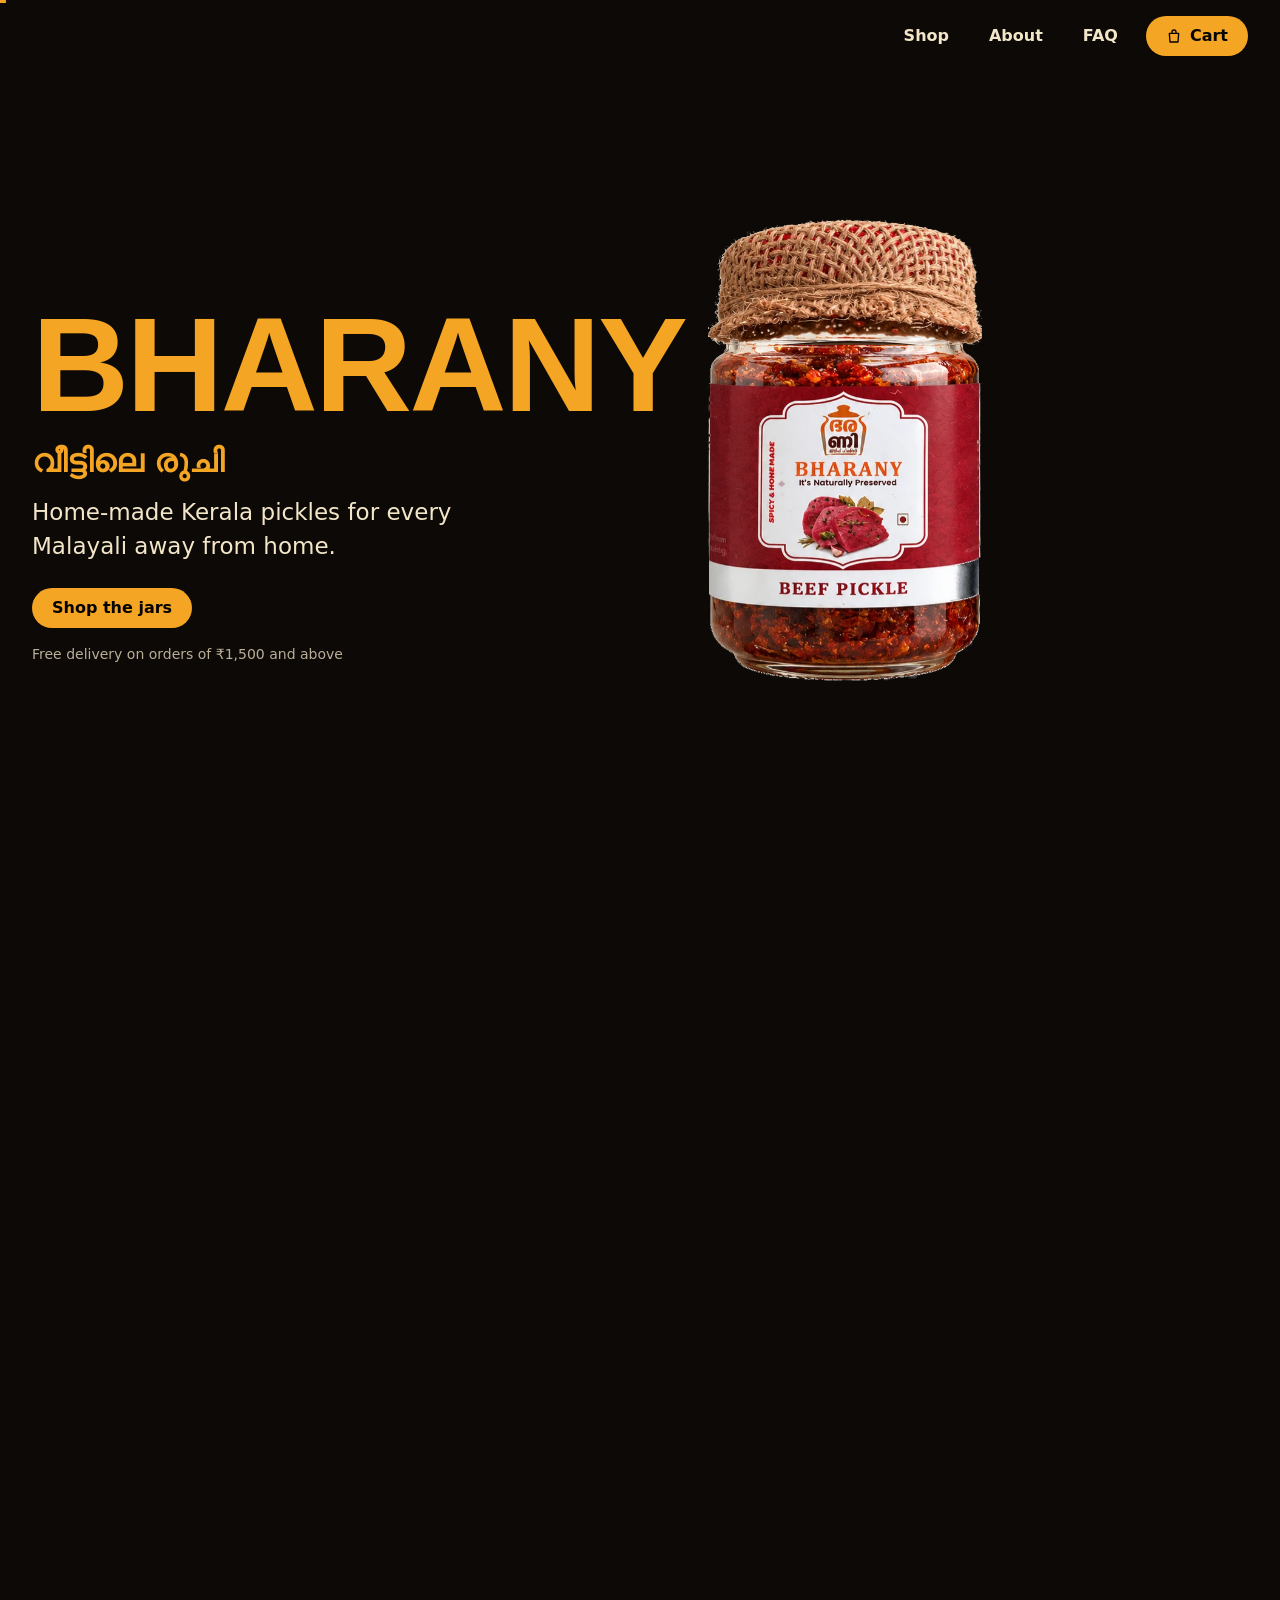
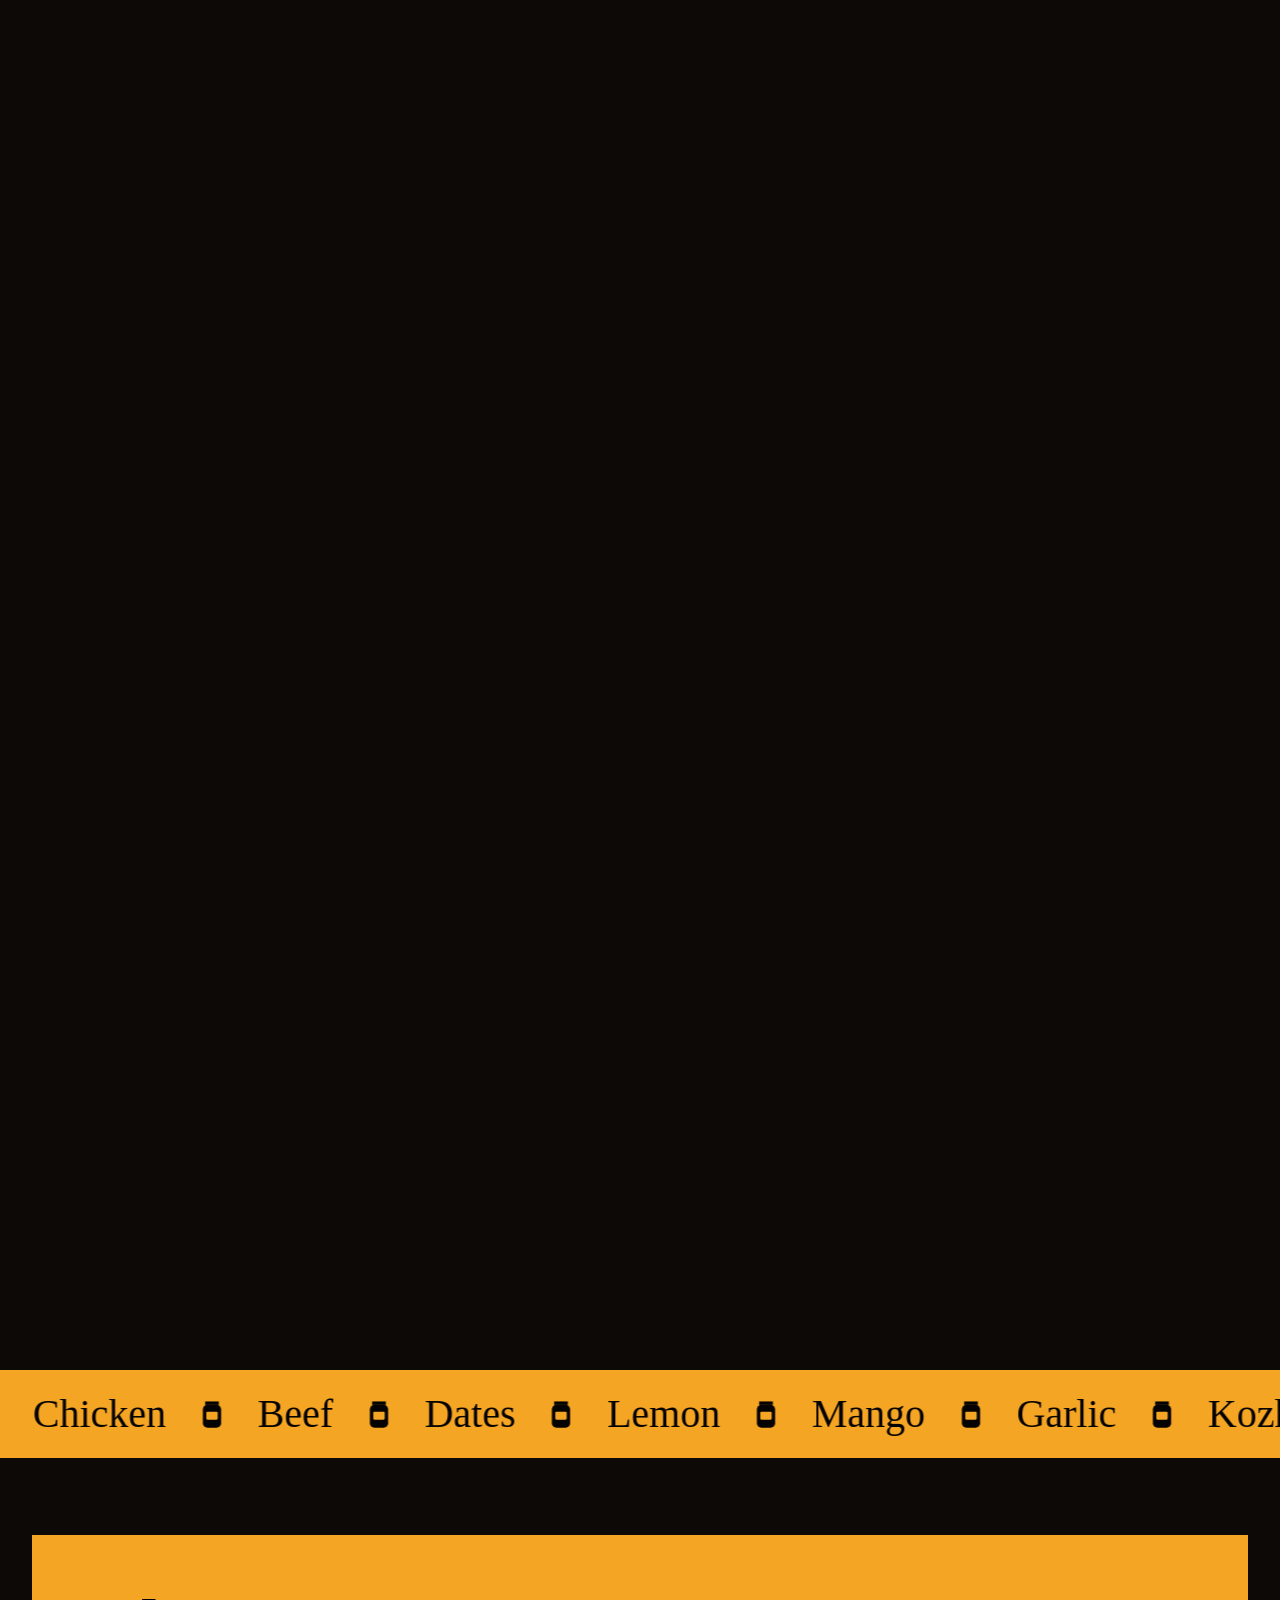
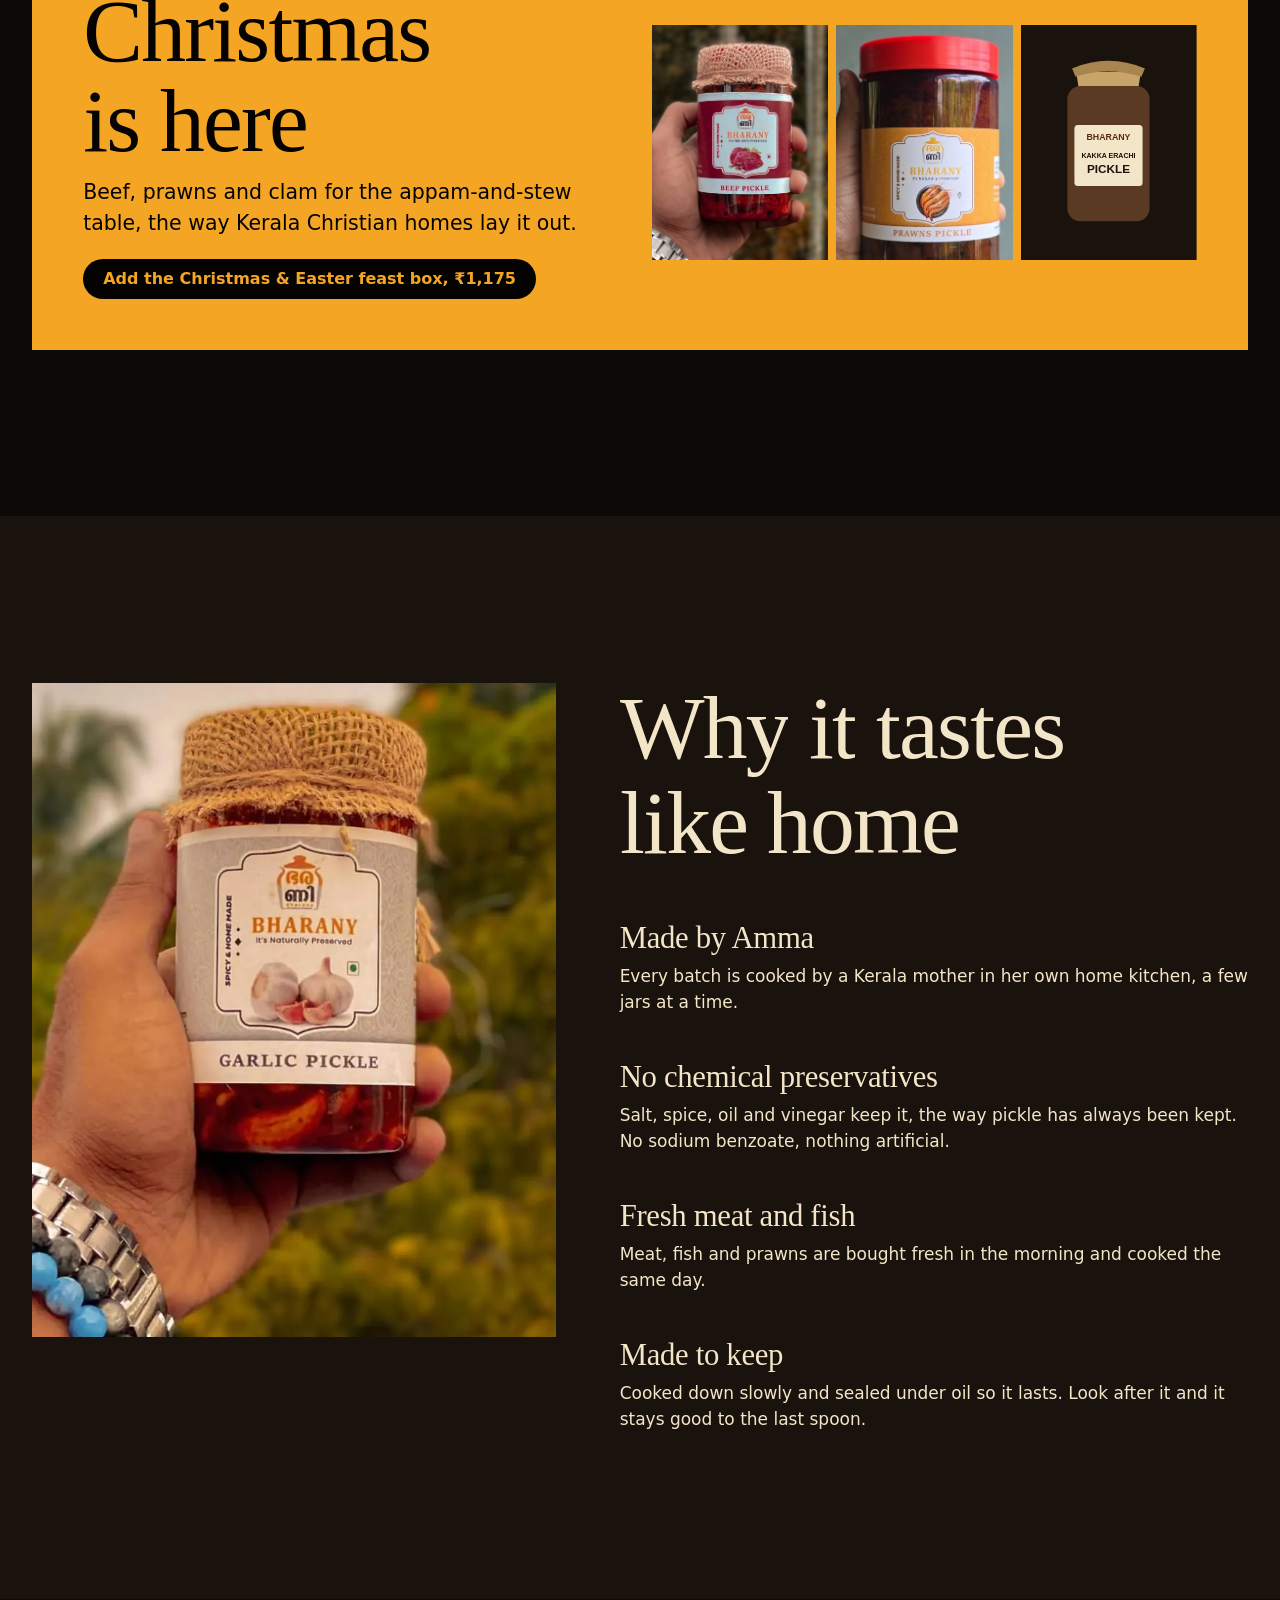
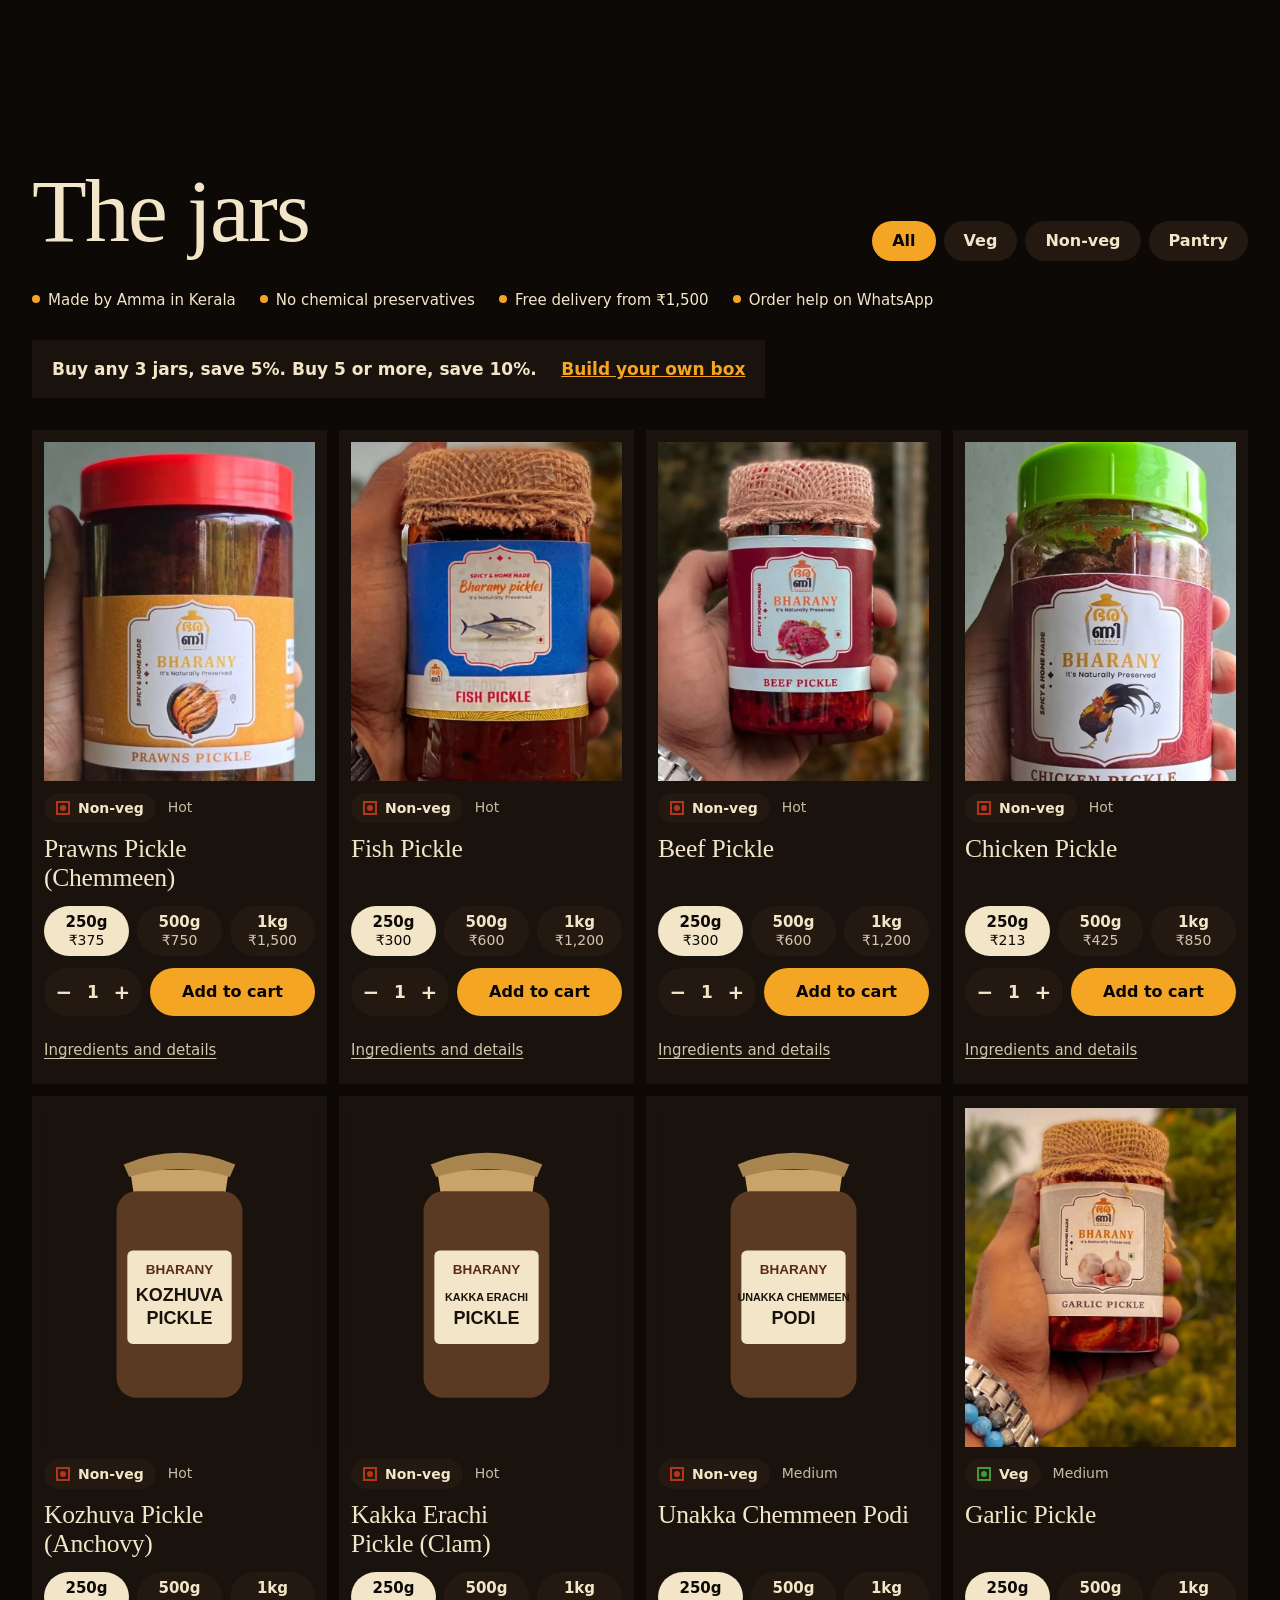
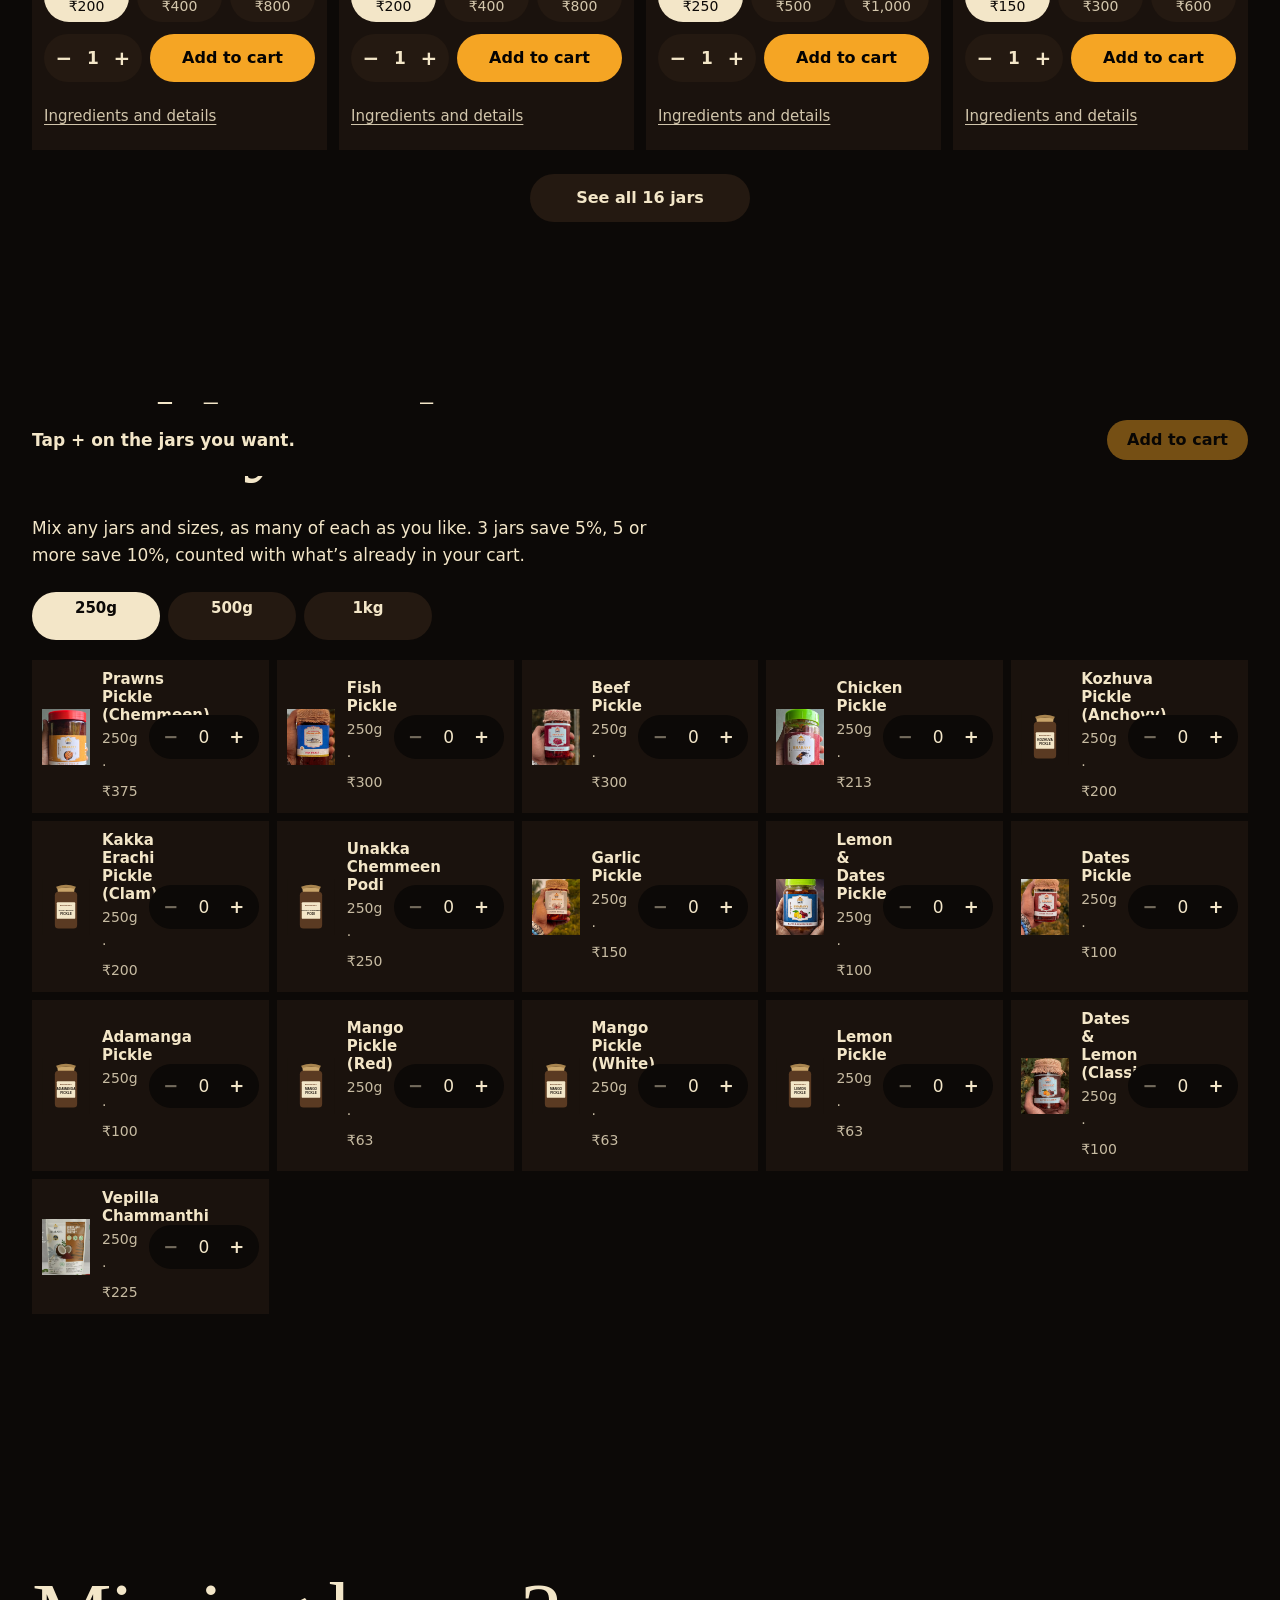
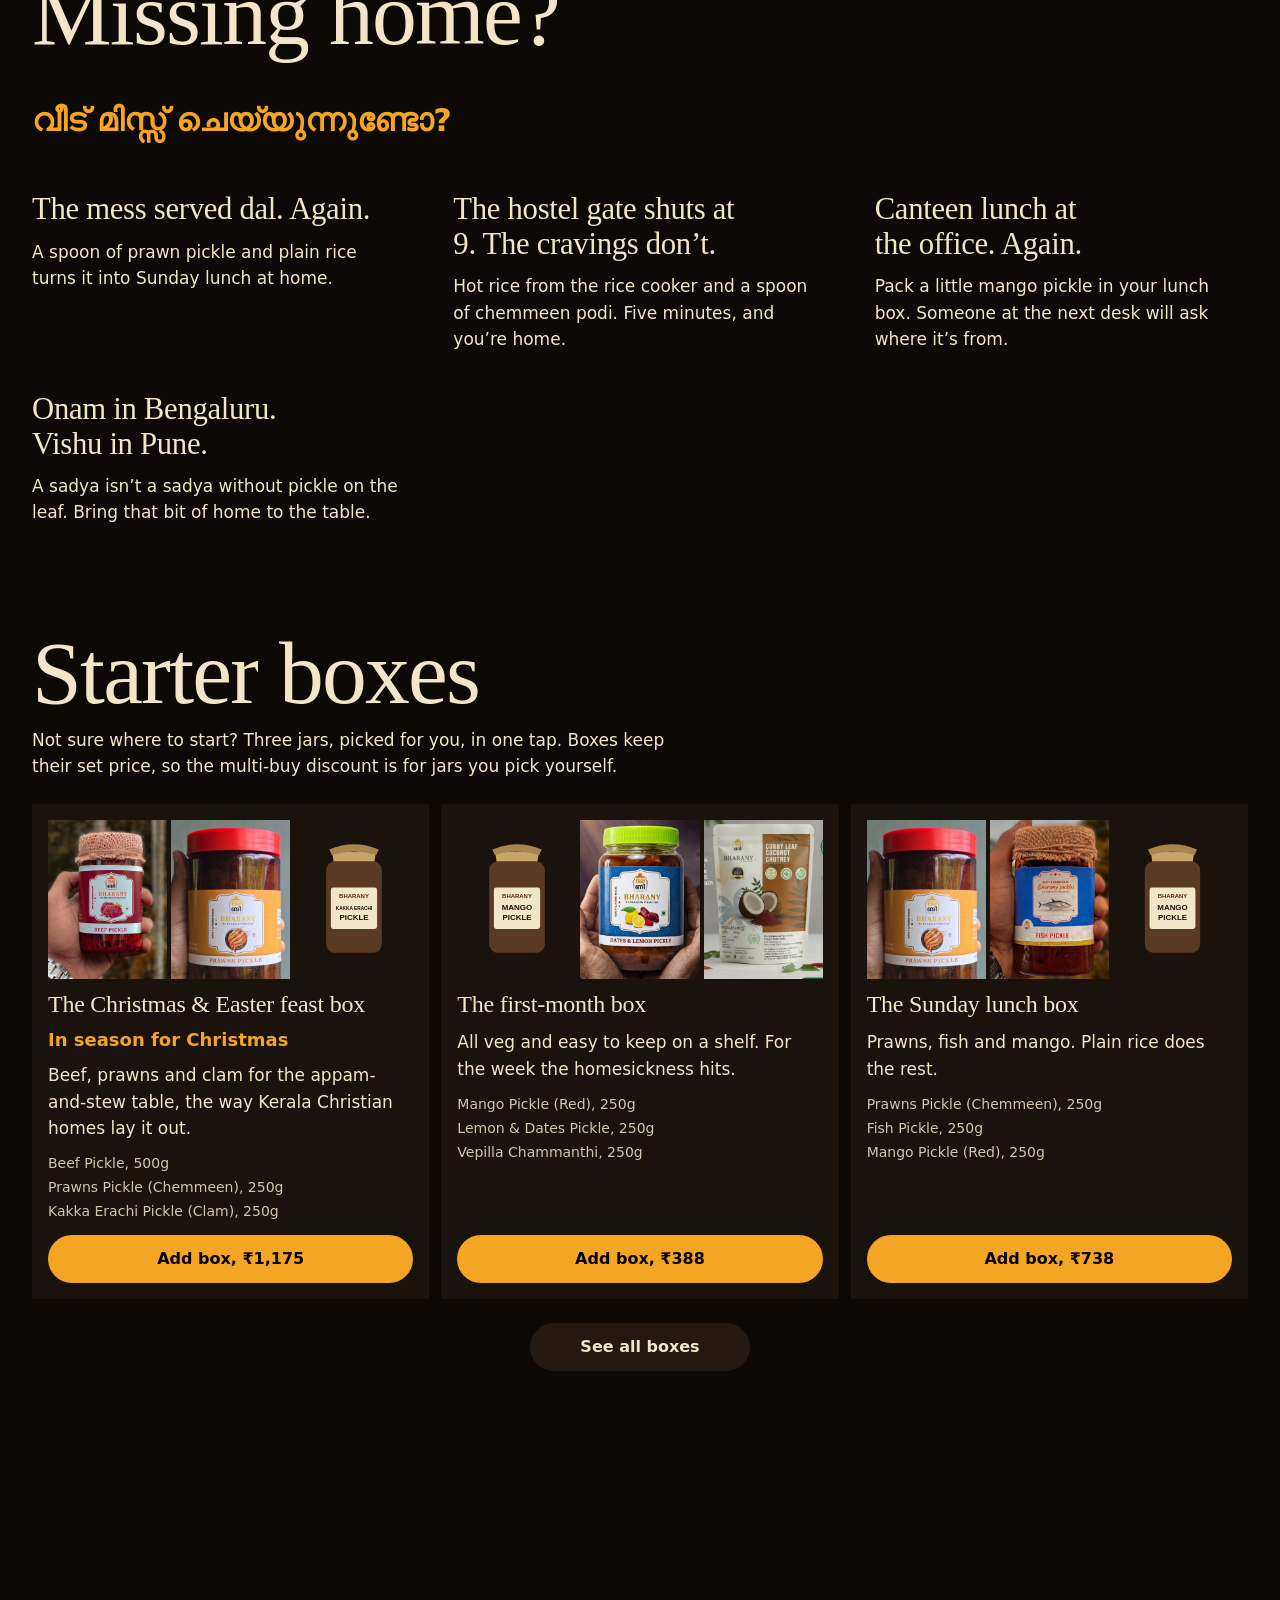
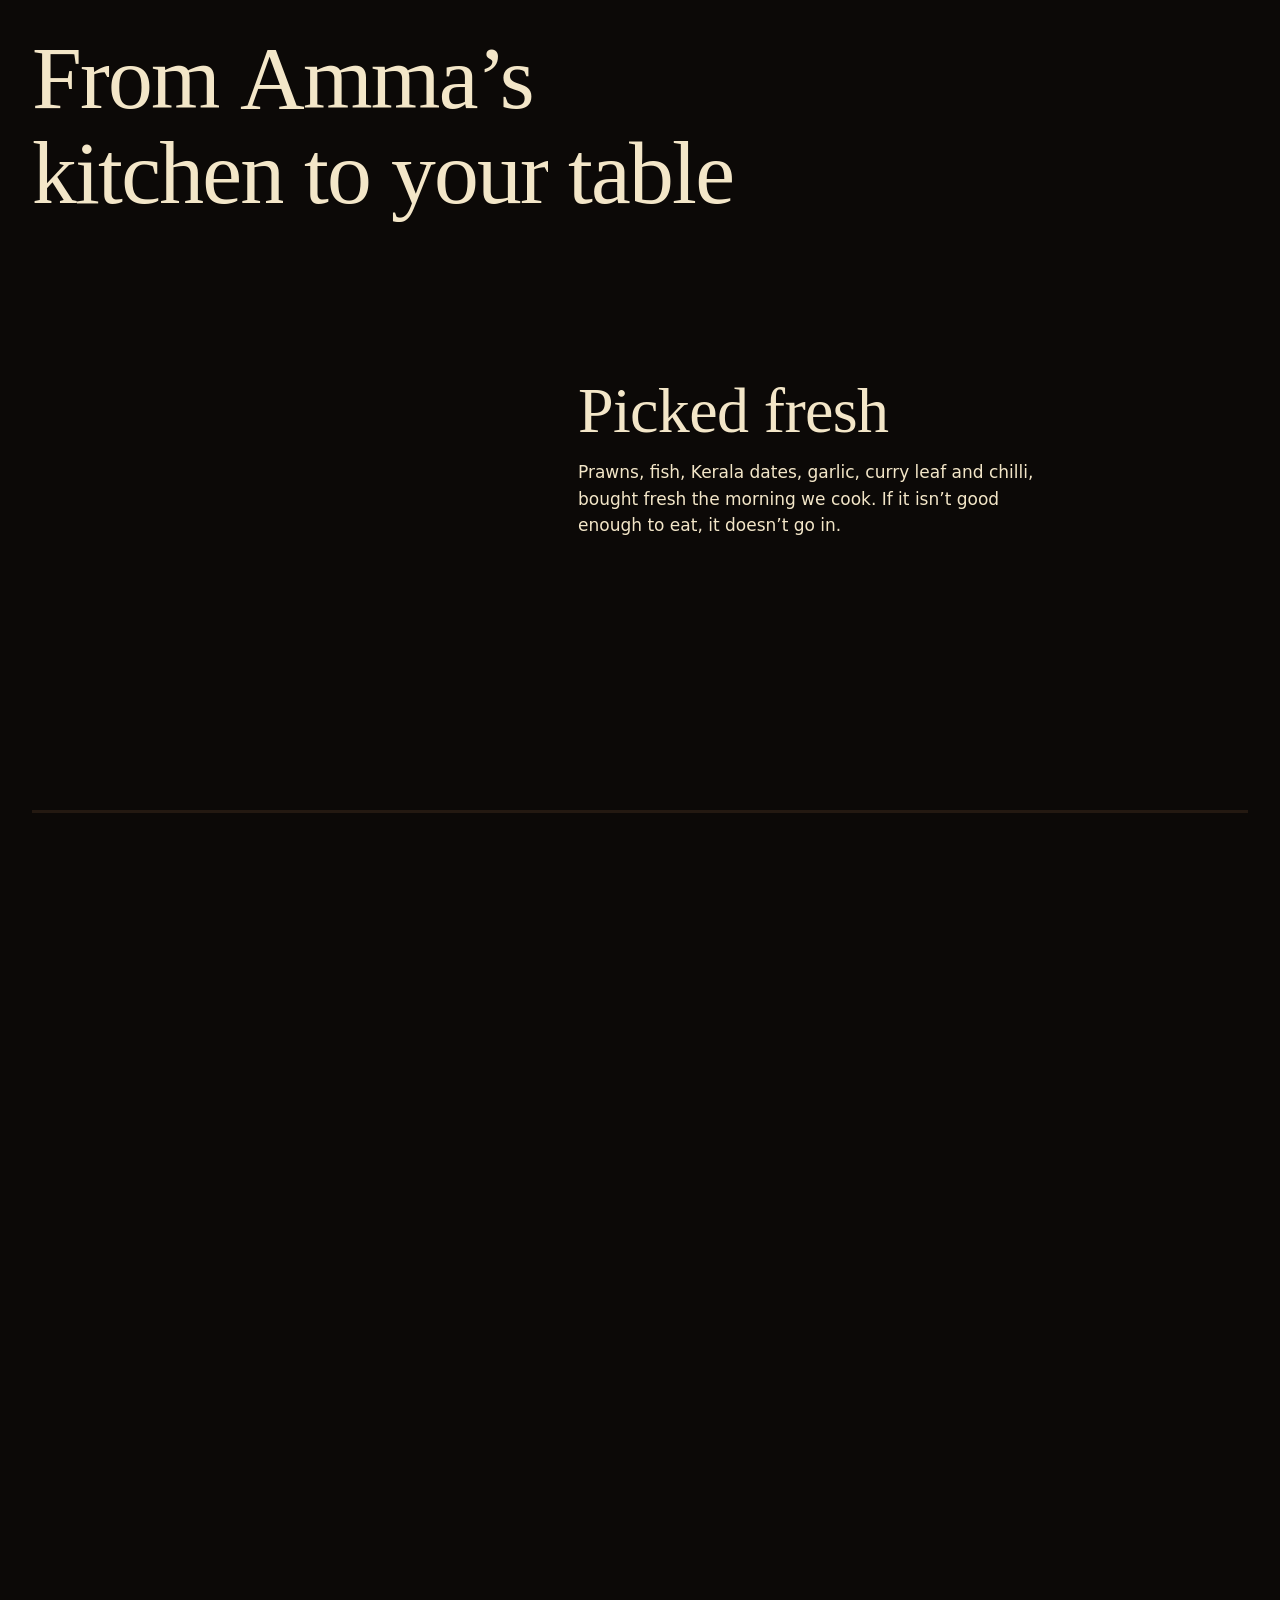
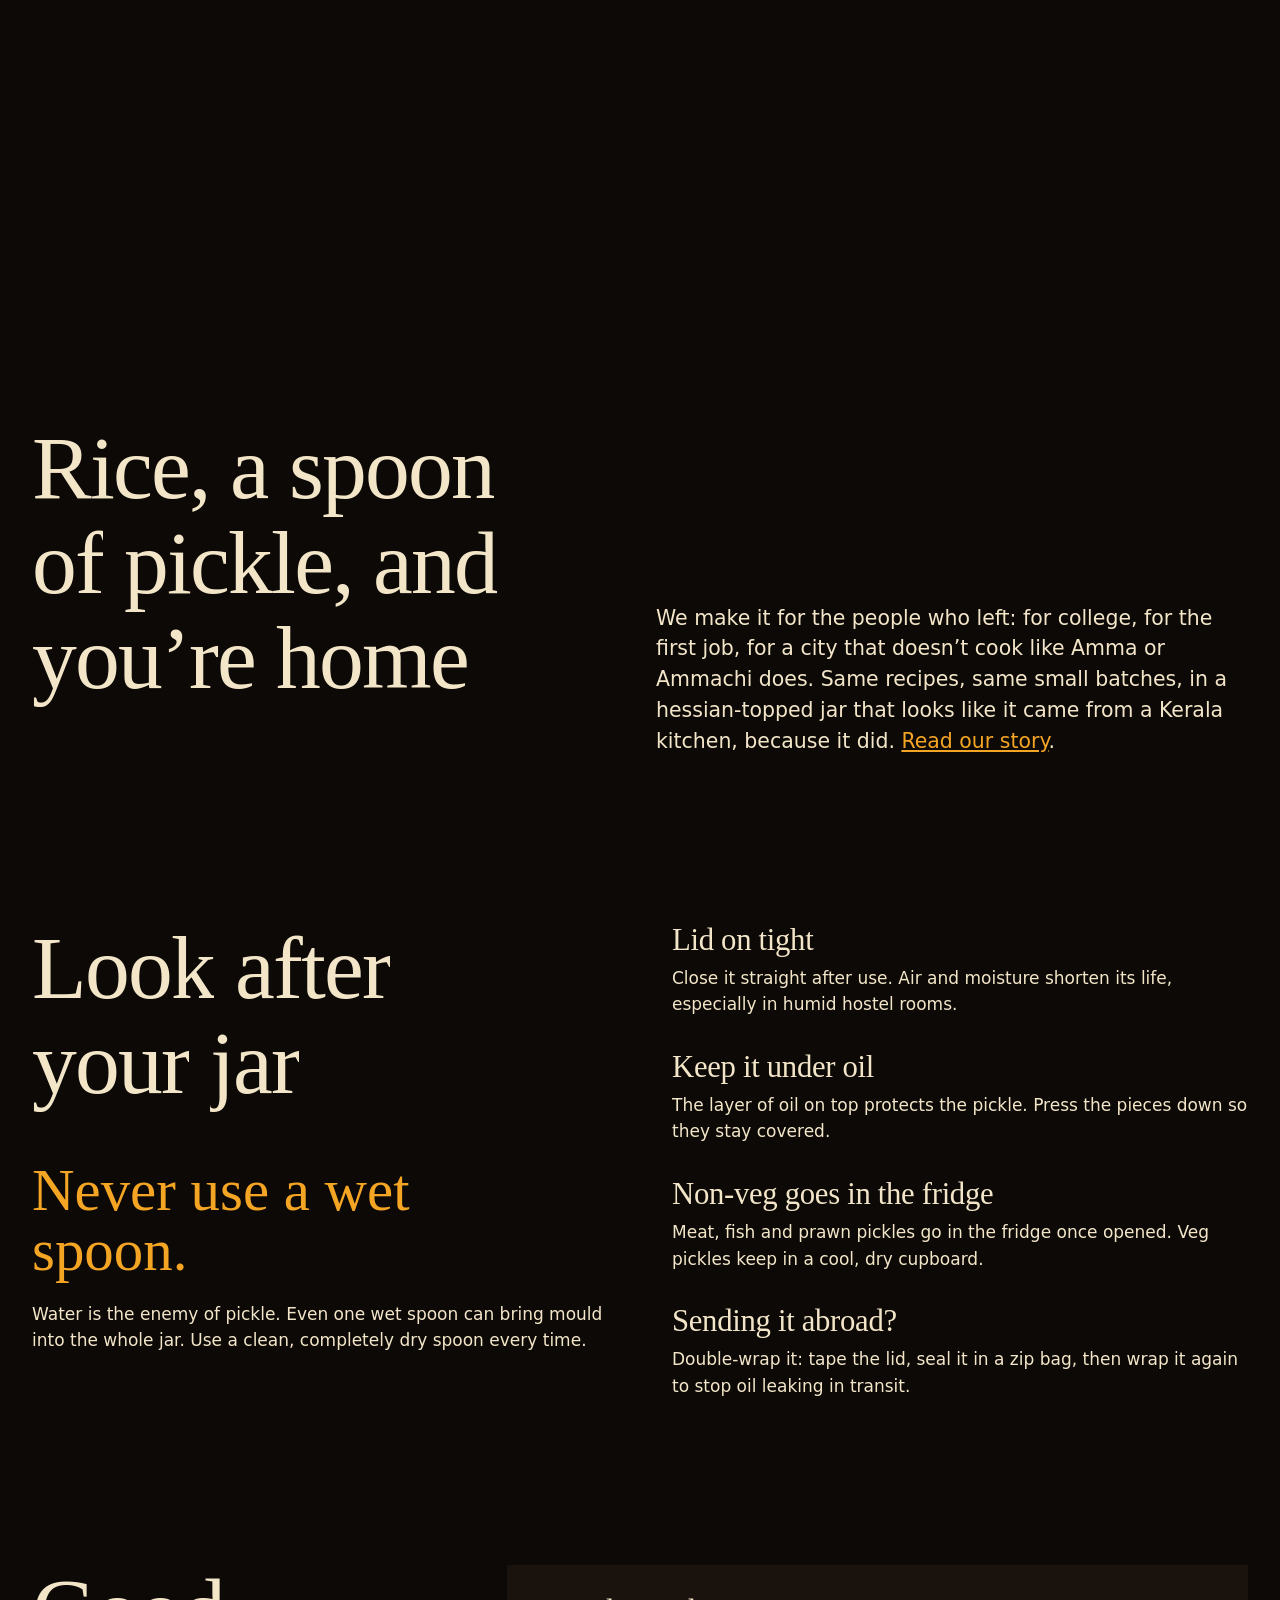
==== index.html @ c963bd4b "Fix exploded-view hero and rebuild Build your box The Build your box script declared a function name" ====
<!doctype html>
<html lang="en">
<head>
<meta charset="utf-8">
<meta name="viewport" content="width=device-width,initial-scale=1">
<meta http-equiv="Content-Security-Policy" content="default-src 'self'; script-src 'self' 'unsafe-inline'; style-src 'self' 'unsafe-inline' https://fonts.googleapis.com; font-src https://fonts.gstatic.com; img-src 'self' data: https://lh3.googleusercontent.com; connect-src 'self' https://script.google.com https://script.googleusercontent.com; object-src 'none'; base-uri 'self'; form-action 'none'">
<meta name="referrer" content="strict-origin-when-cross-origin">
<title>Bharany Kerala Pickles</title>
<meta name="description" content="Home-made Kerala pickles for everyone living away from home: hostels, PGs and first flats. Small batches, nothing artificial.">
<link rel="canonical" href="https://jesvin97.github.io/-Bharany-/">
<meta property="og:type" content="website">
<meta property="og:site_name" content="Bharany">
<meta property="og:title" content="Bharany: tastes like Amma packed it">
<meta property="og:description" content="Home-made Kerala pickles for everyone living away from home: hostels, PGs and first flats. Small batches, nothing artificial.">
<meta property="og:url" content="https://jesvin97.github.io/-Bharany-/">
<meta property="og:image" content="https://jesvin97.github.io/-Bharany-/img/og.jpg">
<meta property="og:image:width" content="1200">
<meta property="og:image:height" content="630">
<meta property="og:locale" content="en_IN">
<meta name="twitter:card" content="summary_large_image">
<meta name="theme-color" content="#0c0907">
<link rel="preconnect" href="https://fonts.googleapis.com">
<link href="https://fonts.googleapis.com/css2?family=Antonio:wght@700&family=Fraunces:opsz,wght@9..144,500;9..144,600&family=Anek+Malayalam:wght@400;500;600&display=swap" rel="stylesheet">
<script>document.documentElement.classList.add("js")</script>
<link rel="stylesheet" href="css/site.css">
<style>
/* hero: an exploded view of the jar. Scrolling lifts the jute cover, the seal and the pickle out of the jar */
.stage{height:330svh;position:relative}
.sticky{position:sticky;top:0;height:100svh;overflow:hidden;display:grid;grid-template-columns:minmax(0,1fr);align-items:center}
.hero-copy{position:relative;z-index:3;padding:96px var(--margin) 0;align-self:start}
.hero-copy h1{font:700 var(--t-display)/.85 var(--brand);text-transform:uppercase;color:var(--accent)}
.hero-copy h1 span{display:inline-block}
.hero-copy .ml{margin-top:20px}
.hero-copy .lede{margin:16px 0 24px;max-width:30ch;font-size:clamp(19px,1.8vw,24px)}
.hero-copy .small{margin-top:16px}
.ml{font:700 clamp(22px,3vw,32px)/1.3 var(--body);color:var(--accent)}
.xv{position:absolute;inset:0;z-index:2;pointer-events:none}
html.js .xv:not(.ready){visibility:hidden}
.xv img{position:absolute;left:0;top:0;will-change:transform;user-select:none}
.xv .note{position:absolute;left:0;top:0;width:min(20vw,280px);opacity:0;will-change:transform,opacity}
.xv .note b{display:block;font:500 var(--t-h3)/1.1 var(--display);color:var(--ink);margin-bottom:4px}
.xv .note span{font-size:var(--t-small);line-height:1.45;display:block}
/* what goes into it: the four ingredients arrive after the jar opens */
.ing{position:absolute;z-index:3;opacity:0;pointer-events:none}
.ing.on{pointer-events:auto}
.ing h2{font-size:clamp(30px,3.2vw,48px);margin-bottom:20px}
.ing ul{list-style:none;padding:0;display:grid;grid-template-columns:repeat(2,minmax(0,1fr));gap:20px 20px}
.ing li{display:grid;grid-template-columns:96px minmax(0,1fr);gap:16px;align-items:center;will-change:transform,opacity}
.ing img{width:96px;height:96px;object-fit:cover;border-radius:50%}
.ing b{display:block;font:500 20px/1.15 var(--display);margin-bottom:2px}
.ing span{font-size:var(--t-small);line-height:1.4;display:block}
@media(min-width:900px){.ing{left:var(--margin);top:50%;transform:translateY(-50%);width:44%}}
@media(max-width:899px){.ing{left:var(--margin);right:var(--margin);top:96px}.ing h2{font-size:clamp(30px,8vw,40px);margin-bottom:20px}.ing ul{grid-template-columns:minmax(0,1fr);gap:16px}
  .ing li{grid-template-columns:72px minmax(0,1fr);gap:16px}.ing img{width:72px;height:72px}.ing b{font-size:20px}}
@media(min-width:900px){
  /* sized by width and height together, so the name stays on one line and the copy clears the nav on short laptop screens */
  .hero-copy{position:absolute;left:0;top:calc(50% + 36px);transform:translateY(-50%);padding:0 var(--margin);width:50%}
  .hero-copy h1{font-size:clamp(84px,min(10.5vw,21svh),200px);white-space:nowrap}
  .hero-copy .lede{margin:12px 0 24px}
}
@media(max-width:899px){
  .hero-copy{text-align:center}
  .hero-copy h1{font-size:clamp(76px,22vw,150px)}
  .hero-copy .lede{margin-inline:auto}
  .xv .note{width:44vw}
  .xv .note b{font-size:20px}
  .xv .note span{display:none}
}
/* products */
.shop-top{display:flex;justify-content:space-between;align-items:end;gap:24px;flex-wrap:wrap;margin-bottom:28px}
.shop-top h2{margin:0}
.filters{display:flex;gap:8px;flex-wrap:wrap}
.grid{display:grid;gap:12px;grid-template-columns:repeat(auto-fill,minmax(250px,1fr))}
.card{background:var(--surface);color:var(--ink);padding:12px;display:flex;flex-direction:column;gap:12px;transition:background .2s}
.card:hover{background:var(--surface-2)}
.card[hidden]{display:none}
.ph{overflow:hidden;cursor:pointer;transition:transform .15s ease-out}
.ph img{width:100%;aspect-ratio:4/5;object-fit:cover;transition:transform .6s var(--ease)}
.meta{display:flex;gap:8px;flex-wrap:wrap;align-items:center}
.card h3{font-size:clamp(22px,2vw,26px);min-height:2.3em}
.price{font:600 18px var(--body);color:var(--accent)}
.price span{font-weight:400;color:var(--ink);opacity:.75;font-size:var(--t-small)}
.buyrow{display:flex;gap:8px;margin-top:auto}
.buyrow .add{flex:1;min-height:48px}
.cqty{display:flex;align-items:center;background:var(--surface-2);border-radius:9999px}
.cqty button{background:none;border:0;color:var(--ink);font:600 20px var(--body);width:40px;height:48px;cursor:pointer}
.cqty span{min-width:18px;text-align:center;font-weight:600}
.heat-t{font-size:14px;opacity:.8;margin-left:4px}
.tag .dot{margin-right:8px}
.see-all{display:flex;justify-content:center;margin-top:24px}
.see-all .btn{min-width:220px;min-height:48px}
.trust{list-style:none;padding:0;display:flex;flex-wrap:wrap;gap:8px 24px;margin:0 0 28px;font-size:15px}
.trust li::before{content:"";display:inline-block;width:8px;height:8px;border-radius:50%;background:var(--accent);margin-right:8px;vertical-align:2px}
/* weights on the card: pick one, Add to cart uses it */
.wts{display:grid;grid-template-columns:repeat(auto-fit,minmax(0,1fr));gap:8px}
.wts button{background:var(--surface-2);color:var(--ink);border:0;border-radius:9999px;padding:8px 4px;min-height:48px;cursor:pointer;font:600 15px/1.15 var(--body);display:grid;gap:1px}
.wts button span{font-weight:400;font-size:14px;opacity:.85}
.wts button[aria-checked=true]{background:var(--ink);color:var(--ground)}
.build-sub{margin:-16px 0 24px;max-width:60ch}
.build-ctl{max-width:400px;margin-bottom:20px}
.build-jars{display:grid;gap:8px;grid-template-columns:repeat(auto-fill,minmax(220px,1fr))}
.bj{display:grid;grid-template-columns:48px minmax(0,1fr) auto;gap:12px;align-items:center;padding:8px;background:var(--surface);color:var(--ink);border:2px solid transparent;min-height:72px}
.bj img{width:48px;height:56px;object-fit:cover}.bj b{display:block;font:600 15px/1.2 var(--body)}.bj small{font-size:var(--t-small);opacity:.8}
.bj.on{border-color:var(--accent);background:var(--surface-2)}
.bj .qty button{width:44px;height:44px}
.build-sum{position:sticky;bottom:0;display:flex;flex-wrap:wrap;gap:12px 20px;align-items:center;justify-content:space-between;padding:16px 0;margin-top:16px;background:var(--ground)}
.build-sum p{font-weight:600}
.wts button[aria-checked=true] span{opacity:1}
@media(max-width:560px){.wts{grid-template-columns:repeat(3,1fr);gap:4px}.wts button{font-size:14px;padding:8px 2px}.wts button span{font-size:13px}}
.more-link{background:none;border:0;color:var(--ink);font:500 15px var(--body);text-decoration:underline;text-underline-offset:3px;cursor:pointer;min-height:44px;padding:0;align-self:flex-start;opacity:.85}
.more-link:hover{opacity:1}
.buy{display:flex;gap:8px;align-items:center}
.buy select{max-width:220px}
.one-size{font-size:var(--t-small)}
.dot{width:14px;height:14px;border:2px solid currentColor;display:inline-grid;place-items:center;margin-right:8px}
.dot::after{content:"";width:6px;height:6px;border-radius:50%;background:currentColor}
.veg{color:var(--veg)}.nonveg{color:var(--nonveg)}
@media(max-width:560px){.grid{grid-template-columns:1fr 1fr;gap:8px}.card{padding:8px;gap:8px}.card h3{font-size:19px}.price{font-size:16px}.card .btn{padding:12px 8px}.tag{padding:4px 8px}
  .buyrow{flex-direction:column}.cqty{justify-content:space-between}.cqty button{width:48px;height:44px}}

/* banner: the owner's poster, or the in-season festival box, in a field of the accent colour */
.promo{padding-top:clamp(56px,6vw,96px)}
.promo a.poster{display:block}
.promo a.poster img{width:100%;max-height:70svh;object-fit:cover}
.promo .cap{margin-top:12px}
.fest{background:var(--accent);color:var(--deep);display:grid;gap:24px;grid-template-columns:1fr;padding:clamp(24px,4vw,56px);align-items:center}
.fest h2{color:var(--deep);margin-bottom:12px}
.fest p{color:var(--deep)}
.fest .thumbs{display:grid;grid-template-columns:repeat(3,1fr);gap:8px}
.fest .thumbs img{width:100%;aspect-ratio:3/4;object-fit:cover}
.fest .btn{background:var(--deep);color:var(--accent);margin-top:20px}
@media(min-width:900px){.fest{grid-template-columns:1fr 1fr}}
.best{background:var(--accent);color:var(--deep)}
/* missing home: four moments in large type, then the boxes in a snap row */
.ml-sub{margin:-12px 0 clamp(32px,4vw,56px)}
.moments{display:grid;gap:40px 48px;grid-template-columns:repeat(auto-fit,minmax(280px,1fr));margin-bottom:clamp(64px,8vw,120px)}
.moments h3{margin-bottom:12px}
.boxes-h{margin-bottom:20px}
.boxes{display:grid;grid-template-columns:repeat(auto-fill,minmax(210px,1fr));gap:12px}
@media(min-width:900px){.boxes{grid-template-columns:repeat(3,1fr)}}
.box{background:var(--surface);padding:16px;display:flex;flex-direction:column;gap:12px;scroll-snap-align:start}
.box .thumbs{display:grid;grid-template-columns:repeat(3,1fr);gap:4px}
.box .thumbs img{width:100%;aspect-ratio:3/4;object-fit:cover}
.box h3{font-size:24px}
.box ul{list-style:none;padding:0;font-size:var(--t-small);opacity:.85;display:grid;gap:2px}
.box .btn{margin-top:auto}

/* why it tastes like home: picture on one side, the four promises in large type on the other */
.why{display:grid;gap:clamp(32px,5vw,80px);grid-template-columns:minmax(0,1fr)}
.why figure img{width:100%;aspect-ratio:4/5;object-fit:cover}
.why ul{list-style:none;padding:0;display:grid;gap:clamp(28px,3.5vw,44px);align-content:center}
.why h3{margin-bottom:8px}
@media(min-width:900px){.why{grid-template-columns:minmax(0,5fr) minmax(0,6fr)}}
@media(max-width:899px){.why figure{order:2}}

/* storyboard: pinned and scrubbed sideways on desktop, stacked on phones */
.story{container-type:inline-size;max-width:none;padding:0;margin-top:var(--gap);overflow:hidden;position:relative}
.story-head{position:absolute;top:96px;left:var(--margin);right:var(--margin);z-index:2}
.story-head h2{margin:0}
.story-track{display:flex;height:100svh;width:max-content;will-change:transform;list-style:none;padding:0}
.panel{width:min(100cqw,1100px);height:100%;flex:none;display:grid;grid-template-columns:minmax(0,1fr);align-content:center;gap:24px;padding:200px var(--margin) 56px;position:relative;overflow:hidden}
.panel h3{font-size:clamp(40px,5vw,68px);line-height:1;margin-bottom:16px}
.panel figure{overflow:hidden;aspect-ratio:4/3;max-height:46vh;background:var(--surface);color:var(--ink)}
.panel figure img,#cook-fig video{width:100%;height:100%;object-fit:cover}
@media(min-width:900px){.panel figure{order:-1;max-height:56vh}.panel{padding-inline:48px;grid-template-columns:repeat(2,minmax(0,1fr));align-items:center;gap:56px}}
.story-bar{position:absolute;left:var(--margin);right:var(--margin);bottom:24px;height:3px;background:var(--surface-2)}
.story-bar i{display:block;height:100%;background:var(--accent);transform-origin:0;transform:scaleX(0)}
@media(max-width:899px){
  .story-head{position:static;padding:0 var(--margin)}
  .story-track{flex-direction:column;width:auto;height:auto}
  .panel{width:auto;height:auto;padding:40px var(--margin) 0;gap:20px}
  .panel figure{max-height:none;aspect-ratio:4/3}
  .panel h3{font-size:clamp(36px,10vw,48px)}
  .story-bar{display:none}
}
@media(prefers-reduced-motion:reduce){.story-track{width:auto;height:auto;overflow-x:auto;scroll-snap-type:x mandatory}.panel{scroll-snap-align:start}}


/* about teaser */
.about{display:grid;gap:32px;grid-template-columns:1fr;align-items:end}
@media(min-width:900px){.about{grid-template-columns:1fr 1fr}}

/* reviews (shown once real ones are added) */
.rev-grid{display:grid;gap:12px;grid-template-columns:repeat(auto-fill,minmax(280px,1fr))}
.rev{background:var(--surface);padding:20px;display:flex;flex-direction:column;gap:12px}
.rev img,.rev video{width:100%;max-height:420px;object-fit:cover;object-position:top}
.rev q{font:500 26px/1.2 var(--display)}
.rev span{font-size:var(--t-small);opacity:.8}

/* faq: heading and contact on the left, questions on the right */
.faq-s{display:grid;gap:clamp(28px,4vw,64px);grid-template-columns:1fr}
@media(min-width:900px){.faq-s{grid-template-columns:4fr 7fr}}
/* jar care: the one rule large, the rest beside it */
.care-s{display:grid;gap:clamp(32px,5vw,80px);grid-template-columns:1fr}
.care-s .big{font:500 clamp(36px,4.6vw,64px)/1.02 var(--display);color:var(--accent);max-width:14ch;margin-bottom:20px}
.care-s ul{list-style:none;padding:0;display:grid;gap:32px;align-content:center}
.care-s h3{margin-bottom:8px}
@media(min-width:900px){.care-s{grid-template-columns:1fr 1fr}}

/* product detail sheet */
dialog{margin:auto;border:0;padding:0;background:none;color:var(--ink);width:min(960px,calc(100% - 32px));max-height:calc(100svh - 32px);overflow:auto}
dialog::backdrop{background:var(--scrim)}
.sheet{display:grid;grid-template-columns:1fr;background:var(--surface);position:relative}
.sheet img{width:100%;height:100%;max-height:48svh;object-fit:cover}
.sheet .body{padding:28px;display:flex;flex-direction:column;gap:16px}
.sheet h3{font-size:clamp(34px,4.4vw,52px);line-height:1}
.sheet h4{font:600 var(--t-body) var(--body);margin-bottom:4px}
.sheet ul{padding-left:20px}
.sheet .x{position:absolute;top:12px;right:12px}
@media(min-width:760px){.sheet{grid-template-columns:5fr 6fr}.sheet img{max-height:none}}
</style>
</head>
<body class="home">
<div class="progress"></div>
<nav class="at-top">
  <a class="brand" href="#top">BHARANY</a>
  <div class="links" id="menu">
    <a class="btn" href="#products">Shop</a>
    <a class="btn m-only" href="#missing-home">Starter boxes</a>
    <a class="btn m-only" href="#care">Jar care</a>
    <a class="btn" href="about.html">About</a>
    <a class="btn" href="#faq">FAQ</a>
    <a class="m-only wa" href="https://wa.me/919846020348" target="_blank" rel="noopener">Questions? WhatsApp +91 98460 20348</a>
  </div>
  <div class="nav-r">
    <button class="btn fill cart-btn" data-open-cart aria-label="Open cart"><svg class="bag" viewBox="0 0 24 24" aria-hidden="true"><path d="M5 8h14l-1 13H6zM9 8V6a3 3 0 0 1 6 0v2" fill="none" stroke="currentColor" stroke-width="2" stroke-linejoin="round"/></svg>Cart<span class="badge" data-cart-count hidden>0</span></button>
    <button class="btn menu-btn" aria-expanded="false" aria-controls="menu">Menu</button>
  </div>
</nav>
<header class="stage" id="top">
  <div class="sticky">
    <div class="hero-copy">
      <h1 id="title">Bharany</h1>
      <p class="ml">വീട്ടിലെ രുചി</p>
      <p class="lede">Home-made Kerala pickles for every Malayali away from home.</p>
      <a class="btn fill" href="#products">Shop the jars</a>
      <p class="small">Free delivery on orders of ₹1,500 and above</p>
    </div>
    <div class="xv" id="xv" aria-label="What's inside a Bharany jar">
      <img data-l="pickle" src="img/xv/pickle.webp" width="417" height="227" alt="Beef pickle">
      <img data-l="jar" src="img/xv/jar.webp" width="450" height="631" alt="Bharany beef pickle in a glass jar">
      <img data-l="seal" src="img/xv/seal.webp" width="381" height="82" alt="Metal inner seal">
      <img data-l="cover" src="img/xv/cover.webp" width="451" height="206" alt="Jute cover">
      <p class="note" data-n="cover"><b>Jute cover</b><span>Tied on by hand, the way Kerala homes have always covered pickle.</span></p>
      <p class="note" data-n="seal"><b>Inner seal</b><span>Keeps every jar clean, fresh and leak-proof on the way to you.</span></p>
      <p class="note" data-n="pickle"><b>The pickle</b><span>Tender beef slow-roasted with red chillies, spices, garlic, shallots and coconut oil.</span></p>
      <p class="note" data-n="jar"><b>Glass jar</b><span>Clean glass that keeps the taste true. No chemical preservatives inside.</span></p>
    </div>
    <div class="ing" id="ing">
      <h2>What goes into it</h2>
      <ul>
        <li><img src="img/xv/chillies.webp" width="320" height="320" alt="A bowl of dried red chillies"><div><b>Red chillies</b><span>Adds the heat and the colour</span></div></li>
        <li><img src="img/xv/spices.webp" width="320" height="320" alt="A bowl of black pepper and fenugreek"><div><b>Spices</b><span>Real flavour and aroma</span></div></li>
        <li><img src="img/xv/garlic.webp" width="320" height="320" alt="Garlic and shallots"><div><b>Garlic and shallots</b><span>Natural taste and richness</span></div></li>
        <li><img src="img/xv/oil.webp" width="320" height="320" alt="A bowl of coconut oil"><div><b>Coconut oil</b><span>Keeps it fresh and rounds out the flavour</span></div></li>
      </ul>
    </div>
  </div>
</header>
<div class="marquee" aria-hidden="true"><div class="track" id="track"></div></div>
<section class="promo" id="promo" hidden aria-label="Offer"></section>
<div class="band why-band"><section>
  <div class="why">
    <figure data-rv><img src="img/5.webp" alt="A jar of Bharany garlic pickle with its hessian cap" loading="lazy" style="object-position:50% 44%"></figure>
    <div>
      <h2 data-split>Why it tastes like home</h2>
      <ul>
        <li data-rv><h3>Made by Amma</h3><p>Every batch is cooked by a Kerala mother in her own home kitchen, a few jars at a time.</p></li>
        <li data-rv><h3>No chemical preservatives</h3><p>Salt, spice, oil and vinegar keep it, the way pickle has always been kept. No sodium benzoate, nothing artificial.</p></li>
        <li data-rv><h3>Fresh meat and fish</h3><p>Meat, fish and prawns are bought fresh in the morning and cooked the same day.</p></li>
        <li data-rv><h3>Made to keep</h3><p>Cooked down slowly and sealed under oil so it lasts. Look after it and it stays good to the last spoon.</p></li>
      </ul>
    </div>
  </div>
</section></div>

<section id="products">
  <div class="shop-top">
    <h2 data-split>The jars</h2>
    <div class="filters" role="group" aria-label="Filter jars">
      <button class="btn" aria-pressed="false" data-f="best" hidden>Best sellers</button>
      <button class="btn" aria-pressed="true" data-f="all">All</button>
      <button class="btn" aria-pressed="false" data-f="Veg">Veg</button>
      <button class="btn" aria-pressed="false" data-f="Non-veg">Non-veg</button>
      <button class="btn" aria-pressed="false" data-f="Pantry">Pantry</button>
    </div>
  </div>
  <ul class="trust"><li>Made by Amma in Kerala</li><li>No chemical preservatives</li><li>Free delivery from ₹1,500</li><li>Order help on WhatsApp</li></ul>
  <p class="offer" data-rv><span>Buy any 3 jars, save 5%. Buy 5 or more, save 10%.</span><a href="#build">Build your own box</a></p>
  <div class="grid" id="grid"></div>
  <div class="see-all"><button class="btn" id="see-all" type="button">See all jars</button></div>
</section>
<section id="build" class="build">
  <h2 data-split>Build your box</h2>
  <p data-rv class="build-sub">Mix any jars and sizes, as many of each as you like. 3 jars save 5%, 5 or more save 10%, counted with what’s already in your cart.</p>
  <div class="build-ctl" data-rv>
    <div class="wts" role="radiogroup" aria-label="Jar size" id="build-w"><button type="button" role="radio" aria-checked="true">250g</button><button type="button" role="radio" aria-checked="false">500g</button><button type="button" role="radio" aria-checked="false">1kg</button></div>
  </div>
  <div class="build-jars" id="build-jars" role="group" aria-label="Choose jars"></div>
  <div class="build-sum"><div><p class="note" id="build-items" hidden></p><p id="build-status" aria-live="polite"></p></div><button class="btn fill" id="build-add" type="button" disabled>Add to cart</button></div>
</section>
<dialog id="sheet" aria-labelledby="sheet-title"></dialog>

<section class="miss" id="missing-home">
  <h2 data-split>Missing home?</h2>
  <p class="ml ml-sub" data-rv>വീട് മിസ്സ് ചെയ്യുന്നുണ്ടോ?</p>
  <div class="moments">
    <div data-rv><h3>The mess served dal. Again.</h3><p>A spoon of prawn pickle and plain rice turns it into Sunday lunch at home.</p></div>
    <div data-rv><h3>The hostel gate shuts at 9. The cravings don’t.</h3><p>Hot rice from the rice cooker and a spoon of chemmeen podi. Five minutes, and you’re home.</p></div>
    <div data-rv><h3>Canteen lunch at the office. Again.</h3><p>Pack a little mango pickle in your lunch box. Someone at the next desk will ask where it’s from.</p></div>
    <div data-rv><h3>Onam in Bengaluru. Vishu in Pune.</h3><p>A sadya isn’t a sadya without pickle on the leaf. Bring that bit of home to the table.</p></div>
  </div>
  <h2 class="boxes-h" data-split>Starter boxes</h2>
  <p data-rv style="margin:-16px 0 24px">Not sure where to start? Three jars, picked for you, in one tap. Boxes keep their set price, so the multi-buy discount is for jars you pick yourself.</p>
  <div class="boxes" id="boxes"></div>
  <div class="see-all"><button class="btn" id="more-boxes" type="button">See all boxes</button></div>
</section>




<section class="story" id="story" aria-labelledby="story-h">
  <div class="story-head"><h2 id="story-h" data-split>From Amma’s kitchen to your table</h2></div>
  <ol class="story-track">
    <li class="panel">
      <div><h3>Picked fresh</h3><p>Prawns, fish, Kerala dates, garlic, curry leaf and chilli, bought fresh the morning we cook. If it isn’t good enough to eat, it doesn’t go in.</p></div>
      <figure><img src="img/xv/chillies.webp" alt="Dried red chillies, bought fresh for the masala" loading="lazy"></figure>
    </li>
    <li class="panel">
      <div><h3>Cleaned and cut by hand</h3><p>Every piece is washed, cleaned and cut by hand, the way it’s always been done at home.</p></div>
      <figure><img src="img/6.webp" alt="Bharany prawns pickle, every piece cut by hand" loading="lazy" style="object-position:50% 30%"></figure>
    </li>
    <li class="panel">
      <div><h3>Slow-roasted in spice</h3><p>Chilli, pepper, mustard and curry leaf roasted in oil, then cooked low and slow in small batches until the masala clings.</p></div>
      <figure id="cook-fig"><img src="img/14.webp" alt="Masala-coated pickle in an open jar" loading="lazy" style="object-position:50% 45%"></figure>
    </li>
    <li class="panel">
      <div><h3>Sealed under hessian</h3><p>Packed warm into clean glass jars, sealed, and finished with the hessian cap you’ll recognise on your shelf.</p></div>
      <figure><img src="img/12.webp" alt="Bharany jar finished with a hessian cap" loading="lazy" style="object-position:50% 24%"></figure>
    </li>
    <li class="panel">
      <div><h3>Wherever you’ve landed</h3><p>Add your jars to the cart and pay by UPI at checkout; we pack your jars to travel safely to you.</p>
</div>
      <figure><img src="img/7.webp" alt="Two Bharany jars ready to send" loading="lazy" style="object-position:50% 52%"></figure>
    </li>
  </ol>
  <div class="story-bar"><i></i></div>
</section>



<section class="about">
  <h2 data-split>Rice, a spoon of pickle, and you’re home</h2>
  <div>
    <p class="lede" data-rv>We make it for the people who left: for college, for the first job, for a city that doesn’t cook like Amma or Ammachi does. Same recipes, same small batches, in a hessian-topped jar that looks like it came from a Kerala kitchen, because it did. <a href="about.html" style="color:var(--accent);text-decoration:underline">Read our story</a>.</p>
  </div>
</section>

<section class="reviews" id="reviews" hidden>
  <h2 data-split>What people who miss home say</h2>
  <div class="rev-grid" id="rev-grid"></div>
</section>

<section class="care" id="care">
  <div class="care-s">
    <div>
      <h2 data-split>Look after your jar</h2>
      <p class="big" data-rv>Never use a wet spoon.</p>
      <p data-rv>Water is the enemy of pickle. Even one wet spoon can bring mould into the whole jar. Use a clean, completely dry spoon every time.</p>
    </div>
    <ul>
      <li data-rv><h3>Lid on tight</h3><p>Close it straight after use. Air and moisture shorten its life, especially in humid hostel rooms.</p></li>
      <li data-rv><h3>Keep it under oil</h3><p>The layer of oil on top protects the pickle. Press the pieces down so they stay covered.</p></li>
      <li data-rv><h3>Non-veg goes in the fridge</h3><p>Meat, fish and prawn pickles go in the fridge once opened. Veg pickles keep in a cool, dry cupboard.</p></li>
      <li data-rv><h3>Sending it abroad?</h3><p>Double-wrap it: tape the lid, seal it in a zip bag, then wrap it again to stop oil leaking in transit.</p></li>
    </ul>
  </div>
</section>

<section class="faq" id="faq">
  <div class="faq-s">
  <div><h2 data-split>Good questions</h2><p data-rv>Anything else? Message us on <a href="https://wa.me/919846020348" target="_blank" rel="noopener" style="color:var(--accent);text-decoration:underline">WhatsApp, +91 98460 20348</a>. A real person answers.</p></div>
  <div class="faq-list">
  <details><summary>How do I order?</summary><div class="a"><p>Tap “Add to cart” on the jars you want, open your cart and check out. Delivery (₹80 in Kerala, ₹120 rest of India, free from ₹1,500) is added at checkout, you pay by UPI, and we send your tracking ID on WhatsApp once it ships. Prefer to just chat? Message +91 98460 20348.</p></div></details>
  <details><summary>How long does a jar keep?</summary><div class="a"><p>Our pickles are naturally preserved. The best-before date is printed on every jar. Once open, never use a wet spoon, keep the lid tight and refrigerate non-veg pickles. See <a href="#care" style="text-decoration:underline">jar care</a>.</p></div></details>
  <details><summary>Can I keep it in a hostel room without a fridge?</summary><div class="a"><p>Sealed jars are fine on a shelf. Once opened, veg pickles keep well in a cool, dry cupboard if you use a clean, dry spoon. Non-veg pickles need a fridge after opening, so if you don’t have one, start with veg jars or a 250g size you’ll finish quickly.</p></div></details>
  <details><summary>Can my parents order and send it to my hostel?</summary><div class="a"><p>Yes. They can check out with your hostel or PG address and your phone number, and add a note for you in “Order notes”.</p></div></details>
  <details><summary>How much is delivery?</summary><div class="a"><p>₹80 per order anywhere in Kerala, and ₹120 per order to the rest of India. Orders of ₹1,500 or more ship free. Checkout works it out from your PIN code and shows it before you pay.</p></div></details>
  <details><summary>Is there a discount for buying more?</summary><div class="a"><p>Yes. Any 3 jars in one order save 5%, and 5 or more save 10%, whatever the size. It comes off at checkout automatically. Starter boxes keep their set price and don’t count towards it.</p></div></details>
  <details><summary>I live abroad. Can I still get it?</summary><div class="a"><p>We deliver within India, so the usual way is to order to your family’s address here and tick “Packing it for someone abroad?” at checkout. We pack it leak-proof; before couriering it on, they should double-wrap each jar (taped lid, zip bag, then another wrap) so oil can’t leak. Customs rules vary: meat pickles are usually refused by the UK, US and Canada, so stick to veg pickles and chammanthi, and check your country’s rules before sending.</p></div></details>
  <details><summary>What’s in each pickle?</summary><div class="a"><p>Tap “Ingredients and details” on any jar to see its key ingredients. The full ingredient list, including allergens like mustard, is printed on the label. Ask us if you have an allergy and we’ll help.</p></div></details>
  <details><summary>My jar arrived damaged. What now?</summary><div class="a"><p>Send us a photo on WhatsApp within 48 hours of delivery and we’ll make it right. Our returns terms have the details.</p></div></details>
  </div>
  </div>
</section>

<footer>
  <div class="foot">
    <div><p>Home-made Kerala pickles, made by Amma, for every Malayali away from home.</p></div>
    <div><h3>Shop</h3><ul><li><a href="#products">All jars</a></li><li><a href="#missing-home">Starter boxes</a></li><li><a href="#story">How it’s made</a></li><li><a href="#faq">FAQ</a></li></ul></div>
    <div><h3>Company</h3><ul><li><a href="about.html">About us</a></li><li><a href="terms.html">Terms and conditions</a></li><li><a href="privacy.html">Privacy</a></li></ul></div>
    <div><h3>Say hello</h3><ul><li><a href="https://wa.me/919846020348" target="_blank" rel="noopener">WhatsApp +91 98460 20348</a></li><li><a href="https://www.instagram.com/bharany_kerala">@bharany_kerala</a></li></ul></div>
  </div>
  <p class="foot-name wordmark" aria-hidden="true">BHARANY</p>
  <div class="legal"><span>© <span data-year></span> Bharany</span><span>Made in Kerala</span></div>
</footer>
<div class="curtain" aria-hidden="true">BHARANY</div>

<script src="vendor/gsap.min.js"></script>
<script src="vendor/ScrollTrigger.min.js"></script>
<script src="vendor/lenis.min.js"></script>
<script src="js/shop.js"></script>
<script>
// cards render before motion.js so its scroll reveals pick them up
// CATALOG, Cart and money are globals from shop.js
const heat=h=>h?`<span class="heat-t">${['','Mild','Medium','Hot'][h]}</span>`:'';
const dot=c=>c==="Pantry"?"":`<span class="dot ${c=="Veg"?"veg":"nonveg"}" aria-hidden="true"></span>`;
const cardHTML=(p,k,best)=>`
<article class="card" data-rv data-cat="${p.cat}" data-id="${p.id}"${best?' data-best':''}>
  <div class="ph" data-k="${k}" role="button" tabindex="0" aria-label="Details for ${p.name}"><img src="${p.src}" alt="${p.name}" loading="lazy" style="object-position:50% ${p.y}%"></div>
  <div class="meta">${best?'<span class="tag best">Best seller</span>':''}<span class="tag">${dot(p.cat)}${p.cat}</span>${heat(p.heat)}</div>
  <h3>${p.name}</h3>
  <div class="wts" role="radiogroup" aria-label="Weight">${p.sizes.map(([s,pr],i)=>`<button type="button" role="radio" aria-checked="${!i}" data-w="${s}"><b>${s}</b><span>${pr==null?'Ask':money(pr)}</span></button>`).join('')}</div>
  <div class="buyrow"><div class="cqty" aria-label="Quantity"><button type="button" data-q="-1" aria-label="One fewer">−</button><span>1</span><button type="button" data-q="1" aria-label="One more">+</button></div><button class="btn fill add" data-add>Add to cart</button></div>
  <button class="more-link" data-k="${k}">Ingredients and details</button>
</article>`;
document.getElementById("grid").innerHTML=CATALOG.map((p,k)=>cardHTML(p,k,false)).join("");
// boxes in their festival season move to the front and get a badge
document.getElementById("boxes").innerHTML=[...Shop.BOXES].sort((a,b)=>!!Shop.season(b)-!!Shop.season(a)).map(b=>{
  const its=b.items.map(([id,size])=>({p:Cart.product(id),size})), sum=its.reduce((a,{p,size})=>{const pr=p.sizes.find(s=>s[0]===size)[1]; return a==null||pr==null?null:a+pr},0);
  return `<article class="box" data-rv><div class="thumbs">${its.map(({p})=>`<img src="${p.src}" alt="" loading="lazy" style="object-position:50% ${p.y}%">`).join('')}</div>
    <h3>${b.name}</h3>${Shop.season(b)?`<p class="price">In season for ${Shop.season(b)}</p>`:""}<p>${b.line}</p><ul>${its.map(({p,size})=>`<li>${p.name}, ${size}</li>`).join('')}</ul>
    <button class="btn fill block" data-box="${b.id}">Add box${sum==null?'':', '+money(sum)}</button></article>`}).join('');
{const bx=[...document.querySelectorAll('#boxes .box')], mb=document.getElementById('more-boxes'); bx.forEach((b,i)=>b.hidden=i>=3); mb.parentElement.hidden=bx.length<=3;
 mb.addEventListener('click',()=>{bx.forEach(b=>b.hidden=false); mb.parentElement.hidden=true; if(window.ScrollTrigger) ScrollTrigger.refresh();});}
document.getElementById("boxes").addEventListener('click',e=>{const b=e.target.closest('[data-box]'); if(!b)return; Shop.addBox(b.dataset.box);
  const was=b.dataset.label||(b.dataset.label=b.textContent); b.textContent='Added'; setTimeout(()=>b.textContent=was,1400);});
// settings from the sheet (or defaults): best sellers and the banner
Shop.settingsReady.then(st=>{
  const best=st.bestsellers, grid=document.getElementById('grid');
  if(best.length){
    best.slice().reverse().forEach(id=>{const c=grid.querySelector(`.card[data-id="${id}"]`); if(!c)return; grid.prepend(c); c.setAttribute('data-best','');
      c.querySelector('.meta').insertAdjacentHTML('afterbegin','<span class="tag best">Best seller</span>');});
    document.querySelector('[data-f="best"]').hidden=false;
  }
  const b=st.banner, el=document.getElementById('promo'), poster=Shop.posterSrc(b.image);
  const fest=Shop.BOXES.find(x=>x.id===b.box)||Shop.BOXES.find(x=>Shop.season(x));
  if(b.mode==='off'||(b.mode==='auto'&&!poster&&!(fest&&Shop.season(fest)))) return;
  const link=/^(#|index\.html#|checkout\.html)/.test(b.link)?b.link:'#missing-home', E=Shop.esc;
  if(poster){
    el.innerHTML=`<a class="poster" href="${E(link)}"><img src="${E(poster)}" alt="${E(b.title||'Bharany offer')}"></a>${b.title||b.text?`<p class="cap"><b>${E(b.title)}</b> ${E(b.text)}</p>`:''}`;
  } else if(fest){
    const its=fest.items.map(([id,size])=>({p:Cart.product(id),size})), sum=its.reduce((a,{p,size})=>{const pr=p.sizes.find(s=>s[0]===size)[1]; return a==null||pr==null?null:a+pr},0);
    el.innerHTML=`<div class="fest"><div><h2>${E(b.title||(Shop.season(fest)?Shop.season(fest)+' is here':fest.name))}</h2>
      <p class="lede">${E(b.text||fest.line)}</p><button class="btn" data-box="${fest.id}">Add the ${E(fest.name.replace(/^The /,''))}${sum==null?'':', '+money(sum)}</button></div>
      <div class="thumbs">${its.map(({p})=>`<img src="${p.src}" alt="${E(p.name)}" style="object-position:50% ${p.y}%">`).join('')}</div></div>`;
    el.querySelector('[data-box]').addEventListener('click',e=>{Shop.addBox(fest.id); e.target.textContent='Added'; });
  }
  el.hidden=false; if(window.ScrollTrigger) ScrollTrigger.refresh();
});
// structured data so Google can show the shop and its prices
{const priced=CATALOG.filter(p=>p.sizes.some(x=>x[1]!=null)), url='https://jesvin97.github.io/-Bharany-/';
 const ld={"@context":"https://schema.org","@graph":[
  {"@type":"Store","name":"Bharany","url":url,"image":url+"img/og.jpg","telephone":"+91 98460 20348","priceRange":"₹63 to ₹1500",
   "address":{"@type":"PostalAddress","addressRegion":"Kerala","addressCountry":"IN"},"sameAs":["https://www.instagram.com/bharany_kerala"]},
  ...priced.map(p=>{const pr=p.sizes.map(x=>x[1]).filter(v=>v!=null);
   return {"@type":"Product","name":p.name,"description":p.desc,"image":new URL(p.img?p.src:'img/og.jpg',url).href,"brand":{"@type":"Brand","name":"Bharany"},
    "offers":{"@type":"AggregateOffer","priceCurrency":"INR","lowPrice":Math.min(...pr),"highPrice":Math.max(...pr),"offerCount":pr.length,"availability":"https://schema.org/InStock"}};})]};
 const el=document.createElement('script'); el.type='application/ld+json'; el.textContent=JSON.stringify(ld); document.head.append(el);}
// real reviews and the cooking video appear only once Bharany adds them in js/shop.js
if(Shop.REVIEWS.length){
  const esc=v=>String(v).replace(/[&<>"]/g,c=>({'&':'&amp;','<':'&lt;','>':'&gt;','"':'&quot;'}[c]));
  document.getElementById('rev-grid').innerHTML=Shop.REVIEWS.map(r=>`<figure class="rev" data-rv>${r.video?`<video src="${esc(r.video)}" controls playsinline preload="metadata"${r.img?` poster="${esc(r.img)}"`:''}></video>`:r.img?`<img src="${esc(r.img)}" alt="Message from ${esc(r.name)}" loading="lazy">`:''}
    <q>${esc(r.text)}</q><span>${esc(r.name)}${r.place?', '+esc(r.place):''}</span></figure>`).join('');
  document.getElementById('reviews').hidden=false;
}
if(Shop.SHOP.cookingVideo) document.getElementById('cook-fig').innerHTML=`<video src="${Shop.SHOP.cookingVideo}" autoplay muted loop playsinline aria-label="Amma cooking a batch of pickle"></video>`;
</script>
<script src="js/motion.js"></script>
<script>
const {gsap:G,reduced,fine,SVG}=SITE;
// ---------- product filter + detail sheet ----------
const cards=[...document.querySelectorAll('#grid .card')], sheet=document.getElementById('sheet');
// show the first 8 jars; the rest open with "See all", or with any filter
const FIRST=8, seeAll=document.getElementById('see-all');
const collapse=()=>{cards.forEach((c,i)=>c.hidden=i>=FIRST); seeAll.parentElement.hidden=cards.length<=FIRST; seeAll.textContent=`See all ${cards.length} jars`;};
collapse();
seeAll.addEventListener('click',()=>{cards.forEach(c=>c.hidden=false); seeAll.parentElement.hidden=true; if(window.ScrollTrigger) ScrollTrigger.refresh();});
document.querySelectorAll('[data-f]').forEach(b=>b.addEventListener('click',()=>{
  document.querySelectorAll('[data-f]').forEach(x=>x.setAttribute('aria-pressed',x===b));
  const f=b.dataset.f, show=cards.filter(c=>f=="all"||(f=="best"?c.hasAttribute('data-best'):c.dataset.cat==f));
  cards.forEach(c=>c.hidden=!show.includes(c)); seeAll.parentElement.hidden=true;
  if(G&&!reduced) G.fromTo(show,{opacity:0,y:30,scale:.96},{opacity:1,y:0,scale:1,duration:.5,stagger:.05,ease:'power3.out',overwrite:true});
  else show.forEach(c=>c.style.opacity=1);
  if(window.ScrollTrigger) ScrollTrigger.refresh();
}));
function openSheet(k){
  const p=CATALOG[k];
  sheet.innerHTML=`<div class="sheet" data-id="${p.id}"><img src="${p.src}" alt="${p.name}" style="object-position:50% ${p.y}%">
    <div class="body"><button class="btn x">Close</button>
      <div class="meta"><span class="tag">${dot(p.cat)}${p.cat}</span>${heat(p.heat)}</div>
      <h3 id="sheet-title">${p.name}</h3><p>${p.desc}</p>
      <div><h3>Key ingredients</h3><p>${p.ing.join(', ')}</p></div>
      <div><h3>Enjoy it with</h3><p>${p.pair}</p></div>
      <div><h3>Storage</h3><ul><li><b>Never use a wet spoon.</b> Even a drop of water can spoil the whole jar.</li><li>Keep the lid tightly closed${p.cat=="Non-veg"?"; refrigerate after opening":" in a cool, dry place"}.</li><li>Best before: printed on the jar.</li></ul></div>
      <p class="small">Full ingredients and allergen information (for example mustard) are printed on the jar label.</p>
      <div class="wts" role="radiogroup" aria-label="Weight">${p.sizes.map(([s,pr],i)=>`<button type="button" role="radio" aria-checked="${!i}" data-w="${s}"><b>${s}</b><span>${pr==null?'Ask':money(pr)}</span></button>`).join('')}</div>
      <div class="buyrow"><div class="cqty" aria-label="Quantity"><button type="button" data-q="-1" aria-label="One fewer">−</button><span>1</span><button type="button" data-q="1" aria-label="One more">+</button></div><button class="btn fill add" data-add>Add to cart</button></div>
    </div></div>`;
  sheet.querySelector('.x').onclick=closeSheet;
  sheet.showModal(); SITE.lenis&&SITE.lenis.stop();
  // animate the inner wrapper: GSAP reparents fixed elements when parsing transforms, which drops the dialog's modal state
  if(G&&!reduced){ G.fromTo(sheet.firstChild,{opacity:0,y:60,scale:.96},{opacity:1,y:0,scale:1,duration:.5,ease:'power3.out'});
    G.from(sheet.querySelectorAll('.body>*'),{opacity:0,y:20,stagger:.05,duration:.4,delay:.15}); }
}
function closeSheet(){
  const done=()=>{sheet.close(); SITE.lenis&&SITE.lenis.start();};
  G&&!reduced?G.to(sheet.firstChild,{opacity:0,y:40,duration:.25,ease:'power2.in',onComplete:done}):done();
}
sheet.addEventListener('cancel',e=>{e.preventDefault();closeSheet()});
sheet.addEventListener('click',e=>{if(e.target===sheet)closeSheet()});
// add to cart from a card or the detail sheet (size comes from the picker next to the button)
document.addEventListener('click',e=>{const q=e.target.closest('.cqty button'); if(!q)return; const sp=q.parentElement.querySelector('span'); sp.textContent=Math.max(1,Math.min(20,+sp.textContent+ +q.dataset.q));});
document.addEventListener('click',e=>{const w=e.target.closest('.wts button'); if(!w)return; w.parentElement.querySelectorAll('button').forEach(x=>x.setAttribute('aria-checked',x===w));});
document.addEventListener('click',e=>{
  const b=e.target.closest('[data-add]'); if(!b)return;
  const box=b.closest('[data-id]'), p=Cart.product(box.dataset.id), sel=box.querySelector('[data-size]')||(box.querySelector('.wts [aria-checked=true]')&&{value:box.querySelector('.wts [aria-checked=true]').dataset.w});
  const qEl=box.querySelector('.cqty span'), q=qEl?+qEl.textContent:1;
  Shop.addToCart(p.id,sel?sel.value:p.sizes[0][0],b,q); if(qEl) qEl.textContent=1;
  const was=b.dataset.label||(b.dataset.label=b.textContent); b.textContent='Added'; setTimeout(()=>b.textContent=was,1400);
  if(sheet.open&&sheet.contains(b)) closeSheet();
});
// details open from the shop grid and the craving row alike
document.addEventListener('click',e=>{const t=e.target.closest('.card [data-k]'); if(t)openSheet(+t.dataset.k)});
document.addEventListener('keydown',e=>{const t=e.target.closest('.ph'); if(t&&(e.key=='Enter'||e.key==' ')){e.preventDefault();openSheet(+t.dataset.k)}});

// ---------- storyboard: pin and scrub sideways on desktop ----------
const story=document.querySelector('.story'), strack=document.querySelector('.story-track');
// phones get a plain vertical stack: sideways pinning fights thumb scrolling on a narrow screen
if(G&&!reduced) G.matchMedia().add({wide:'(min-width:900px)',narrow:'(max-width:899px)'},ctx=>{
  let side=null;
  if(ctx.conditions.wide){
    const dist=()=>strack.scrollWidth-innerWidth;
    side=G.to(strack,{x:()=>-dist(),ease:'none',scrollTrigger:{trigger:story,start:'top top',end:()=>'+='+dist(),pin:true,scrub:1,invalidateOnRefresh:true}});
    G.to('.story-bar i',{scaleX:1,ease:'none',scrollTrigger:{trigger:story,start:'top top',end:()=>'+='+dist(),scrub:true}});
  }
  const at=(p,x,y)=>side?{trigger:p,containerAnimation:side,start:'left '+x}:{trigger:p,start:'top '+y};
  document.querySelectorAll('.panel').forEach((p,i)=>{
    const st={...at(p,'75%','80%'),toggleActions:'play none none reverse'};
    if(i||!side) G.from(p.querySelectorAll('h3,p'),{opacity:0,[side?'x':'y']:40,stagger:.08,duration:.7,ease:'power3.out',scrollTrigger:st});
    G.from(p.querySelector('figure'),{clipPath:side?'inset(0 100% 0 0)':'inset(100% 0 0 0)',duration:1,ease:'power4.inOut',scrollTrigger:{...st,...at(p,'85%','85%')}});
    const img=p.querySelector('figure img'); if(img) G.fromTo(img,{scale:1.25},{scale:1,ease:'none',
      scrollTrigger:side?{trigger:p,containerAnimation:side,start:'left right',end:'right left',scrub:true}:{trigger:p,start:'top bottom',end:'bottom top',scrub:true}});
  });
});

// ---------- hero: exploded view. p = scroll progress through .stage; 0 = closed jar, 1 = every layer apart ----------
const stage=document.querySelector('.stage'), xv=document.getElementById('xv');
const hc=document.querySelector('.hero-copy'), ing=document.getElementById('ing'), ingLi=[...ing.querySelectorAll('li')];
const L={}, N={}; xv.querySelectorAll('img').forEach(i=>L[i.dataset.l]=i); xv.querySelectorAll('.note').forEach(n=>N[n.dataset.n]=n);
const H0={cover:206,seal:82,pickle:227,jar:631}, W0={cover:451,seal:381,pickle:417,jar:450};
// where every layer sits, closed and apart, for the current screen
function geometry(){
  const W=innerWidth, H=innerHeight, wide=W>=900, gap=wide?26:14;
  const stack=H0.cover+H0.seal+H0.pickle+H0.jar+gap*3/.6;
  const s=Math.min((H*(wide?.86:.64))/stack, (wide?W*.22:W*.5)/W0.jar);
  const cx=wide?W*.66:W*.32, top=wide?(H-stack*s)/2:H*.12;
  const h=k=>H0[k]*s, w=k=>W0[k]*s, x=k=>cx-w(k)/2;
  const open={}, closed={}; let y=top;
  for(const k of ['cover','seal','pickle','jar']){open[k]=y; y+=h(k)+gap;}
  // phones: the closed jar sits above the bottom bar
  const jarY=wide?(H-(h('jar')+h('cover')*.62))/2+h('cover')*.62:H-h('jar')-28;
  closed.jar=jarY; closed.cover=jarY-h('cover')*.62; closed.seal=jarY-h('seal')*.35; closed.pickle=jarY+h('jar')*.04;
  // phones: the closed jar starts smaller and centred in the space under the copy, then grows as it opens
  let zc=1, ox=0, oy=jarY+h('jar');
  if(!wide){const hcE=document.querySelector('.hero-copy'), cb=hcE.offsetTop+hcE.offsetHeight, room=H-28-cb-32, need=h('jar')+h('cover')*.62;
    zc=Math.max(.2,Math.min(1,room/need)); ox=W/2-cx;}
  return {s,x,w,h,open,closed,wide,cx,zc,ox,oy};
}
let g=geometry();
function place(){ xv.classList.add('ready'); g=geometry(); for(const k in L){L[k].style.width=g.w(k)+'px'; L[k].style.height='auto'; L[k].style.left=g.x(k)+'px';}
  for(const k in N){N[k].style.left=(g.cx+g.w('jar')/2+(g.wide?28:10))+'px';} }
function draw(p){
  const e=t=>t<0?0:t>1?1:t*t*(3-2*t), k1=e((p-.08)/.6);
  for(const k in L){const y=g.closed[k]+(g.open[k]-g.closed[k])*k1; L[k].style.transform=`translateY(${y}px) rotate(${k==='cover'?-6*k1:0}deg)`;
    if(N[k]){const o=e((p-.35-.08*['cover','seal','pickle','jar'].indexOf(k))/.15); N[k].style.opacity=o; N[k].style.transform=`translateY(${g.open[k]+g.h(k)/2-24+(1-o)*16}px)`;}}
  // second beat: the copy (desktop) or the notes (phones) step aside and the ingredients arrive one by one
  // the headline leaves completely before the ingredients arrive, so the two never overlap
  const gone=e((p-.46)/.06), out=e((p-.54)/.06);
  if(g.wide){hc.style.opacity=1-gone; hc.style.visibility=gone>.99?'hidden':'';}
  else {for(const k in N){N[k].style.opacity=Math.min(+N[k].style.opacity,1-out);} xv.style.opacity=1-out;}
  ing.style.opacity=out; ing.style.visibility=out>0?'':'hidden'; ing.classList.toggle('on',out>.5);
  ingLi.forEach((li,i)=>{const o=e((p-.56-i*.05)/.1); li.style.opacity=o; li.style.transform=`translateY(${(1-o)*24}px)`;});
  if(!g.wide){const z=g.zc+(1-g.zc)*k1; xv.style.transformOrigin=`${g.cx}px ${g.oy}px`; xv.style.transform=`translateX(${g.ox*(1-k1)}px) scale(${z})`;}
  else xv.style.transform='';
  // the pickle stays hidden inside the jar until it clears the rim
  L.pickle.style.opacity=k1>.05?1:0;
}
place();
// re-measure once the fonts have loaded: the copy grows, and the closed jar must start below it
document.fonts&&document.fonts.ready.then(()=>{place(); window.ScrollTrigger?ScrollTrigger.refresh():draw(1);});
// reduced motion: a still, open jar with its notes, the copy kept on screen and the ingredients listed under the hero
function still(){ draw(1); hc.style.opacity=''; hc.style.visibility='';
  // desktop keeps the notes beside the open jar; phones show the ingredients in that column instead
  if(g.wide){ing.style.display='none'; for(const k in N) N[k].style.opacity=1;} else {ing.style.display=''; for(const k in N) N[k].style.display='none';} }
if(reduced||!G){ still(); addEventListener('resize',()=>{place();still()}); }
else{
  const st=ScrollTrigger.create({trigger:stage,start:'top top',end:'bottom bottom',onUpdate:s=>draw(s.progress),onRefresh:s=>{place();draw(s.progress)}});
  draw(0);
  // intro, settled within a second: letters rise, then the line, the action and the note; the jar drops onto the page
  const t=document.getElementById('title'); t.innerHTML=[...t.textContent].map(c=>`<span>${c}</span>`).join('');
  G.timeline({defaults:{ease:'power4.out'}})
   .from('#title span',{yPercent:60,opacity:0,duration:.6,stagger:.035})
   .from('.hero-copy>:not(h1)',{y:20,opacity:0,duration:.5,stagger:.06},'-=.35')
   .from(xv,{opacity:0,duration:.9,ease:'power3.out'},0);
  // on phones the copy makes room for the open jar
  if(innerWidth<900) G.to('.hero-copy',{yPercent:-40,opacity:0,ease:'none',scrollTrigger:{trigger:stage,start:'top top',end:'18% top',scrub:true}});
}

// ---- build your box: any jars, any number, one size at a time. They go in as loose jars, so the multi-buy discount applies,
// counted together with loose jars already in the cart. Names are prefixed so nothing here shadows the hero's functions.
{
  const bxList=document.getElementById('build-jars'), bxStatus=document.getElementById('build-status'), bxAdd=document.getElementById('build-add'), bxW=document.getElementById('build-w'), bxItems=document.getElementById('build-items');
  const bxPick=new Map(); // 'id|size' -> qty
  const bxSize=()=>bxW.querySelector('[aria-checked=true]').textContent;
  const bxPrice=(p,sz)=>(p.sizes.find(s=>s[0]===sz)||[])[1];
  const bxCount=()=>[...bxPick.values()].reduce((a,q)=>a+q,0);
  function bxRender(){
    const sz=bxSize(), list=Shop.CATALOG.filter(p=>bxPrice(p,sz)!=null);
    bxList.innerHTML=list.map(p=>{const q=bxPick.get(p.id+'|'+sz)||0;
      return `<div class="bj${q?' on':''}"><img src="${p.src}" alt="" loading="lazy" style="object-position:50% ${p.y}%"><span><b>${p.name}</b><small>${sz} · ${money(bxPrice(p,sz))}</small></span>
      <div class="qty" data-j="${p.id}"><button type="button" data-bd="-1" aria-label="One fewer ${Shop.esc(p.name)}"${q?'':' disabled'}>−</button><span>${q}</span><button type="button" data-bd="1" aria-label="One more ${Shop.esc(p.name)}">+</button></div></div>`;}).join('');
    bxSummary();
  }
  function bxSummary(){
    const n=bxCount();
    let sub=0; bxPick.forEach((q,k)=>{const [id,sz]=k.split('|'); sub+=bxPrice(Shop.CATALOG.find(p=>p.id===id),sz)*q;});
    // the discount the whole cart would get once this box is in, and how much more that saves than the cart saves today
    const now=Cart.discount(), loose=Cart.items.filter(i=>!i.box);
    let base=0, known=true; loose.forEach(i=>{const pr=Cart.price(i); if(pr==null)known=false; else base+=pr*i.qty;});
    const jars=now.jars+n, tier=SHOP.multibuy.find(([k])=>jars>=k), pct=tier?tier[1]:0;
    const save=known?Math.round((base+sub)*pct/100)-now.amt:0, next=[...SHOP.multibuy].reverse().find(([k])=>jars<k);
    const inCart=now.jars?` Counting the ${now.jars} jar${now.jars>1?'s':''} already in your cart.`:'';
    bxStatus.textContent=!n?`Tap + on the jars you want.${now.jars?inCart:''}`
      :`${n} jar${n>1?'s':''}, ${money(sub)}.`+(pct?` ${pct}% off: you save ${money(save)}.`:'')+(next?` Add ${next[0]-jars} more for ${next[1]}% off.`:'')+inCart;
    bxItems.textContent=n?'In your box: '+[...bxPick].map(([k,q])=>{const [id,sz]=k.split('|'); return `${Shop.CATALOG.find(p=>p.id===id).name} ${sz} × ${q}`;}).join(', '):'';
    bxItems.hidden=!n;
    bxAdd.disabled=!n; bxAdd.textContent=n?`Add ${n} jar${n>1?'s':''}, ${money(sub-save)}`:'Add to cart';
  }
  document.getElementById('build').addEventListener('click',e=>{
    const r=e.target.closest('#build-w [role=radio]');
    if(r){bxW.querySelectorAll('[role=radio]').forEach(x=>x.setAttribute('aria-checked',x===r)); bxRender(); return;}
    const q=e.target.closest('[data-bd]');
    if(q){const k=q.parentElement.dataset.j+'|'+bxSize(), v=Math.max(0,Math.min(20,(bxPick.get(k)||0)+ +q.dataset.bd));
      v?bxPick.set(k,v):bxPick.delete(k); bxRender(); bxList.querySelector(`[data-j="${q.parentElement.dataset.j}"] [data-bd="${q.dataset.bd}"]`)?.focus(); return;}
    if(e.target.closest('#build-add')&&bxCount()){
      const n=bxCount(); bxPick.forEach((v,k)=>{const [id,sz]=k.split('|'); Cart.add(id,sz,v);}); bxPick.clear(); bxRender();
      Shop.toast(`${n} jar${n>1?'s':''} added. ${Shop.offerLine(Cart.discount())}`); Shop.openCart();
    }
  });
  Cart.on(bxSummary); // the discount depends on what's already in the cart
  bxRender();
}
</script>
</body>
</html>
---- css/site.css ----
/* Hallmark · polish of the existing Bharany system (dark ground, one mustard accent, Fraunces heads, Antonio wordmark) · genre editorial · job: buy */
/* Hallmark · pre-emit critique: P4 H4 E4 S4 R4 V4 · weakest: P, the home page is long; kept because the FAQ and the homesick stories are the owner's real copy */
/* Hallmark · dismissed 58 · the 1,200 words are the owner's own FAQ, jar descriptions and Malayali stories, not filler; cutting them is a content decision for the owner */
/* Shared styles for every page.
   Locks (keep these on every edit):
   - Colour: one ground (near-black), one ink (cream), one accent (label mustard) for actions, prices and the wordmark.
     The only other colours are semantic: the veg/non-veg marks and form errors.
   - Shape: surfaces and pictures are square-cornered; controls (buttons, chips, the quantity stepper) are full pills.
   - Theme: dark on every page. No section flips to light.
   - No eyebrows, index numbers, thin rules, gradients, glows, glass or emoji in the interface. */
:root{
  --ground:#0c0907; --ink:#f3e6c8; --accent:#f5a524; --surface:#1a120d; --surface-2:#241911; --deep:#050302;
  --hover:#33241a; --accent-hover:#ffb83d; --picked:#3a2a1c; --scrim:#000c; --field-line:#f3e6c844;
  --veg:#3f9b3a; --save:#8fd47e; --nonveg:#b3361b; --error:#ff8a65;
  --brand:'Antonio','Bebas Neue',Impact,sans-serif;   /* the BHARANY logotype only */
  --display:'Fraunces',Georgia,'Times New Roman',serif; /* section headings */
  --body:'Anek Malayalam',system-ui,sans-serif; /* one face for English and Malayalam, by Ek Type (India) */
  --ease:cubic-bezier(.2,.7,.2,1);
  /* five sizes do the work */
  --t-display:clamp(88px,22vw,300px); --t-h2:clamp(44px,7vw,96px); --t-h3:clamp(24px,2.4vw,32px); --t-body:17px; --t-small:14px;
  --gap:clamp(120px,13vw,200px); --margin:clamp(16px,3vw,32px);
}
*{box-sizing:border-box;margin:0}
html.lenis,html.lenis body{height:auto}
.lenis.lenis-smooth{scroll-behavior:auto!important}
.lenis.lenis-stopped{overflow:hidden}
body{background:var(--ground);color:var(--ink);font:400 var(--t-body)/1.55 var(--body);overflow-x:clip}
html{overflow-x:clip}
a{color:inherit;text-decoration:none}
img{display:block;max-width:100%}
p{max-width:62ch}
:focus-visible{outline:2px solid var(--accent);outline-offset:3px}
/* the hidden attribute always wins, even over display rules on buttons */
[hidden]{display:none!important}
h1,h2,h3{text-wrap:balance;overflow-wrap:break-word;min-width:0;font-family:var(--display);font-weight:500;color:var(--ink);letter-spacing:-.02em}
h2{font-size:var(--t-h2);line-height:1;margin-bottom:clamp(28px,4vw,48px)}
h3{font-size:var(--t-h3);line-height:1.12;letter-spacing:-.01em}
.lede{font-size:clamp(18px,1.6vw,22px);line-height:1.5}
.small{font-size:var(--t-small);line-height:1.5;color:var(--ink);opacity:.75}

/* controls: full pills, flat fills */
.btn{display:inline-block;font:600 16px/1 var(--body);cursor:pointer;border:0;padding:12px 20px;border-radius:9999px;
  background:var(--surface-2);color:var(--ink);transition:background .15s,color .15s,transform .15s}
.btn:hover{background:var(--hover)}
.btn:active{transform:scale(.97)}
.btn.fill,.btn[aria-pressed=true]{background:var(--accent);color:var(--deep)}
.btn.fill:hover{background:var(--accent-hover)}
.btn:disabled,.btn[aria-disabled=true],button:disabled{opacity:.45;cursor:not-allowed;transform:none}
.btn:disabled:hover{background:var(--surface-2)}.btn.fill:disabled:hover{background:var(--accent)}
input:disabled,select:disabled,textarea:disabled{opacity:.5;cursor:not-allowed}
.btn.block{display:block;width:100%;text-align:center;padding:16px}
.tag{font:600 14px/1 var(--body);color:var(--ink);background:var(--surface-2);padding:8px 12px;border-radius:9999px;width:fit-content;display:inline-flex;align-items:center}

/* nav: one line, wordmark + a few links + cart. Hides on scroll down (motion.js) */
nav{position:fixed;inset:0 0 auto 0;z-index:20;display:flex;gap:12px;align-items:center;padding:16px var(--margin);height:72px;transition:transform .4s var(--ease),background .3s}
nav.solid{background:var(--ground)}
nav.away{transform:translateY(-110%)}
.brand{font:700 26px/1 var(--brand);letter-spacing:.02em;color:var(--accent)}
.links{display:flex;gap:8px;margin-left:auto}
.links .btn{background:none;padding:12px 16px}
.links .btn:hover{background:var(--surface-2)}
.nav-r{display:flex;gap:8px;align-items:center}
.m-only{display:none}
.cart-btn{position:relative}
.badge{position:absolute;top:-6px;right:-6px;min-width:22px;height:22px;border-radius:11px;background:var(--accent);color:var(--deep);font:700 13px/22px var(--body);text-align:center;padding:0 4px}
.badge[hidden]{display:none}
.menu-btn{display:none}
.bag{width:16px;height:16px;vertical-align:-3px;margin-right:8px}
.progress{position:fixed;inset:0 0 auto;height:3px;background:var(--accent);transform-origin:0 50%;transform:scaleX(0);z-index:30}

section{max-width:1440px;margin:auto;padding:var(--gap) var(--margin) 0}
/* a whole band in the surface tone, edge to edge; separates sections without a line */
.band{background:var(--surface);color:var(--ink);margin-top:var(--gap)}
.band>section{padding-top:var(--gap);padding-bottom:var(--gap)}

/* split-text: words slide up out of a clipped line */
.w{display:inline-block;overflow:hidden;vertical-align:top;padding-bottom:.06em}
.w>span{display:inline-block;will-change:transform}

.marquee{overflow:hidden;padding:24px 0;background:var(--accent);color:var(--deep)}
.track{display:flex;gap:32px;width:max-content;font:500 clamp(26px,3.4vw,40px)/1 var(--display);align-items:center;will-change:transform}
.track span{display:flex;align-items:center;gap:32px;white-space:nowrap}
.track svg{height:.8em;width:auto}

/* inner page header */
.page-head{padding-top:160px}
.page-head h1{font-size:clamp(64px,14vw,190px);line-height:.85;margin-bottom:24px}

/* long-form text (terms) */
.prose{max-width:760px;margin:auto;font-size:var(--t-body);line-height:1.65}
.prose h2{font-size:clamp(28px,4vw,40px);margin:64px 0 16px}
.prose p,.prose ul{margin-bottom:16px}
.prose ul{padding-left:20px}
.prose a{color:var(--accent);text-decoration:underline}
.toc{display:flex;flex-wrap:wrap;gap:8px;margin-bottom:32px}

/* FAQ: each question is its own filled block, no rules between rows */
.faq-list{display:grid;gap:8px}
.faq details{background:var(--surface);padding:24px 24px}
.faq summary{font:500 var(--t-h3)/1.2 var(--display);cursor:pointer;list-style:none;display:flex;justify-content:space-between;align-items:center;gap:16px;min-height:44px}
.faq summary::-webkit-details-marker{display:none}
.faq summary::after{content:"+";color:var(--accent);transition:transform .3s var(--ease)}
.faq details[open] summary::after{transform:rotate(45deg)}
.faq .a{overflow:hidden}
.faq .a p{padding-top:12px}

.cta{text-align:center;padding-bottom:var(--gap)}
.cta h2{margin-bottom:28px}
.cta p{margin:20px auto 0}
footer{background:var(--surface);color:var(--ink);padding:72px var(--margin) 28px}
.foot{max-width:1440px;margin:auto;display:grid;gap:32px;grid-template-columns:repeat(auto-fit,minmax(200px,1fr))}
footer h3{font:600 var(--t-small) var(--body);letter-spacing:0;text-wrap:wrap;color:var(--ink);opacity:.7;margin-bottom:12px}
footer ul{list-style:none;padding:0;display:grid;gap:0}
footer li a{display:inline-flex;align-items:center;min-height:44px}
footer a:hover{color:var(--accent)}
.foot-name{max-width:1440px;margin:48px auto 0;font-family:var(--brand);font-weight:700;font-size:clamp(56px,12vw,180px);line-height:.8;color:var(--accent);letter-spacing:-.02em}
.legal{max-width:1440px;margin:24px auto 0;display:flex;justify-content:space-between;flex-wrap:wrap;gap:8px;font-size:var(--t-small);opacity:.75}

/* page-transition curtain */
.curtain{position:fixed;inset:0;background:var(--accent);z-index:50;transform:scaleY(0);transform-origin:50% 100%;pointer-events:none;
  display:grid;place-items:center;font:700 clamp(48px,10vw,120px)/1 var(--brand);color:var(--deep)}
@media(prefers-reduced-motion:reduce){.curtain{display:none}nav{transition:none}}

/* phones: full-screen menu */
@media(max-width:760px){
  nav{padding:12px 16px;height:64px}
  .menu-btn{display:inline-block}
  .links{position:fixed;inset:0;z-index:-1;background:var(--ground);flex-direction:column;justify-content:center;align-items:flex-start;gap:2px;padding:96px 24px 40px;margin:0;
    visibility:hidden;clip-path:circle(0 at calc(100% - 40px) 34px);transition:clip-path .6s var(--ease),visibility 0s .6s}
  .links.open{visibility:visible;clip-path:circle(150% at calc(100% - 40px) 34px);transition:clip-path .6s var(--ease)}
  .links .m-only{display:inline-block}
  .links .wa{margin-top:28px;font-size:16px;text-decoration:underline}
  .nav-r{margin-left:auto}
  .links .btn{padding:4px 0;font:500 clamp(40px,11vw,56px)/1.15 var(--display);background:none!important}
  nav.menu-open{transform:none!important;background:transparent}
  .page-head{padding-top:120px}
  .band>section{padding-bottom:var(--gap)}
}
@media(prefers-reduced-motion:reduce){.links{transition:none!important}}

/* cart drawer */
.drawer{position:fixed;inset:0;z-index:40}
.drawer[hidden]{display:none}
.drawer-bg{position:absolute;inset:0;background:var(--scrim)}
.drawer-panel{position:absolute;inset:0 0 0 auto;width:min(440px,100%);color:var(--ink);background:var(--surface);display:flex;flex-direction:column}
.drawer-panel>header,.drawer-panel>footer{padding:20px;display:flex;flex-direction:column;gap:12px}
.drawer-panel>header{flex-direction:row;justify-content:space-between;align-items:center}
.drawer-panel>footer{background:var(--surface-2);color:var(--ink)}
.drawer-panel h3{font-size:36px}
.drawer-items{flex:1;overflow:auto;padding:4px 20px 24px;overscroll-behavior:contain;display:grid;gap:8px;align-content:start}
.line{display:grid;grid-template-columns:64px 1fr auto;gap:12px;align-items:center;padding:12px;background:var(--surface-2)}
.line img{width:64px;height:80px;object-fit:cover}
.line b{font:600 18px/1.2 var(--display);display:block}
.line small{display:block;margin:4px 0 8px;font-size:var(--t-small);opacity:.8}
.qty{display:inline-flex;align-items:center;background:var(--ground);border-radius:9999px}
.qty button{background:none;border:0;color:var(--ink);font:700 18px var(--body);width:38px;height:36px;cursor:pointer}
.qty span{min-width:22px;text-align:center}
.sum{display:flex;justify-content:space-between;font:600 22px var(--display)}
.sum.sm{font:500 16px var(--body);margin-bottom:8px}
.sum.save,.save-note{color:var(--save)}
/* multi-buy nudge: one line and a meter towards the biggest tier */
.nudge{margin-bottom:16px}.nudge p{font-weight:600;margin-bottom:8px}
.meter{height:6px;background:var(--surface-2);border-radius:9999px;overflow:hidden}.meter i{display:block;height:100%;width:100%;background:var(--accent);transform-origin:0 50%;transform:scaleX(0);transition:transform .4s var(--ease)}
@media(prefers-reduced-motion:reduce){.meter i{transition:none}}
.pairs{margin-top:16px;display:grid;gap:8px}.pairs>p{font-size:var(--t-small);opacity:.8}
.pair{display:grid;grid-template-columns:44px 1fr auto;gap:12px;align-items:center}.pair img{width:44px;height:52px;object-fit:cover}
.pair b{display:block;font:600 15px/1.2 var(--body)}.pair small{font-size:var(--t-small);opacity:.8}.pair .btn{min-height:40px;padding:0 16px}
/* offer strip above the shop */
.offer{display:flex;flex-wrap:wrap;gap:8px 20px;align-items:center;justify-content:space-between;padding:16px 20px;background:var(--surface);margin-bottom:32px;font-weight:600}
.offer a{color:var(--accent);text-decoration:underline}
.note{font-size:var(--t-small);line-height:1.5;opacity:.8}
.empty{padding:40px 0;text-align:center}
.toast{position:fixed;left:50%;top:84px;transform:translate(-50%,-30px);opacity:0;background:var(--accent);color:var(--deep);padding:12px 20px;border-radius:9999px;font:600 16px var(--body);z-index:45;transition:transform .4s var(--ease),opacity .4s,visibility 0s .4s;visibility:hidden;max-width:calc(100vw - 32px);text-align:center}
.toast.on{transform:translate(-50%,0);opacity:1;visibility:visible;transition:transform .4s var(--ease)}

/* forms: real fields keep their outline */
select,input,textarea{font:400 16px var(--body);color:var(--ink);background:var(--deep);border:1px solid var(--field-line);border-radius:0;padding:12px;width:100%}
select:focus,input:focus,textarea:focus{border-color:var(--accent);outline:none}
label{display:flex;flex-direction:column;gap:8px;font:600 var(--t-small) var(--body)}
.resize{width:auto;padding:4px 8px;font-size:14px;display:inline-block;margin-right:2px}

/* sale bar: a real, time-limited offer switched on in the settings sheet */
.salebar{position:fixed;inset:0 0 auto;z-index:25;height:48px;display:flex;align-items:center;justify-content:center;gap:16px;padding:0 var(--margin);background:var(--accent);color:var(--deep);font-size:var(--t-small)}
.salebar b{font-weight:600}
.salebar .cd{font-variant-numeric:tabular-nums;font-weight:600}
.salebar .btn{background:var(--deep);color:var(--accent);padding:8px 16px}
.has-sale nav{top:48px}
.has-sale .page-head{padding-top:200px}
@media(max-width:560px){.salebar{gap:12px;height:52px;justify-content:space-between}.salebar .cd>span:first-child{display:none}.salebar b{max-width:40%;line-height:1.2}}

.has-sale .hero-copy{top:calc(13svh + 48px)}
@media(max-width:560px){.has-sale .hero-copy{top:calc(13svh + 52px)}}

/* home: the small wordmark waits until the big hero name has scrolled away */
.home nav .brand{transition:opacity .3s}
.home nav.at-top .brand{opacity:0;pointer-events:none}
input[type=checkbox],input[type=radio]{width:22px!important;height:22px!important;flex:none}
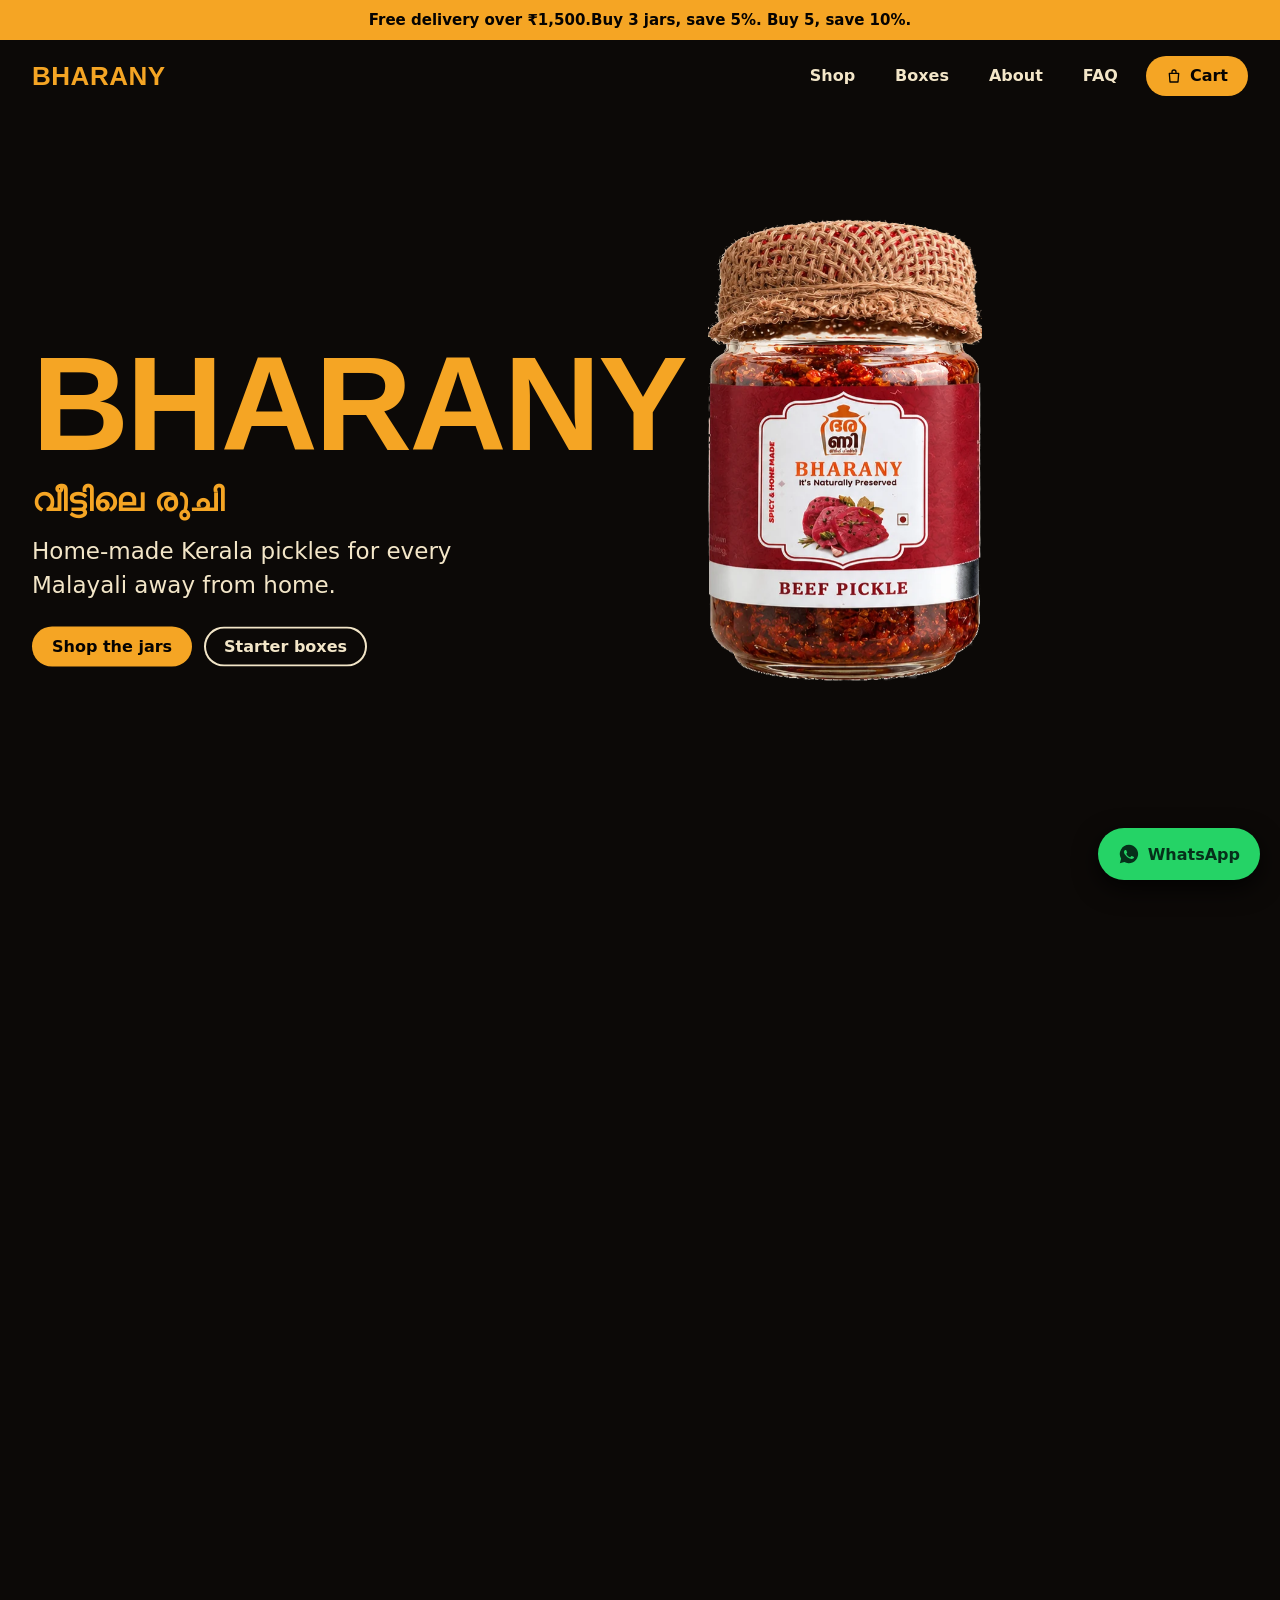
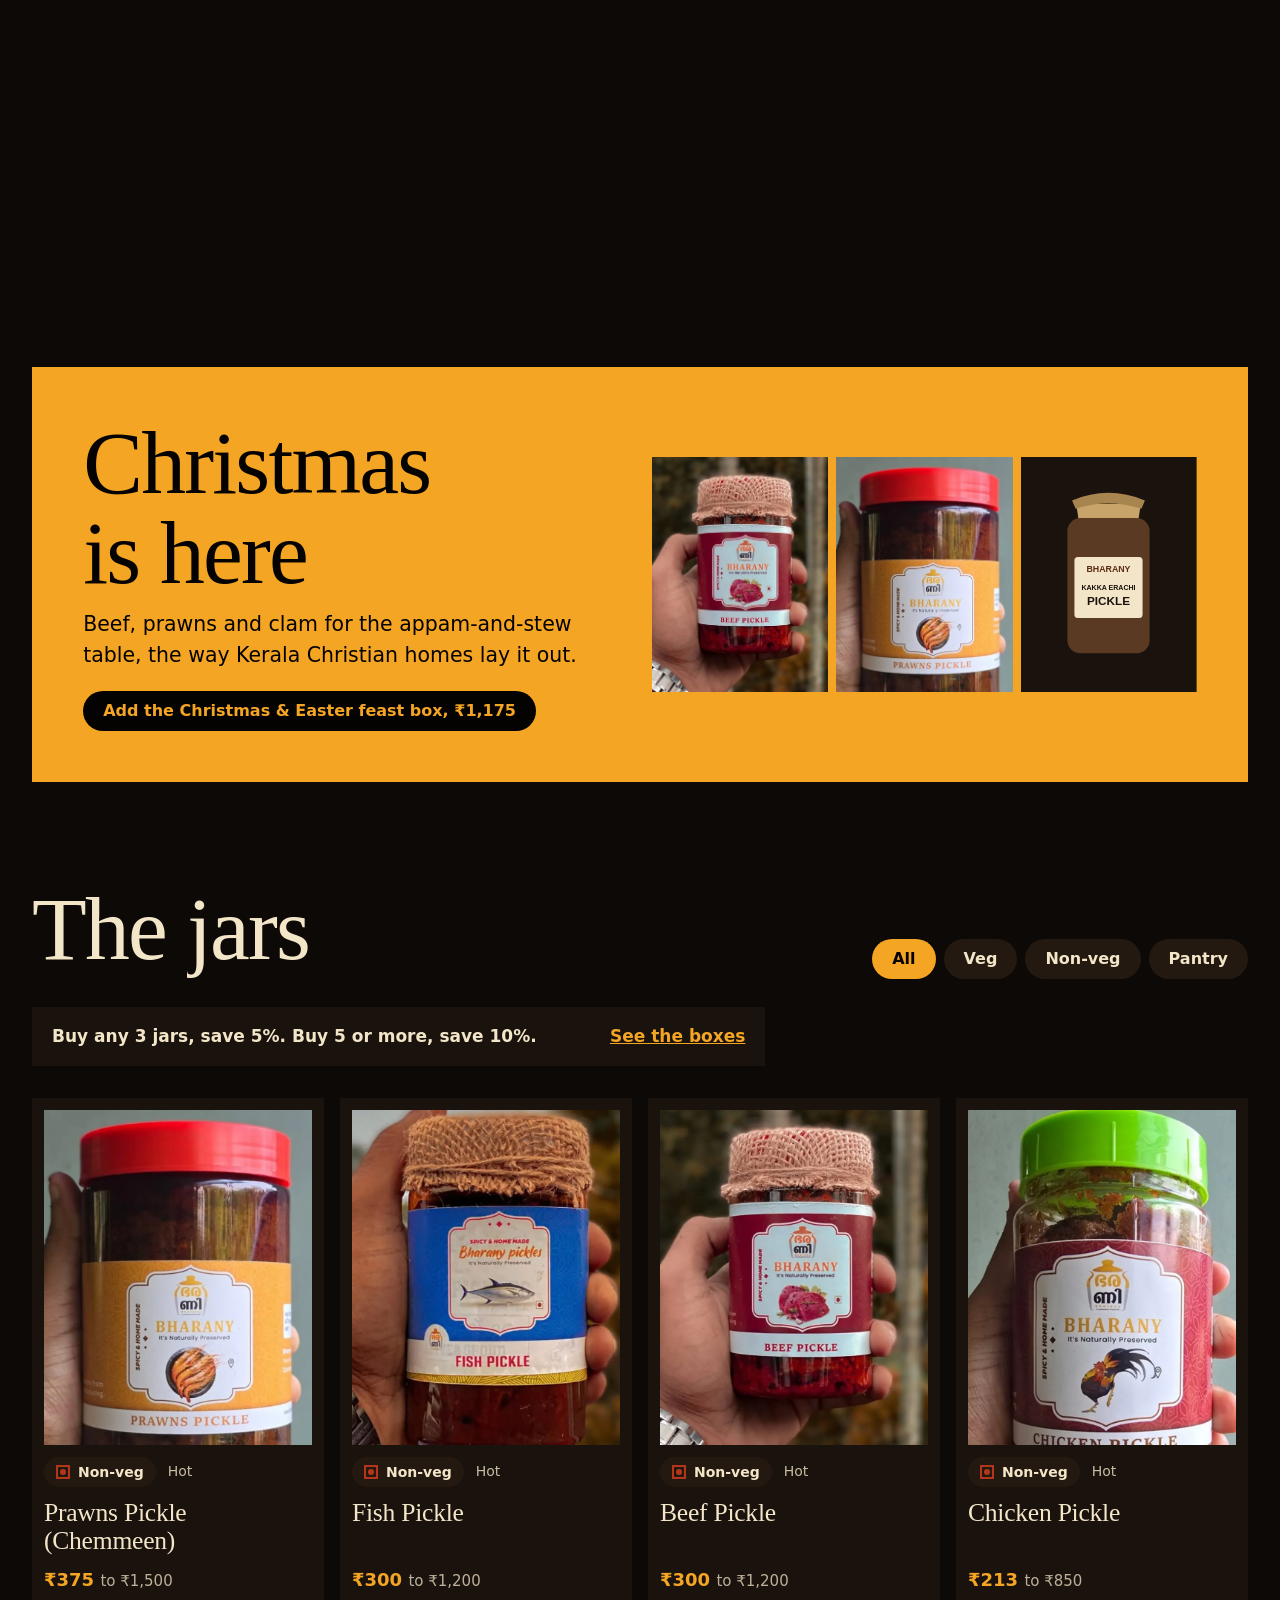
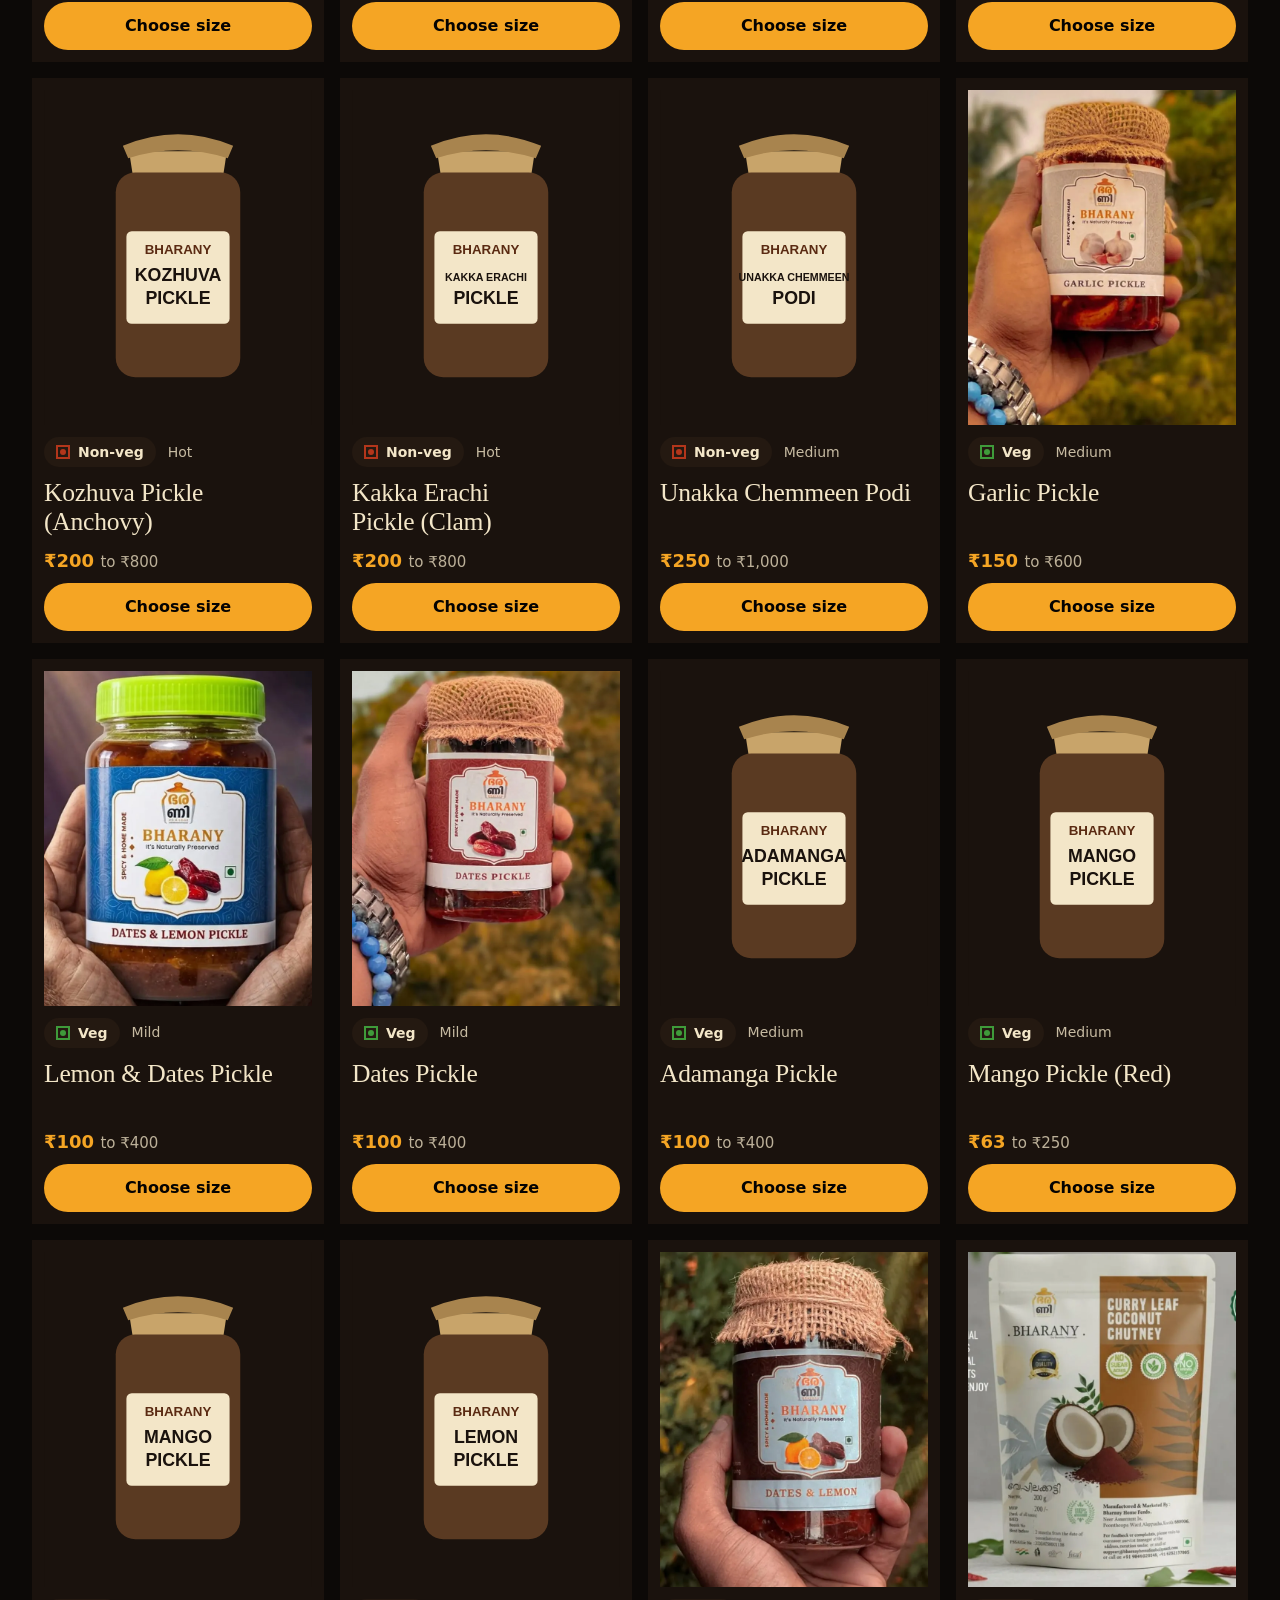
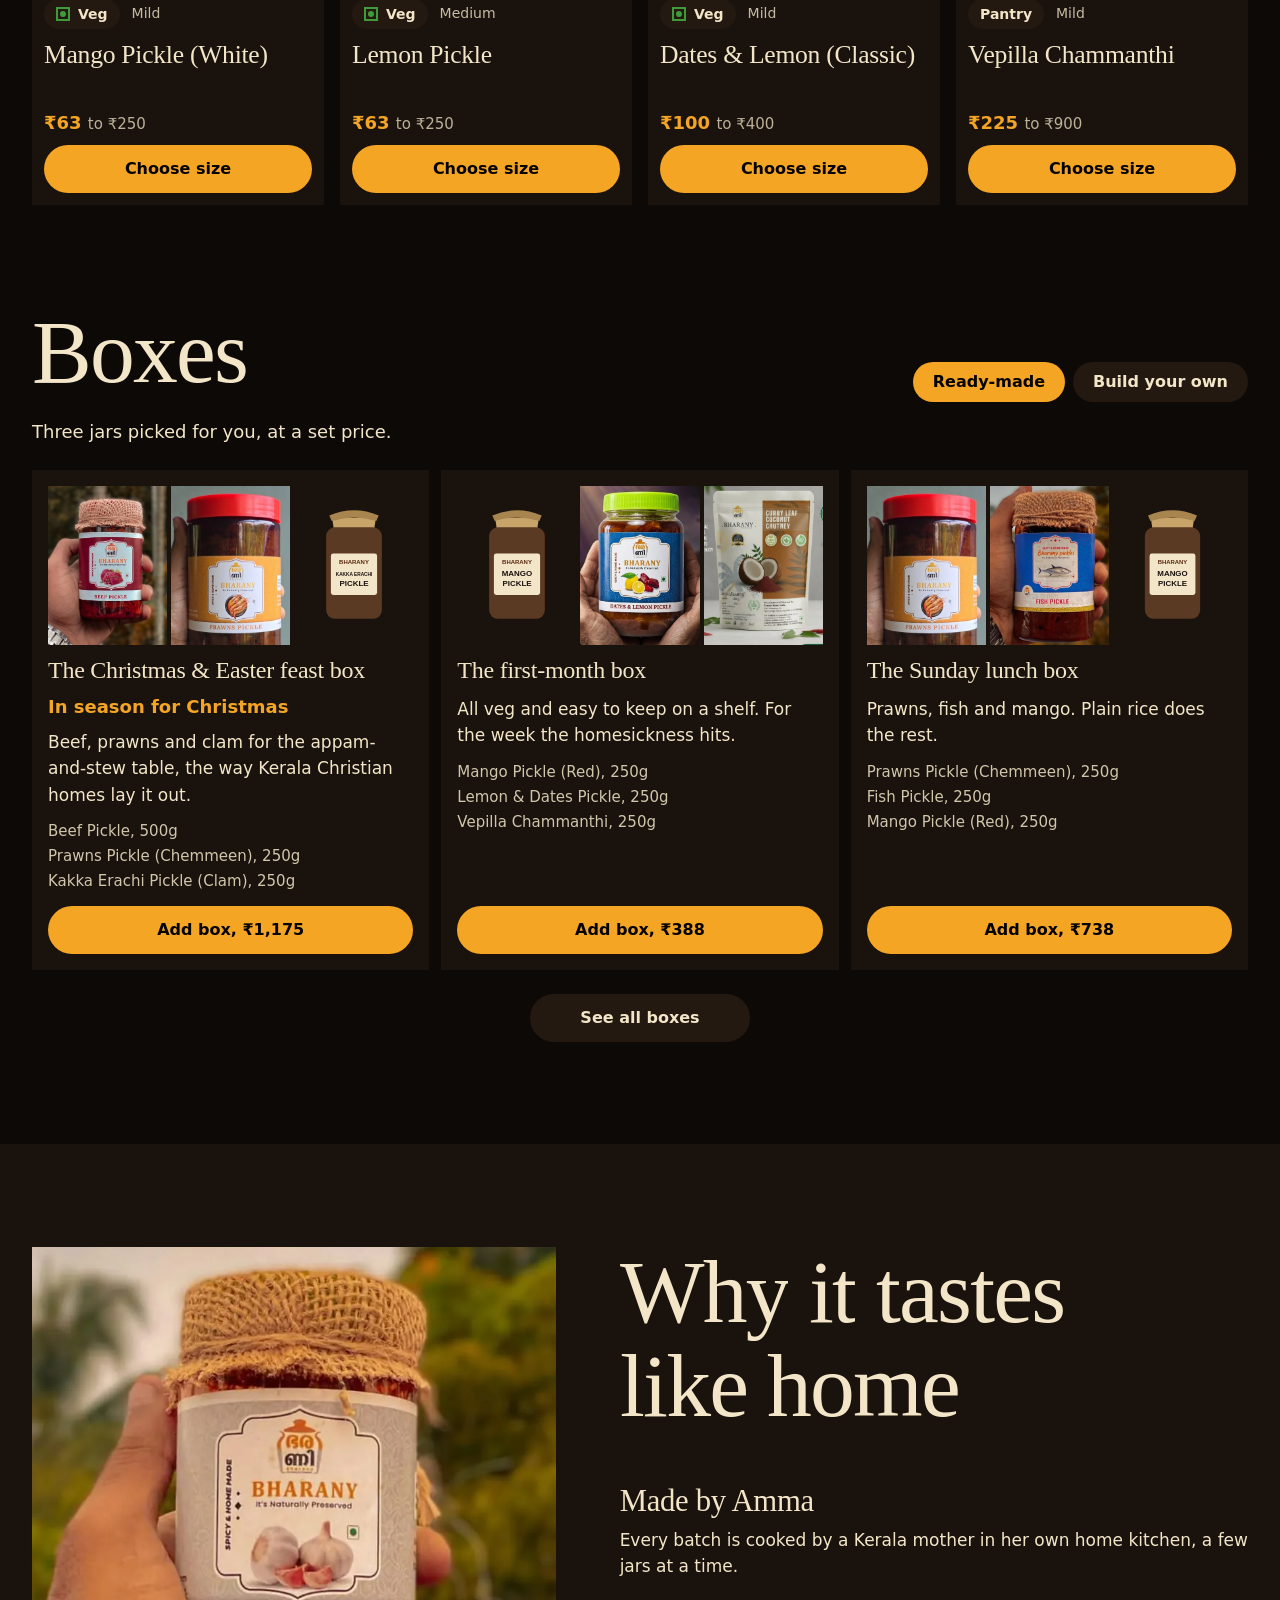
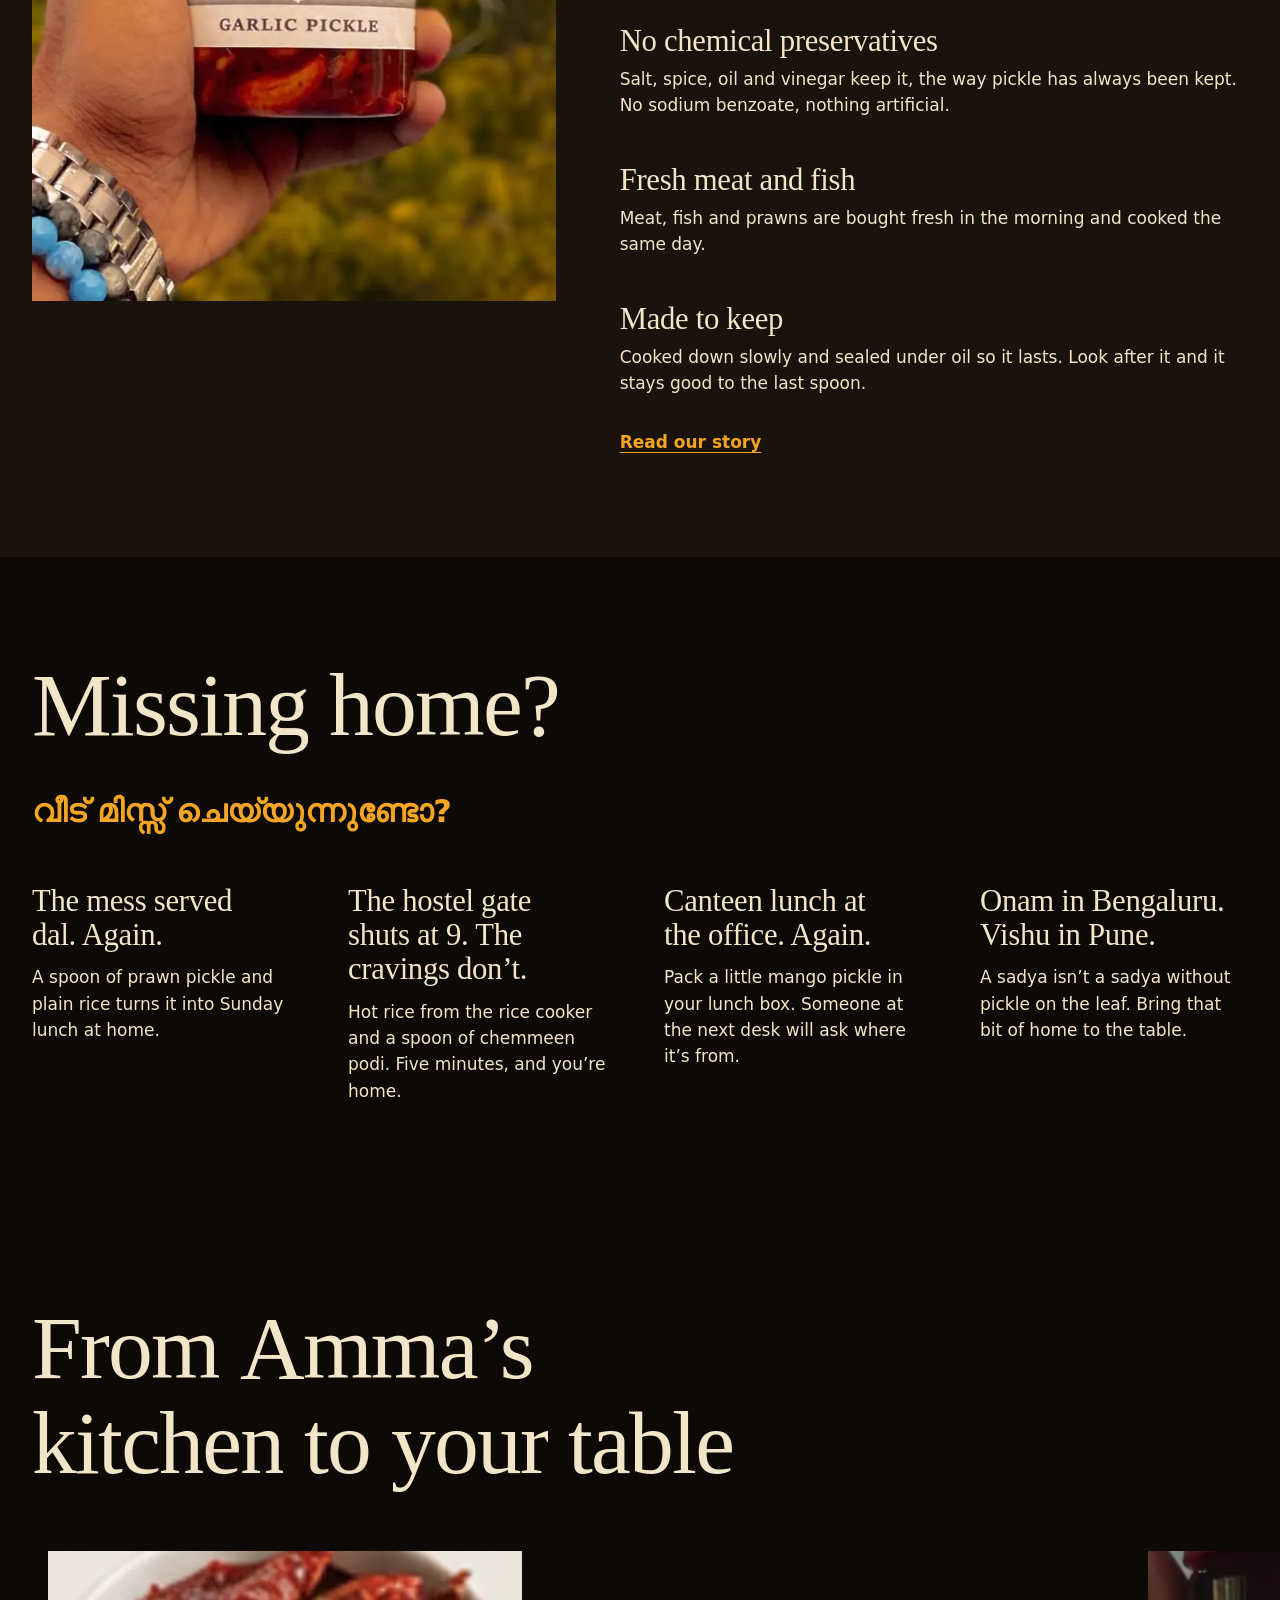
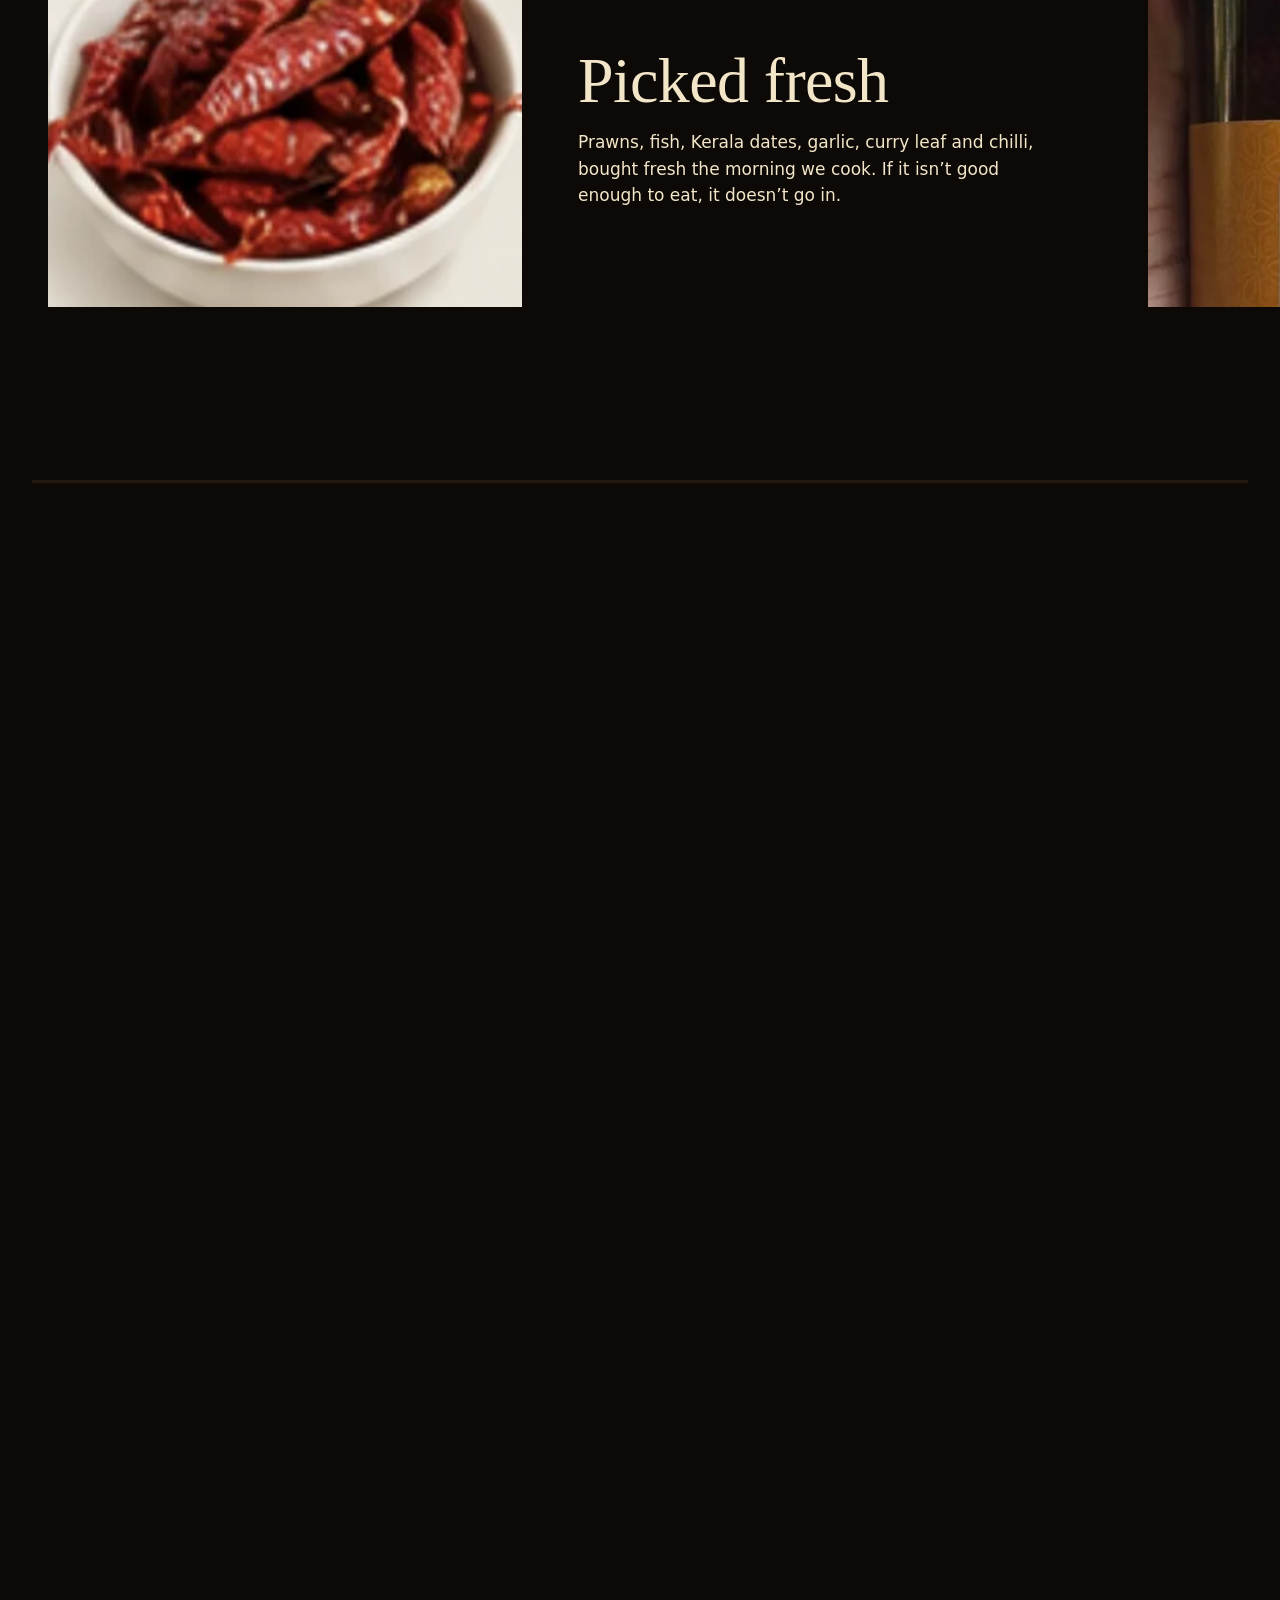
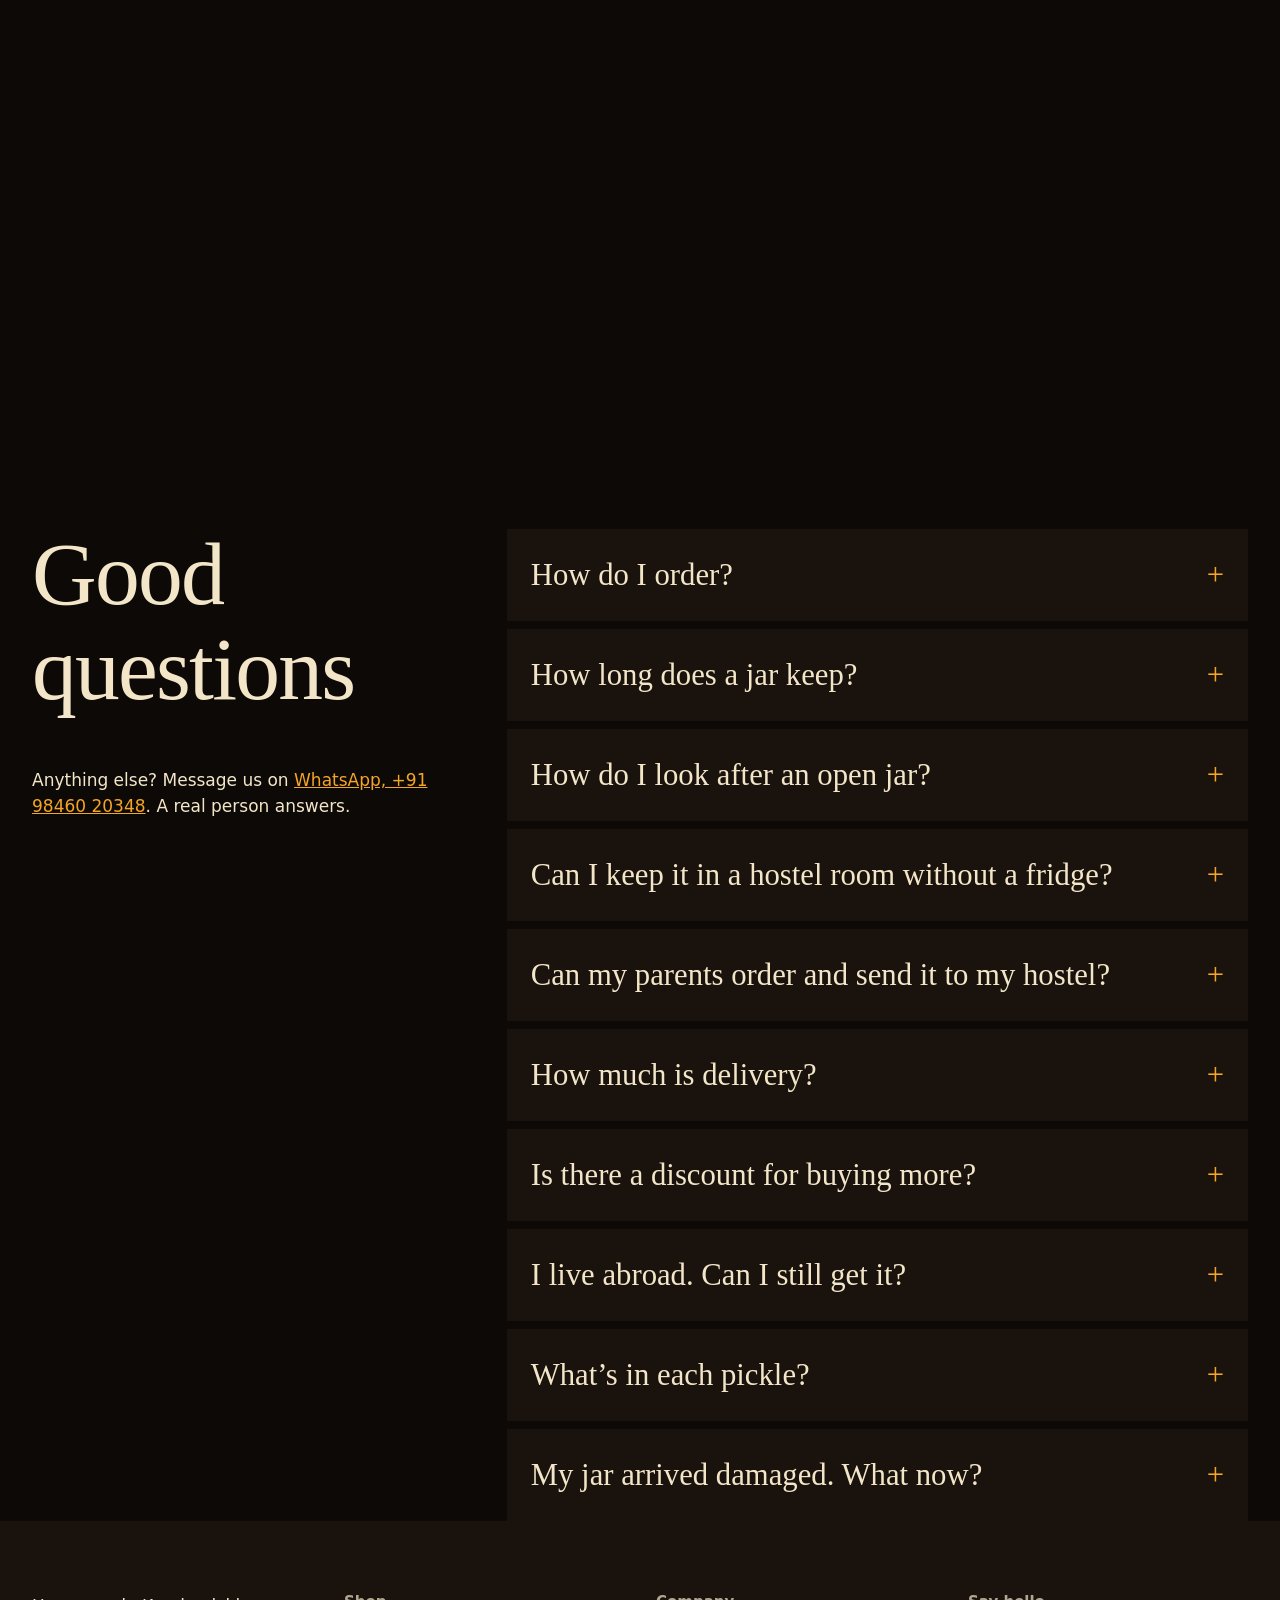
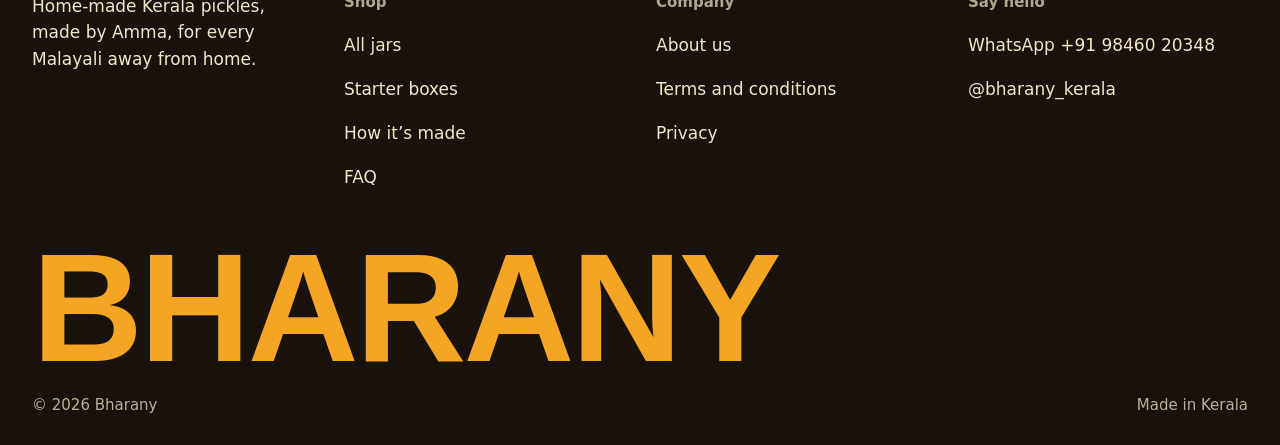
==== commit 77c2d912: "Storefront layout: shop first, one choice per card, familiar chrome Modelled on the layout Indian pi" ====
--- a/index.html
+++ b/index.html
@@ -25,7 +25,7 @@
 <link rel="stylesheet" href="css/site.css">
 <style>
 /* hero: an exploded view of the jar. Scrolling lifts the jute cover, the seal and the pickle out of the jar */
-.stage{height:330svh;position:relative}
+.stage{height:210svh;position:relative}
 .sticky{position:sticky;top:0;height:100svh;overflow:hidden;display:grid;grid-template-columns:minmax(0,1fr);align-items:center}
 .hero-copy{position:relative;z-index:3;padding:96px var(--margin) 0;align-self:start}
 .hero-copy h1{font:700 var(--t-display)/.85 var(--brand);text-transform:uppercase;color:var(--accent)}
@@ -70,7 +70,12 @@
 .shop-top{display:flex;justify-content:space-between;align-items:end;gap:24px;flex-wrap:wrap;margin-bottom:28px}
 .shop-top h2{margin:0}
 .filters{display:flex;gap:8px;flex-wrap:wrap}
-.grid{display:grid;gap:12px;grid-template-columns:repeat(auto-fill,minmax(250px,1fr))}
+.grid{display:grid;gap:16px;grid-template-columns:repeat(auto-fill,minmax(240px,1fr))}
+@media(min-width:1100px){.grid{grid-template-columns:repeat(4,minmax(0,1fr))}}
+.card .add{margin-top:auto;min-height:48px;width:100%}
+.hero-acts{display:flex;gap:12px;flex-wrap:wrap}
+.box-sub{margin:-12px 0 24px;font-size:18px}
+.why-more{margin-top:32px}.why-more a{color:var(--accent);text-decoration:underline;text-underline-offset:4px;font-weight:600}
 .card{background:var(--surface);color:var(--ink);padding:12px;display:flex;flex-direction:column;gap:12px;transition:background .2s}
 .card:hover{background:var(--surface-2)}
 .card[hidden]{display:none}
@@ -98,7 +103,7 @@
 .wts button[aria-checked=true]{background:var(--ink);color:var(--ground)}
 .build-sub{margin:-16px 0 24px;max-width:60ch}
 .build-ctl{max-width:400px;margin-bottom:20px}
-.build-jars{display:grid;gap:8px;grid-template-columns:repeat(auto-fill,minmax(220px,1fr))}
+.build-jars{display:grid;gap:8px;grid-template-columns:repeat(auto-fill,minmax(280px,1fr))}
 .bj{display:grid;grid-template-columns:48px minmax(0,1fr) auto;gap:12px;align-items:center;padding:8px;background:var(--surface);color:var(--ink);border:2px solid transparent;min-height:72px}
 .bj img{width:48px;height:56px;object-fit:cover}.bj b{display:block;font:600 15px/1.2 var(--body)}.bj small{font-size:var(--t-small);opacity:.8}
 .bj.on{border-color:var(--accent);background:var(--surface-2)}
@@ -133,7 +138,7 @@
 .best{background:var(--accent);color:var(--deep)}
 /* missing home: four moments in large type, then the boxes in a snap row */
 .ml-sub{margin:-12px 0 clamp(32px,4vw,56px)}
-.moments{display:grid;gap:40px 48px;grid-template-columns:repeat(auto-fit,minmax(280px,1fr));margin-bottom:clamp(64px,8vw,120px)}
+.moments{display:grid;gap:40px 48px;grid-template-columns:repeat(auto-fit,minmax(260px,1fr))}
 .moments h3{margin-bottom:12px}
 .boxes-h{margin-bottom:20px}
 .boxes{display:grid;grid-template-columns:repeat(auto-fill,minmax(210px,1fr));gap:12px}
@@ -212,12 +217,11 @@
 </head>
 <body class="home">
 <div class="progress"></div>
-<nav class="at-top">
+<nav>
   <a class="brand" href="#top">BHARANY</a>
   <div class="links" id="menu">
     <a class="btn" href="#products">Shop</a>
-    <a class="btn m-only" href="#missing-home">Starter boxes</a>
-    <a class="btn m-only" href="#care">Jar care</a>
+    <a class="btn" href="#box-shop">Boxes</a>
     <a class="btn" href="about.html">About</a>
     <a class="btn" href="#faq">FAQ</a>
     <a class="m-only wa" href="https://wa.me/919846020348" target="_blank" rel="noopener">Questions? WhatsApp +91 98460 20348</a>
@@ -233,8 +237,7 @@
       <h1 id="title">Bharany</h1>
       <p class="ml">വീട്ടിലെ രുചി</p>
       <p class="lede">Home-made Kerala pickles for every Malayali away from home.</p>
-      <a class="btn fill" href="#products">Shop the jars</a>
-      <p class="small">Free delivery on orders of ₹1,500 and above</p>
+      <div class="hero-acts"><a class="btn fill" href="#products">Shop the jars</a><a class="btn ghost" href="#box-shop">Starter boxes</a></div>
     </div>
     <div class="xv" id="xv" aria-label="What's inside a Bharany jar">
       <img data-l="pickle" src="img/xv/pickle.webp" width="417" height="227" alt="Beef pickle">
@@ -257,8 +260,44 @@
     </div>
   </div>
 </header>
-<div class="marquee" aria-hidden="true"><div class="track" id="track"></div></div>
 <section class="promo" id="promo" hidden aria-label="Offer"></section>
+
+<section id="products">
+  <div class="shop-top">
+    <h2 data-split>The jars</h2>
+    <div class="filters" role="group" aria-label="Filter jars">
+      <button class="btn" aria-pressed="false" data-f="best" hidden>Best sellers</button>
+      <button class="btn" aria-pressed="true" data-f="all">All</button>
+      <button class="btn" aria-pressed="false" data-f="Veg">Veg</button>
+      <button class="btn" aria-pressed="false" data-f="Non-veg">Non-veg</button>
+      <button class="btn" aria-pressed="false" data-f="Pantry">Pantry</button>
+    </div>
+  </div>
+  <p class="offer" data-rv><span>Buy any 3 jars, save 5%. Buy 5 or more, save 10%.</span><a href="#box-shop">See the boxes</a></p>
+  <div class="grid" id="grid"></div>
+  <div class="see-all"><button class="btn" id="see-all" type="button">See all jars</button></div>
+</section>
+<dialog id="sheet" aria-labelledby="sheet-title"></dialog>
+<section id="box-shop" class="box-shop">
+  <div class="shop-top"><h2 data-split>Boxes</h2>
+    <div class="filters" role="tablist" aria-label="Boxes">
+      <button class="btn" role="tab" aria-selected="true" aria-pressed="true" aria-controls="tab-ready" id="t-ready">Ready-made</button>
+      <button class="btn" role="tab" aria-selected="false" aria-pressed="false" aria-controls="tab-build" id="t-build">Build your own</button>
+    </div></div>
+  <div id="tab-ready" role="tabpanel" aria-labelledby="t-ready">
+  <p class="box-sub">Three jars picked for you, at a set price.</p>
+  <div class="boxes" id="boxes"></div>
+  <div class="see-all"><button class="btn" id="more-boxes" type="button">See all boxes</button></div>
+  </div>
+  <div id="tab-build" role="tabpanel" aria-labelledby="t-build" hidden>
+  <p class="box-sub">Mix any jars and sizes. 3 jars save 5%, 5 or more save 10%, counted with your cart.</p>
+  <div class="build-ctl" data-rv>
+    <div class="wts" role="radiogroup" aria-label="Jar size" id="build-w"><button type="button" role="radio" aria-checked="true">250g</button><button type="button" role="radio" aria-checked="false">500g</button><button type="button" role="radio" aria-checked="false">1kg</button></div>
+  </div>
+  <div class="build-jars" id="build-jars" role="group" aria-label="Choose jars"></div>
+  <div class="build-sum"><div><p class="note" id="build-items" hidden></p><p id="build-status" aria-live="polite"></p></div><button class="btn fill" id="build-add" type="button" disabled>Add to cart</button></div>
+  </div>
+</section>
 <div class="band why-band"><section>
   <div class="why">
     <figure data-rv><img src="img/5.webp" alt="A jar of Bharany garlic pickle with its hessian cap" loading="lazy" style="object-position:50% 44%"></figure>
@@ -270,37 +309,10 @@
         <li data-rv><h3>Fresh meat and fish</h3><p>Meat, fish and prawns are bought fresh in the morning and cooked the same day.</p></li>
         <li data-rv><h3>Made to keep</h3><p>Cooked down slowly and sealed under oil so it lasts. Look after it and it stays good to the last spoon.</p></li>
       </ul>
+      <p class="why-more"><a href="about.html">Read our story</a></p>
     </div>
   </div>
 </section></div>
-
-<section id="products">
-  <div class="shop-top">
-    <h2 data-split>The jars</h2>
-    <div class="filters" role="group" aria-label="Filter jars">
-      <button class="btn" aria-pressed="false" data-f="best" hidden>Best sellers</button>
-      <button class="btn" aria-pressed="true" data-f="all">All</button>
-      <button class="btn" aria-pressed="false" data-f="Veg">Veg</button>
-      <button class="btn" aria-pressed="false" data-f="Non-veg">Non-veg</button>
-      <button class="btn" aria-pressed="false" data-f="Pantry">Pantry</button>
-    </div>
-  </div>
-  <ul class="trust"><li>Made by Amma in Kerala</li><li>No chemical preservatives</li><li>Free delivery from ₹1,500</li><li>Order help on WhatsApp</li></ul>
-  <p class="offer" data-rv><span>Buy any 3 jars, save 5%. Buy 5 or more, save 10%.</span><a href="#build">Build your own box</a></p>
-  <div class="grid" id="grid"></div>
-  <div class="see-all"><button class="btn" id="see-all" type="button">See all jars</button></div>
-</section>
-<section id="build" class="build">
-  <h2 data-split>Build your box</h2>
-  <p data-rv class="build-sub">Mix any jars and sizes, as many of each as you like. 3 jars save 5%, 5 or more save 10%, counted with what’s already in your cart.</p>
-  <div class="build-ctl" data-rv>
-    <div class="wts" role="radiogroup" aria-label="Jar size" id="build-w"><button type="button" role="radio" aria-checked="true">250g</button><button type="button" role="radio" aria-checked="false">500g</button><button type="button" role="radio" aria-checked="false">1kg</button></div>
-  </div>
-  <div class="build-jars" id="build-jars" role="group" aria-label="Choose jars"></div>
-  <div class="build-sum"><div><p class="note" id="build-items" hidden></p><p id="build-status" aria-live="polite"></p></div><button class="btn fill" id="build-add" type="button" disabled>Add to cart</button></div>
-</section>
-<dialog id="sheet" aria-labelledby="sheet-title"></dialog>
-
 <section class="miss" id="missing-home">
   <h2 data-split>Missing home?</h2>
   <p class="ml ml-sub" data-rv>വീട് മിസ്സ് ചെയ്യുന്നുണ്ടോ?</p>
@@ -310,11 +322,8 @@
     <div data-rv><h3>Canteen lunch at the office. Again.</h3><p>Pack a little mango pickle in your lunch box. Someone at the next desk will ask where it’s from.</p></div>
     <div data-rv><h3>Onam in Bengaluru. Vishu in Pune.</h3><p>A sadya isn’t a sadya without pickle on the leaf. Bring that bit of home to the table.</p></div>
   </div>
-  <h2 class="boxes-h" data-split>Starter boxes</h2>
-  <p data-rv style="margin:-16px 0 24px">Not sure where to start? Three jars, picked for you, in one tap. Boxes keep their set price, so the multi-buy discount is for jars you pick yourself.</p>
-  <div class="boxes" id="boxes"></div>
-  <div class="see-all"><button class="btn" id="more-boxes" type="button">See all boxes</button></div>
 </section>
+
 
 
 
@@ -338,51 +347,26 @@
       <div><h3>Sealed under hessian</h3><p>Packed warm into clean glass jars, sealed, and finished with the hessian cap you’ll recognise on your shelf.</p></div>
       <figure><img src="img/12.webp" alt="Bharany jar finished with a hessian cap" loading="lazy" style="object-position:50% 24%"></figure>
     </li>
-    <li class="panel">
-      <div><h3>Wherever you’ve landed</h3><p>Add your jars to the cart and pay by UPI at checkout; we pack your jars to travel safely to you.</p>
-</div>
-      <figure><img src="img/7.webp" alt="Two Bharany jars ready to send" loading="lazy" style="object-position:50% 52%"></figure>
-    </li>
   </ol>
   <div class="story-bar"><i></i></div>
 </section>
 
 
 
-<section class="about">
-  <h2 data-split>Rice, a spoon of pickle, and you’re home</h2>
-  <div>
-    <p class="lede" data-rv>We make it for the people who left: for college, for the first job, for a city that doesn’t cook like Amma or Ammachi does. Same recipes, same small batches, in a hessian-topped jar that looks like it came from a Kerala kitchen, because it did. <a href="about.html" style="color:var(--accent);text-decoration:underline">Read our story</a>.</p>
-  </div>
-</section>
 
 <section class="reviews" id="reviews" hidden>
   <h2 data-split>What people who miss home say</h2>
   <div class="rev-grid" id="rev-grid"></div>
 </section>
 
-<section class="care" id="care">
-  <div class="care-s">
-    <div>
-      <h2 data-split>Look after your jar</h2>
-      <p class="big" data-rv>Never use a wet spoon.</p>
-      <p data-rv>Water is the enemy of pickle. Even one wet spoon can bring mould into the whole jar. Use a clean, completely dry spoon every time.</p>
-    </div>
-    <ul>
-      <li data-rv><h3>Lid on tight</h3><p>Close it straight after use. Air and moisture shorten its life, especially in humid hostel rooms.</p></li>
-      <li data-rv><h3>Keep it under oil</h3><p>The layer of oil on top protects the pickle. Press the pieces down so they stay covered.</p></li>
-      <li data-rv><h3>Non-veg goes in the fridge</h3><p>Meat, fish and prawn pickles go in the fridge once opened. Veg pickles keep in a cool, dry cupboard.</p></li>
-      <li data-rv><h3>Sending it abroad?</h3><p>Double-wrap it: tape the lid, seal it in a zip bag, then wrap it again to stop oil leaking in transit.</p></li>
-    </ul>
-  </div>
-</section>
 
 <section class="faq" id="faq">
   <div class="faq-s">
   <div><h2 data-split>Good questions</h2><p data-rv>Anything else? Message us on <a href="https://wa.me/919846020348" target="_blank" rel="noopener" style="color:var(--accent);text-decoration:underline">WhatsApp, +91 98460 20348</a>. A real person answers.</p></div>
   <div class="faq-list">
   <details><summary>How do I order?</summary><div class="a"><p>Tap “Add to cart” on the jars you want, open your cart and check out. Delivery (₹80 in Kerala, ₹120 rest of India, free from ₹1,500) is added at checkout, you pay by UPI, and we send your tracking ID on WhatsApp once it ships. Prefer to just chat? Message +91 98460 20348.</p></div></details>
-  <details><summary>How long does a jar keep?</summary><div class="a"><p>Our pickles are naturally preserved. The best-before date is printed on every jar. Once open, never use a wet spoon, keep the lid tight and refrigerate non-veg pickles. See <a href="#care" style="text-decoration:underline">jar care</a>.</p></div></details>
+  <details><summary>How long does a jar keep?</summary><div class="a"><p>Our pickles are naturally preserved. The best-before date is printed on every jar. Once open, never use a wet spoon, keep the lid tight and refrigerate non-veg pickles. </p></div></details>
+  <details><summary>How do I look after an open jar?</summary><div class="a"><p><b>Never use a wet spoon</b>: even one drop can bring mould into the whole jar. Close the lid straight after use, keep the pieces pressed under the oil, and put meat, fish and prawn pickles in the fridge once opened. Veg pickles keep in a cool, dry cupboard.</p></div></details>
   <details><summary>Can I keep it in a hostel room without a fridge?</summary><div class="a"><p>Sealed jars are fine on a shelf. Once opened, veg pickles keep well in a cool, dry cupboard if you use a clean, dry spoon. Non-veg pickles need a fridge after opening, so if you don’t have one, start with veg jars or a 250g size you’ll finish quickly.</p></div></details>
   <details><summary>Can my parents order and send it to my hostel?</summary><div class="a"><p>Yes. They can check out with your hostel or PG address and your phone number, and add a note for you in “Order notes”.</p></div></details>
   <details><summary>How much is delivery?</summary><div class="a"><p>₹80 per order anywhere in Kerala, and ₹120 per order to the rest of India. Orders of ₹1,500 or more ship free. Checkout works it out from your PIN code and shows it before you pay.</p></div></details>
@@ -397,7 +381,7 @@
 <footer>
   <div class="foot">
     <div><p>Home-made Kerala pickles, made by Amma, for every Malayali away from home.</p></div>
-    <div><h3>Shop</h3><ul><li><a href="#products">All jars</a></li><li><a href="#missing-home">Starter boxes</a></li><li><a href="#story">How it’s made</a></li><li><a href="#faq">FAQ</a></li></ul></div>
+    <div><h3>Shop</h3><ul><li><a href="#products">All jars</a></li><li><a href="#box-shop">Starter boxes</a></li><li><a href="#story">How it’s made</a></li><li><a href="#faq">FAQ</a></li></ul></div>
     <div><h3>Company</h3><ul><li><a href="about.html">About us</a></li><li><a href="terms.html">Terms and conditions</a></li><li><a href="privacy.html">Privacy</a></li></ul></div>
     <div><h3>Say hello</h3><ul><li><a href="https://wa.me/919846020348" target="_blank" rel="noopener">WhatsApp +91 98460 20348</a></li><li><a href="https://www.instagram.com/bharany_kerala">@bharany_kerala</a></li></ul></div>
   </div>
@@ -415,14 +399,15 @@
 // CATALOG, Cart and money are globals from shop.js
 const heat=h=>h?`<span class="heat-t">${['','Mild','Medium','Hot'][h]}</span>`:'';
 const dot=c=>c==="Pantry"?"":`<span class="dot ${c=="Veg"?"veg":"nonveg"}" aria-hidden="true"></span>`;
+// one price line and one button per card: sizes and quantity are chosen in the detail sheet
+const priceRange=p=>{const v=p.sizes.map(s=>s[1]).filter(x=>x!=null); return !v.length?'Price on WhatsApp':v.length===1?money(v[0]):`${money(Math.min(...v))} <span>to ${money(Math.max(...v))}</span>`;};
 const cardHTML=(p,k,best)=>`
 <article class="card" data-rv data-cat="${p.cat}" data-id="${p.id}"${best?' data-best':''}>
   <div class="ph" data-k="${k}" role="button" tabindex="0" aria-label="Details for ${p.name}"><img src="${p.src}" alt="${p.name}" loading="lazy" style="object-position:50% ${p.y}%"></div>
   <div class="meta">${best?'<span class="tag best">Best seller</span>':''}<span class="tag">${dot(p.cat)}${p.cat}</span>${heat(p.heat)}</div>
   <h3>${p.name}</h3>
-  <div class="wts" role="radiogroup" aria-label="Weight">${p.sizes.map(([s,pr],i)=>`<button type="button" role="radio" aria-checked="${!i}" data-w="${s}"><b>${s}</b><span>${pr==null?'Ask':money(pr)}</span></button>`).join('')}</div>
-  <div class="buyrow"><div class="cqty" aria-label="Quantity"><button type="button" data-q="-1" aria-label="One fewer">−</button><span>1</span><button type="button" data-q="1" aria-label="One more">+</button></div><button class="btn fill add" data-add>Add to cart</button></div>
-  <button class="more-link" data-k="${k}">Ingredients and details</button>
+  <p class="price">${priceRange(p)}</p>
+  ${p.sizes.length>1?`<button class="btn fill add" data-k="${k}">Choose size</button>`:`<button class="btn fill add" data-add>Add to cart</button>`}
 </article>`;
 document.getElementById("grid").innerHTML=CATALOG.map((p,k)=>cardHTML(p,k,false)).join("");
 // boxes in their festival season move to the front and get a badge
@@ -446,7 +431,7 @@
   const b=st.banner, el=document.getElementById('promo'), poster=Shop.posterSrc(b.image);
   const fest=Shop.BOXES.find(x=>x.id===b.box)||Shop.BOXES.find(x=>Shop.season(x));
   if(b.mode==='off'||(b.mode==='auto'&&!poster&&!(fest&&Shop.season(fest)))) return;
-  const link=/^(#|index\.html#|checkout\.html)/.test(b.link)?b.link:'#missing-home', E=Shop.esc;
+  const link=/^(#|index\.html#|checkout\.html)/.test(b.link)?b.link:'#box-shop', E=Shop.esc;
   if(poster){
     el.innerHTML=`<a class="poster" href="${E(link)}"><img src="${E(poster)}" alt="${E(b.title||'Bharany offer')}"></a>${b.title||b.text?`<p class="cap"><b>${E(b.title)}</b> ${E(b.text)}</p>`:''}`;
   } else if(fest){
@@ -482,7 +467,7 @@
 // ---------- product filter + detail sheet ----------
 const cards=[...document.querySelectorAll('#grid .card')], sheet=document.getElementById('sheet');
 // show the first 8 jars; the rest open with "See all", or with any filter
-const FIRST=8, seeAll=document.getElementById('see-all');
+const FIRST=innerWidth>=900?Infinity:8, seeAll=document.getElementById('see-all');
 const collapse=()=>{cards.forEach((c,i)=>c.hidden=i>=FIRST); seeAll.parentElement.hidden=cards.length<=FIRST; seeAll.textContent=`See all ${cards.length} jars`;};
 collapse();
 seeAll.addEventListener('click',()=>{cards.forEach(c=>c.hidden=false); seeAll.parentElement.hidden=true; if(window.ScrollTrigger) ScrollTrigger.refresh();});
@@ -532,6 +517,10 @@
 });
 // details open from the shop grid and the craving row alike
 document.addEventListener('click',e=>{const t=e.target.closest('.card [data-k]'); if(t)openSheet(+t.dataset.k)});
+// boxes: ready-made or build your own, one view at a time
+{const tabs=[...document.querySelectorAll('#box-shop [role=tab]')];
+ tabs.forEach(t=>t.addEventListener('click',()=>{tabs.forEach(x=>{const on=x===t; x.setAttribute('aria-selected',on); x.setAttribute('aria-pressed',on); document.getElementById(x.getAttribute('aria-controls')).hidden=!on;}); if(window.ScrollTrigger) ScrollTrigger.refresh();}));
+ if(location.hash==='#build') tabs[1].click();}
 document.addEventListener('keydown',e=>{const t=e.target.closest('.ph'); if(t&&(e.key=='Enter'||e.key==' ')){e.preventDefault();openSheet(+t.dataset.k)}});
 
 // ---------- storyboard: pin and scrub sideways on desktop ----------
@@ -647,7 +636,7 @@
     bxItems.hidden=!n;
     bxAdd.disabled=!n; bxAdd.textContent=n?`Add ${n} jar${n>1?'s':''}, ${money(sub-save)}`:'Add to cart';
   }
-  document.getElementById('build').addEventListener('click',e=>{
+  document.getElementById('tab-build').addEventListener('click',e=>{
     const r=e.target.closest('#build-w [role=radio]');
     if(r){bxW.querySelectorAll('[role=radio]').forEach(x=>x.setAttribute('aria-checked',x===r)); bxRender(); return;}
     const q=e.target.closest('[data-bd]');
--- a/css/site.css
+++ b/css/site.css
@@ -1,5 +1,7 @@
 /* Hallmark · polish of the existing Bharany system (dark ground, one mustard accent, Fraunces heads, Antonio wordmark) · genre editorial · job: buy */
 /* Hallmark · pre-emit critique: P4 H4 E4 S4 R4 V4 · weakest: P, the home page is long; kept because the FAQ and the homesick stories are the owner's real copy */
+/* Hallmark · dismissed F4 · Starter boxes carries .btn.ghost, which clears the fill to an outline; the linter reads the base .btn fill */
+/* Hallmark · dismissed F7 · the pill shapes flagged are the quantity steppers (controls), the cart meter track and the add-to-cart toast, all pill controls in this system */
 /* Hallmark · dismissed 58 · the 1,200 words are the owner's own FAQ, jar descriptions and Malayali stories, not filler; cutting them is a content decision for the owner */
 /* Shared styles for every page.
    Locks (keep these on every edit):
@@ -10,15 +12,15 @@
    - No eyebrows, index numbers, thin rules, gradients, glows, glass or emoji in the interface. */
 :root{
   --ground:#0c0907; --ink:#f3e6c8; --accent:#f5a524; --surface:#1a120d; --surface-2:#241911; --deep:#050302;
-  --hover:#33241a; --accent-hover:#ffb83d; --picked:#3a2a1c; --scrim:#000c; --field-line:#f3e6c844;
+  --hover:#33241a; --accent-hover:#ffb83d; --picked:#3a2a1c; --scrim:#000c; --wa:#25d366; --wa-hover:#1fbd5a; --wa-ink:#06301a; --field-line:#f3e6c844;
   --veg:#3f9b3a; --save:#8fd47e; --nonveg:#b3361b; --error:#ff8a65;
   --brand:'Antonio','Bebas Neue',Impact,sans-serif;   /* the BHARANY logotype only */
   --display:'Fraunces',Georgia,'Times New Roman',serif; /* section headings */
   --body:'Anek Malayalam',system-ui,sans-serif; /* one face for English and Malayalam, by Ek Type (India) */
   --ease:cubic-bezier(.2,.7,.2,1);
   /* five sizes do the work */
-  --t-display:clamp(88px,22vw,300px); --t-h2:clamp(44px,7vw,96px); --t-h3:clamp(24px,2.4vw,32px); --t-body:17px; --t-small:14px;
-  --gap:clamp(120px,13vw,200px); --margin:clamp(16px,3vw,32px);
+  --t-display:clamp(88px,22vw,300px); --t-h2:clamp(44px,7vw,96px); --t-h3:clamp(24px,2.4vw,32px); --t-body:17px; --t-small:15px;
+  --gap:clamp(72px,8vw,128px); --margin:clamp(16px,3vw,32px);
 }
 *{box-sizing:border-box;margin:0}
 html.lenis,html.lenis body{height:auto}
@@ -48,6 +50,7 @@
 .btn:disabled,.btn[aria-disabled=true],button:disabled{opacity:.45;cursor:not-allowed;transform:none}
 .btn:disabled:hover{background:var(--surface-2)}.btn.fill:disabled:hover{background:var(--accent)}
 input:disabled,select:disabled,textarea:disabled{opacity:.5;cursor:not-allowed}
+.btn.ghost{background:none;box-shadow:inset 0 0 0 2px var(--ink)}.btn.ghost:hover{background:var(--hover)}
 .btn.block{display:block;width:100%;text-align:center;padding:16px}
 .tag{font:600 14px/1 var(--body);color:var(--ink);background:var(--surface-2);padding:8px 12px;border-radius:9999px;width:fit-content;display:inline-flex;align-items:center}
 
@@ -68,7 +71,7 @@
 .bag{width:16px;height:16px;vertical-align:-3px;margin-right:8px}
 .progress{position:fixed;inset:0 0 auto;height:3px;background:var(--accent);transform-origin:0 50%;transform:scaleX(0);z-index:30}
 
-section{max-width:1440px;margin:auto;padding:var(--gap) var(--margin) 0}
+section{max-width:1280px;margin:auto;padding:var(--gap) var(--margin) 0}
 /* a whole band in the surface tone, edge to edge; separates sections without a line */
 .band{background:var(--surface);color:var(--ink);margin-top:var(--gap)}
 .band>section{padding-top:var(--gap);padding-bottom:var(--gap)}
@@ -193,5 +196,18 @@
 
 /* home: the small wordmark waits until the big hero name has scrolled away */
 .home nav .brand{transition:opacity .3s}
-.home nav.at-top .brand{opacity:0;pointer-events:none}
+
 input[type=checkbox],input[type=radio]{width:22px!important;height:22px!important;flex:none}
+
+/* always-on offer bar (the sale bar replaces it while a sale runs) */
+.offerbar{position:fixed;inset:0 0 auto;z-index:25;height:40px;display:flex;align-items:center;justify-content:center;padding:0 var(--margin);background:var(--accent);color:var(--deep);font:600 var(--t-small)/1.2 var(--body);text-align:center}
+.has-offer nav{top:40px}.has-offer .page-head{padding-top:180px}@media(min-width:900px){.has-offer .hero-copy{top:calc(50% + 56px)}}@media(max-width:899px){.has-offer .hero-copy{padding-top:136px}}
+/* WhatsApp, where shoppers expect it: bottom right on every page */
+.wa-float{position:fixed;right:20px;bottom:20px;z-index:30;display:inline-flex;align-items:center;gap:8px;min-height:52px;padding:0 20px;border-radius:9999px;background:var(--wa);color:var(--wa-ink);font:600 16px var(--body);box-shadow:0 8px 24px var(--scrim)}
+.wa-float:hover{background:var(--wa-hover)}
+.wa-float svg{width:22px;height:22px}
+@media(max-width:560px){.wa-float span{display:none}.wa-float{padding:0 16px}}
+@media(max-width:899px){.cobar:not([hidden])~.wa-float{display:none}}
+.ob-short{display:none}
+@media(max-width:560px){.ob-more{display:none}.ob-short{display:inline}}
+@media(max-width:899px){.hero-acts{justify-content:center}}
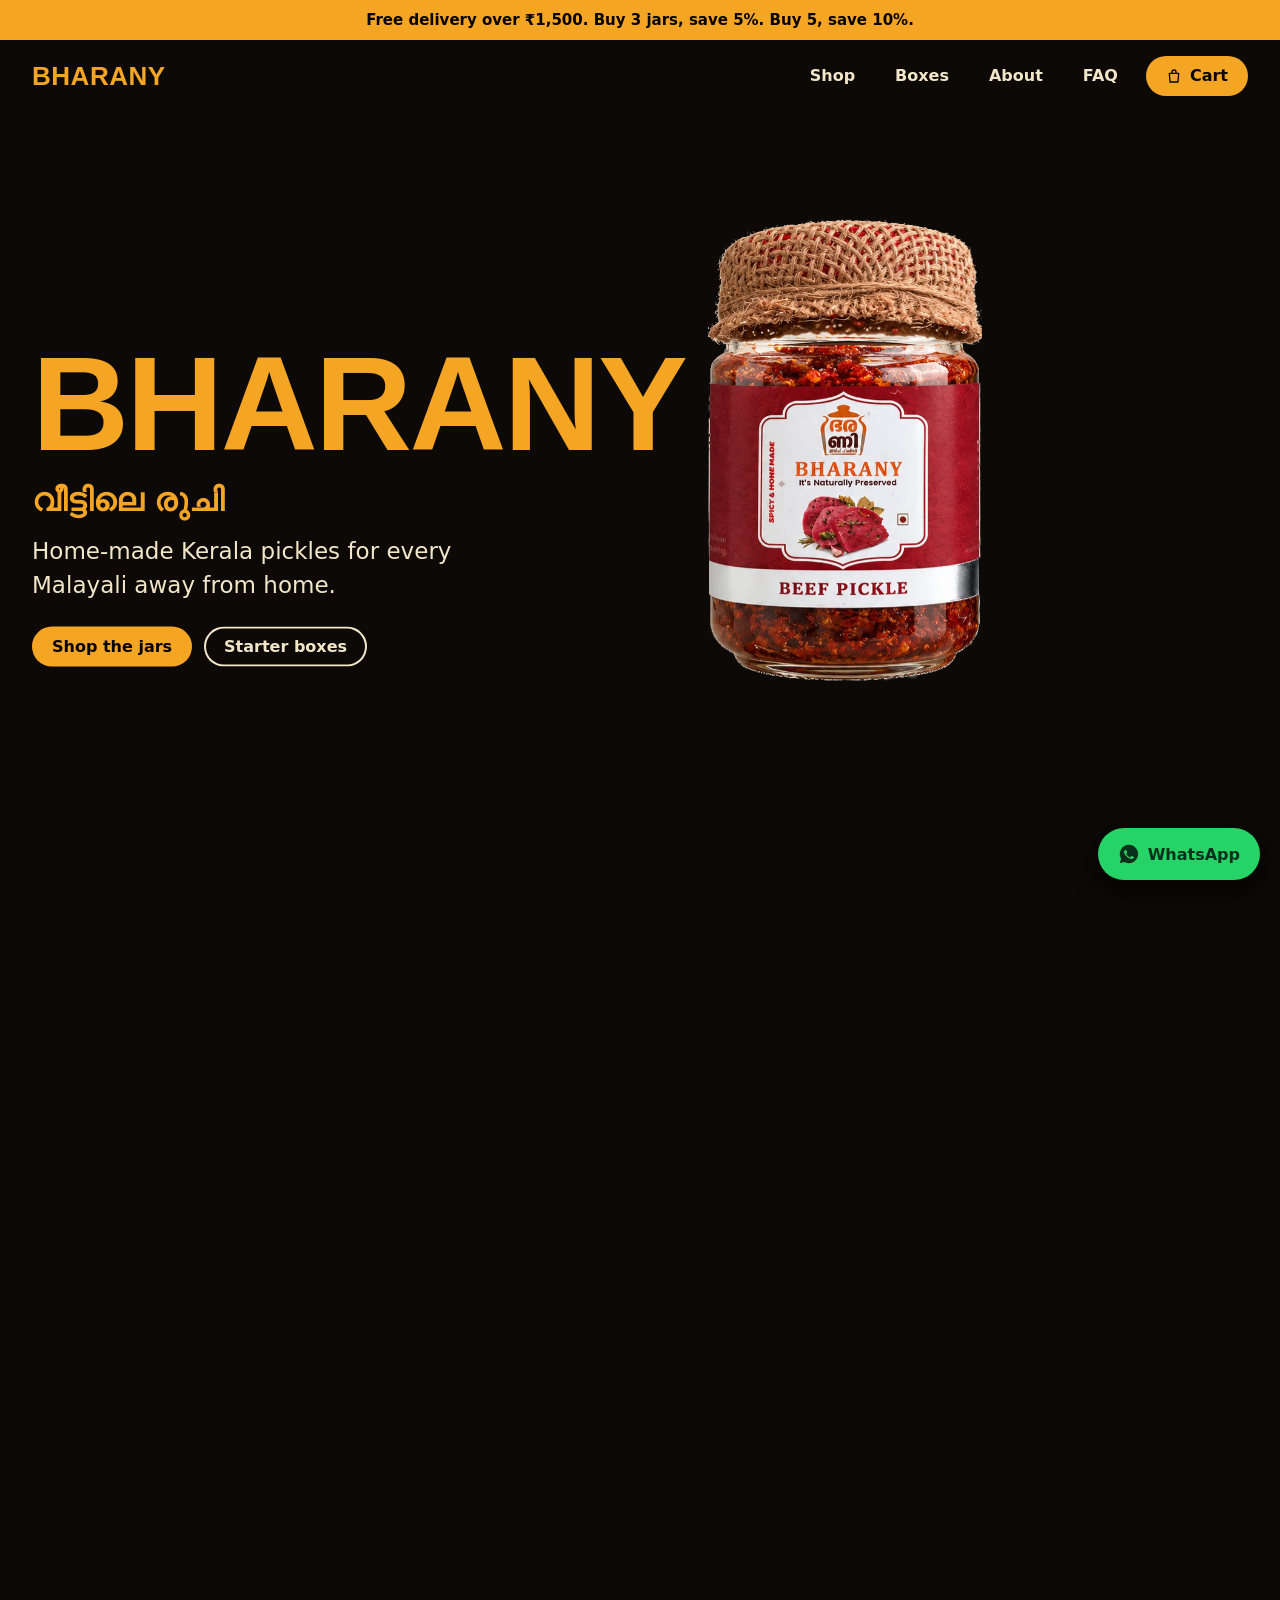
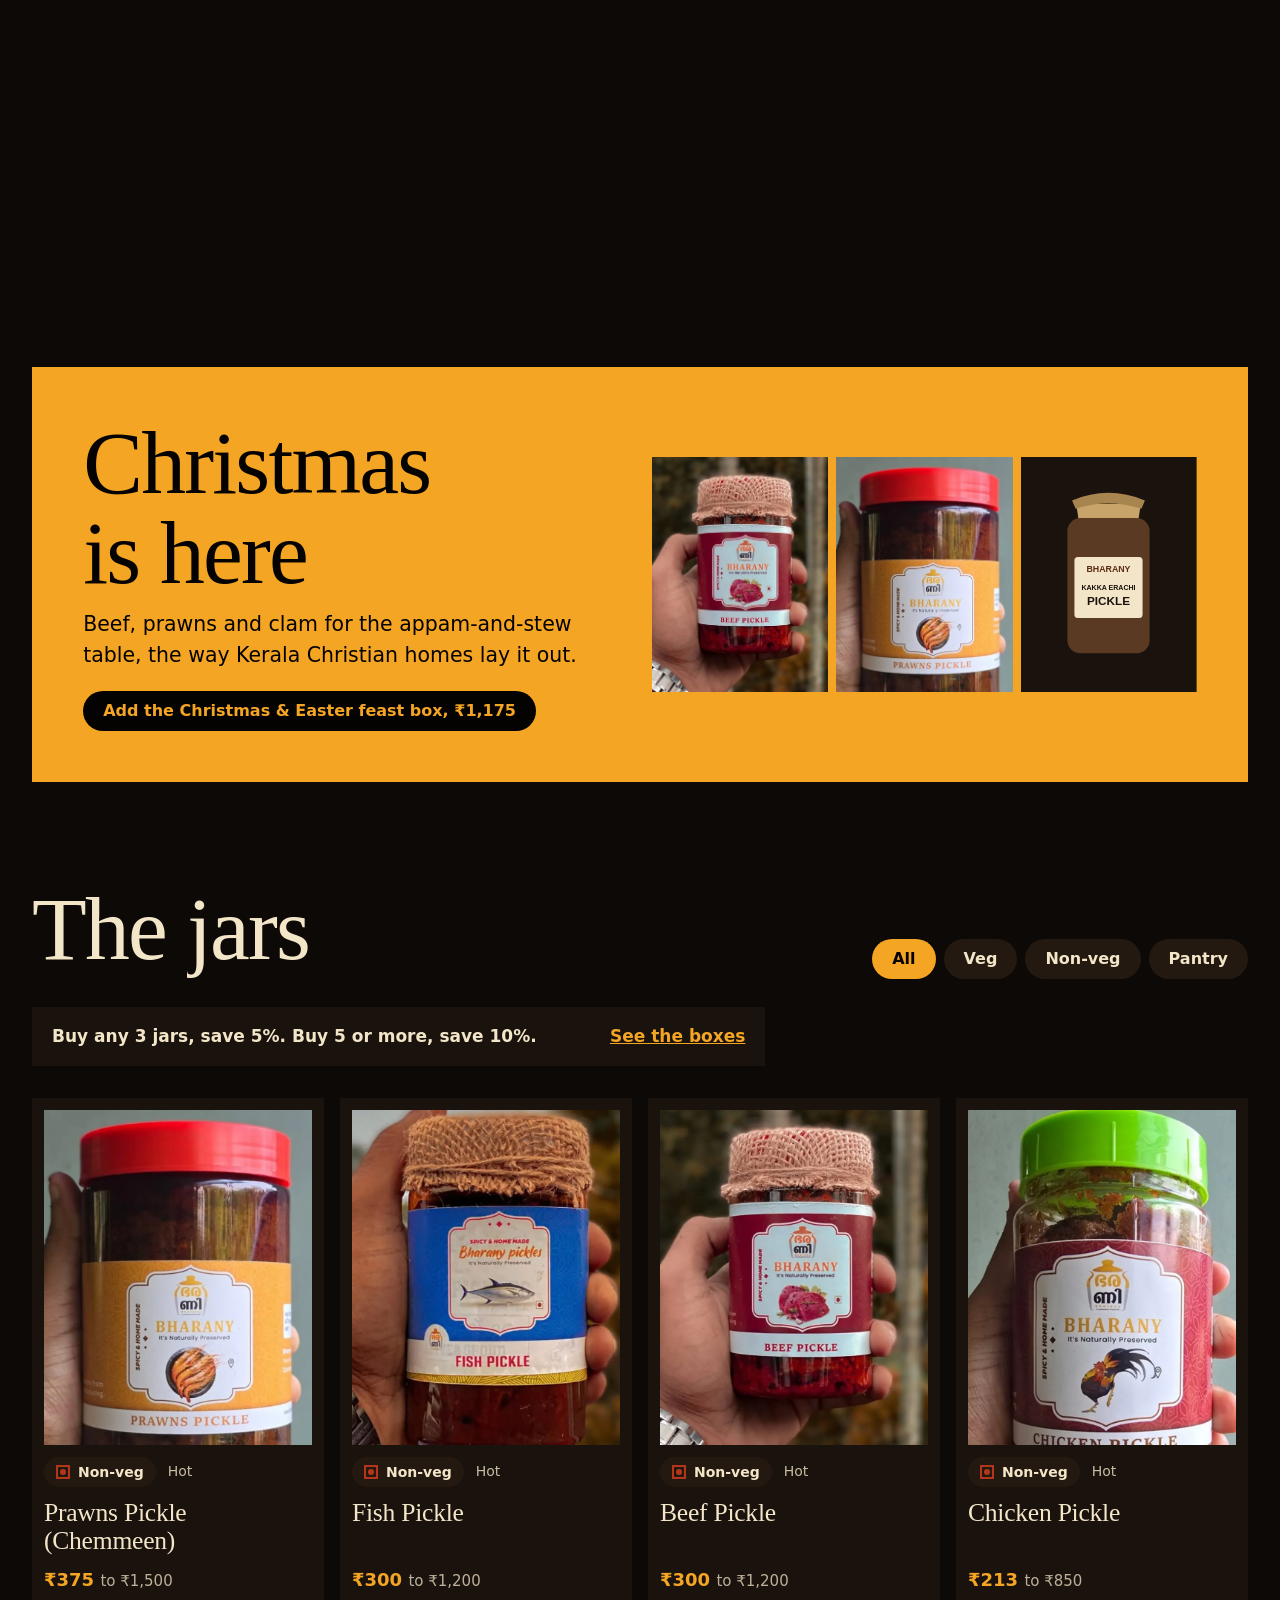
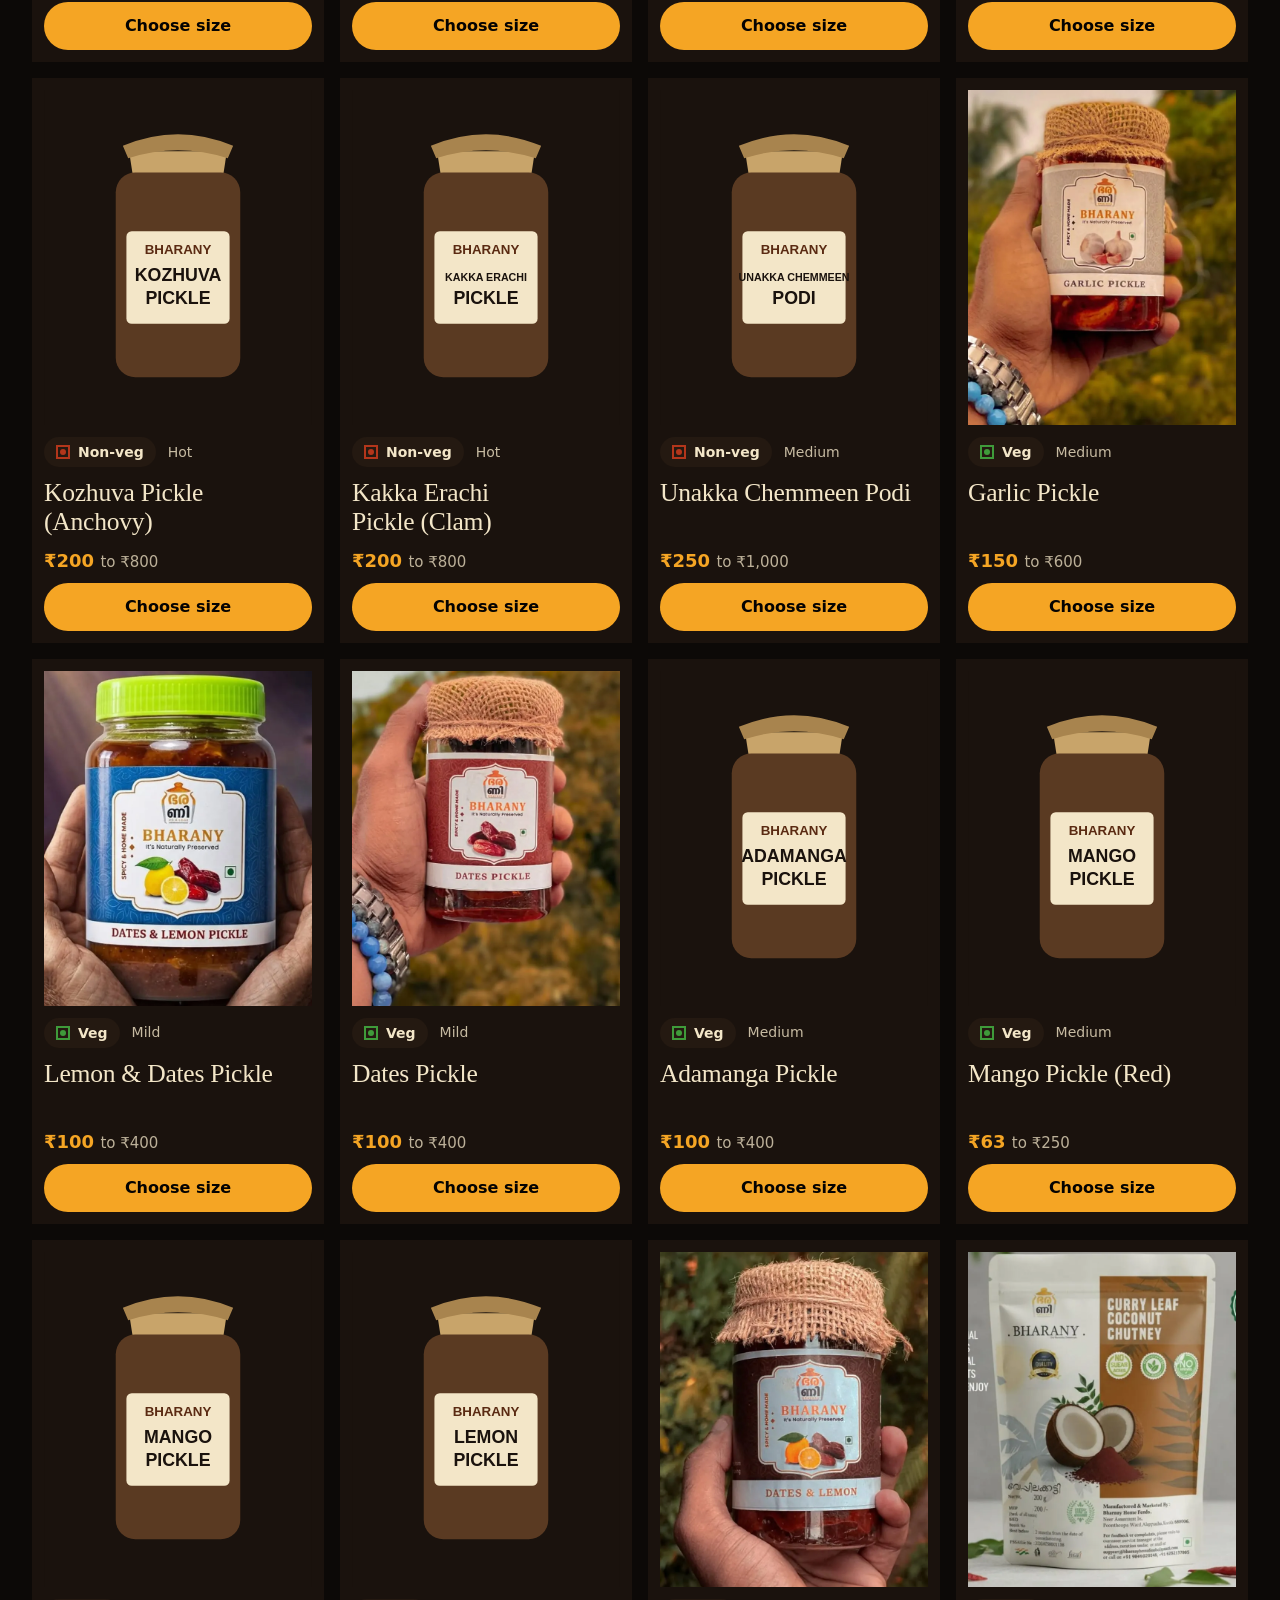
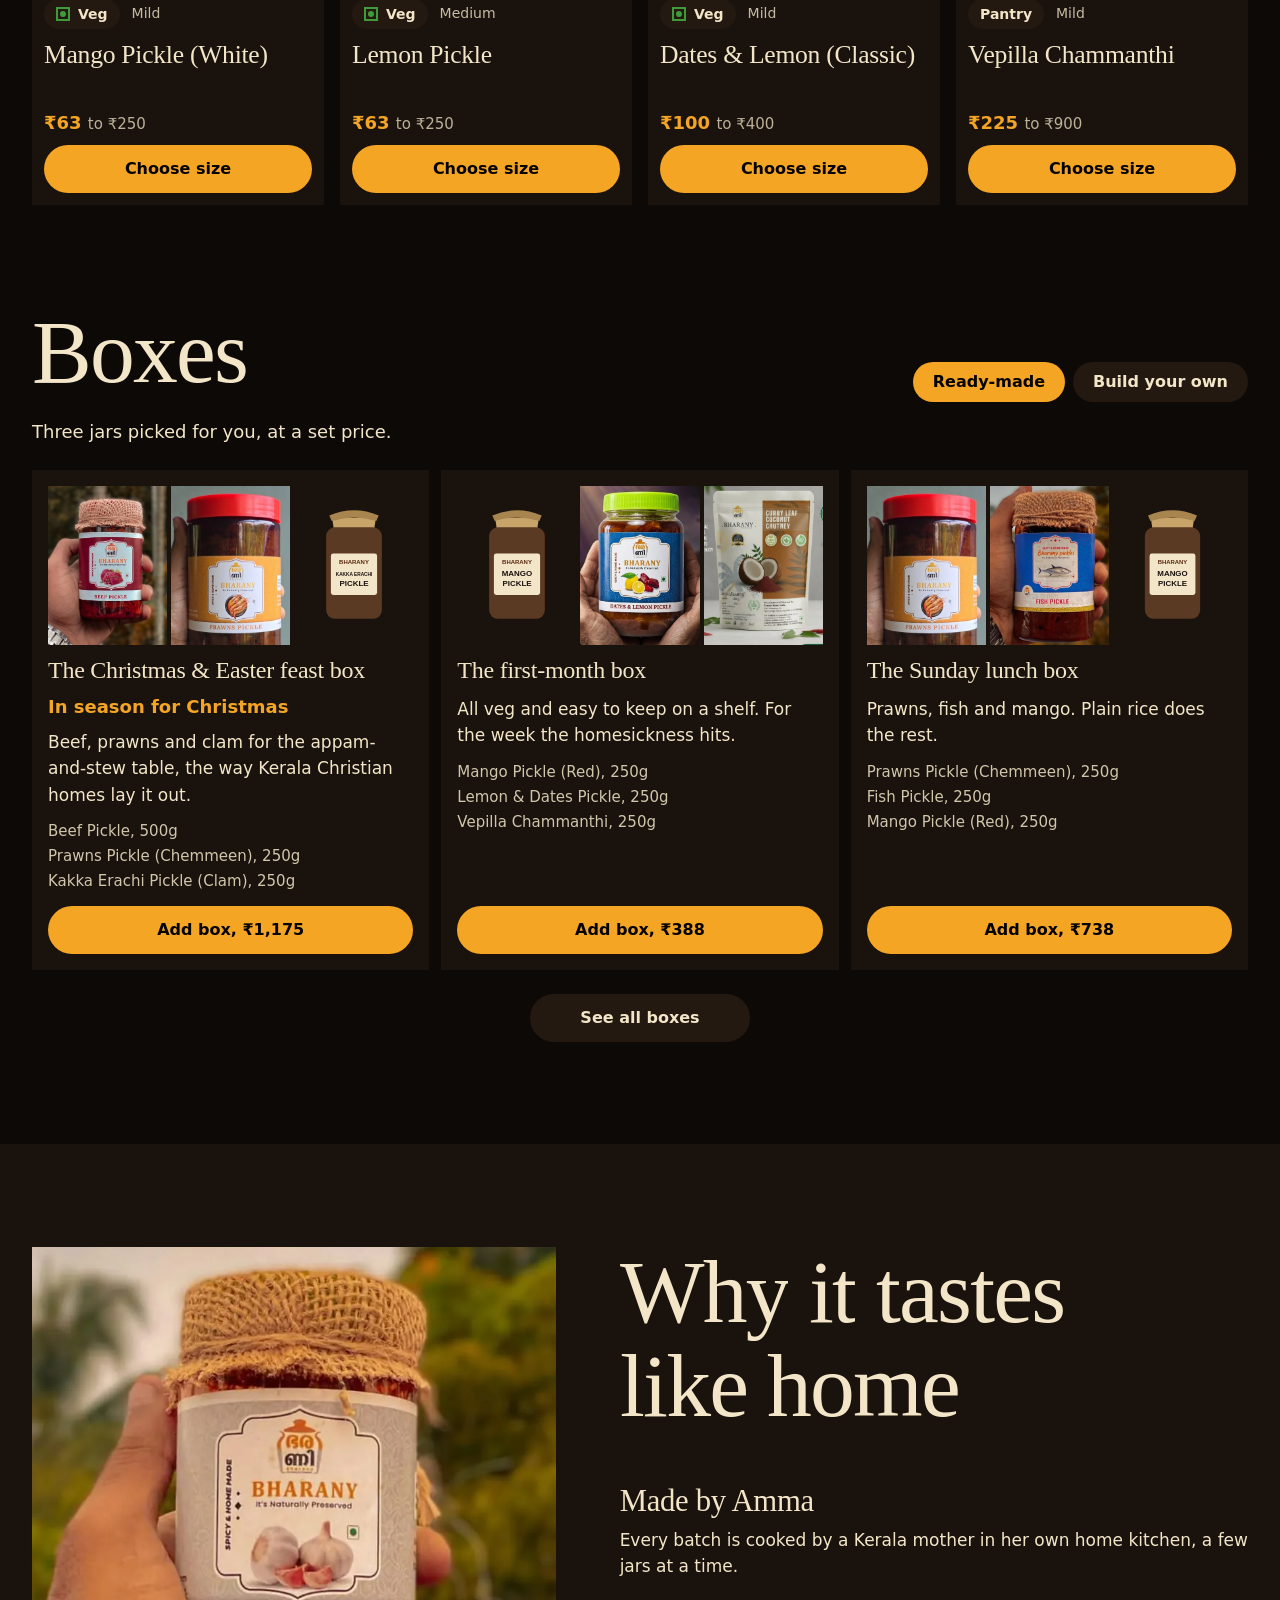
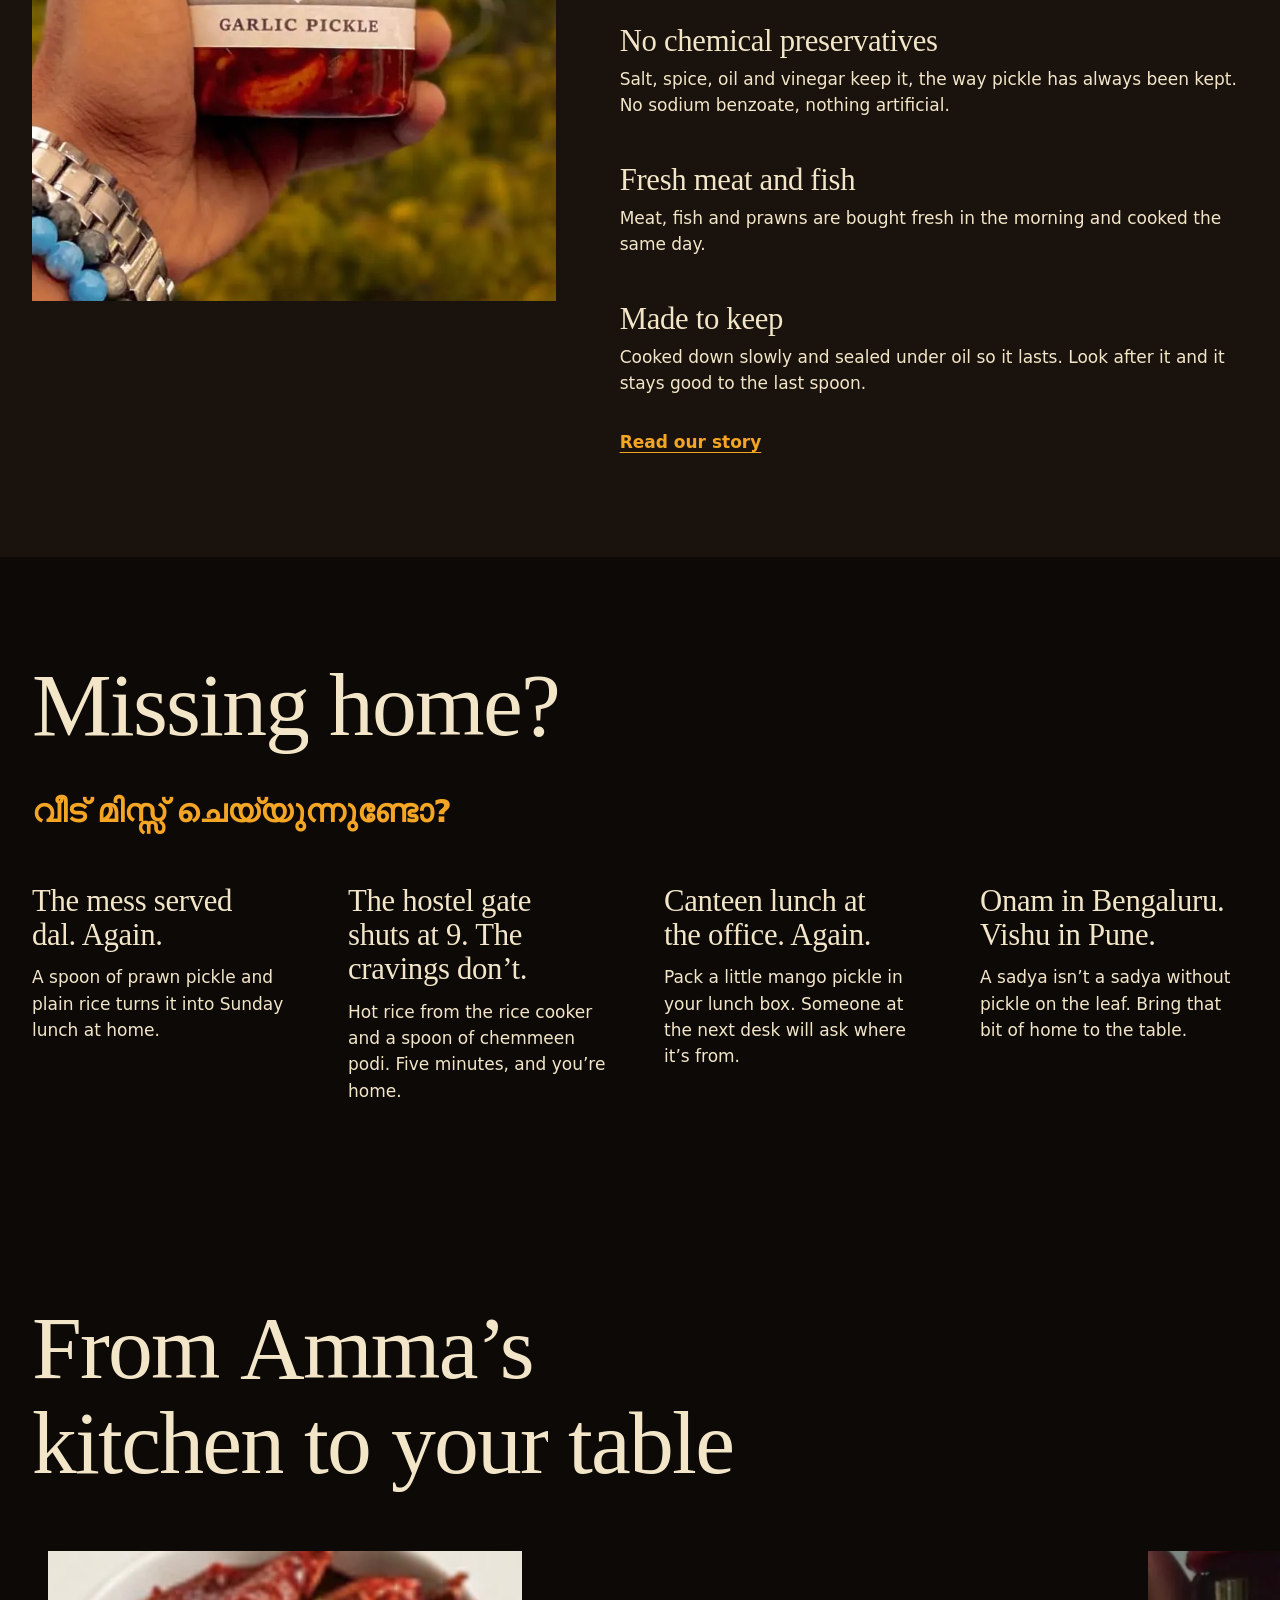
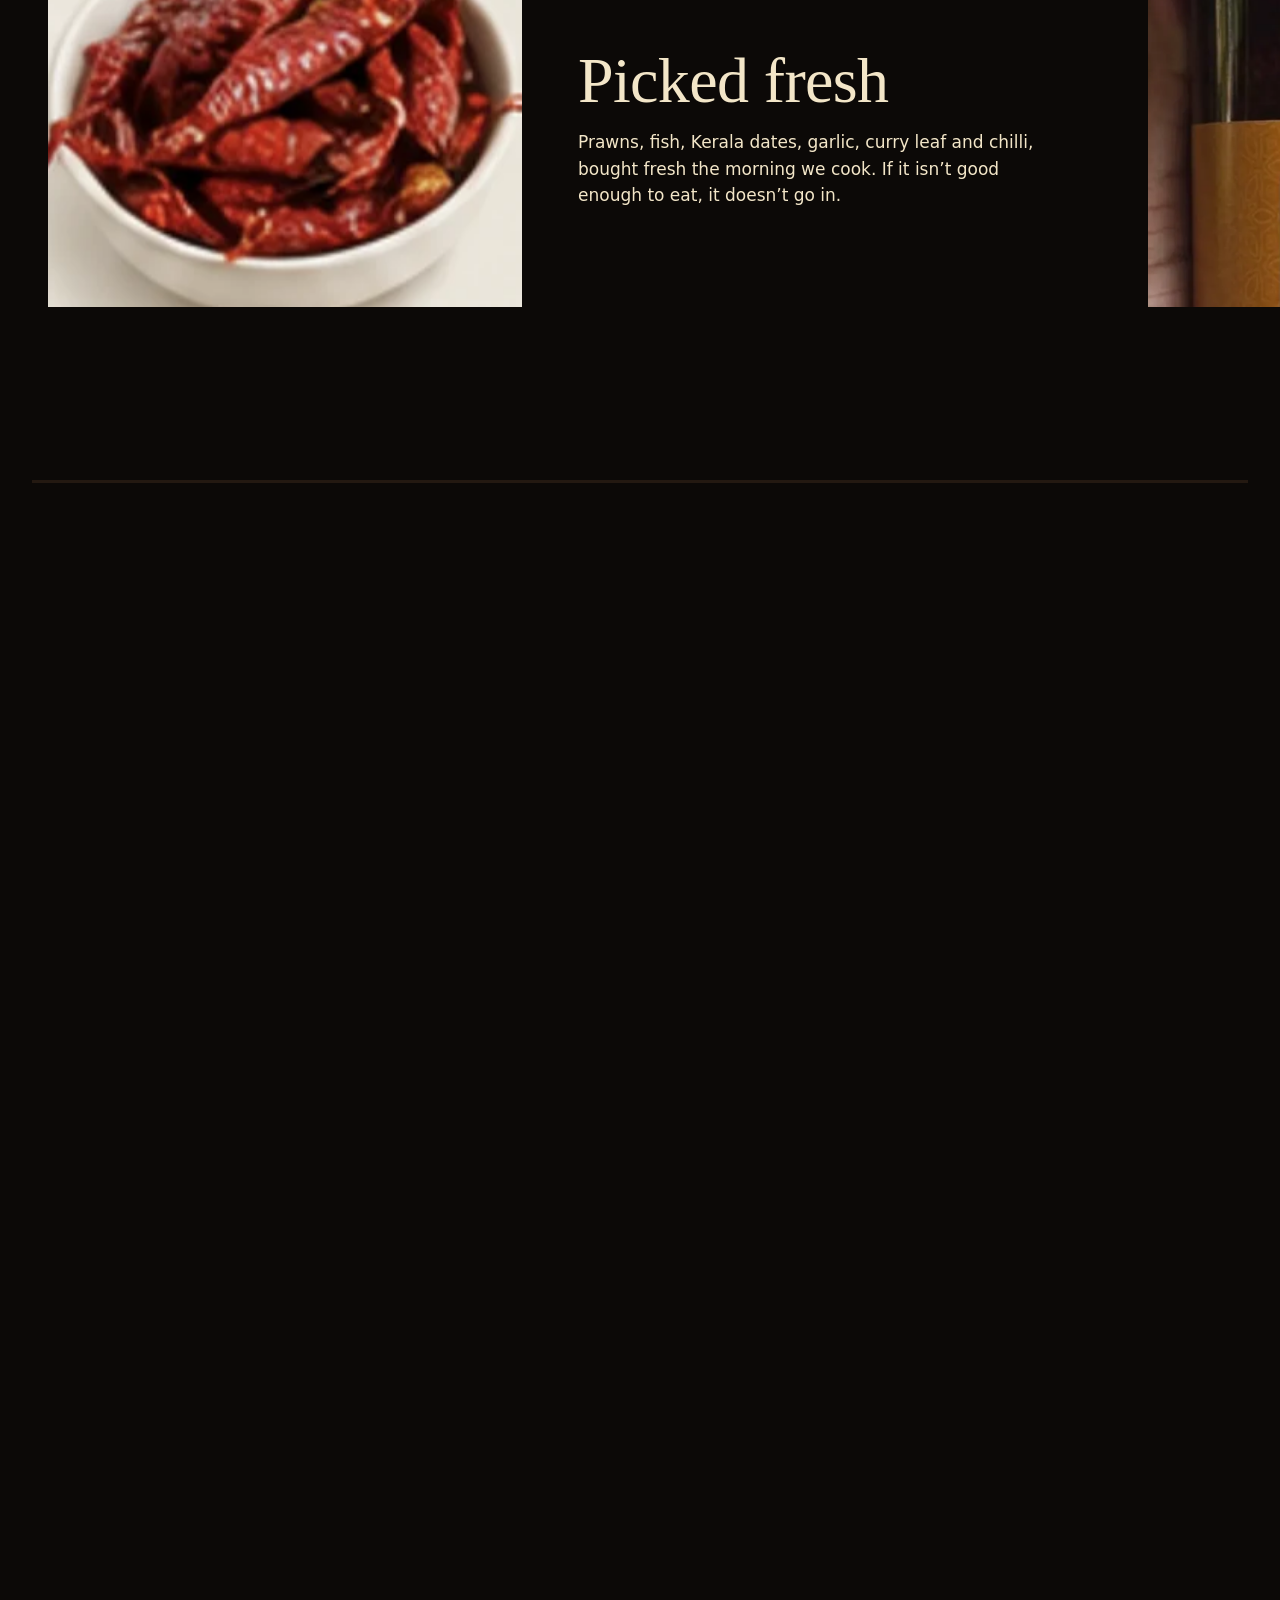
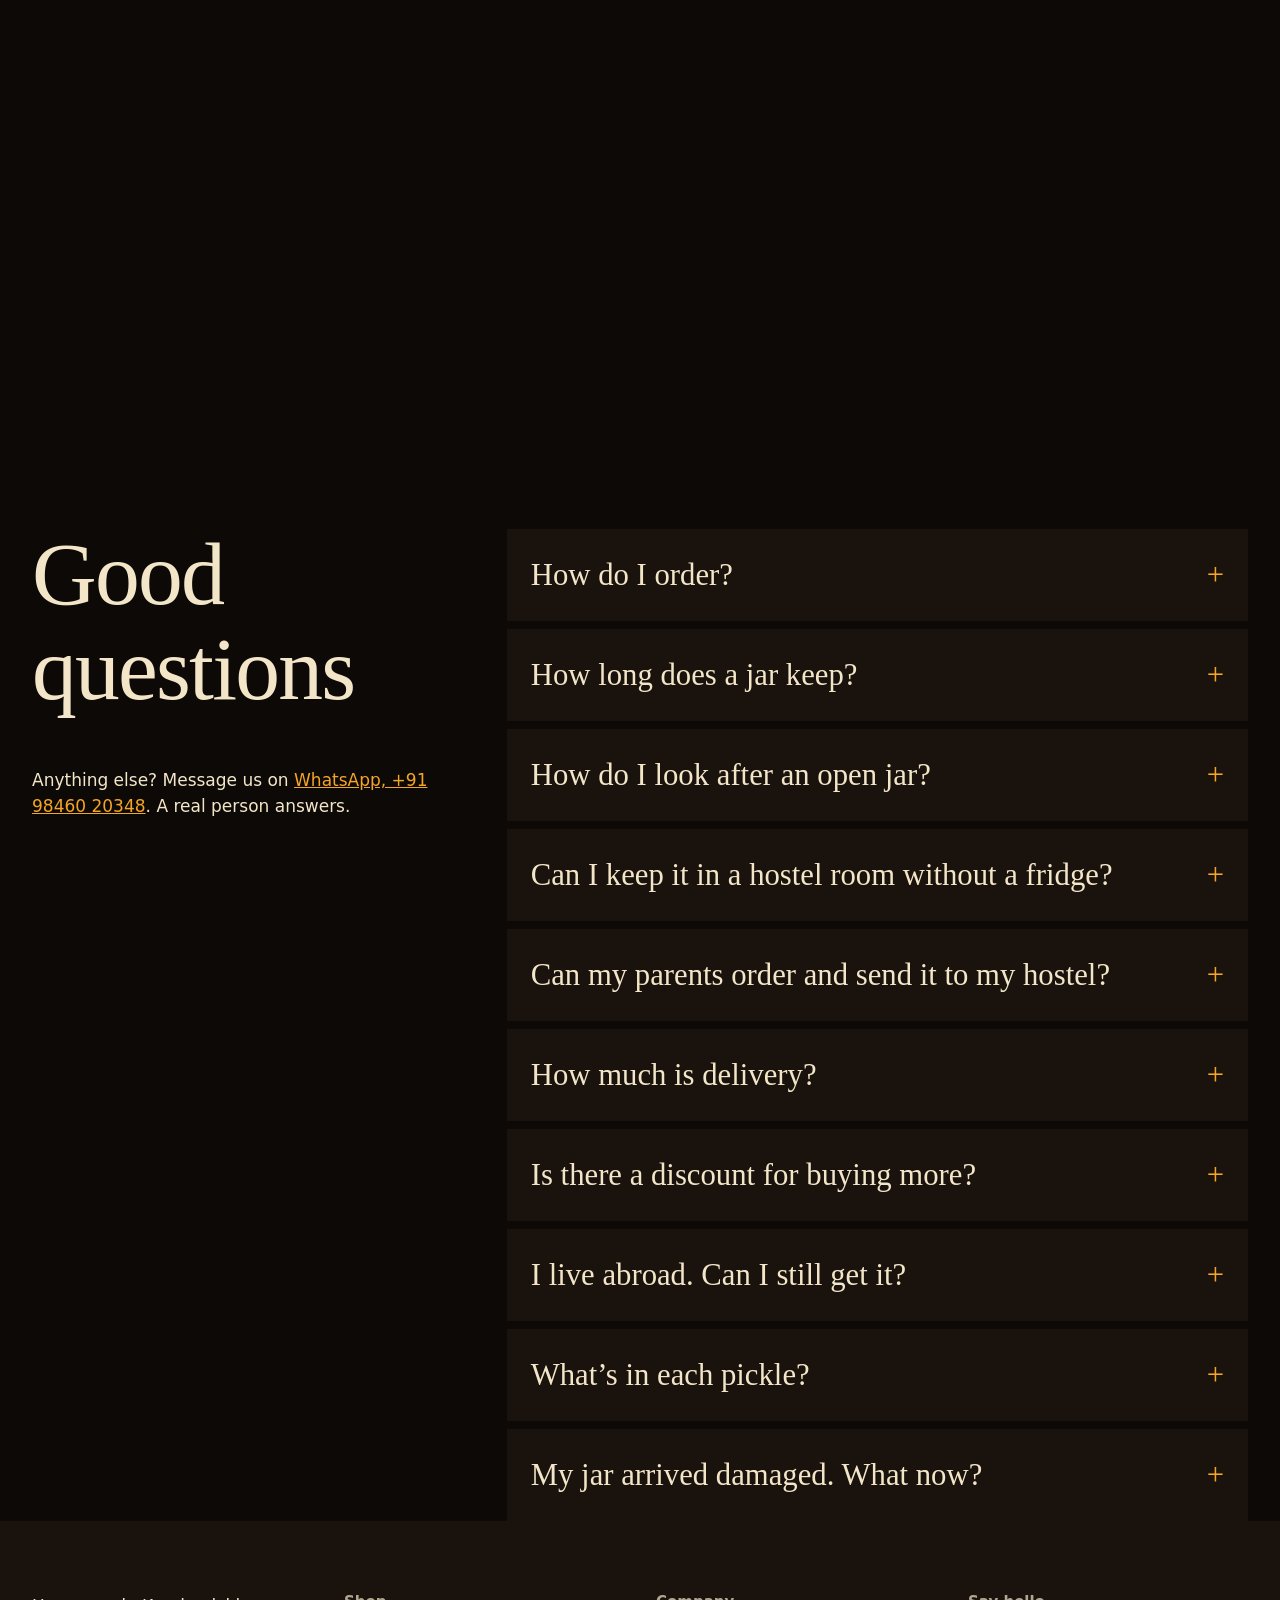
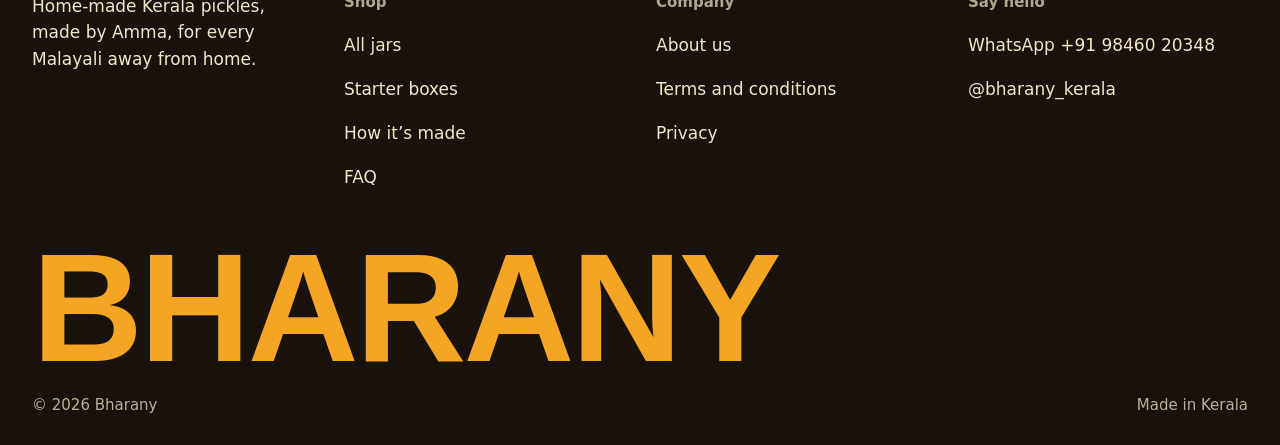
==== commit 7ad3a5e3: "Align every full-width element to the 1280px content edge Nav, hero copy, story heading, story bar a" ====
--- a/index.html
+++ b/index.html
@@ -54,7 +54,7 @@
   .ing li{grid-template-columns:72px minmax(0,1fr);gap:16px}.ing img{width:72px;height:72px}.ing b{font-size:20px}}
 @media(min-width:900px){
   /* sized by width and height together, so the name stays on one line and the copy clears the nav on short laptop screens */
-  .hero-copy{position:absolute;left:0;top:calc(50% + 36px);transform:translateY(-50%);padding:0 var(--margin);width:50%}
+  .hero-copy{position:absolute;left:0;top:calc(50% + 36px);transform:translateY(-50%);padding:0 0 0 var(--edge);width:50%}
   .hero-copy h1{font-size:clamp(84px,min(10.5vw,21svh),200px);white-space:nowrap}
   .hero-copy .lede{margin:12px 0 24px}
 }
@@ -160,7 +160,7 @@
 
 /* storyboard: pinned and scrubbed sideways on desktop, stacked on phones */
 .story{container-type:inline-size;max-width:none;padding:0;margin-top:var(--gap);overflow:hidden;position:relative}
-.story-head{position:absolute;top:96px;left:var(--margin);right:var(--margin);z-index:2}
+.story-head{position:absolute;top:96px;left:0;right:0;padding-inline:var(--edge);z-index:2}
 .story-head h2{margin:0}
 .story-track{display:flex;height:100svh;width:max-content;will-change:transform;list-style:none;padding:0}
 .panel{width:min(100cqw,1100px);height:100%;flex:none;display:grid;grid-template-columns:minmax(0,1fr);align-content:center;gap:24px;padding:200px var(--margin) 56px;position:relative;overflow:hidden}
@@ -168,7 +168,7 @@
 .panel figure{overflow:hidden;aspect-ratio:4/3;max-height:46vh;background:var(--surface);color:var(--ink)}
 .panel figure img,#cook-fig video{width:100%;height:100%;object-fit:cover}
 @media(min-width:900px){.panel figure{order:-1;max-height:56vh}.panel{padding-inline:48px;grid-template-columns:repeat(2,minmax(0,1fr));align-items:center;gap:56px}}
-.story-bar{position:absolute;left:var(--margin);right:var(--margin);bottom:24px;height:3px;background:var(--surface-2)}
+.story-bar{position:absolute;left:var(--edge);right:var(--edge);bottom:24px;height:3px;background:var(--surface-2)}
 .story-bar i{display:block;height:100%;background:var(--accent);transform-origin:0;transform:scaleX(0)}
 @media(max-width:899px){
   .story-head{position:static;padding:0 var(--margin)}
--- a/css/site.css
+++ b/css/site.css
@@ -20,7 +20,9 @@
   --ease:cubic-bezier(.2,.7,.2,1);
   /* five sizes do the work */
   --t-display:clamp(88px,22vw,300px); --t-h2:clamp(44px,7vw,96px); --t-h3:clamp(24px,2.4vw,32px); --t-body:17px; --t-small:15px;
-  --gap:clamp(72px,8vw,128px); --margin:clamp(16px,3vw,32px);
+  --gap:clamp(72px,8vw,128px);
+  /* one left and right edge for everything full-bleed: lines up with the 1280px content column */
+  --edge:max(var(--margin),calc((100% - 1280px) / 2 + var(--margin))); --margin:clamp(16px,3vw,32px);
 }
 *{box-sizing:border-box;margin:0}
 html.lenis,html.lenis body{height:auto}
@@ -55,7 +57,7 @@
 .tag{font:600 14px/1 var(--body);color:var(--ink);background:var(--surface-2);padding:8px 12px;border-radius:9999px;width:fit-content;display:inline-flex;align-items:center}
 
 /* nav: one line, wordmark + a few links + cart. Hides on scroll down (motion.js) */
-nav{position:fixed;inset:0 0 auto 0;z-index:20;display:flex;gap:12px;align-items:center;padding:16px var(--margin);height:72px;transition:transform .4s var(--ease),background .3s}
+nav{position:fixed;inset:0 0 auto 0;z-index:20;display:flex;gap:12px;align-items:center;padding:16px var(--margin);height:72px;padding-inline:var(--edge);transition:transform .4s var(--ease),background .3s}
 nav.solid{background:var(--ground)}
 nav.away{transform:translateY(-110%)}
 .brand{font:700 26px/1 var(--brand);letter-spacing:.02em;color:var(--accent)}
@@ -110,14 +112,14 @@
 .cta{text-align:center;padding-bottom:var(--gap)}
 .cta h2{margin-bottom:28px}
 .cta p{margin:20px auto 0}
-footer{background:var(--surface);color:var(--ink);padding:72px var(--margin) 28px}
-.foot{max-width:1440px;margin:auto;display:grid;gap:32px;grid-template-columns:repeat(auto-fit,minmax(200px,1fr))}
+footer{background:var(--surface);color:var(--ink);padding:72px var(--edge) 28px}
+.foot{display:grid;gap:32px;grid-template-columns:repeat(auto-fit,minmax(200px,1fr))}
 footer h3{font:600 var(--t-small) var(--body);letter-spacing:0;text-wrap:wrap;color:var(--ink);opacity:.7;margin-bottom:12px}
 footer ul{list-style:none;padding:0;display:grid;gap:0}
 footer li a{display:inline-flex;align-items:center;min-height:44px}
 footer a:hover{color:var(--accent)}
-.foot-name{max-width:1440px;margin:48px auto 0;font-family:var(--brand);font-weight:700;font-size:clamp(56px,12vw,180px);line-height:.8;color:var(--accent);letter-spacing:-.02em}
-.legal{max-width:1440px;margin:24px auto 0;display:flex;justify-content:space-between;flex-wrap:wrap;gap:8px;font-size:var(--t-small);opacity:.75}
+.foot-name{margin:48px 0 0;font-family:var(--brand);font-weight:700;font-size:clamp(56px,12vw,180px);line-height:.8;color:var(--accent);letter-spacing:-.02em}
+.legal{margin:24px 0 0;display:flex;justify-content:space-between;flex-wrap:wrap;gap:8px;font-size:var(--t-small);opacity:.75}
 
 /* page-transition curtain */
 .curtain{position:fixed;inset:0;background:var(--accent);z-index:50;transform:scaleY(0);transform-origin:50% 100%;pointer-events:none;
@@ -208,6 +210,6 @@
 .wa-float svg{width:22px;height:22px}
 @media(max-width:560px){.wa-float span{display:none}.wa-float{padding:0 16px}}
 @media(max-width:899px){.cobar:not([hidden])~.wa-float{display:none}}
-.ob-short{display:none}
+.ob-short{display:none}.offerbar p{max-width:none}
 @media(max-width:560px){.ob-more{display:none}.ob-short{display:inline}}
 @media(max-width:899px){.hero-acts{justify-content:center}}
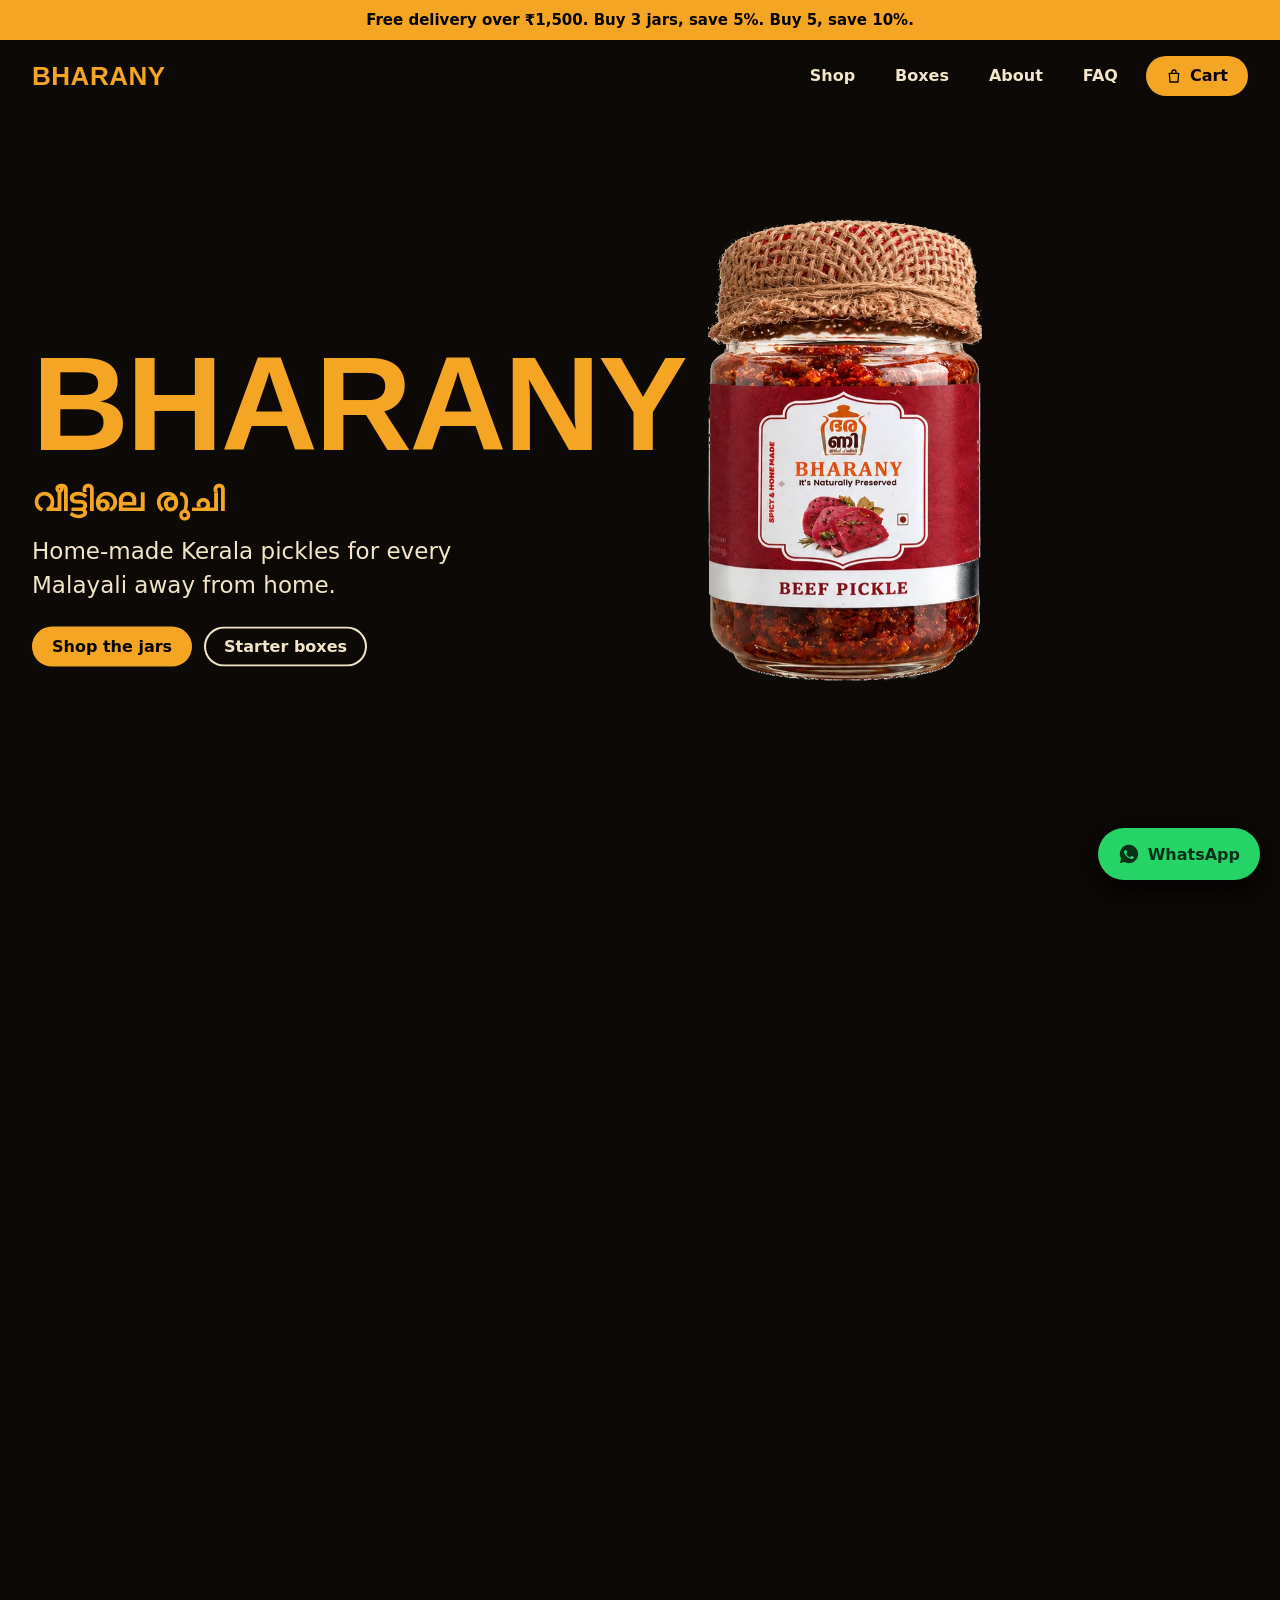
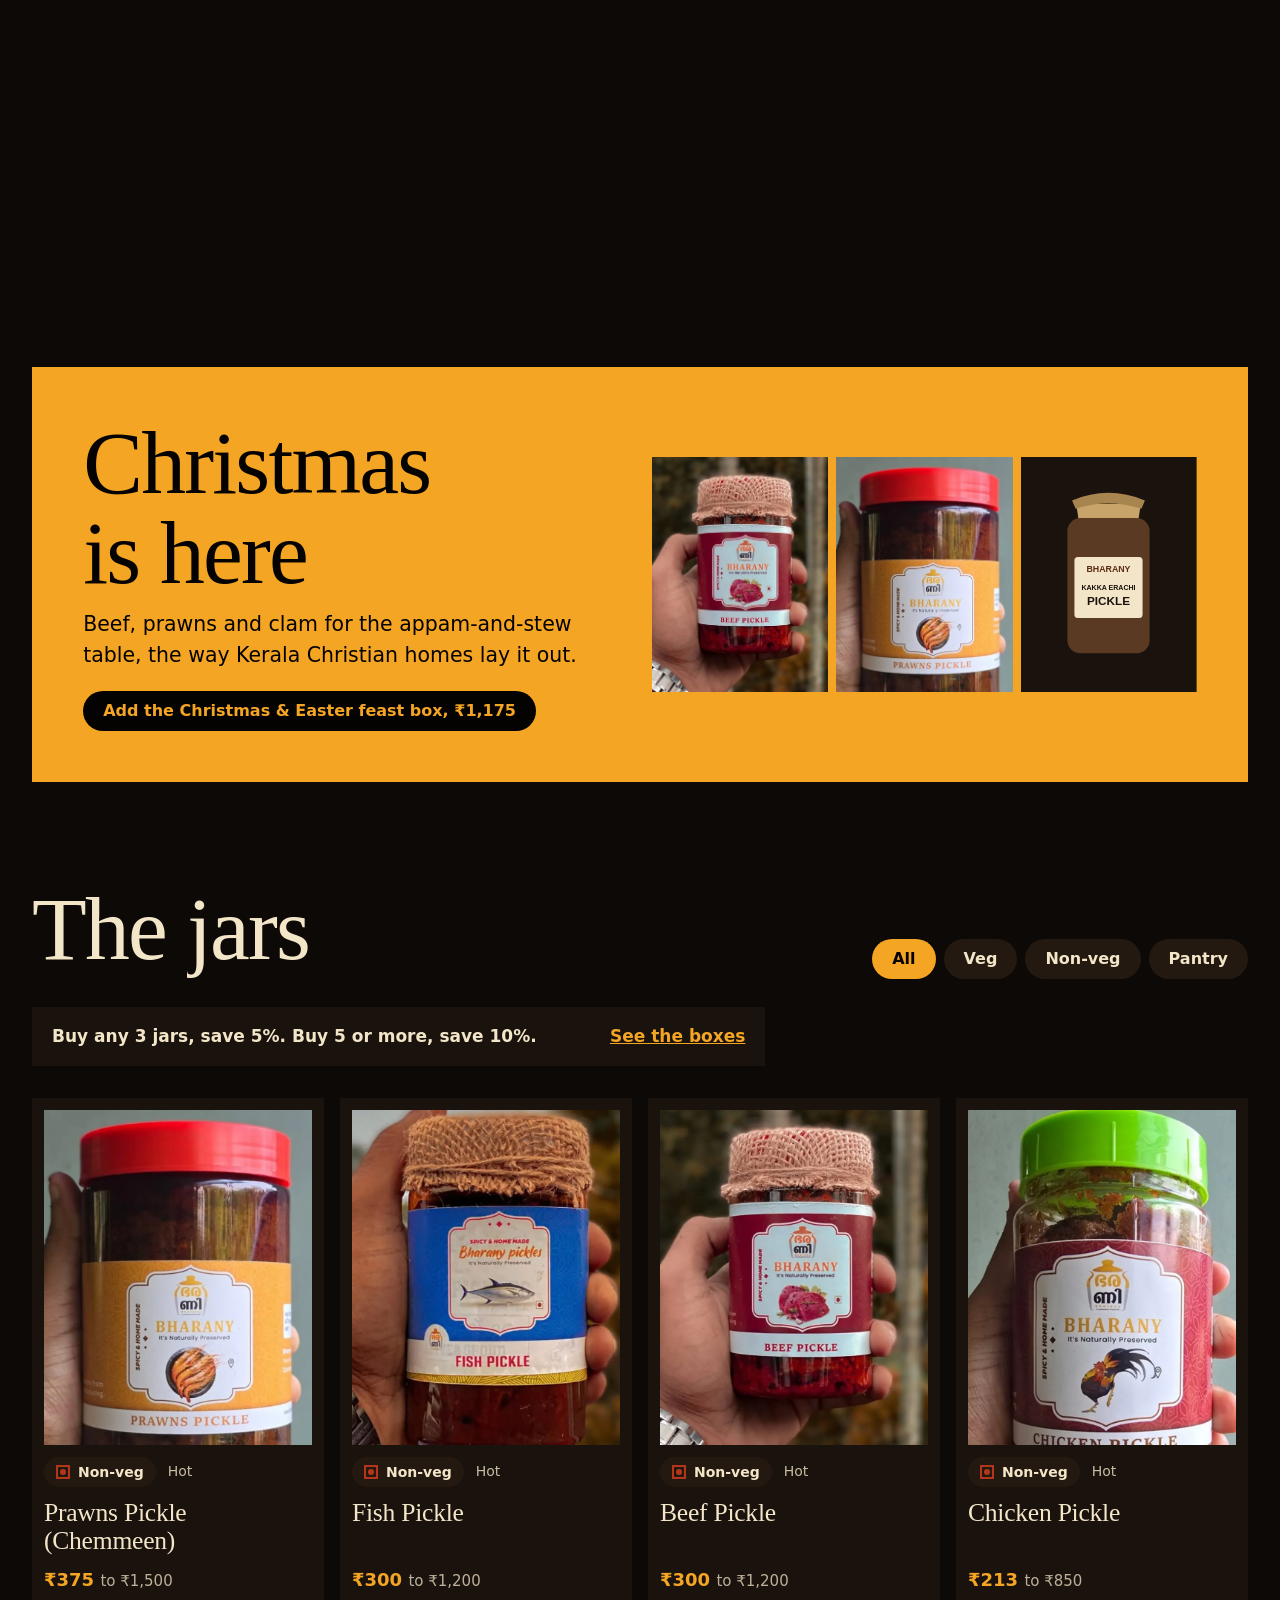
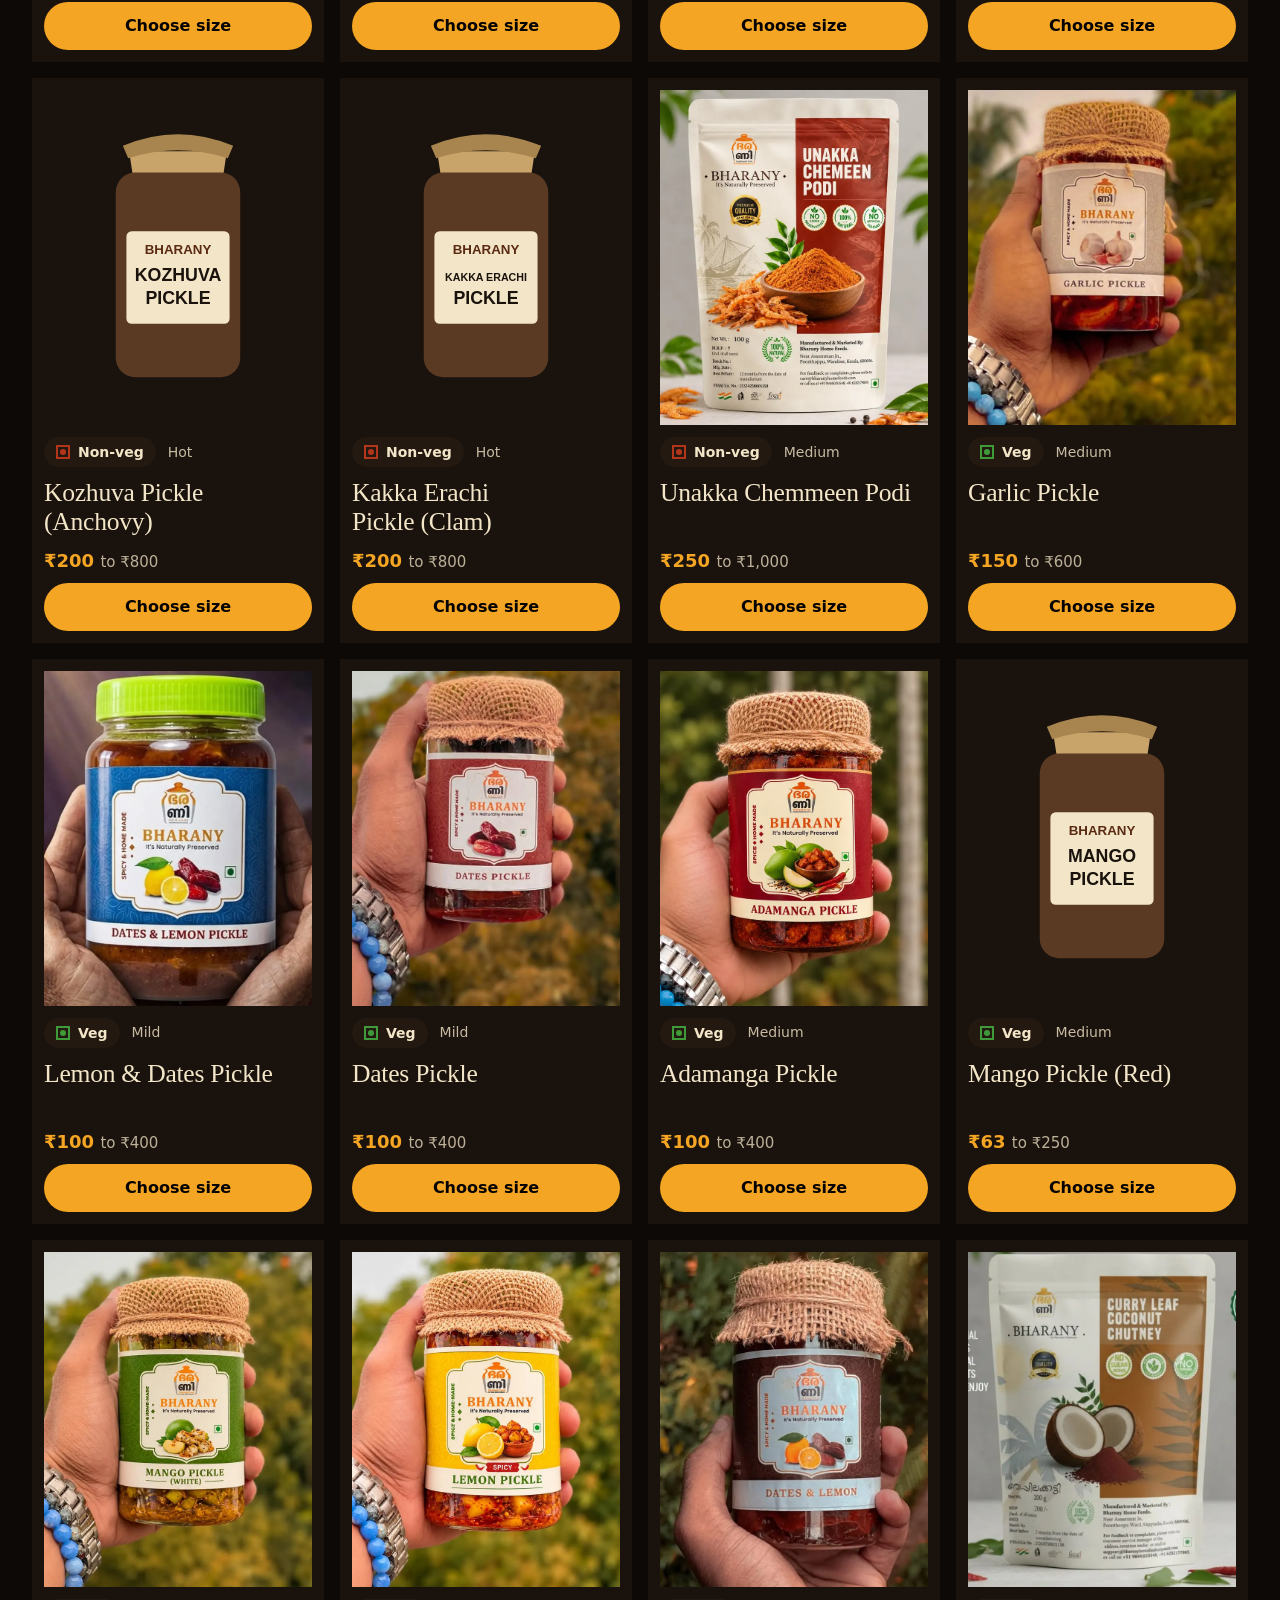
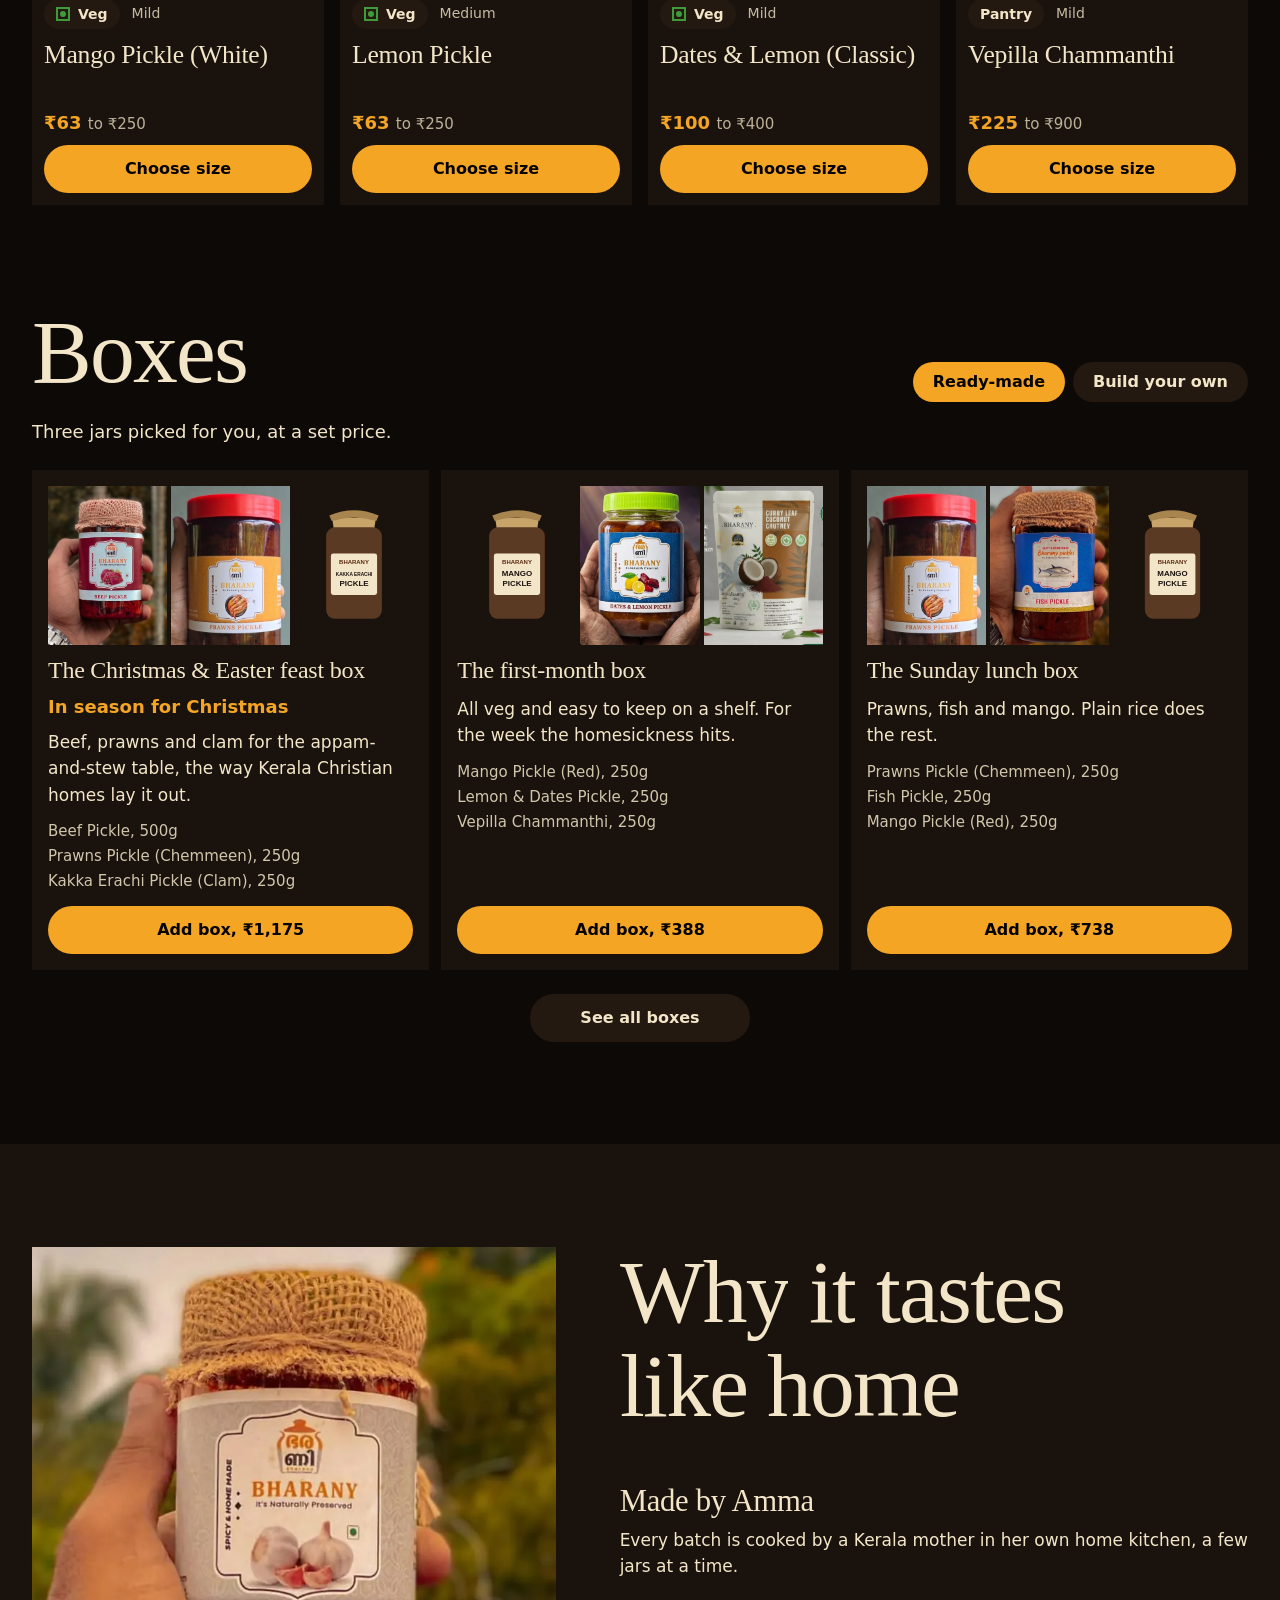
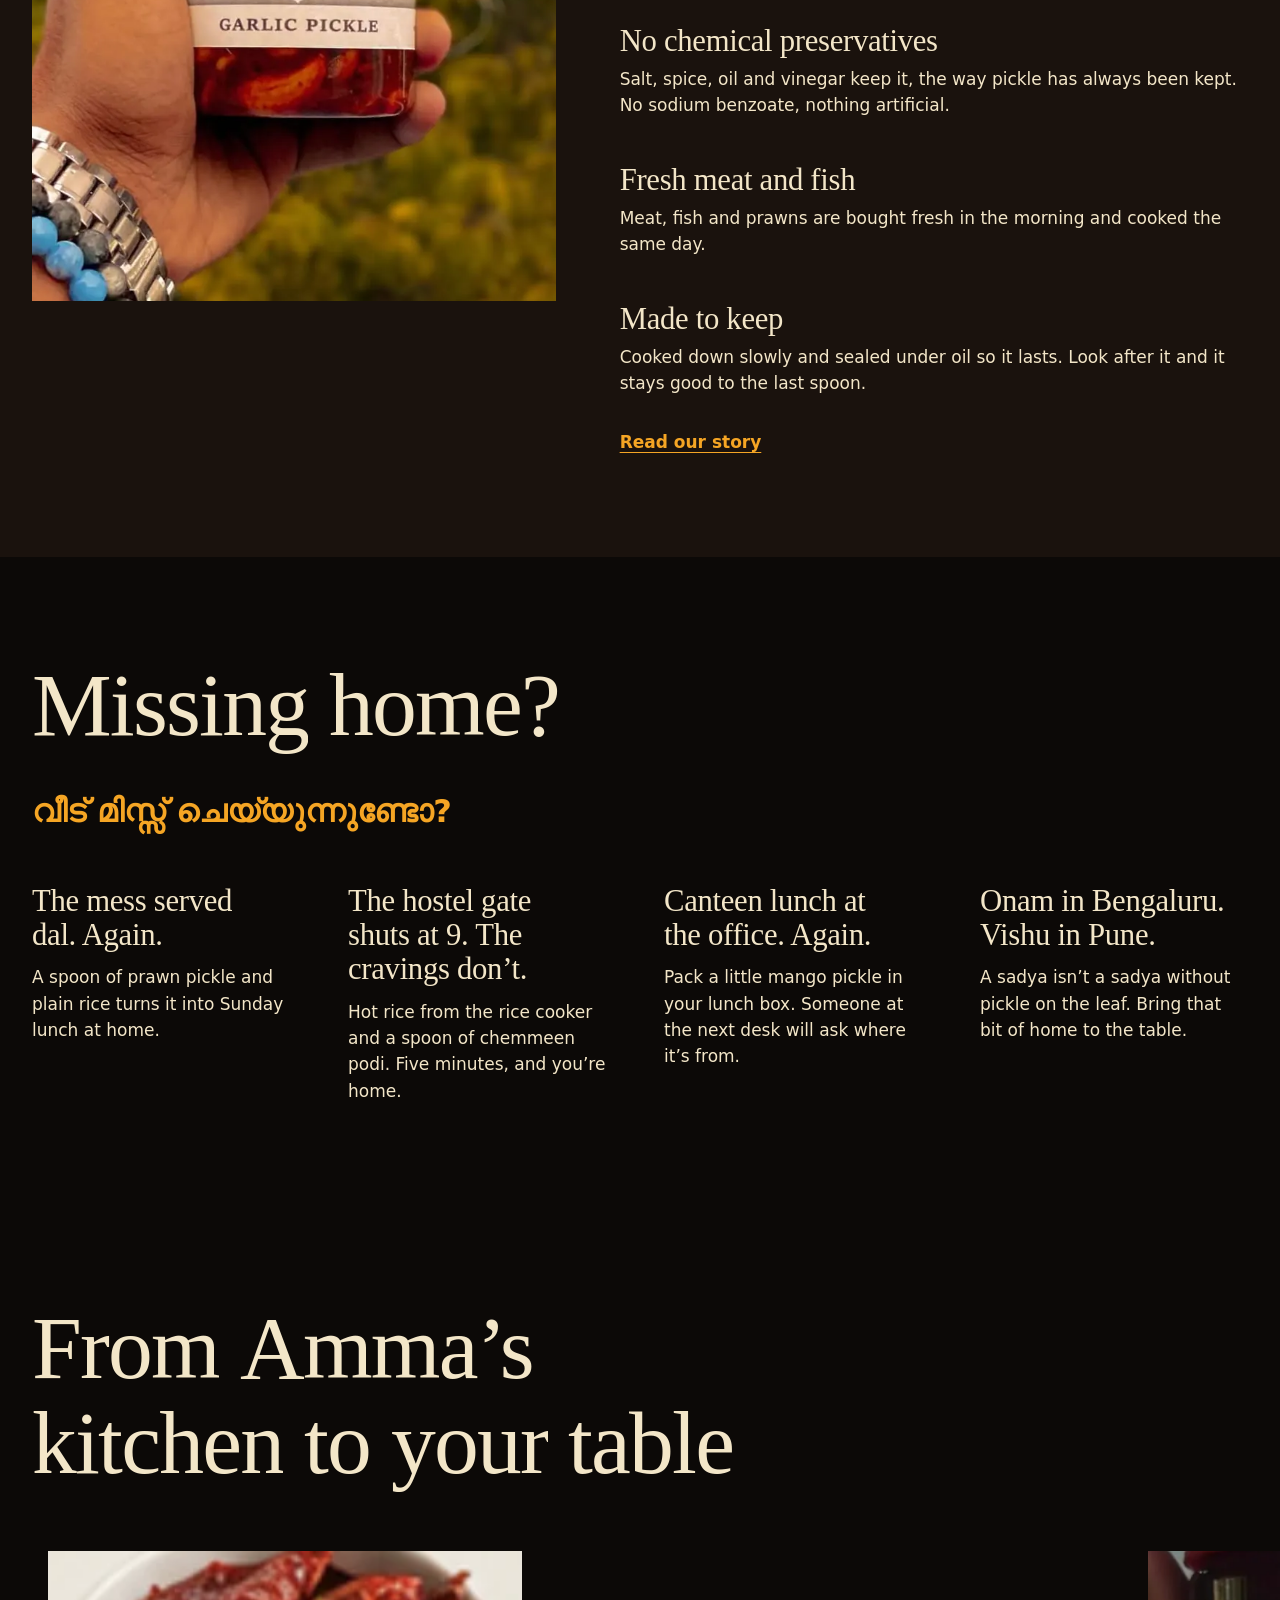
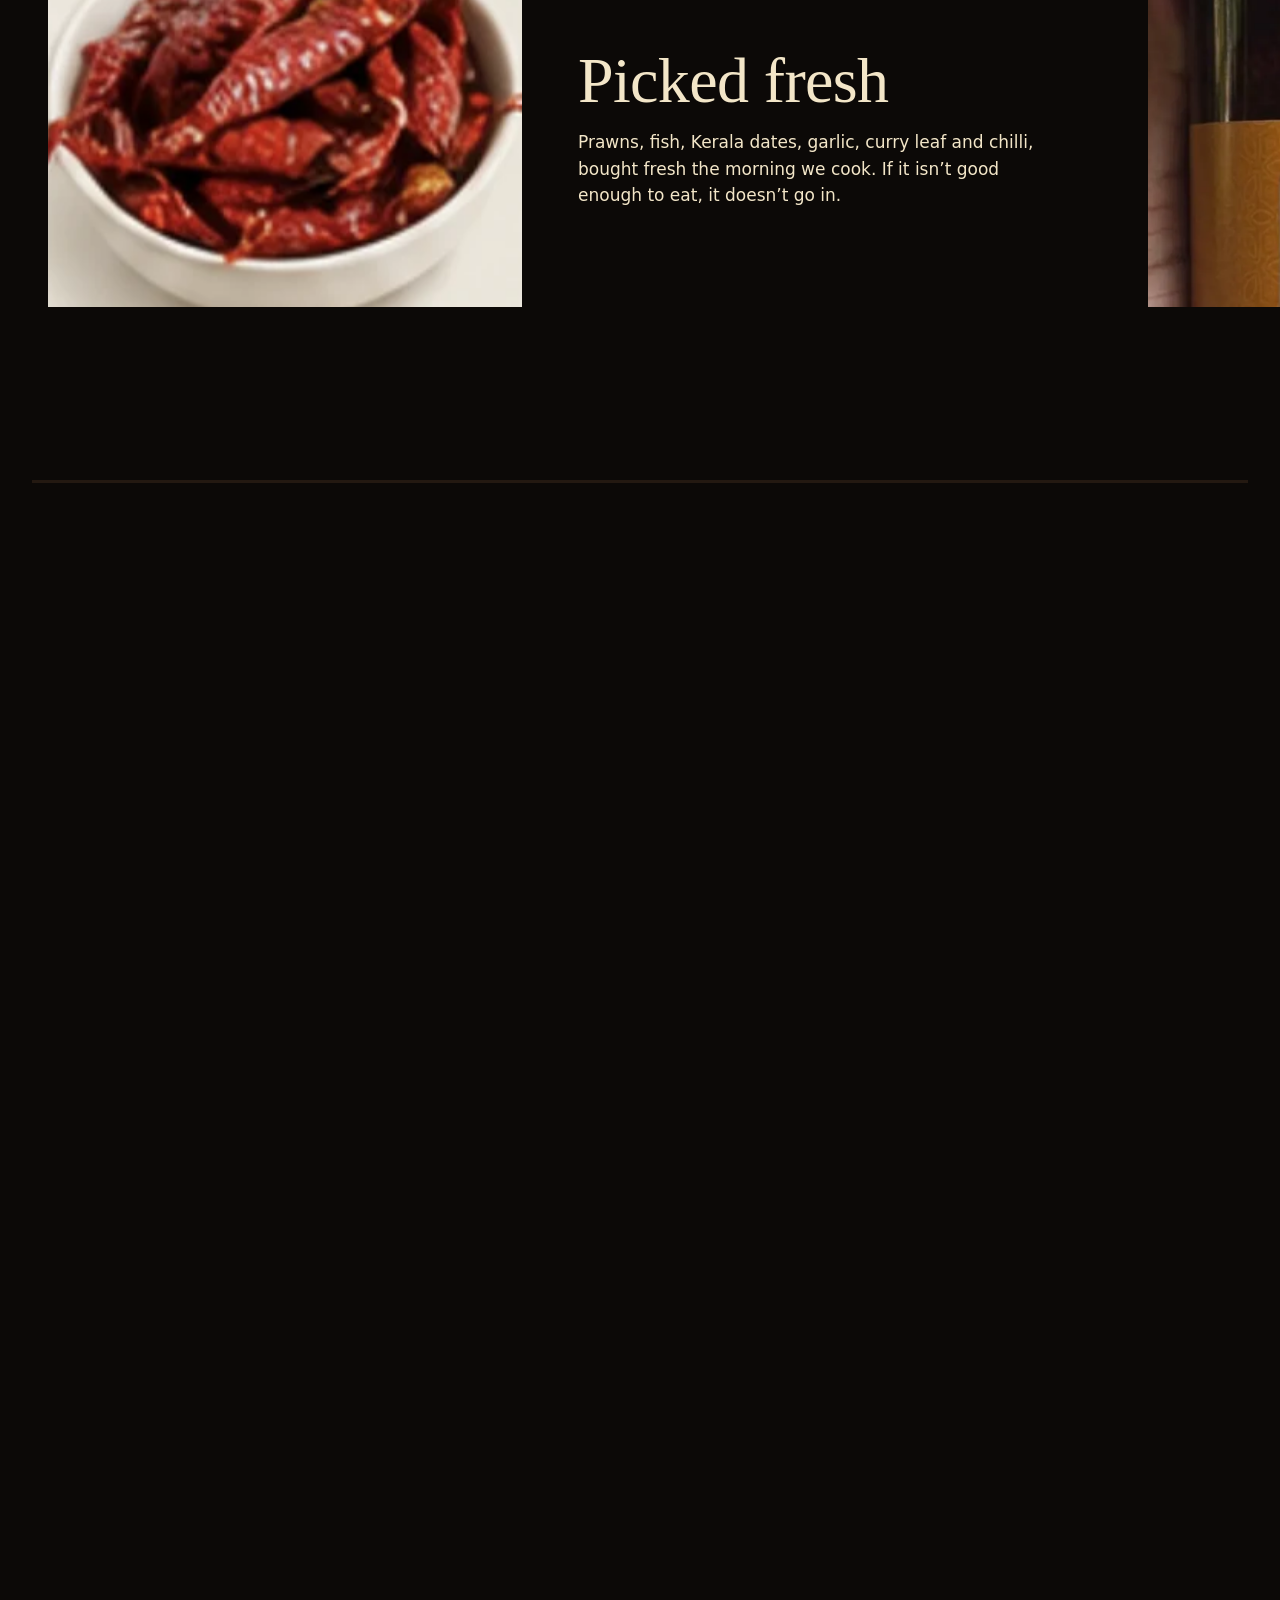
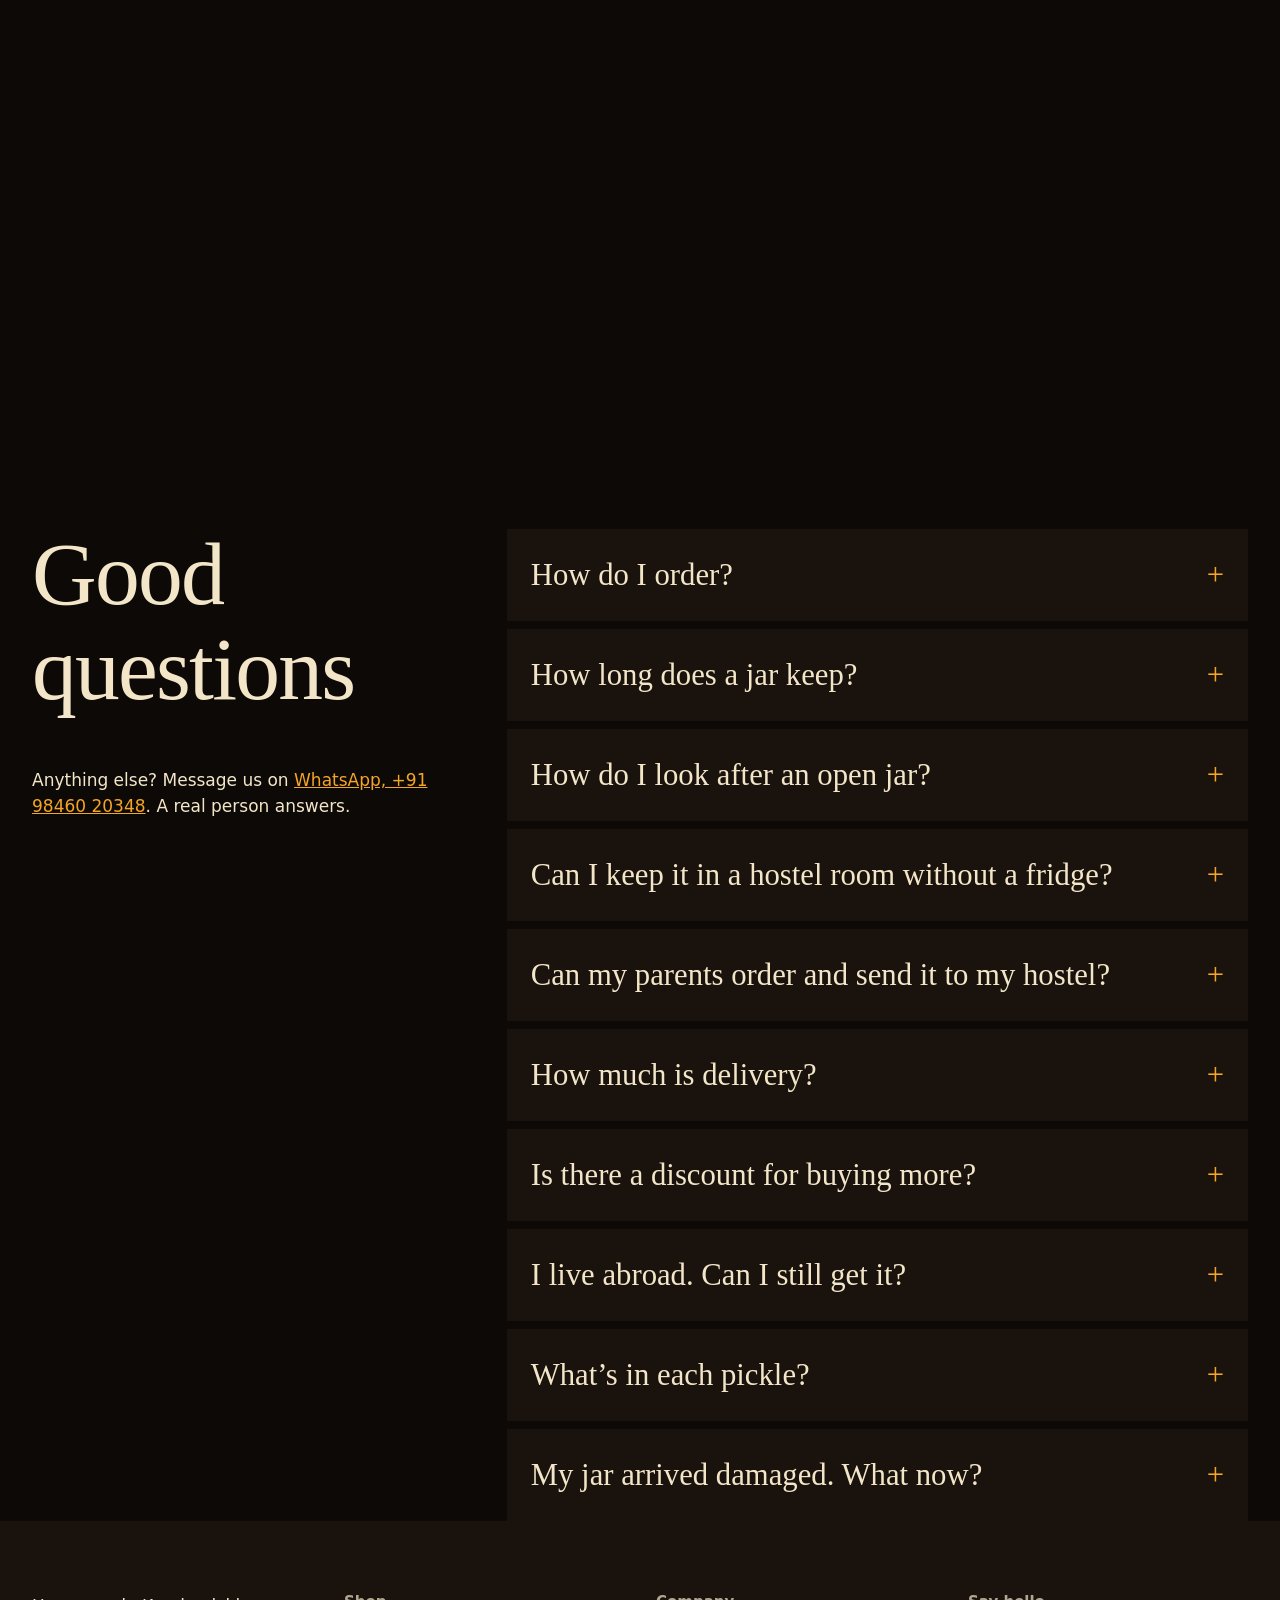
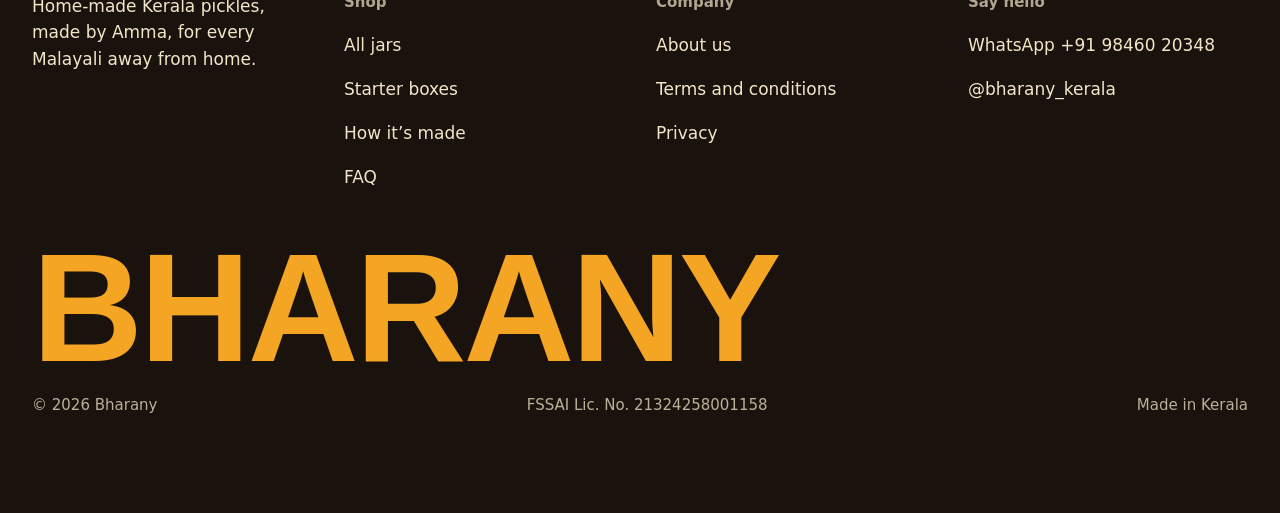
==== commit 1ca4aa42: "Add photos for four jars and the FSSAI licence number Real photos for Unakka Chemmeen Podi, Lemon, M" ====
--- a/index.html
+++ b/index.html
@@ -386,7 +386,7 @@
     <div><h3>Say hello</h3><ul><li><a href="https://wa.me/919846020348" target="_blank" rel="noopener">WhatsApp +91 98460 20348</a></li><li><a href="https://www.instagram.com/bharany_kerala">@bharany_kerala</a></li></ul></div>
   </div>
   <p class="foot-name wordmark" aria-hidden="true">BHARANY</p>
-  <div class="legal"><span>© <span data-year></span> Bharany</span><span>Made in Kerala</span></div>
+  <div class="legal"><span>© <span data-year></span> Bharany</span><span>FSSAI Lic. No. 21324258001158</span><span>Made in Kerala</span></div>
 </footer>
 <div class="curtain" aria-hidden="true">BHARANY</div>
 
--- a/css/site.css
+++ b/css/site.css
@@ -112,7 +112,7 @@
 .cta{text-align:center;padding-bottom:var(--gap)}
 .cta h2{margin-bottom:28px}
 .cta p{margin:20px auto 0}
-footer{background:var(--surface);color:var(--ink);padding:72px var(--edge) 28px}
+footer{background:var(--surface);color:var(--ink);padding:72px var(--edge) 96px}
 .foot{display:grid;gap:32px;grid-template-columns:repeat(auto-fit,minmax(200px,1fr))}
 footer h3{font:600 var(--t-small) var(--body);letter-spacing:0;text-wrap:wrap;color:var(--ink);opacity:.7;margin-bottom:12px}
 footer ul{list-style:none;padding:0;display:grid;gap:0}
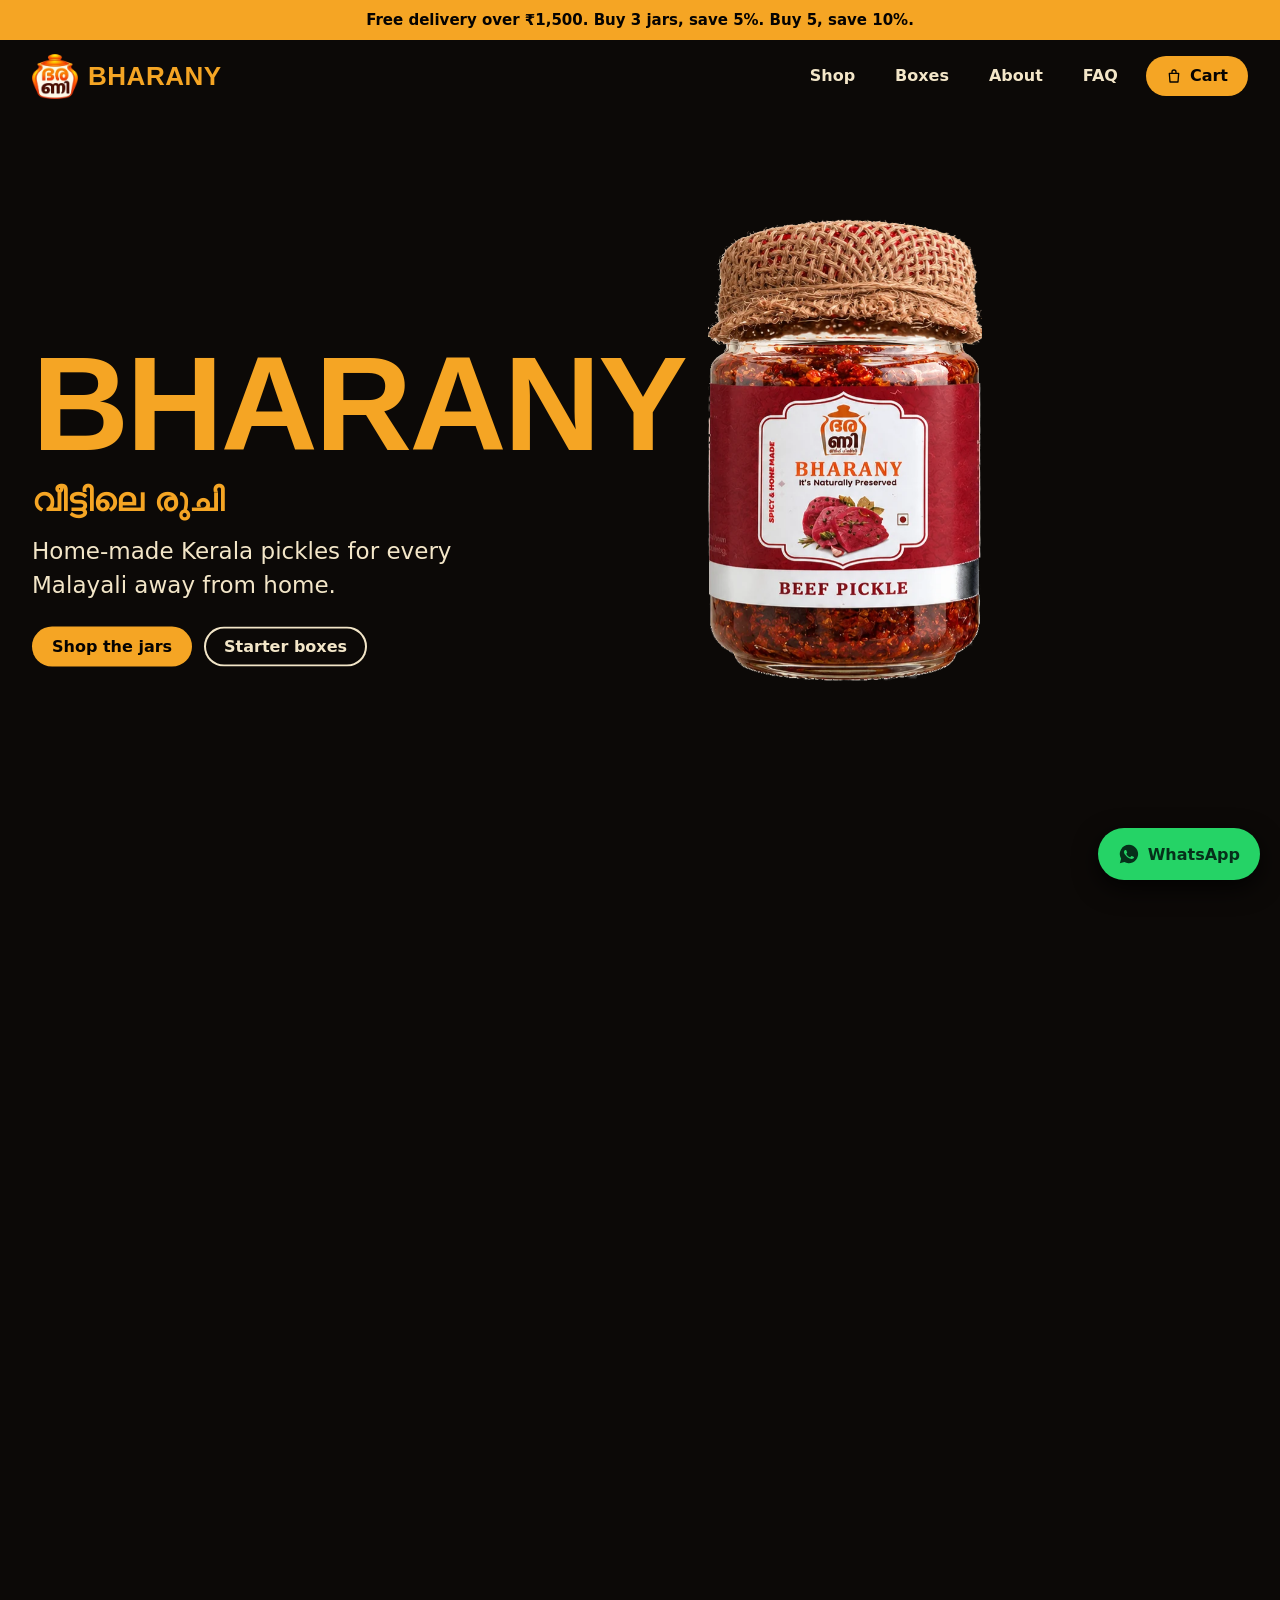
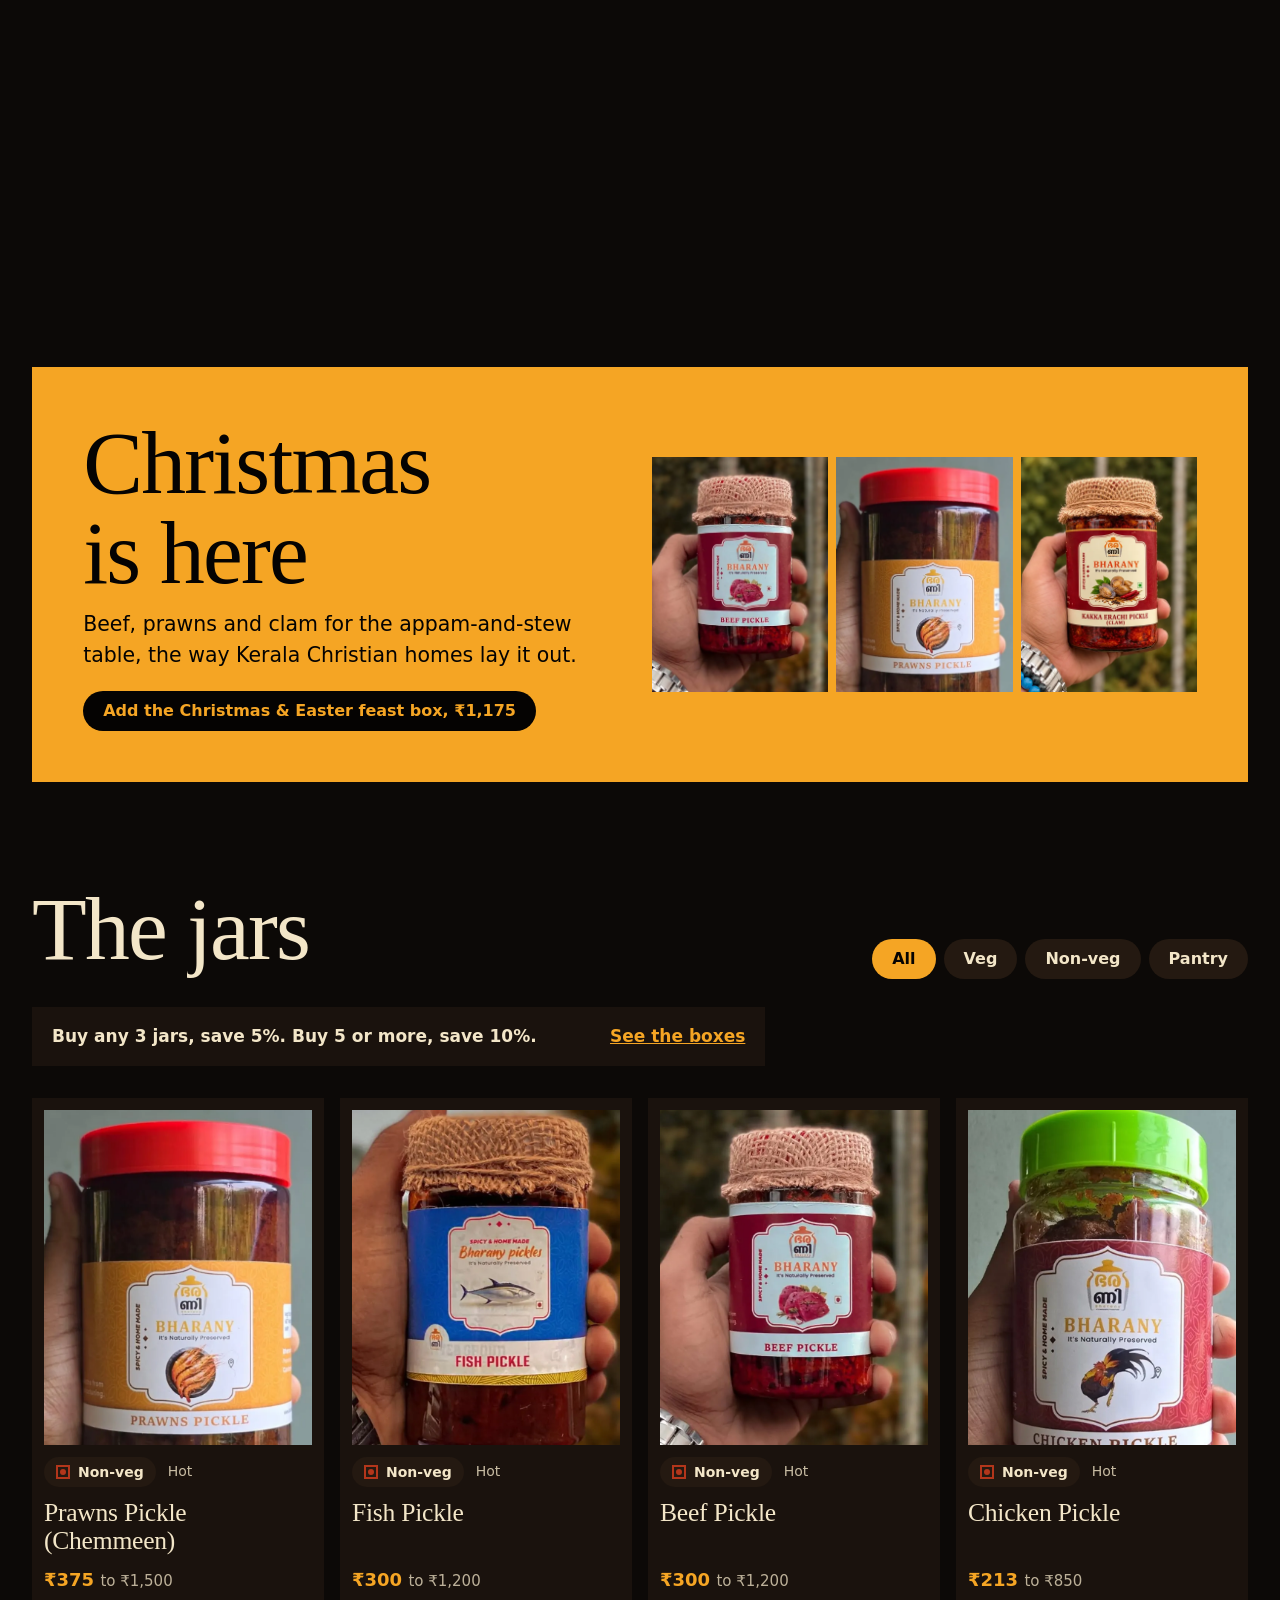
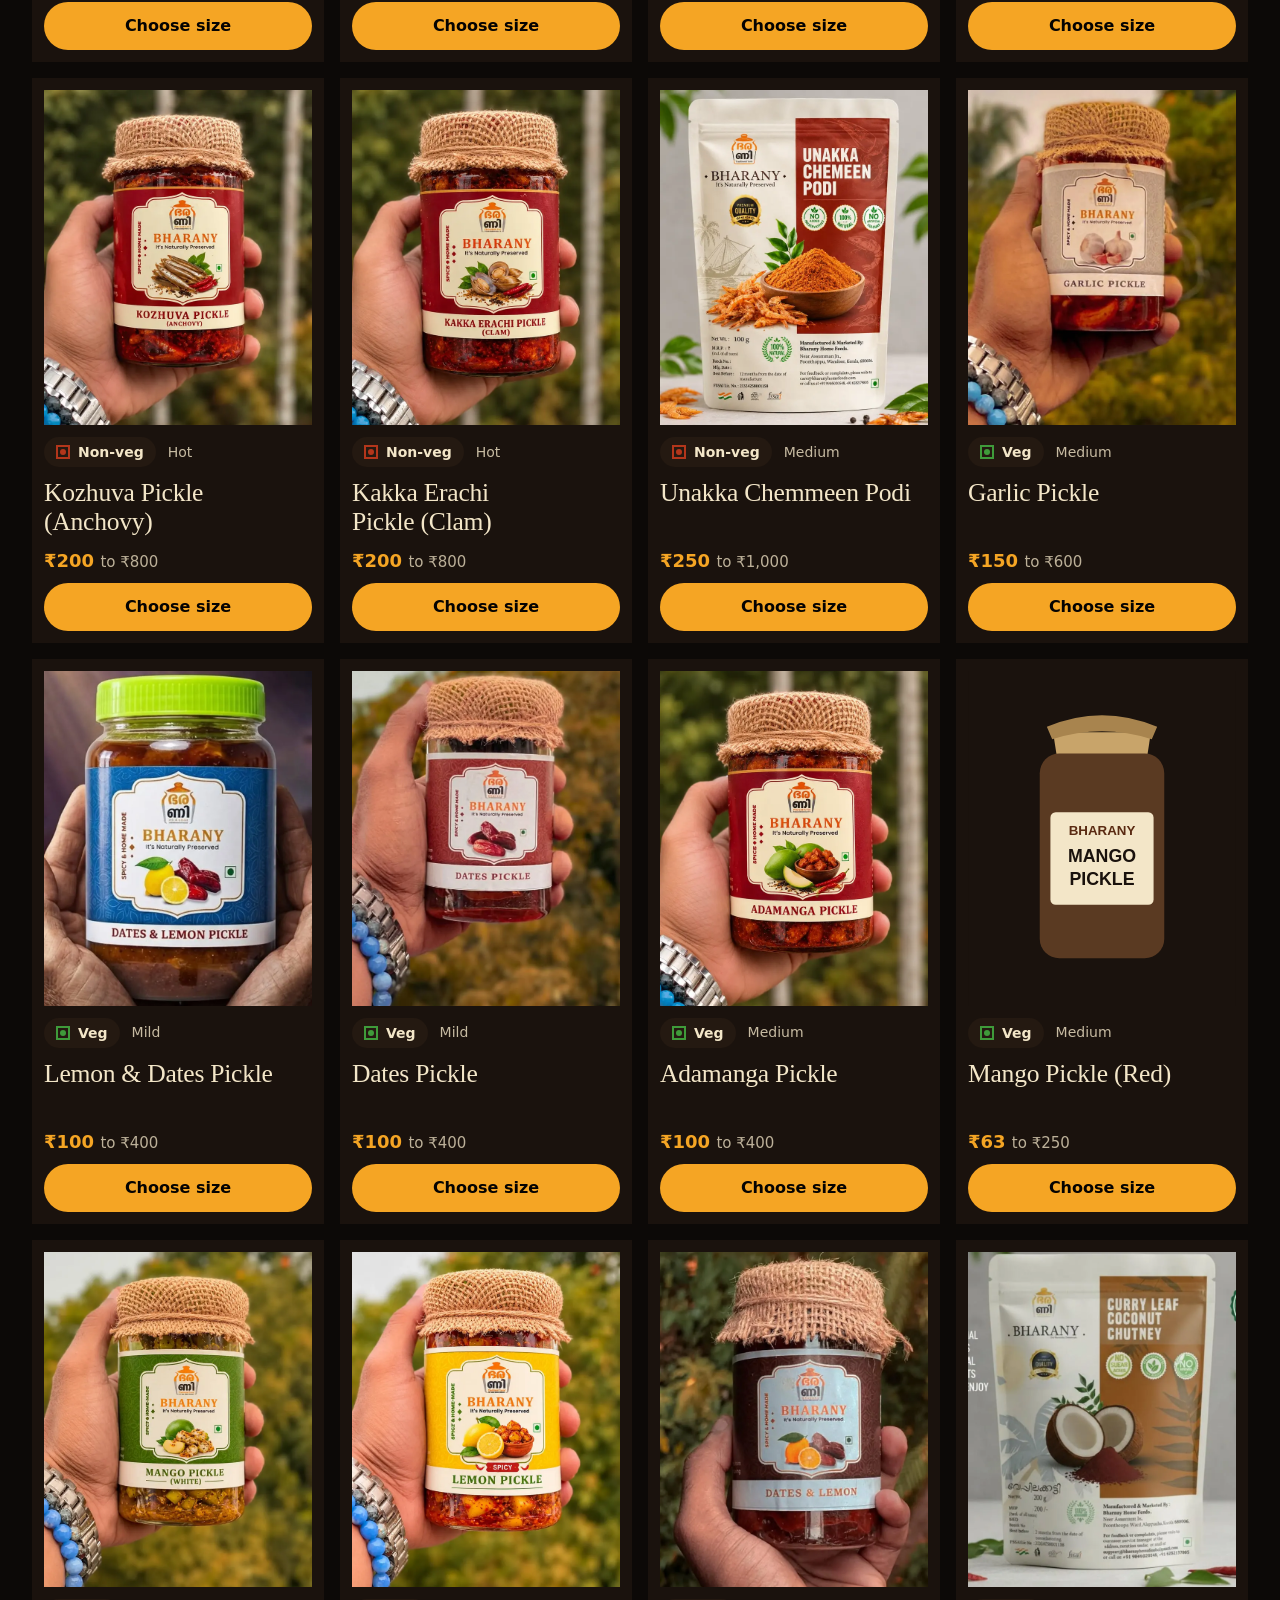
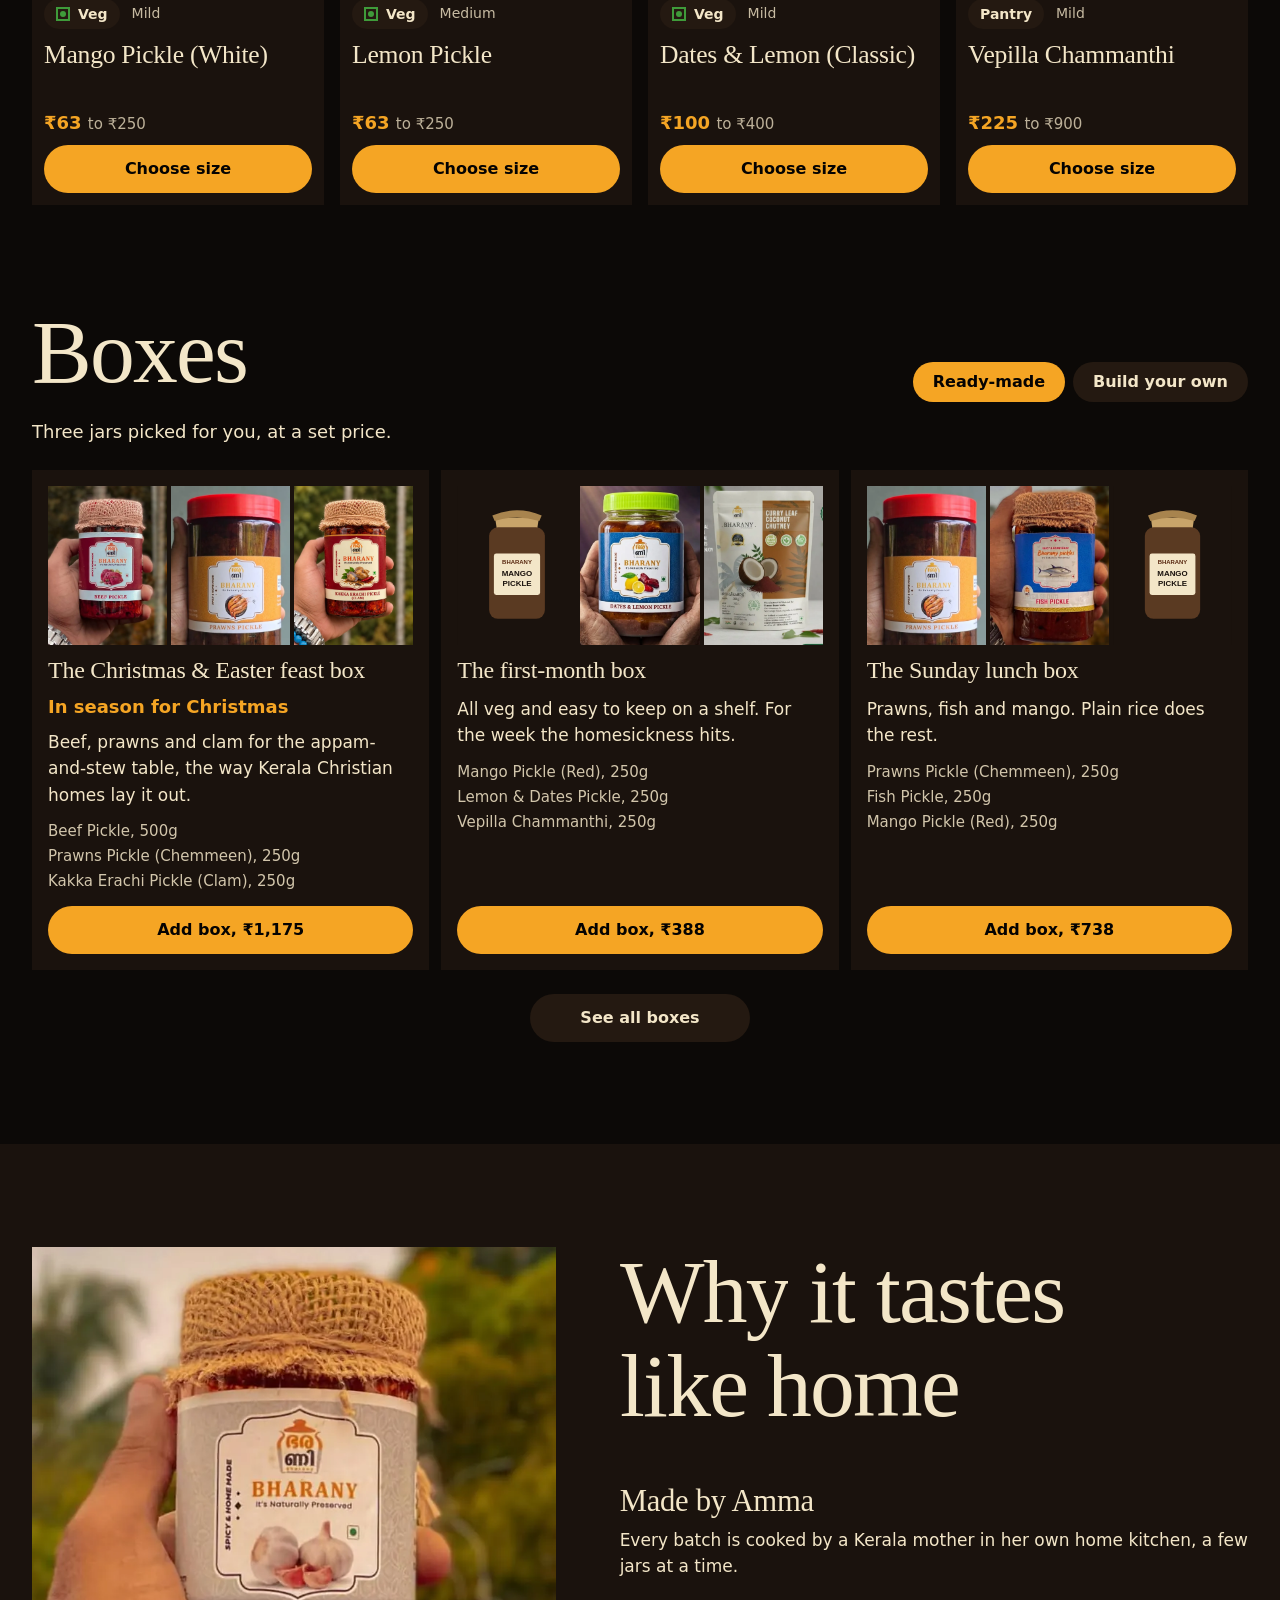
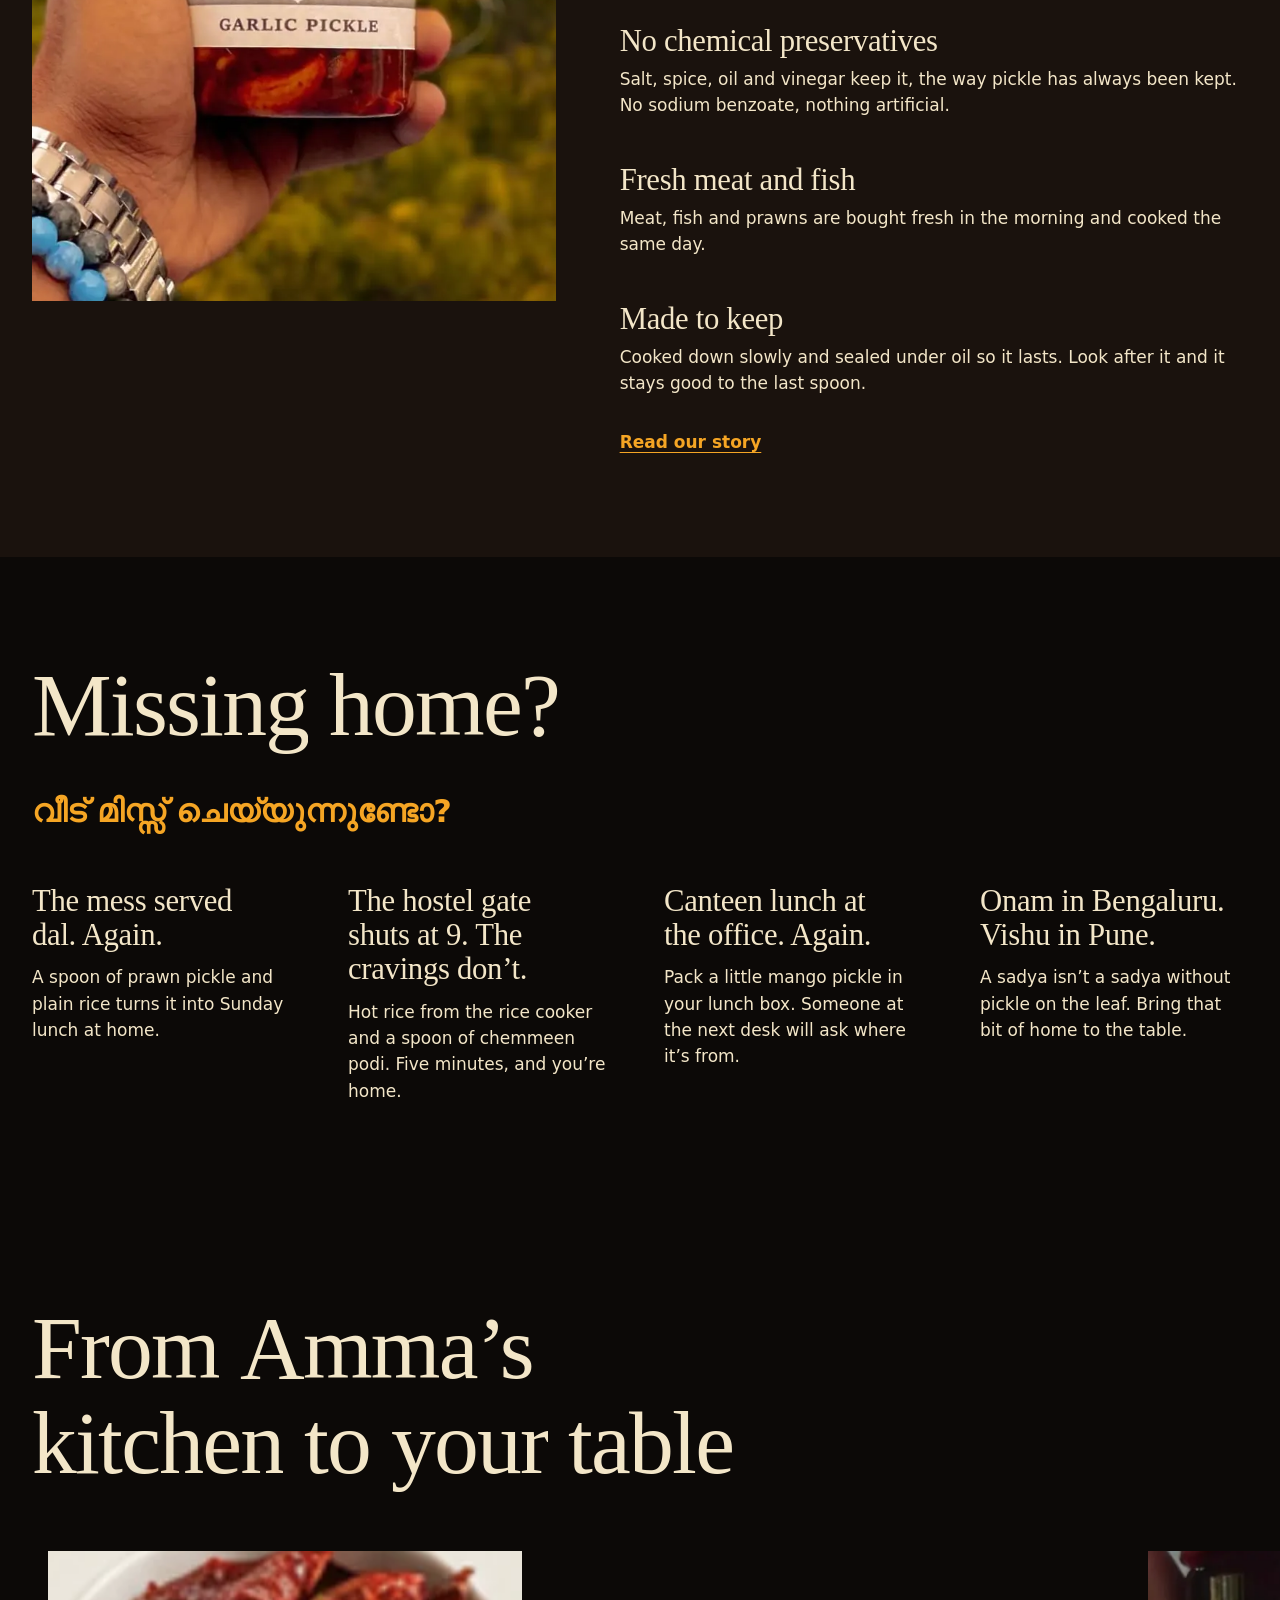
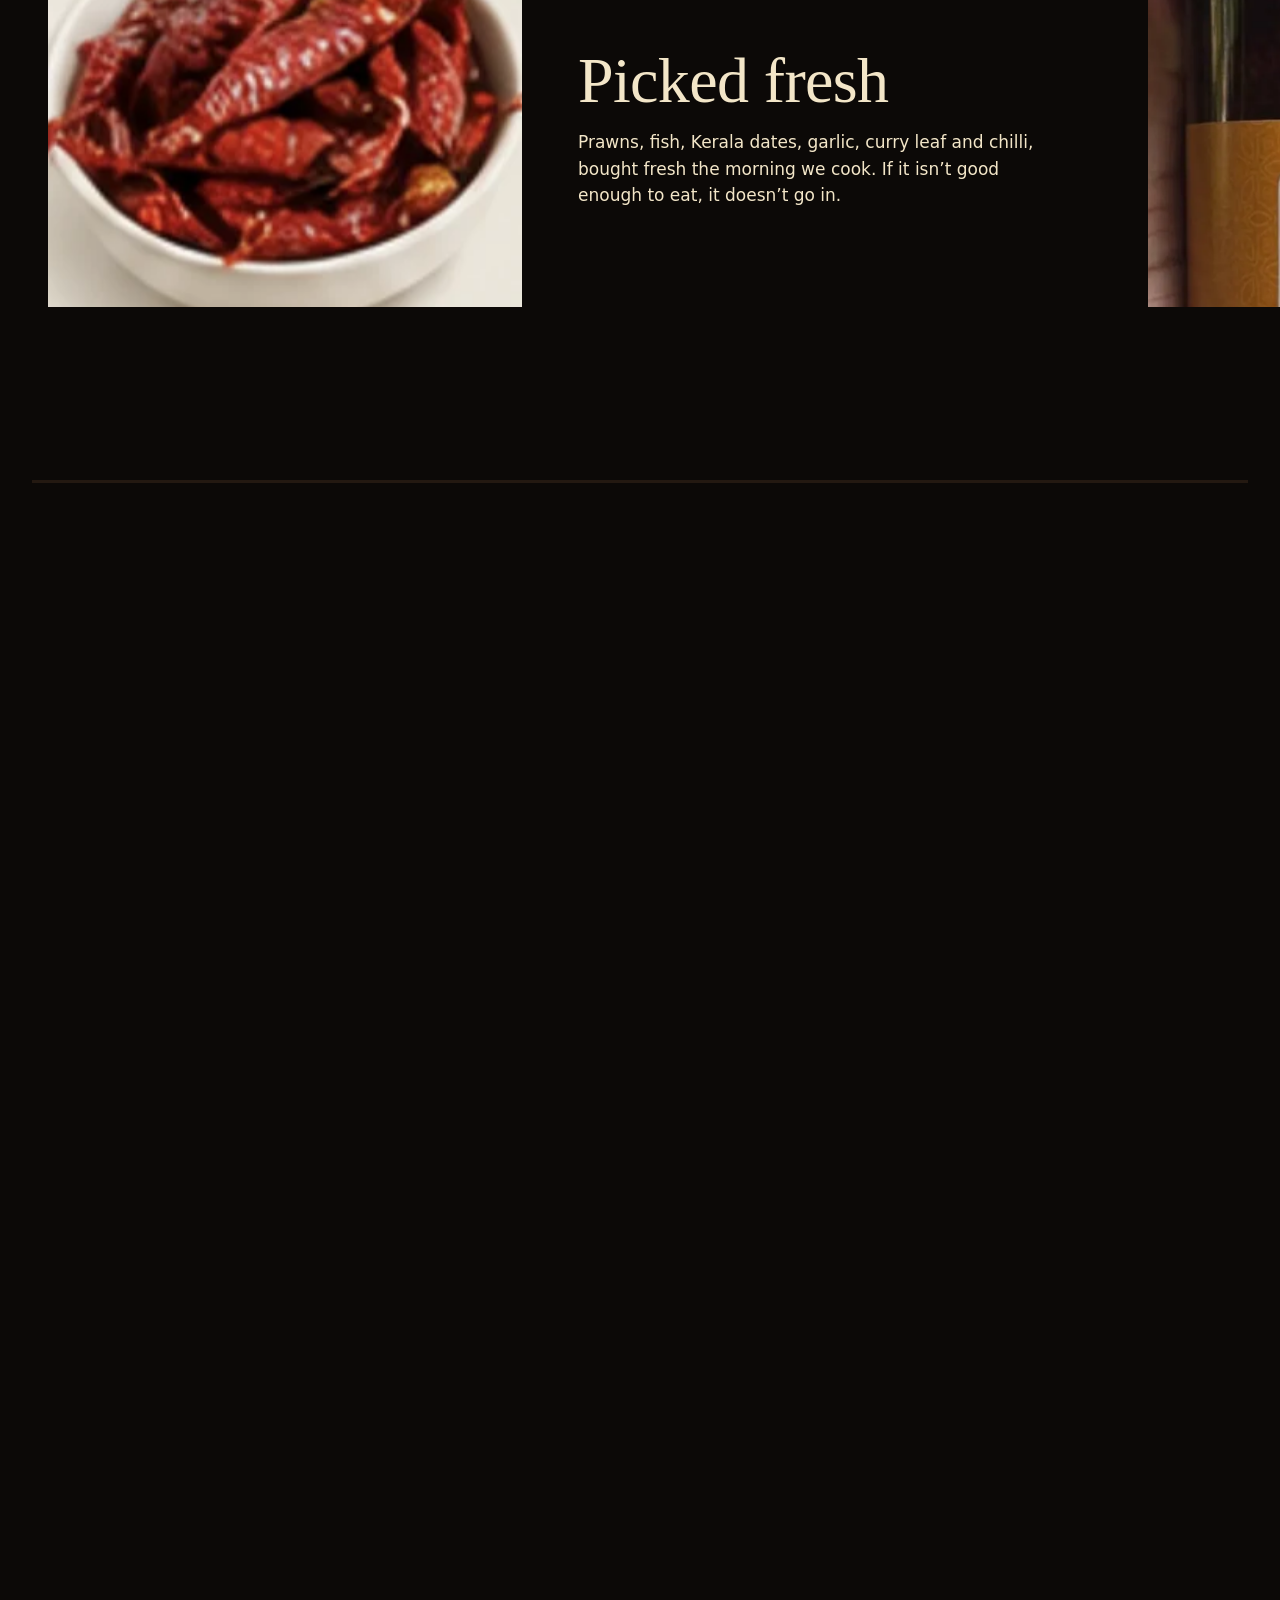
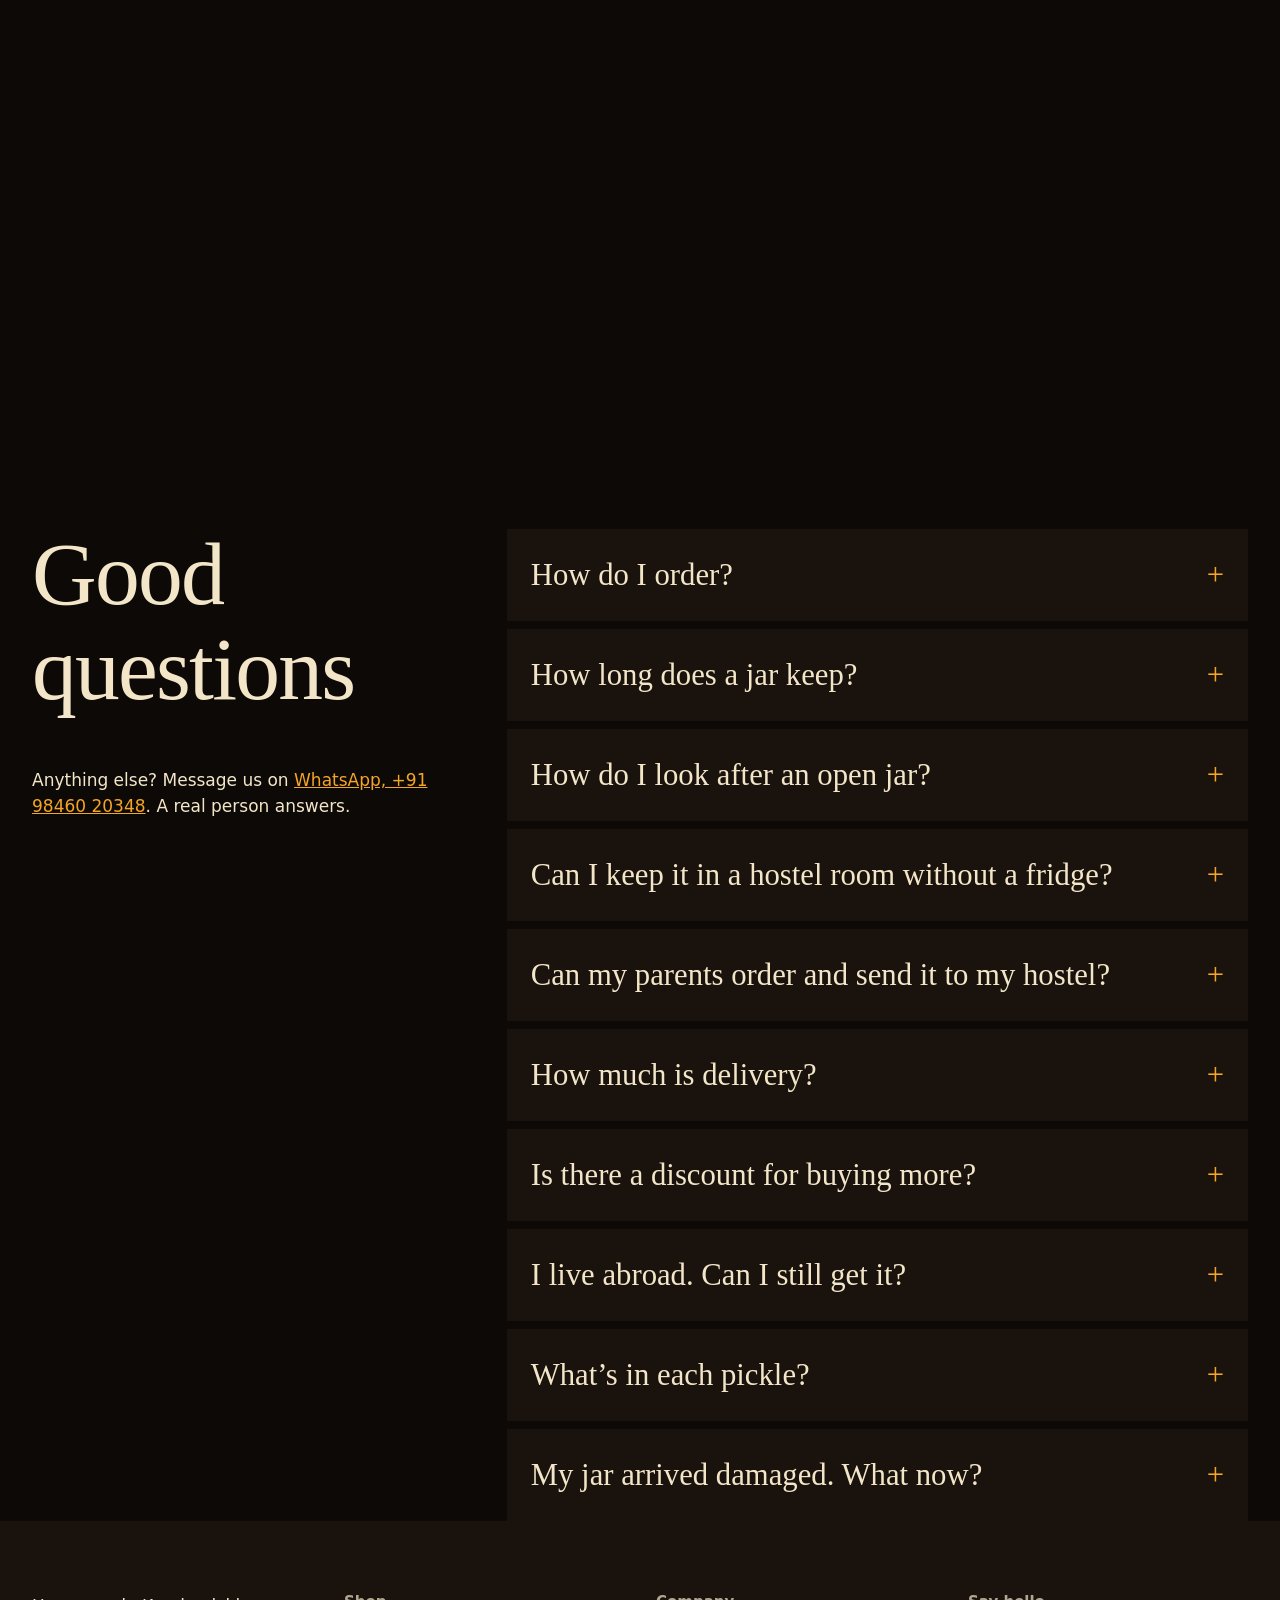
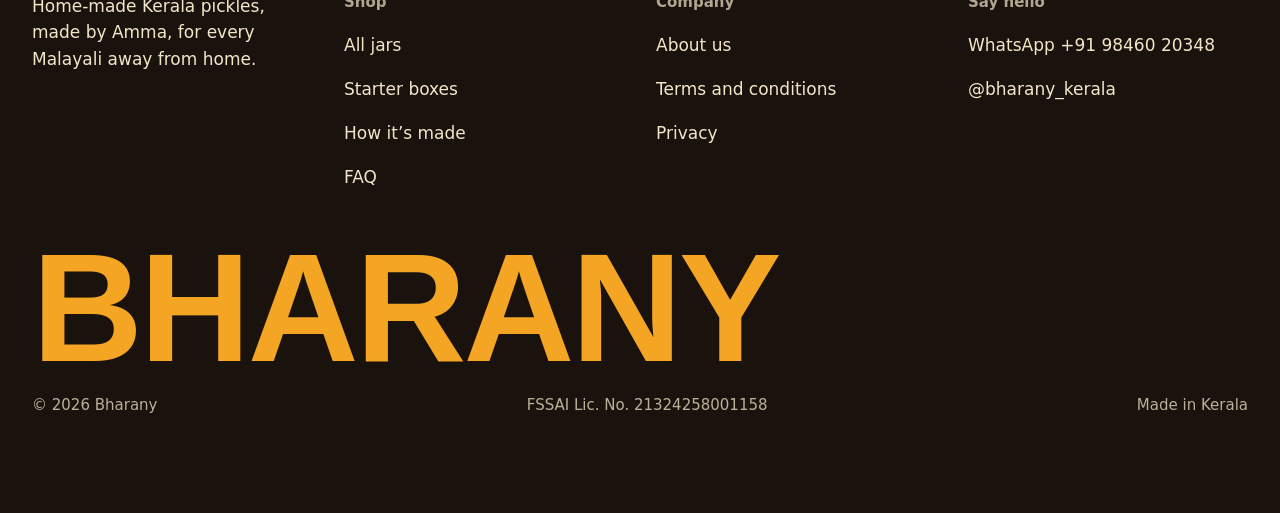
==== commit f31713bd: "Add the Bharany pot logo to the nav and as the tab icon The logo is cut out of its black background " ====
--- a/index.html
+++ b/index.html
@@ -22,6 +22,8 @@
 <link rel="preconnect" href="https://fonts.googleapis.com">
 <link href="https://fonts.googleapis.com/css2?family=Antonio:wght@700&family=Fraunces:opsz,wght@9..144,500;9..144,600&family=Anek+Malayalam:wght@400;500;600&display=swap" rel="stylesheet">
 <script>document.documentElement.classList.add("js")</script>
+<link rel="icon" href="img/icon-32.png" sizes="32x32" type="image/png">
+<link rel="apple-touch-icon" href="img/icon-180.png">
 <link rel="stylesheet" href="css/site.css">
 <style>
 /* hero: an exploded view of the jar. Scrolling lifts the jute cover, the seal and the pickle out of the jar */
@@ -218,7 +220,7 @@
 <body class="home">
 <div class="progress"></div>
 <nav>
-  <a class="brand" href="#top">BHARANY</a>
+  <a class="brand" href="#top"><img src="img/logo.webp" width="46" height="45" alt="">BHARANY</a>
   <div class="links" id="menu">
     <a class="btn" href="#products">Shop</a>
     <a class="btn" href="#box-shop">Boxes</a>
--- a/css/site.css
+++ b/css/site.css
@@ -60,7 +60,8 @@
 nav{position:fixed;inset:0 0 auto 0;z-index:20;display:flex;gap:12px;align-items:center;padding:16px var(--margin);height:72px;padding-inline:var(--edge);transition:transform .4s var(--ease),background .3s}
 nav.solid{background:var(--ground)}
 nav.away{transform:translateY(-110%)}
-.brand{font:700 26px/1 var(--brand);letter-spacing:.02em;color:var(--accent)}
+.brand{font:700 26px/1 var(--brand);letter-spacing:.02em;color:var(--accent);display:inline-flex;align-items:center;gap:10px}
+.brand img{width:46px;height:45px;flex:none}
 .links{display:flex;gap:8px;margin-left:auto}
 .links .btn{background:none;padding:12px 16px}
 .links .btn:hover{background:var(--surface-2)}
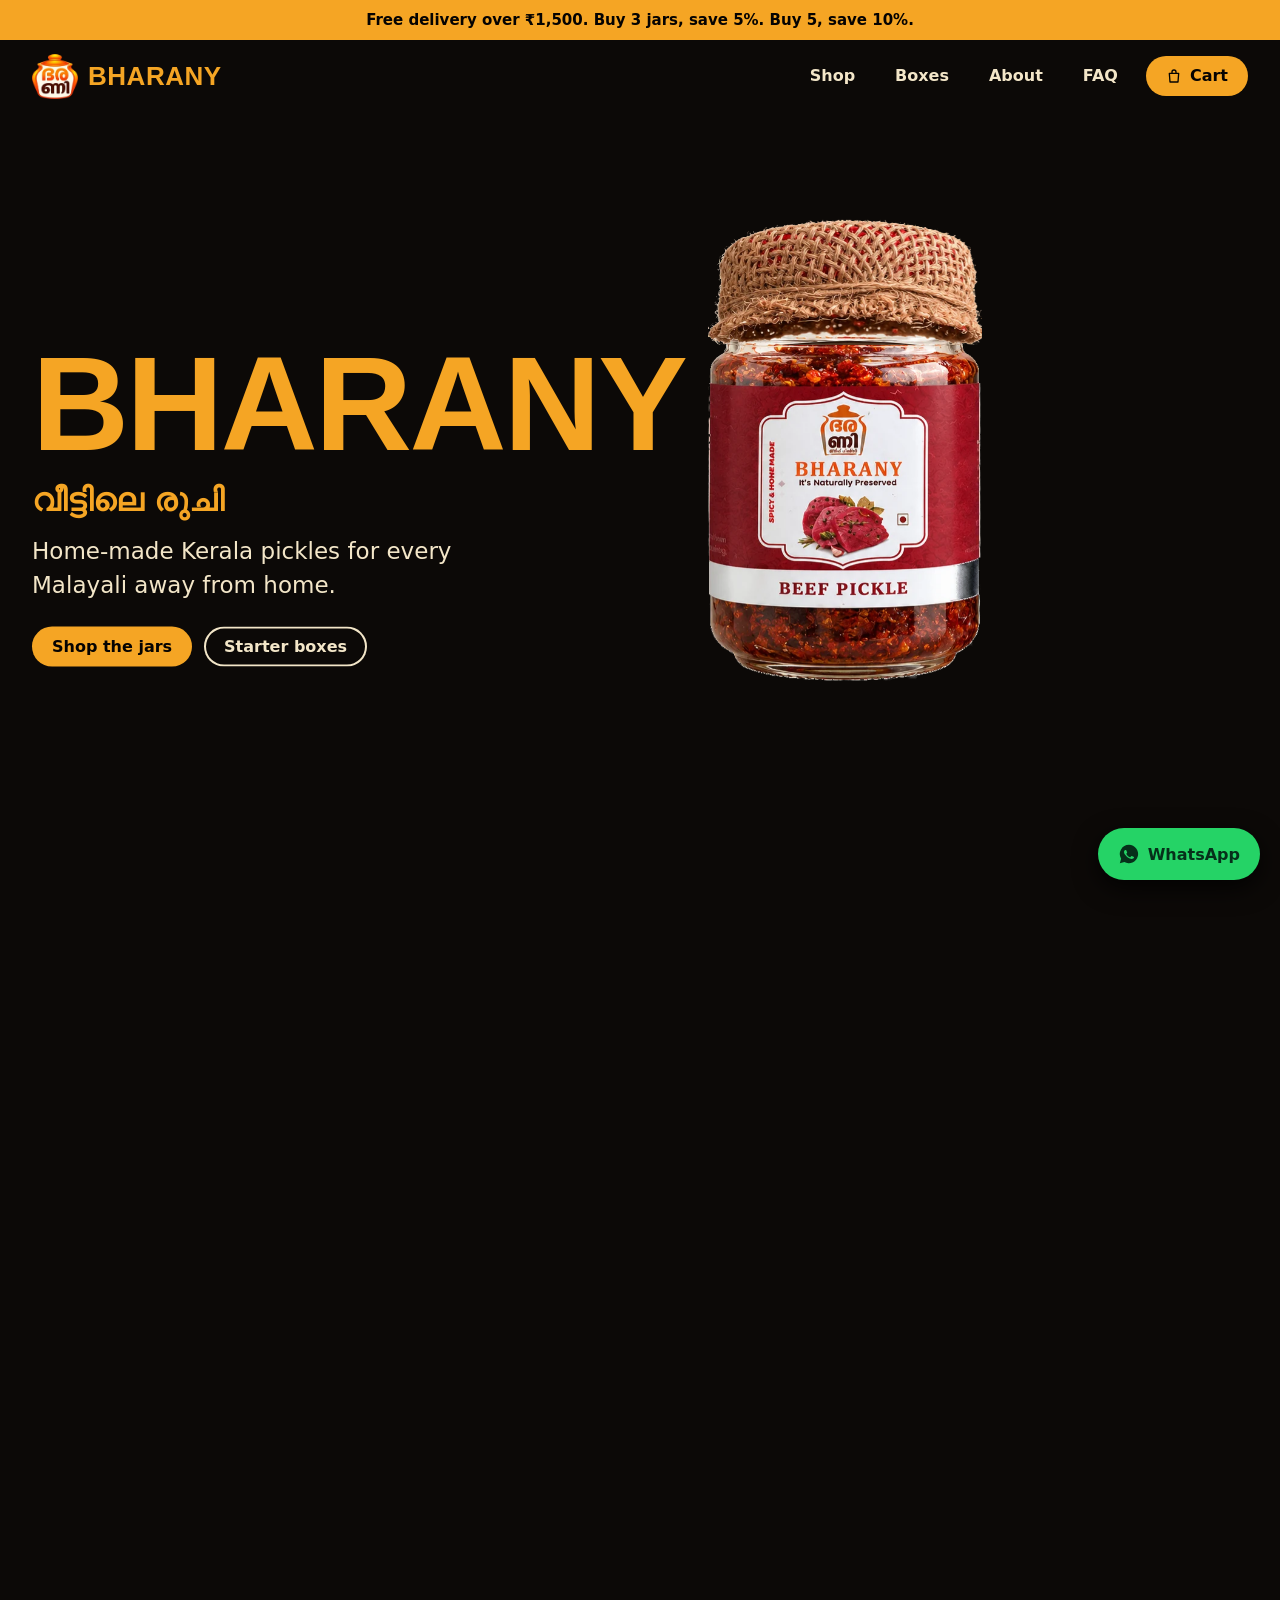
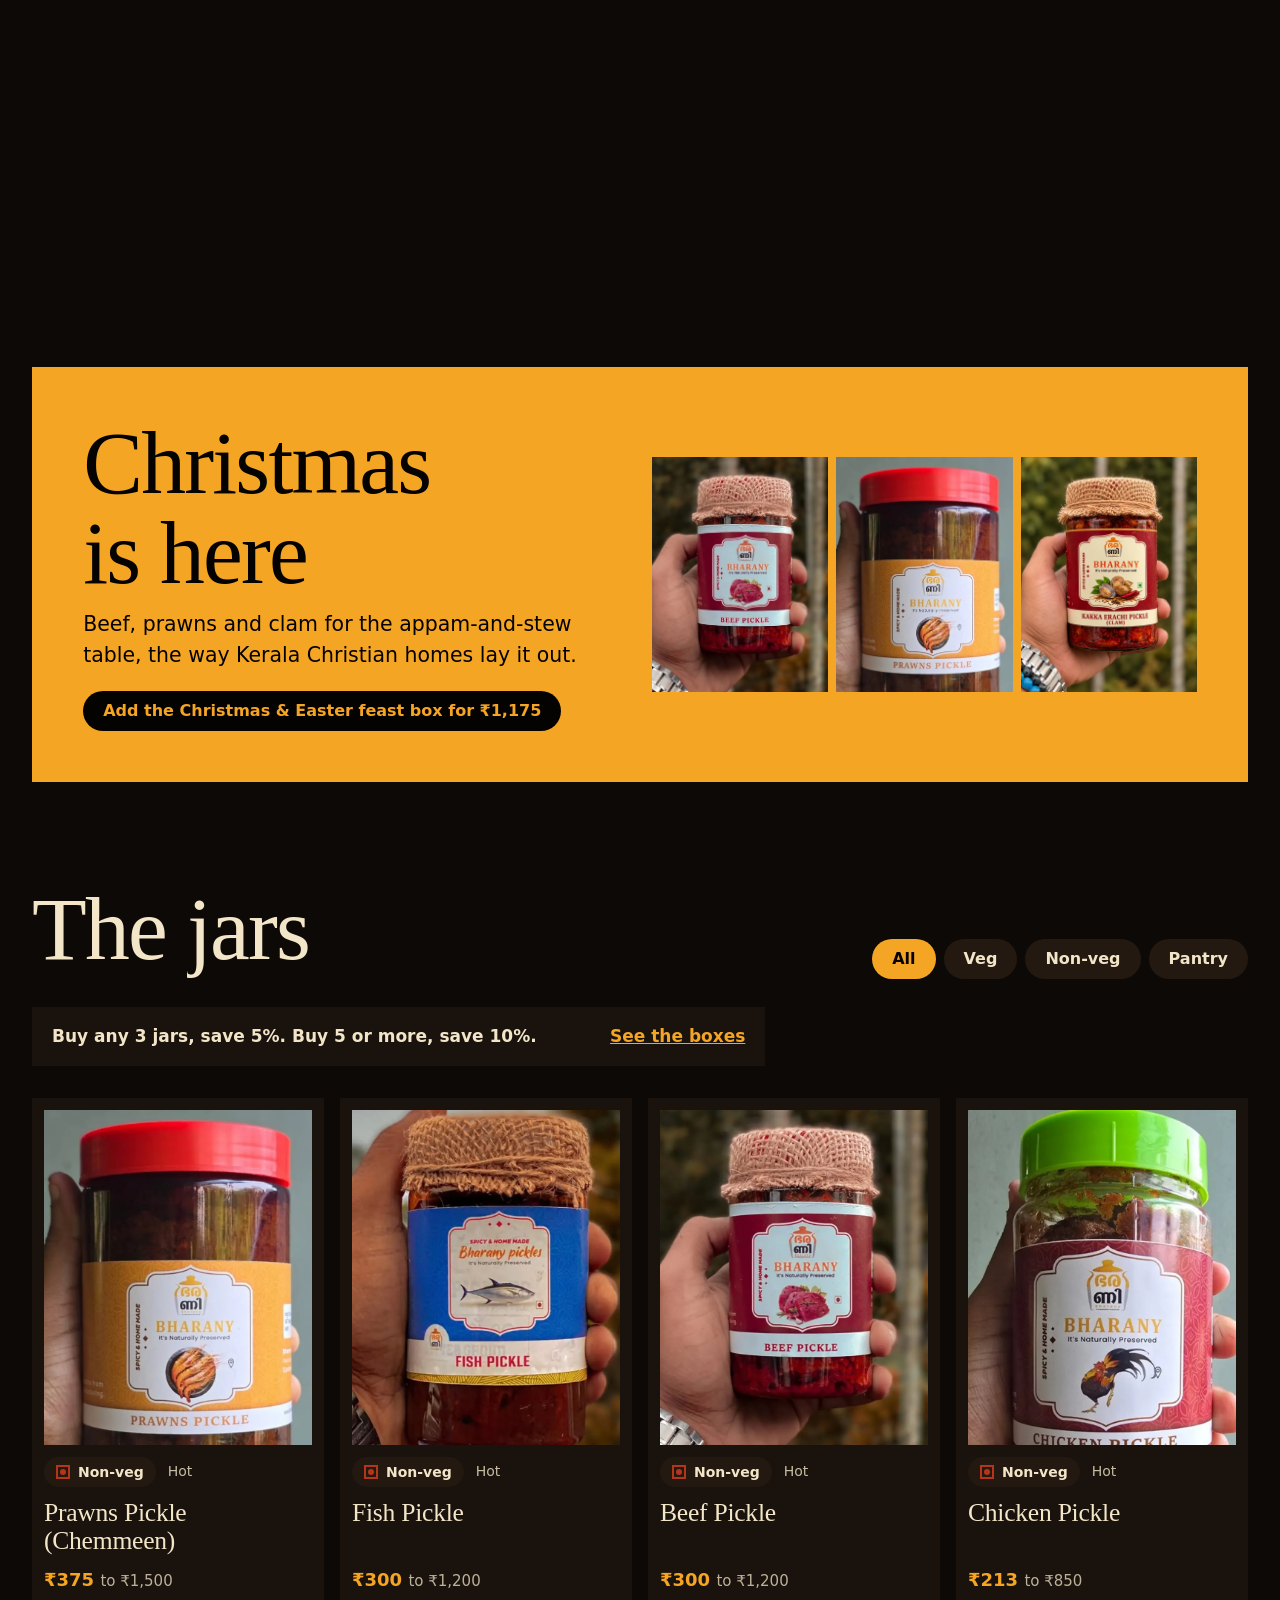
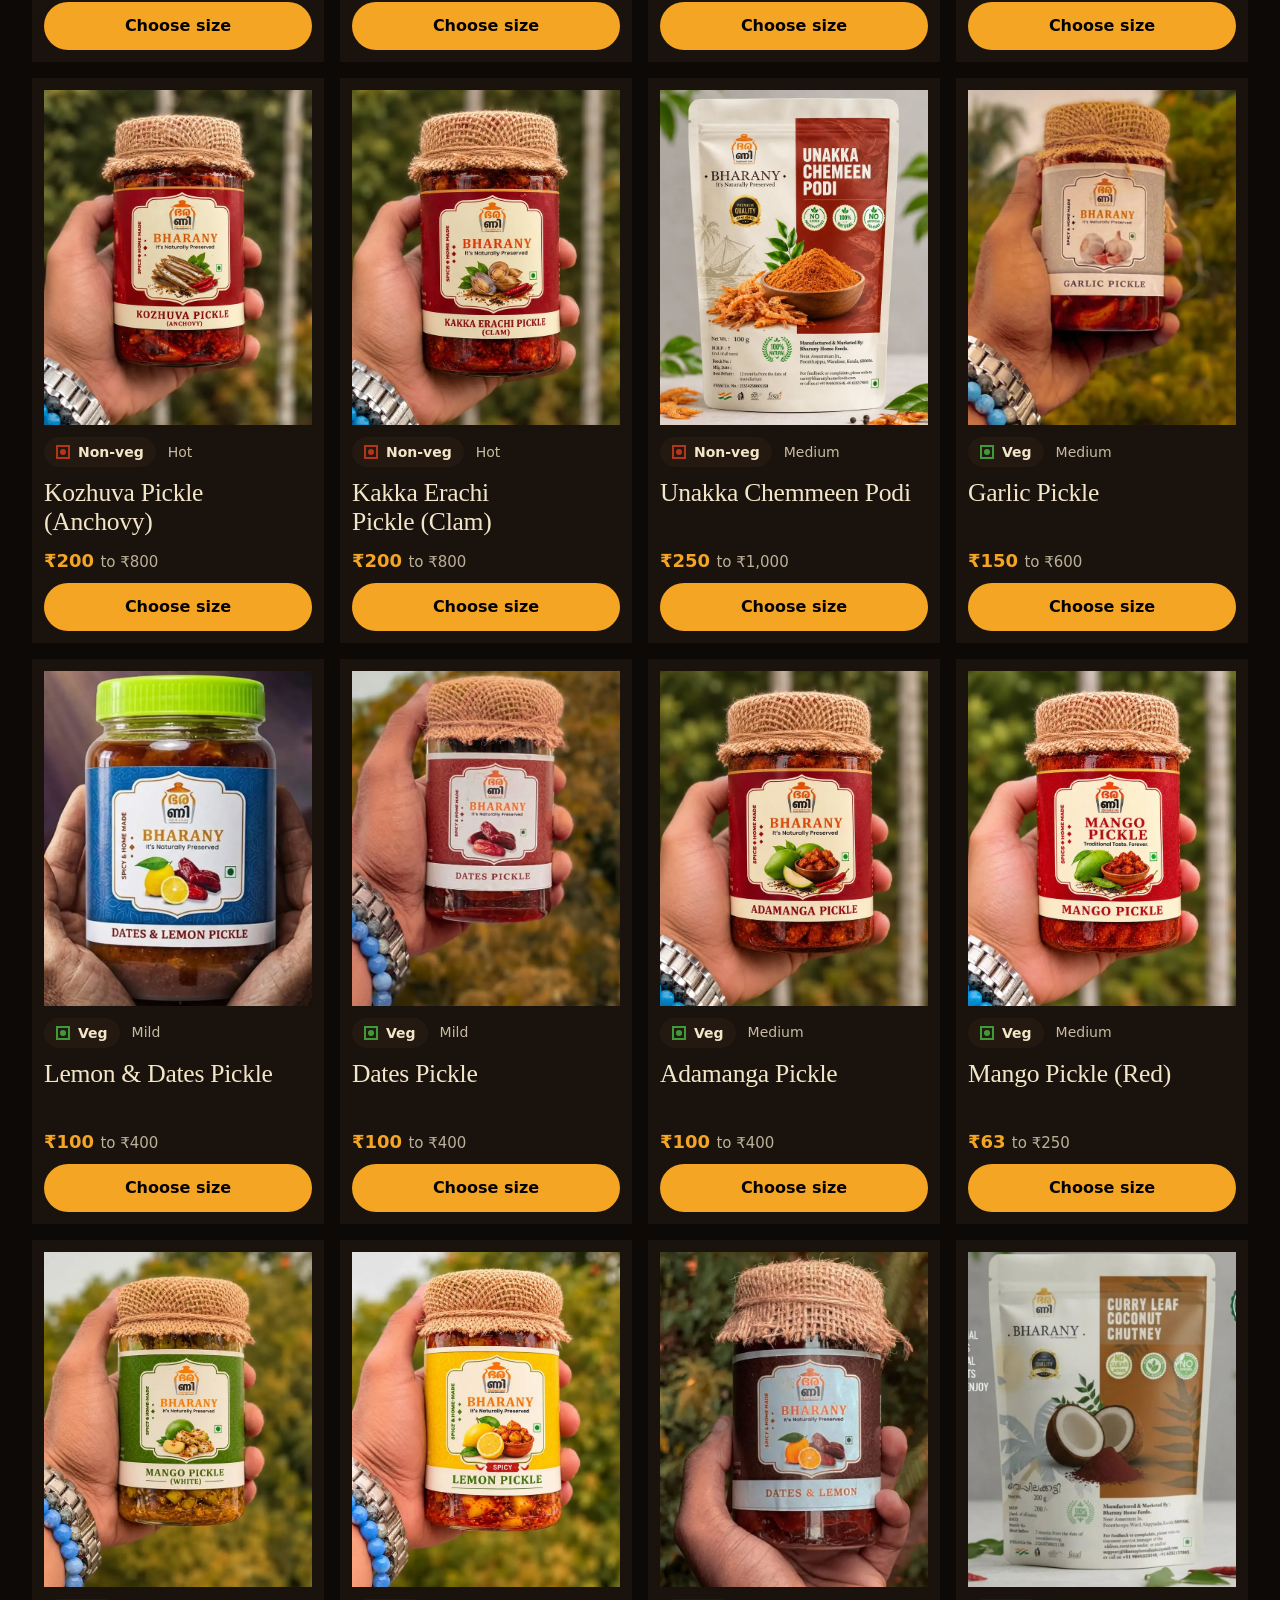
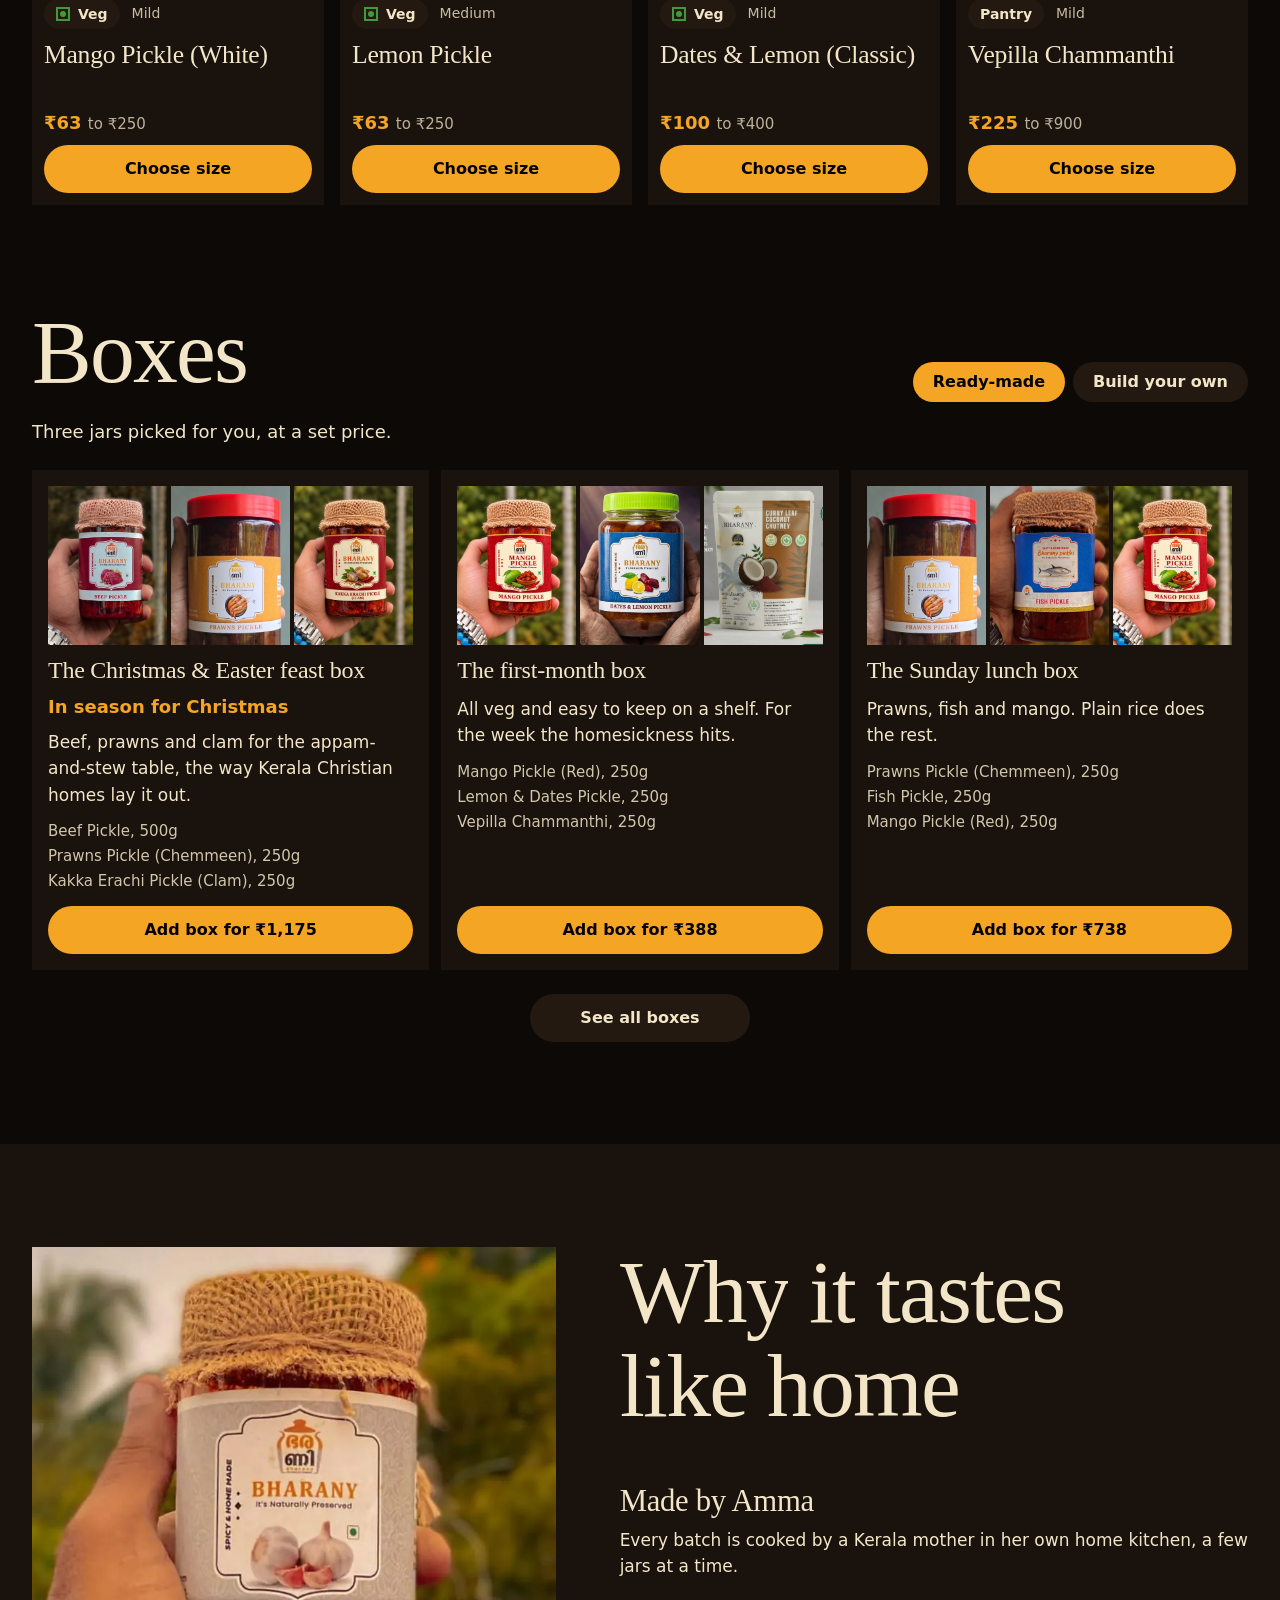
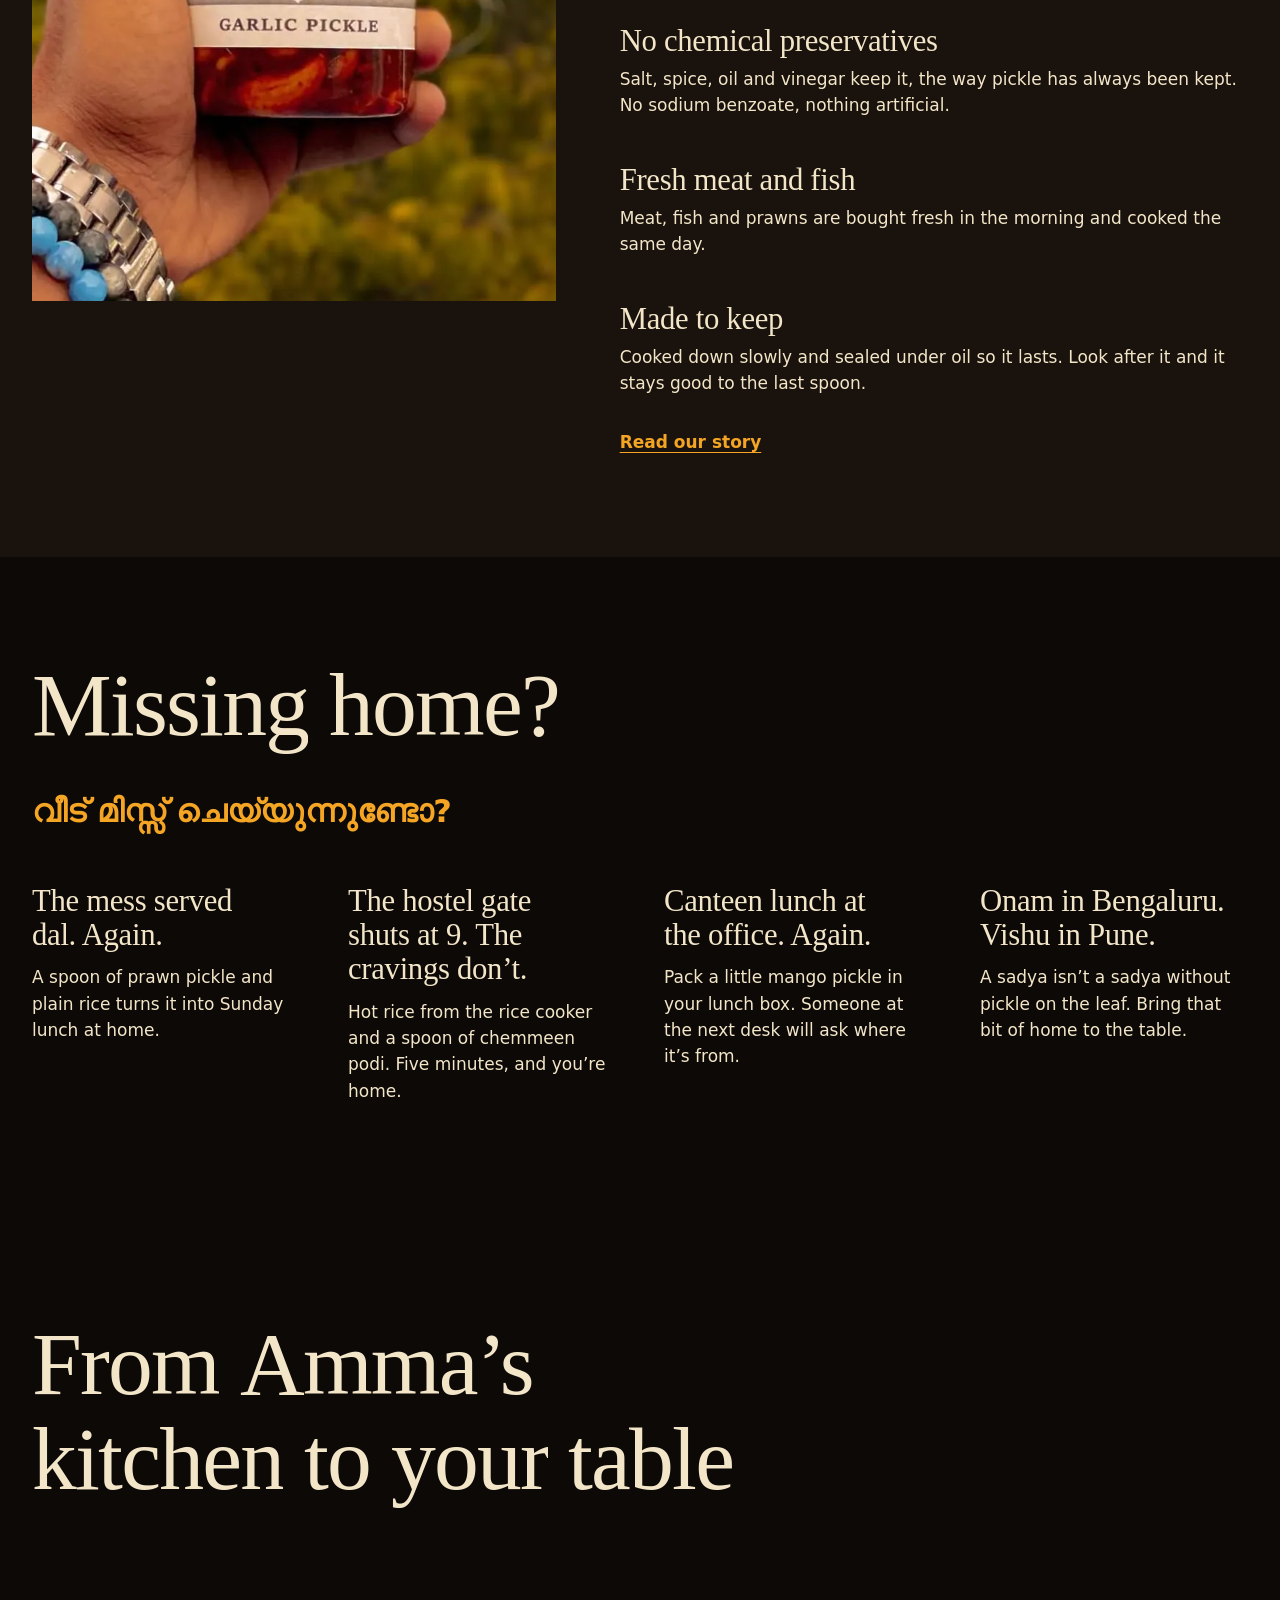
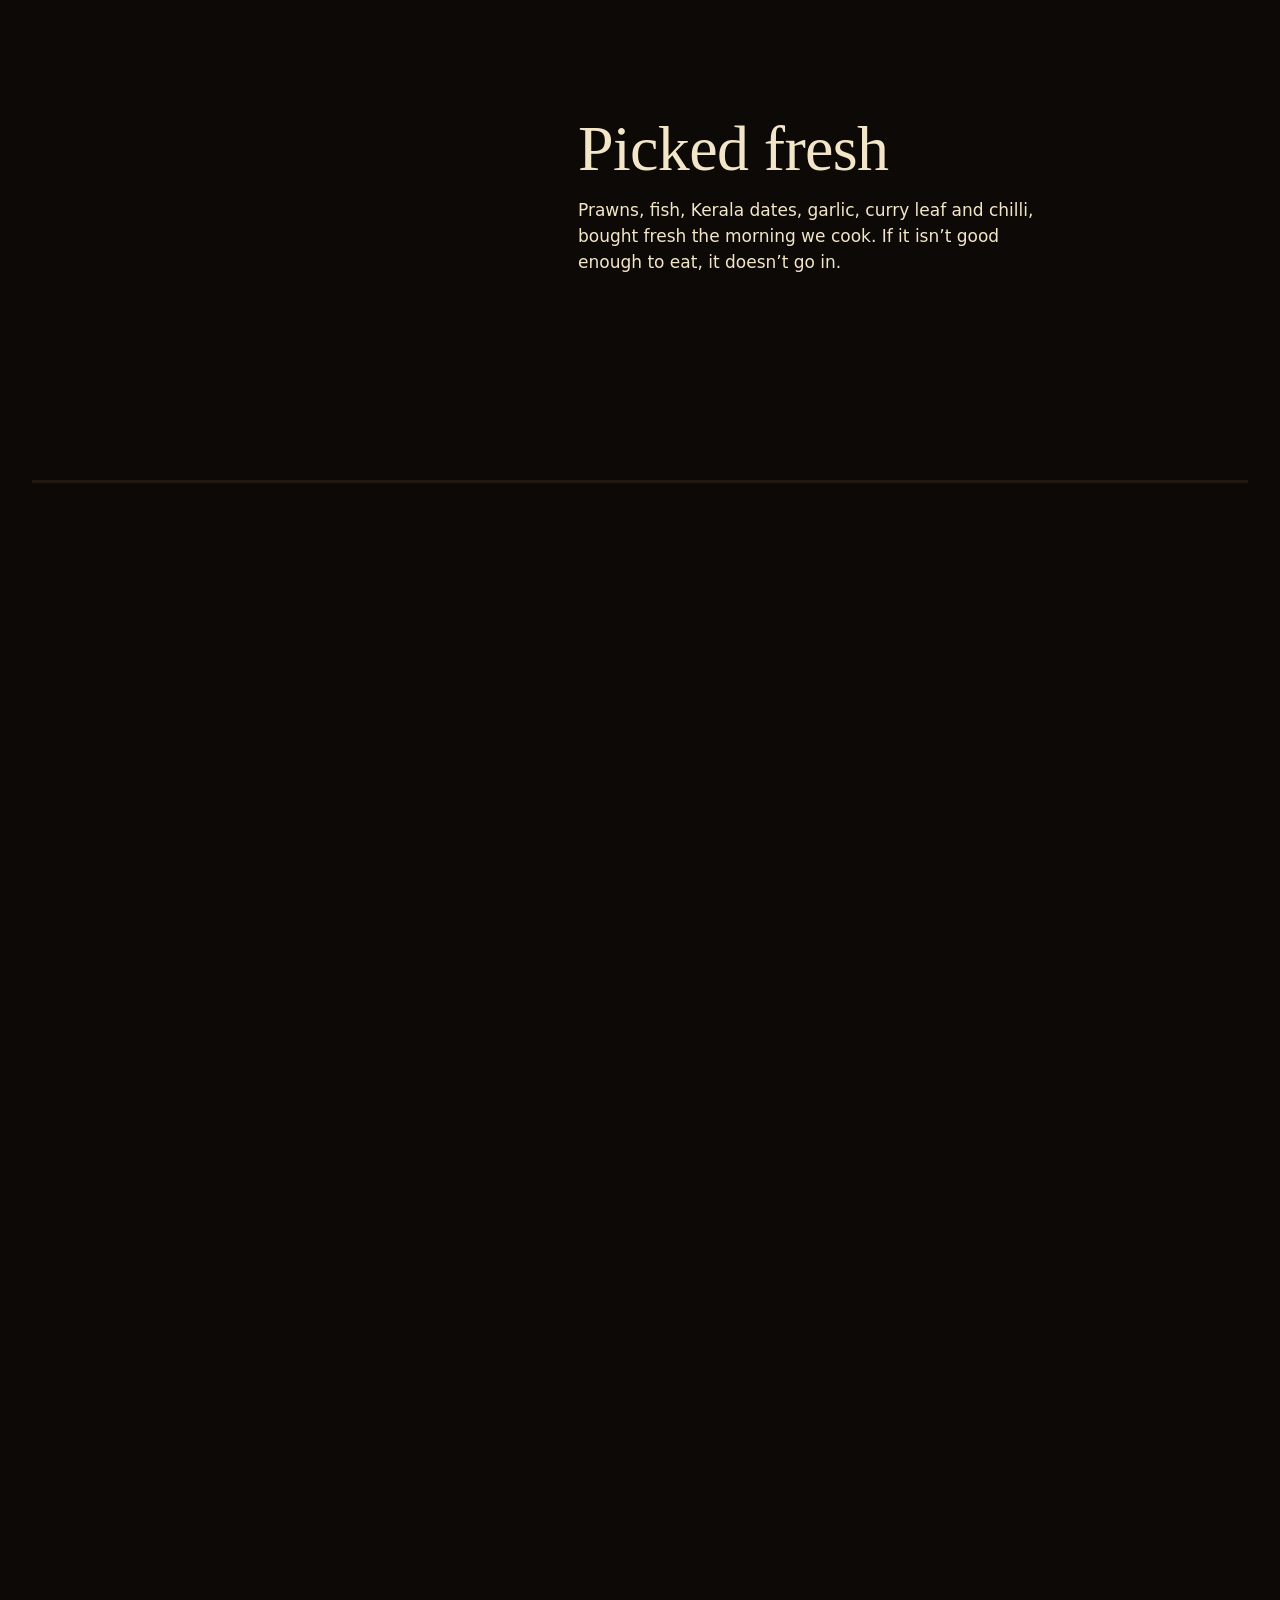
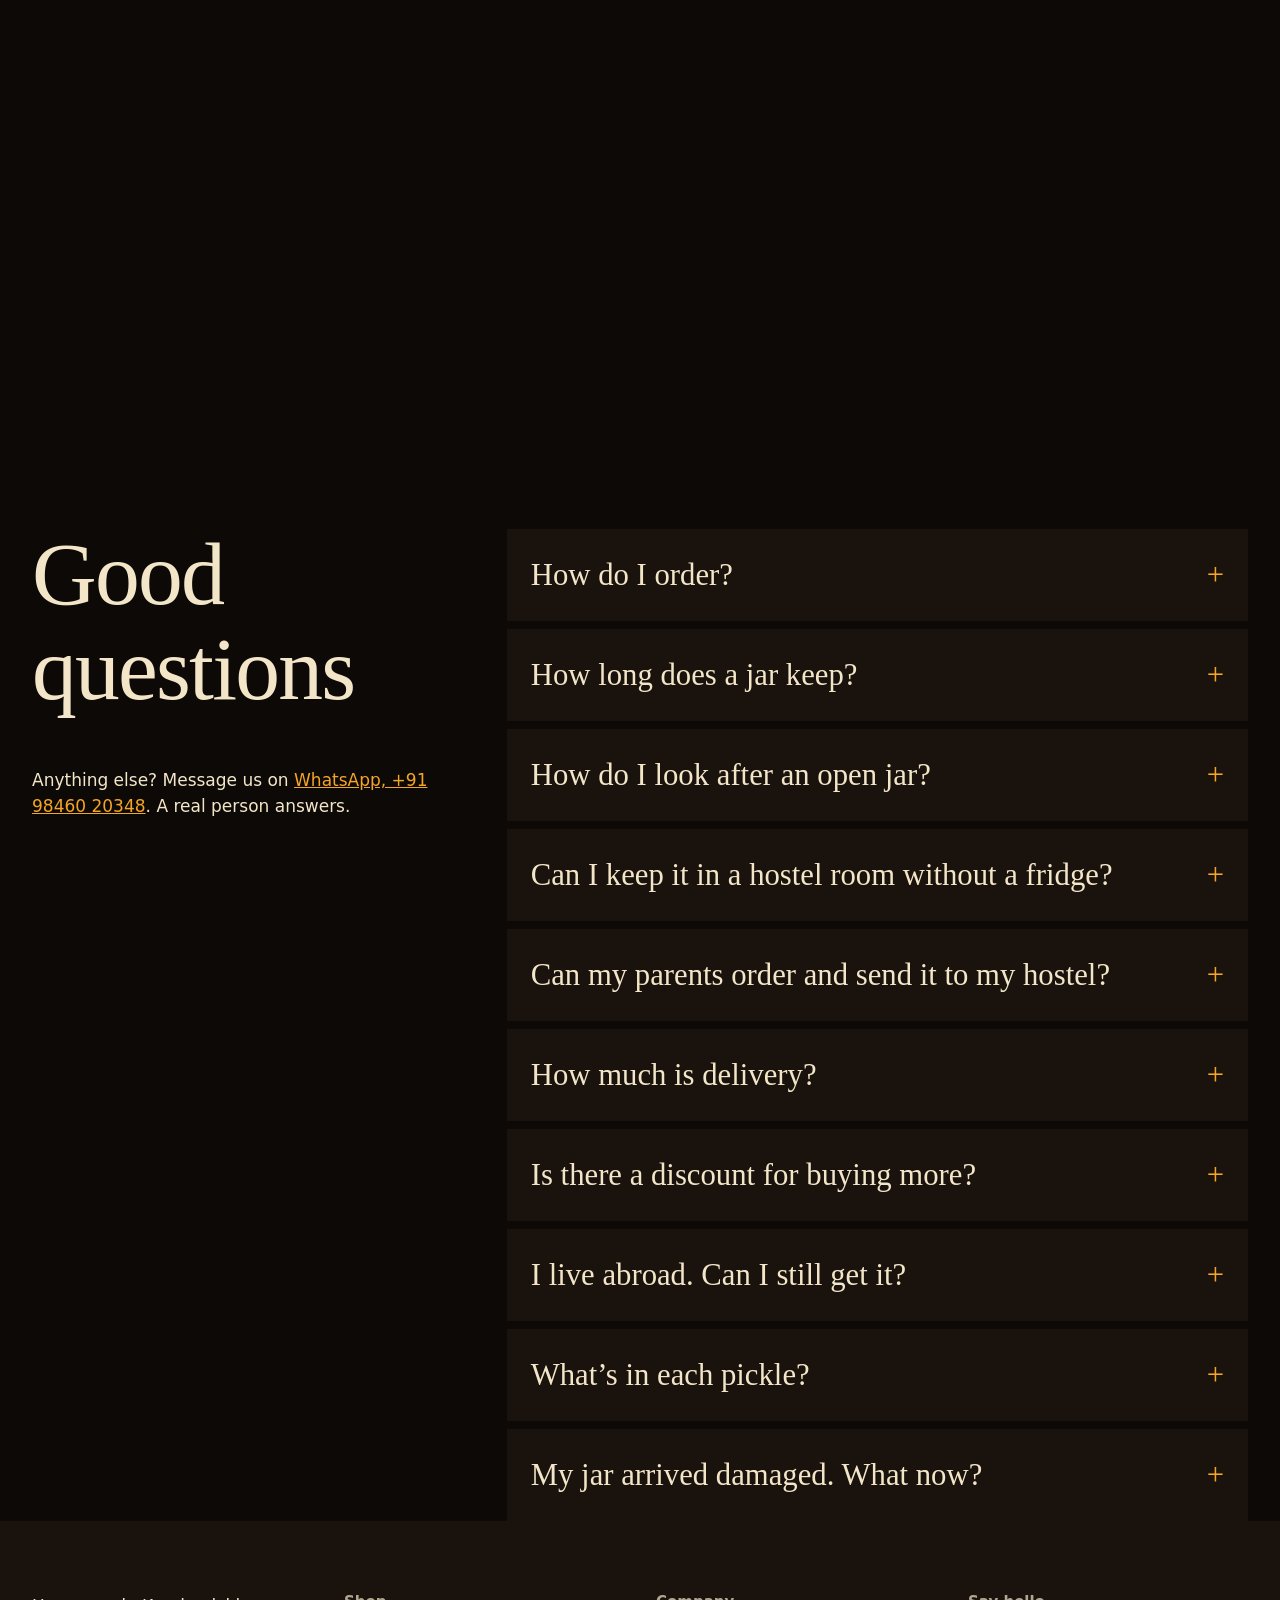
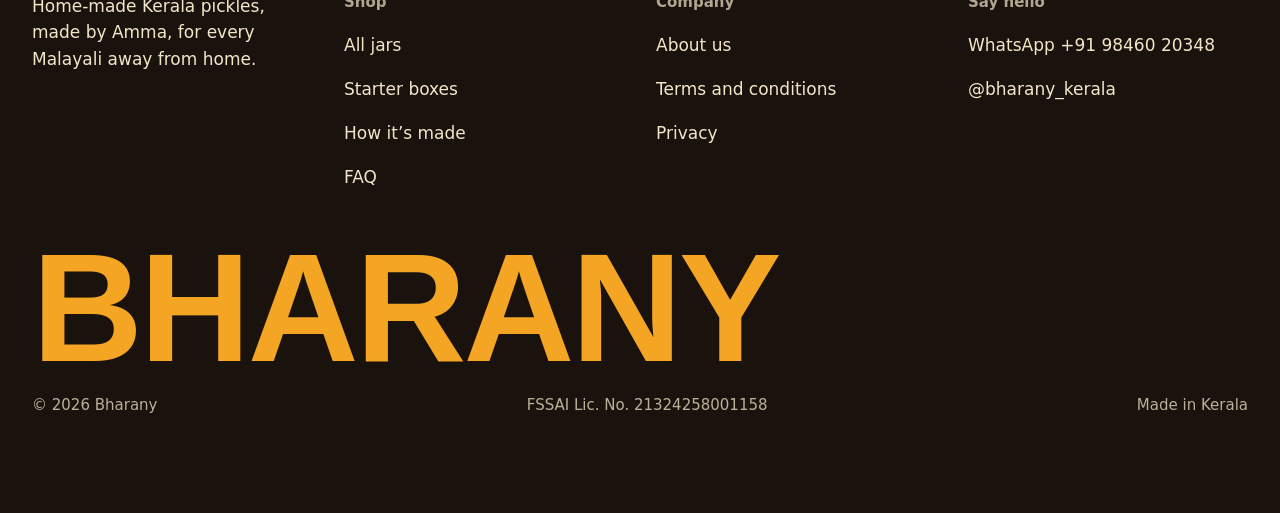
==== commit c329ff19: "Story heading on its own row; 'Add box for ₹388' instead of a comma On desktop the pinned story head" ====
--- a/index.html
+++ b/index.html
@@ -169,6 +169,9 @@
 .panel h3{font-size:clamp(40px,5vw,68px);line-height:1;margin-bottom:16px}
 .panel figure{overflow:hidden;aspect-ratio:4/3;max-height:46vh;background:var(--surface);color:var(--ink)}
 .panel figure img,#cook-fig video{width:100%;height:100%;object-fit:cover}
+/* desktop: the heading takes its own row above the sliding panels, so a two-line heading can never sit on a photo */
+@media(min-width:900px){.story{height:100svh;display:flex;flex-direction:column}.story-head{position:static;padding:112px var(--edge) 0}
+  .story-track{flex:1;height:auto;min-height:0}.panel{padding-top:40px;padding-bottom:64px}}
 @media(min-width:900px){.panel figure{order:-1;max-height:56vh}.panel{padding-inline:48px;grid-template-columns:repeat(2,minmax(0,1fr));align-items:center;gap:56px}}
 .story-bar{position:absolute;left:var(--edge);right:var(--edge);bottom:24px;height:3px;background:var(--surface-2)}
 .story-bar i{display:block;height:100%;background:var(--accent);transform-origin:0;transform:scaleX(0)}
@@ -417,7 +420,7 @@
   const its=b.items.map(([id,size])=>({p:Cart.product(id),size})), sum=its.reduce((a,{p,size})=>{const pr=p.sizes.find(s=>s[0]===size)[1]; return a==null||pr==null?null:a+pr},0);
   return `<article class="box" data-rv><div class="thumbs">${its.map(({p})=>`<img src="${p.src}" alt="" loading="lazy" style="object-position:50% ${p.y}%">`).join('')}</div>
     <h3>${b.name}</h3>${Shop.season(b)?`<p class="price">In season for ${Shop.season(b)}</p>`:""}<p>${b.line}</p><ul>${its.map(({p,size})=>`<li>${p.name}, ${size}</li>`).join('')}</ul>
-    <button class="btn fill block" data-box="${b.id}">Add box${sum==null?'':', '+money(sum)}</button></article>`}).join('');
+    <button class="btn fill block" data-box="${b.id}">Add box${sum==null?'':' for '+money(sum)}</button></article>`}).join('');
 {const bx=[...document.querySelectorAll('#boxes .box')], mb=document.getElementById('more-boxes'); bx.forEach((b,i)=>b.hidden=i>=3); mb.parentElement.hidden=bx.length<=3;
  mb.addEventListener('click',()=>{bx.forEach(b=>b.hidden=false); mb.parentElement.hidden=true; if(window.ScrollTrigger) ScrollTrigger.refresh();});}
 document.getElementById("boxes").addEventListener('click',e=>{const b=e.target.closest('[data-box]'); if(!b)return; Shop.addBox(b.dataset.box);
@@ -439,7 +442,7 @@
   } else if(fest){
     const its=fest.items.map(([id,size])=>({p:Cart.product(id),size})), sum=its.reduce((a,{p,size})=>{const pr=p.sizes.find(s=>s[0]===size)[1]; return a==null||pr==null?null:a+pr},0);
     el.innerHTML=`<div class="fest"><div><h2>${E(b.title||(Shop.season(fest)?Shop.season(fest)+' is here':fest.name))}</h2>
-      <p class="lede">${E(b.text||fest.line)}</p><button class="btn" data-box="${fest.id}">Add the ${E(fest.name.replace(/^The /,''))}${sum==null?'':', '+money(sum)}</button></div>
+      <p class="lede">${E(b.text||fest.line)}</p><button class="btn" data-box="${fest.id}">Add the ${E(fest.name.replace(/^The /,''))}${sum==null?'':' for '+money(sum)}</button></div>
       <div class="thumbs">${its.map(({p})=>`<img src="${p.src}" alt="${E(p.name)}" style="object-position:50% ${p.y}%">`).join('')}</div></div>`;
     el.querySelector('[data-box]').addEventListener('click',e=>{Shop.addBox(fest.id); e.target.textContent='Added'; });
   }
@@ -636,7 +639,7 @@
       :`${n} jar${n>1?'s':''}, ${money(sub)}.`+(pct?` ${pct}% off: you save ${money(save)}.`:'')+(next?` Add ${next[0]-jars} more for ${next[1]}% off.`:'')+inCart;
     bxItems.textContent=n?'In your box: '+[...bxPick].map(([k,q])=>{const [id,sz]=k.split('|'); return `${Shop.CATALOG.find(p=>p.id===id).name} ${sz} × ${q}`;}).join(', '):'';
     bxItems.hidden=!n;
-    bxAdd.disabled=!n; bxAdd.textContent=n?`Add ${n} jar${n>1?'s':''}, ${money(sub-save)}`:'Add to cart';
+    bxAdd.disabled=!n; bxAdd.textContent=n?`Add ${n} jar${n>1?'s':''} for ${money(sub-save)}`:'Add to cart';
   }
   document.getElementById('tab-build').addEventListener('click',e=>{
     const r=e.target.closest('#build-w [role=radio]');
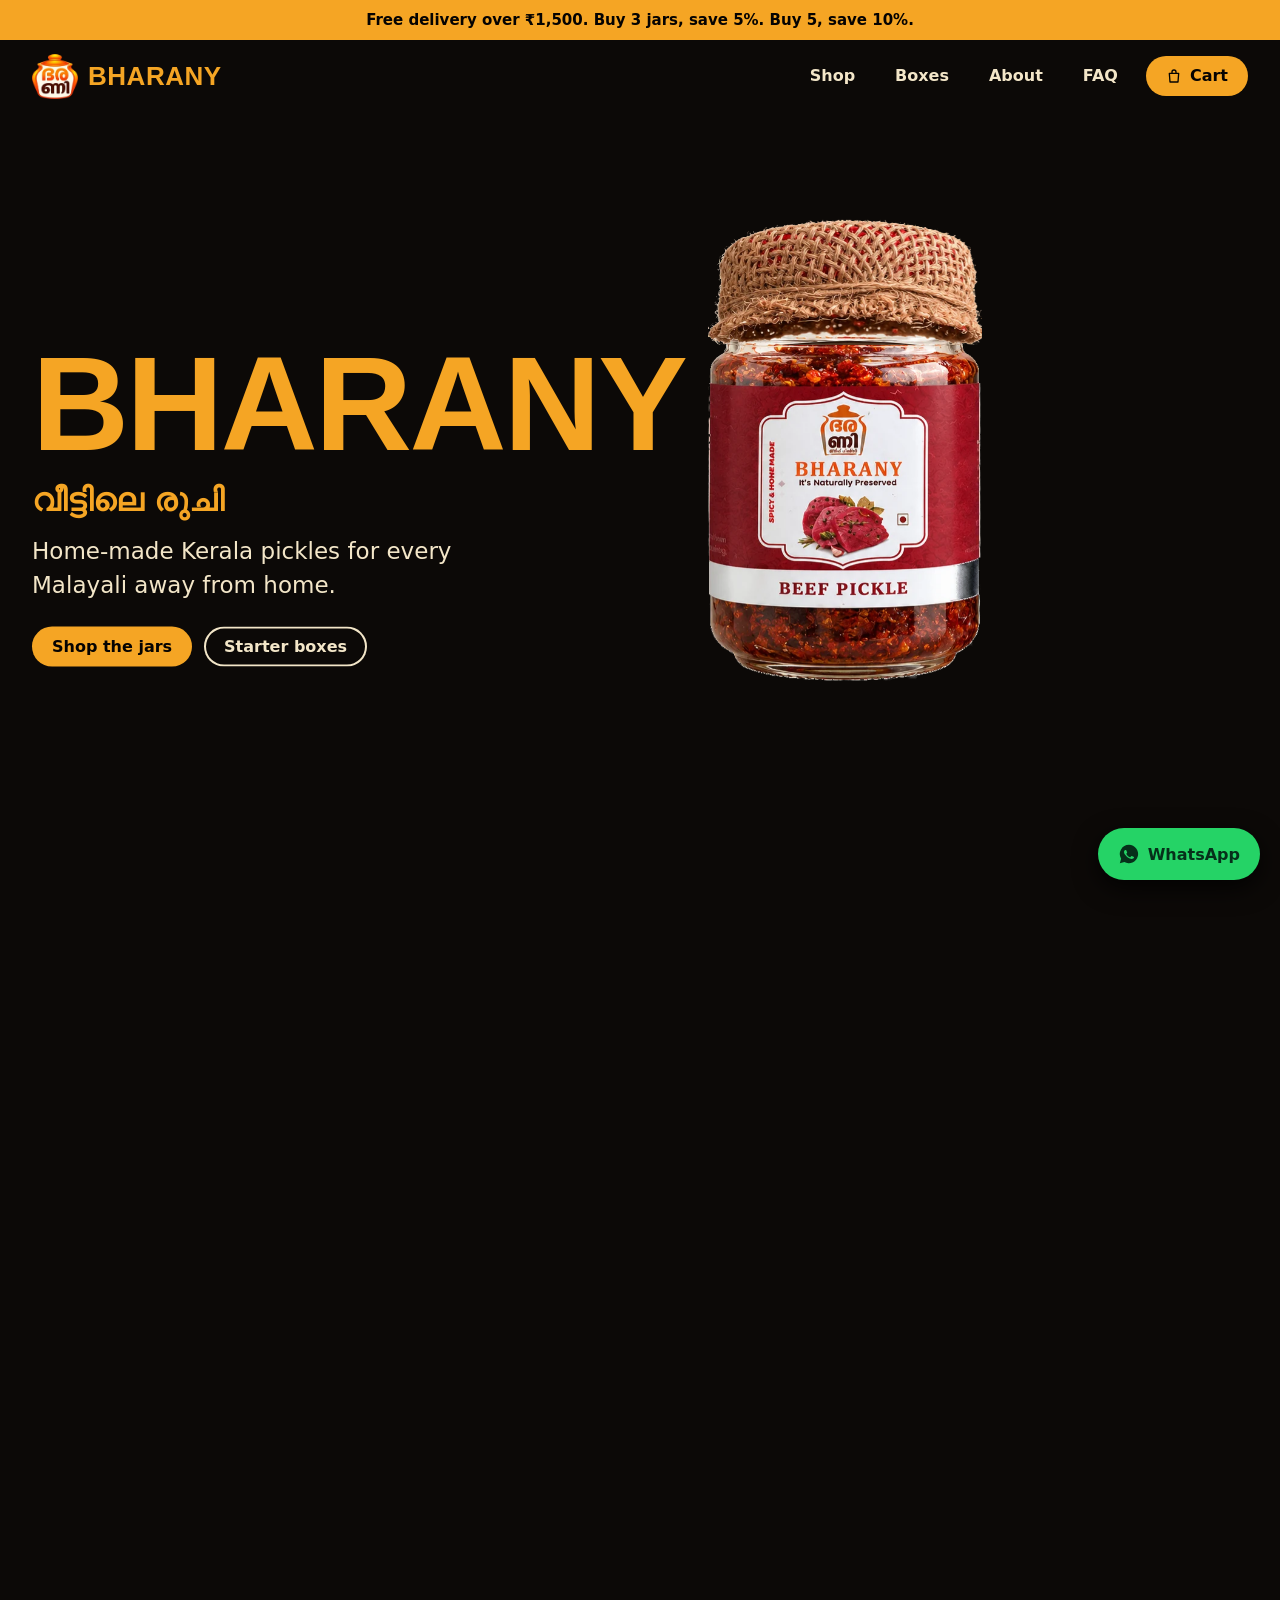
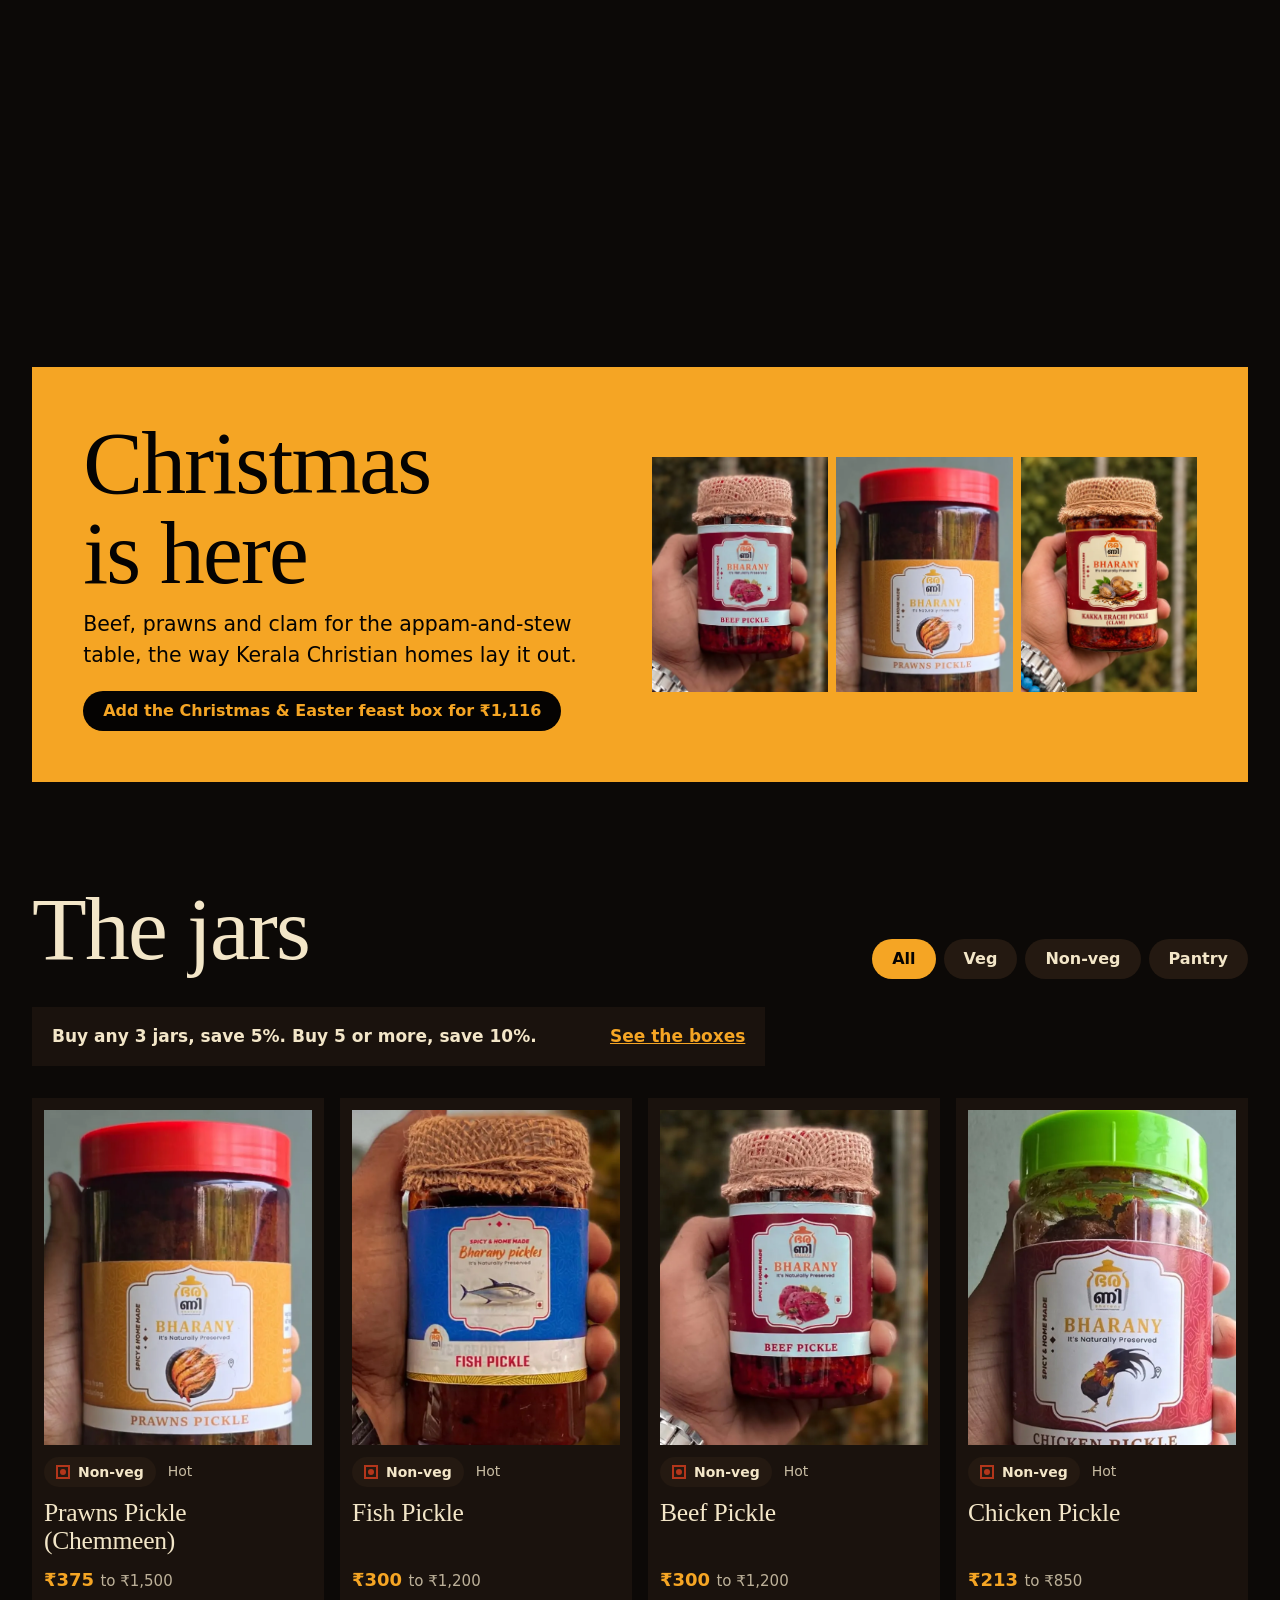
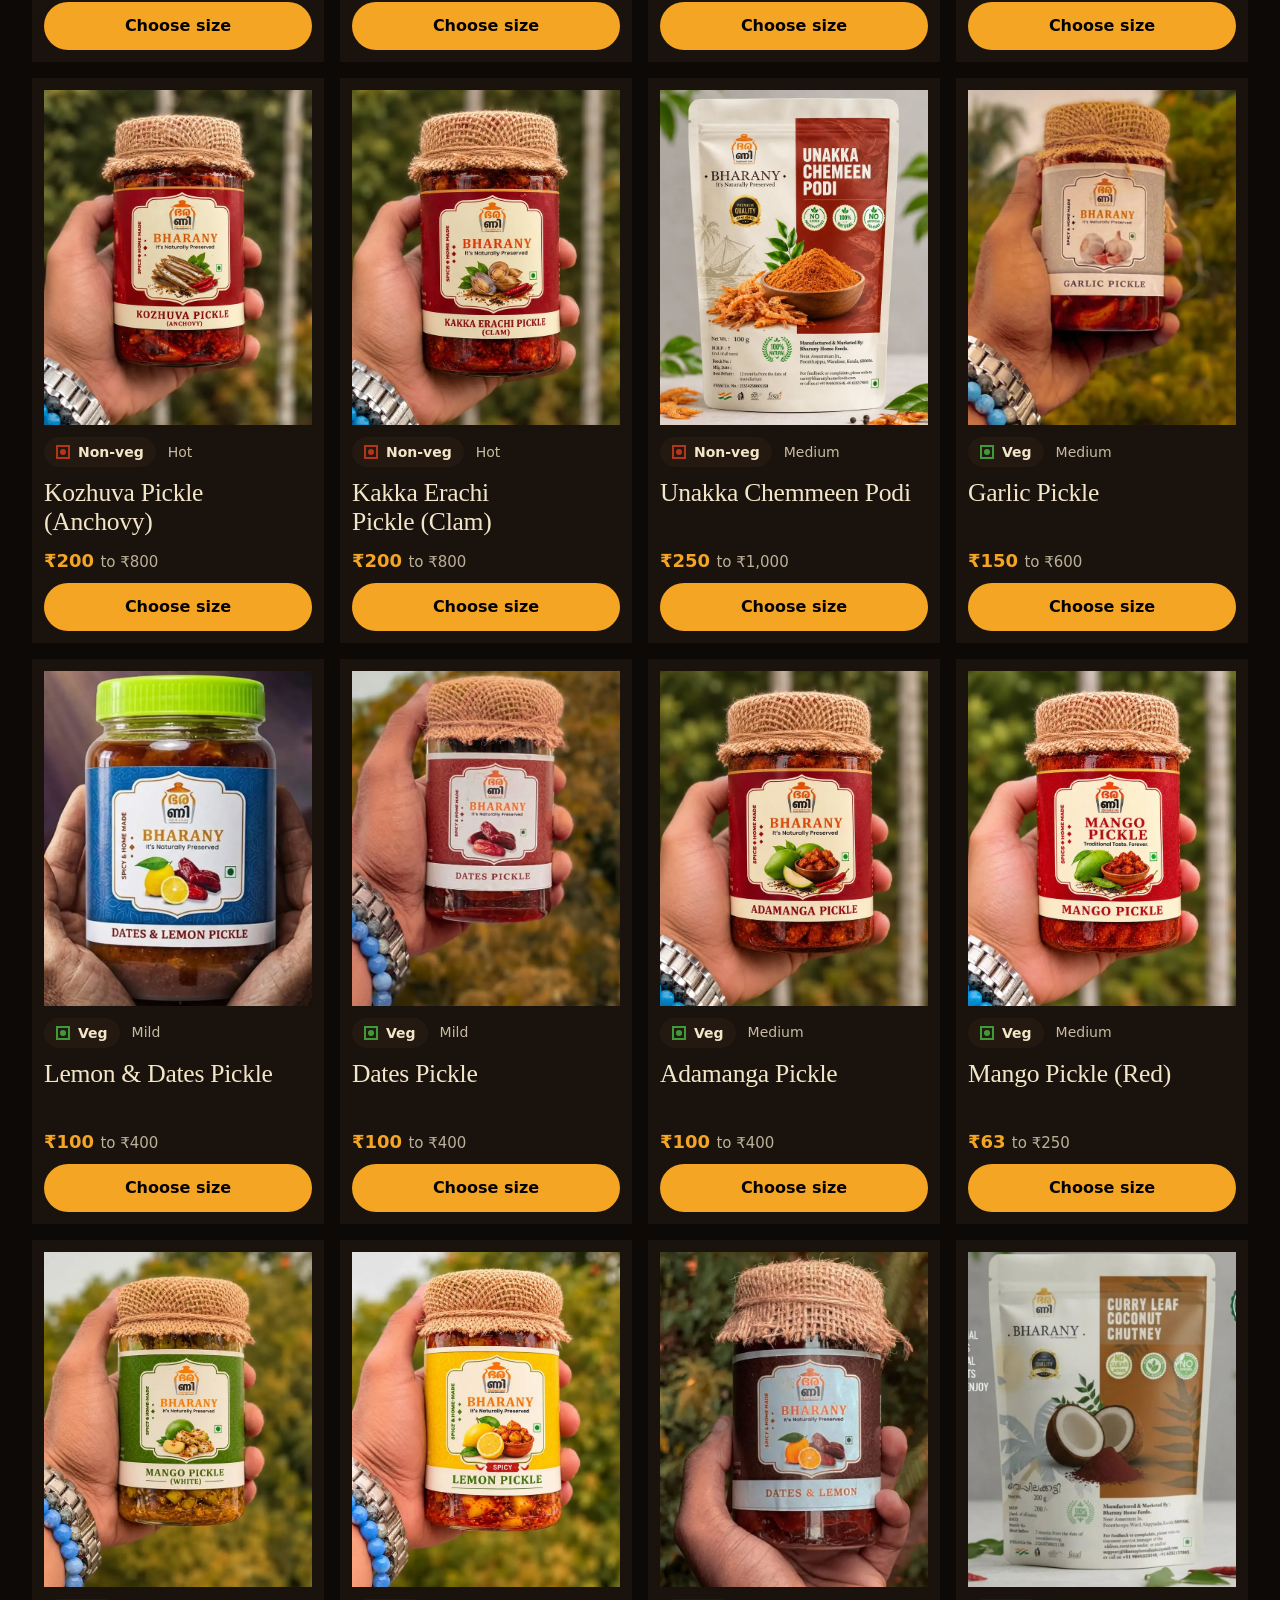
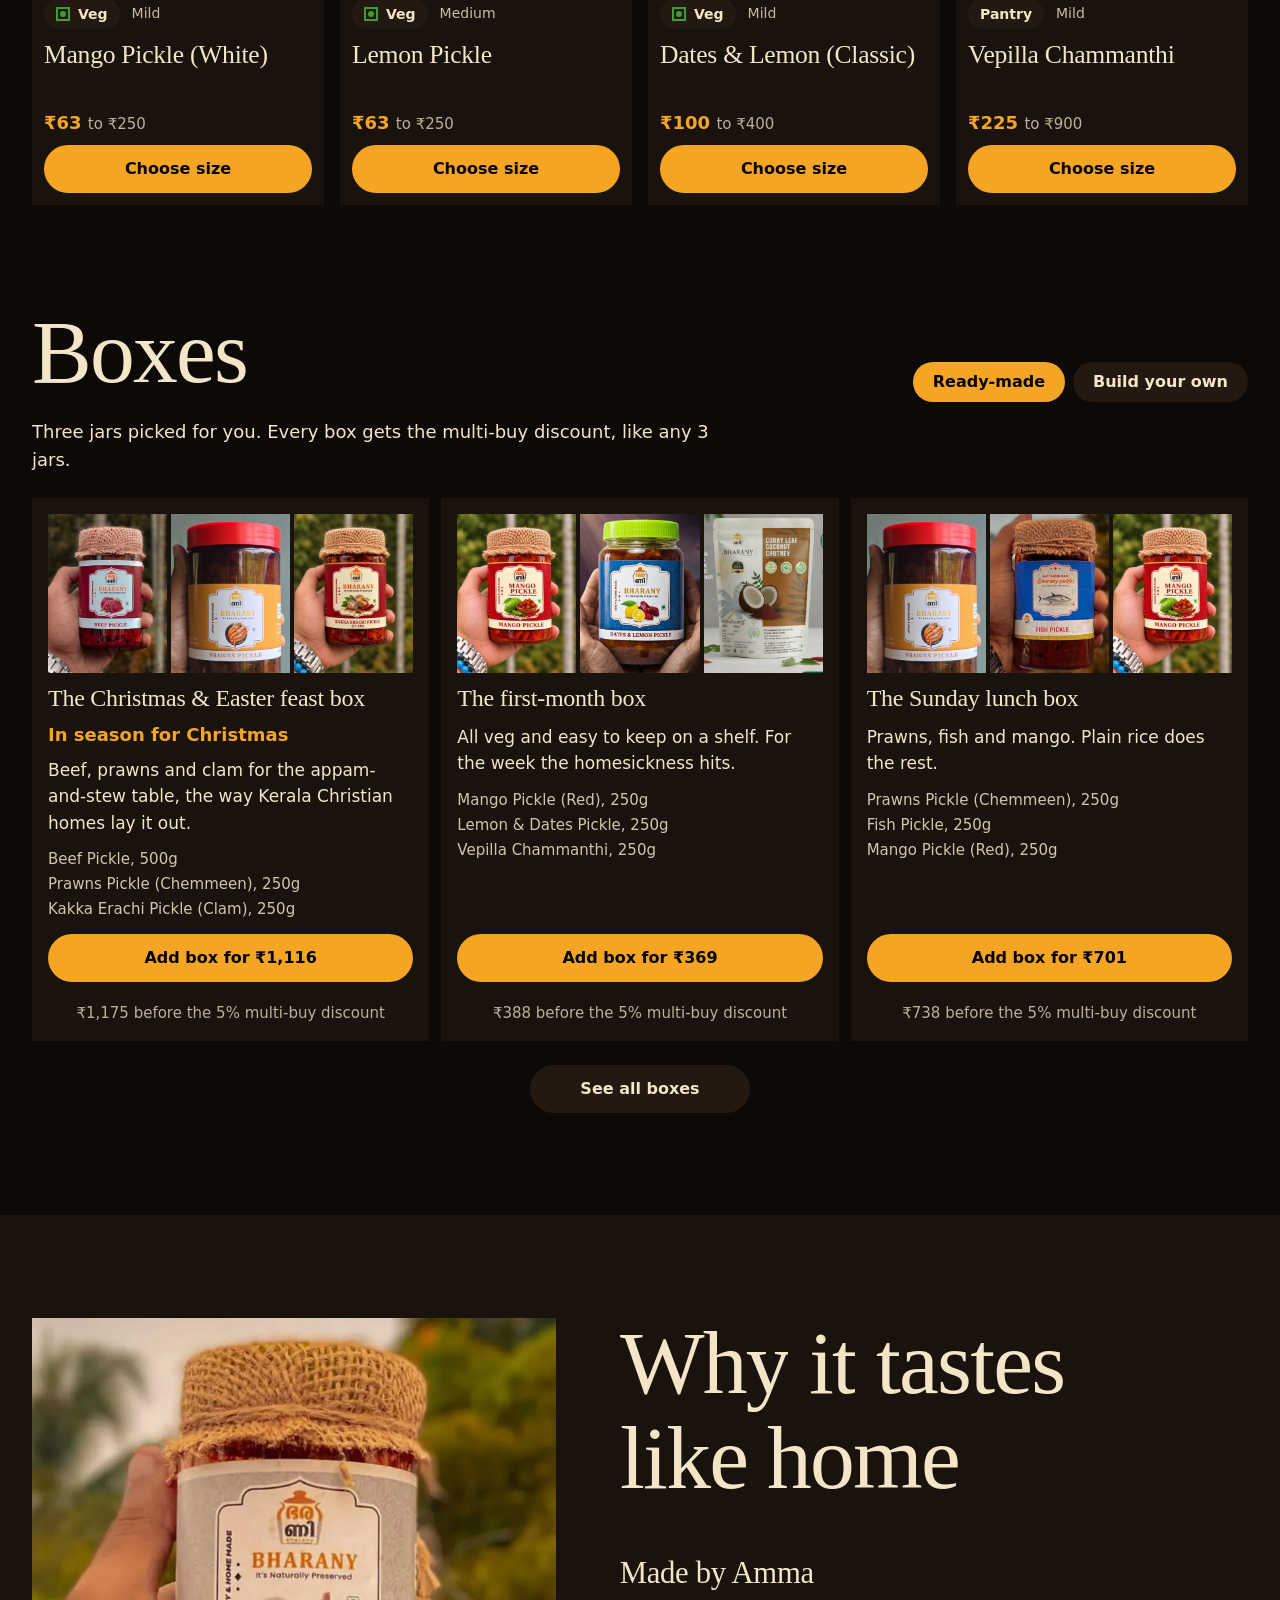
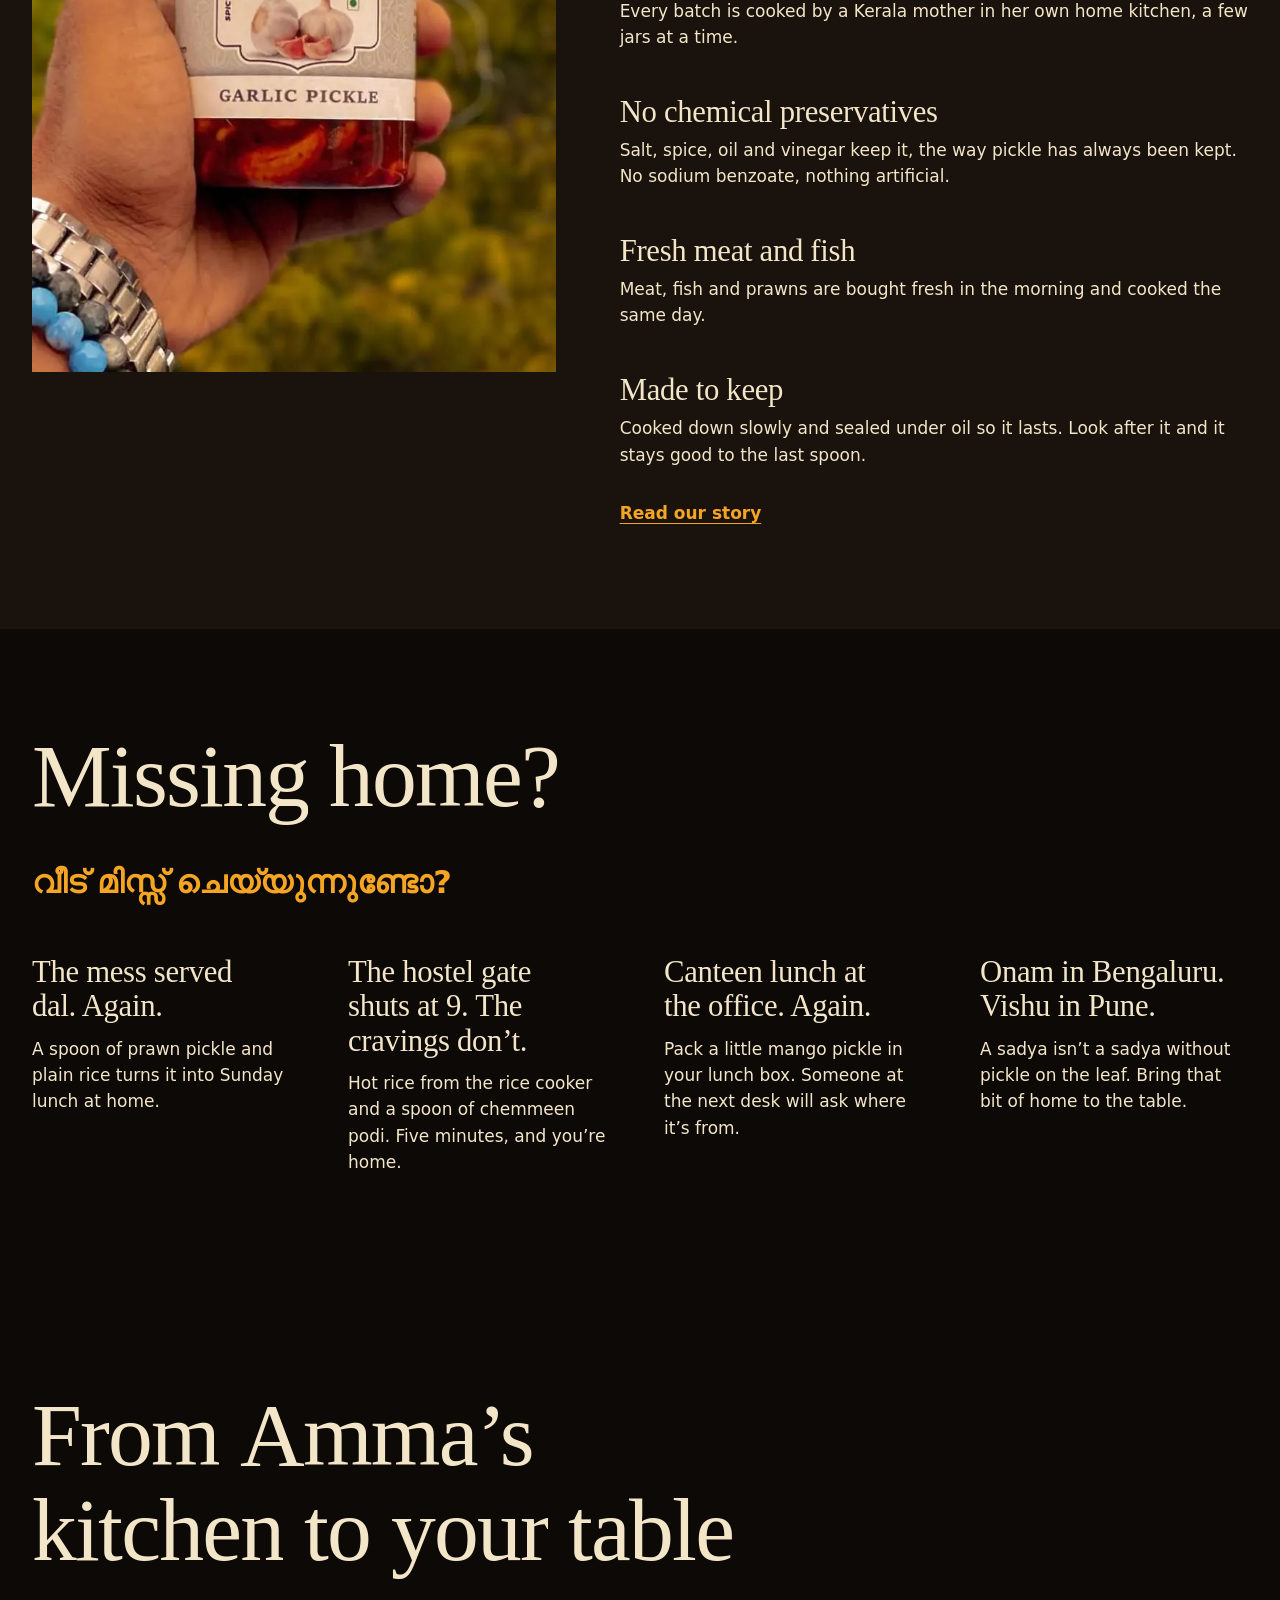
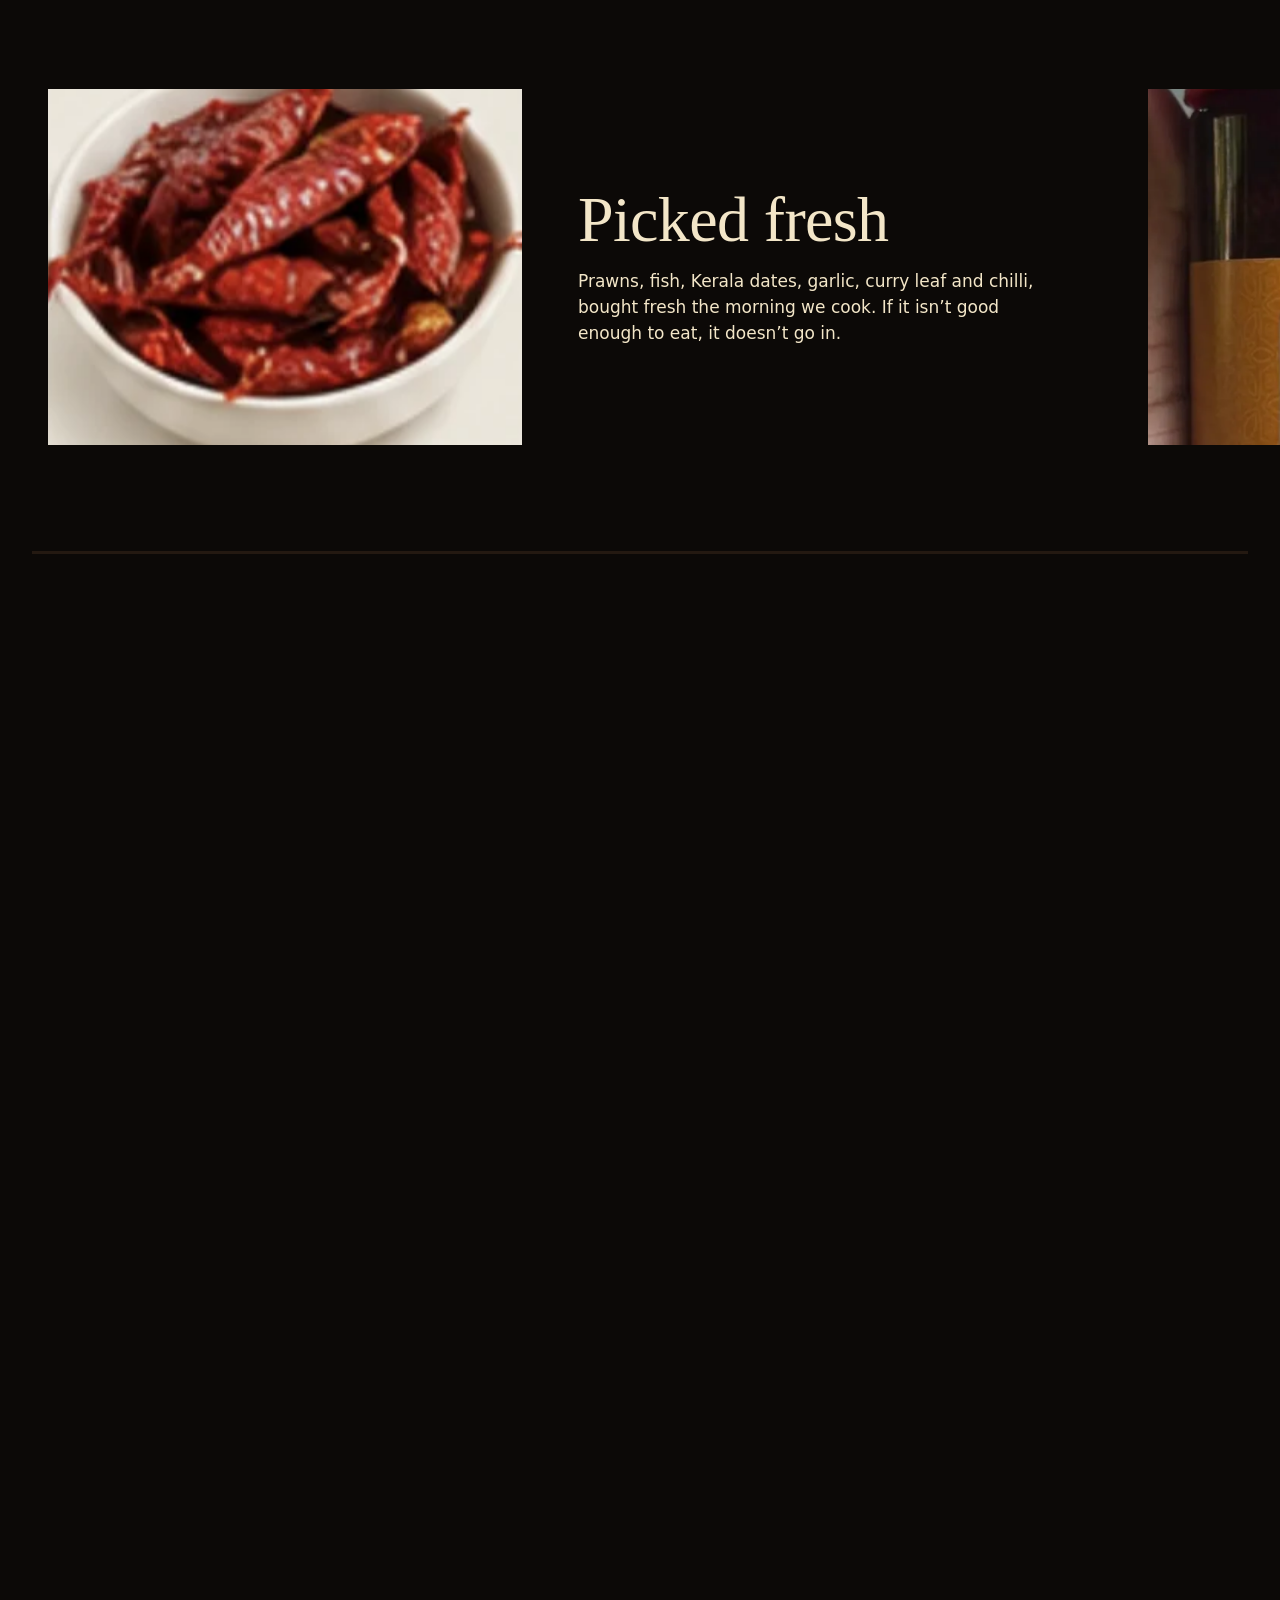
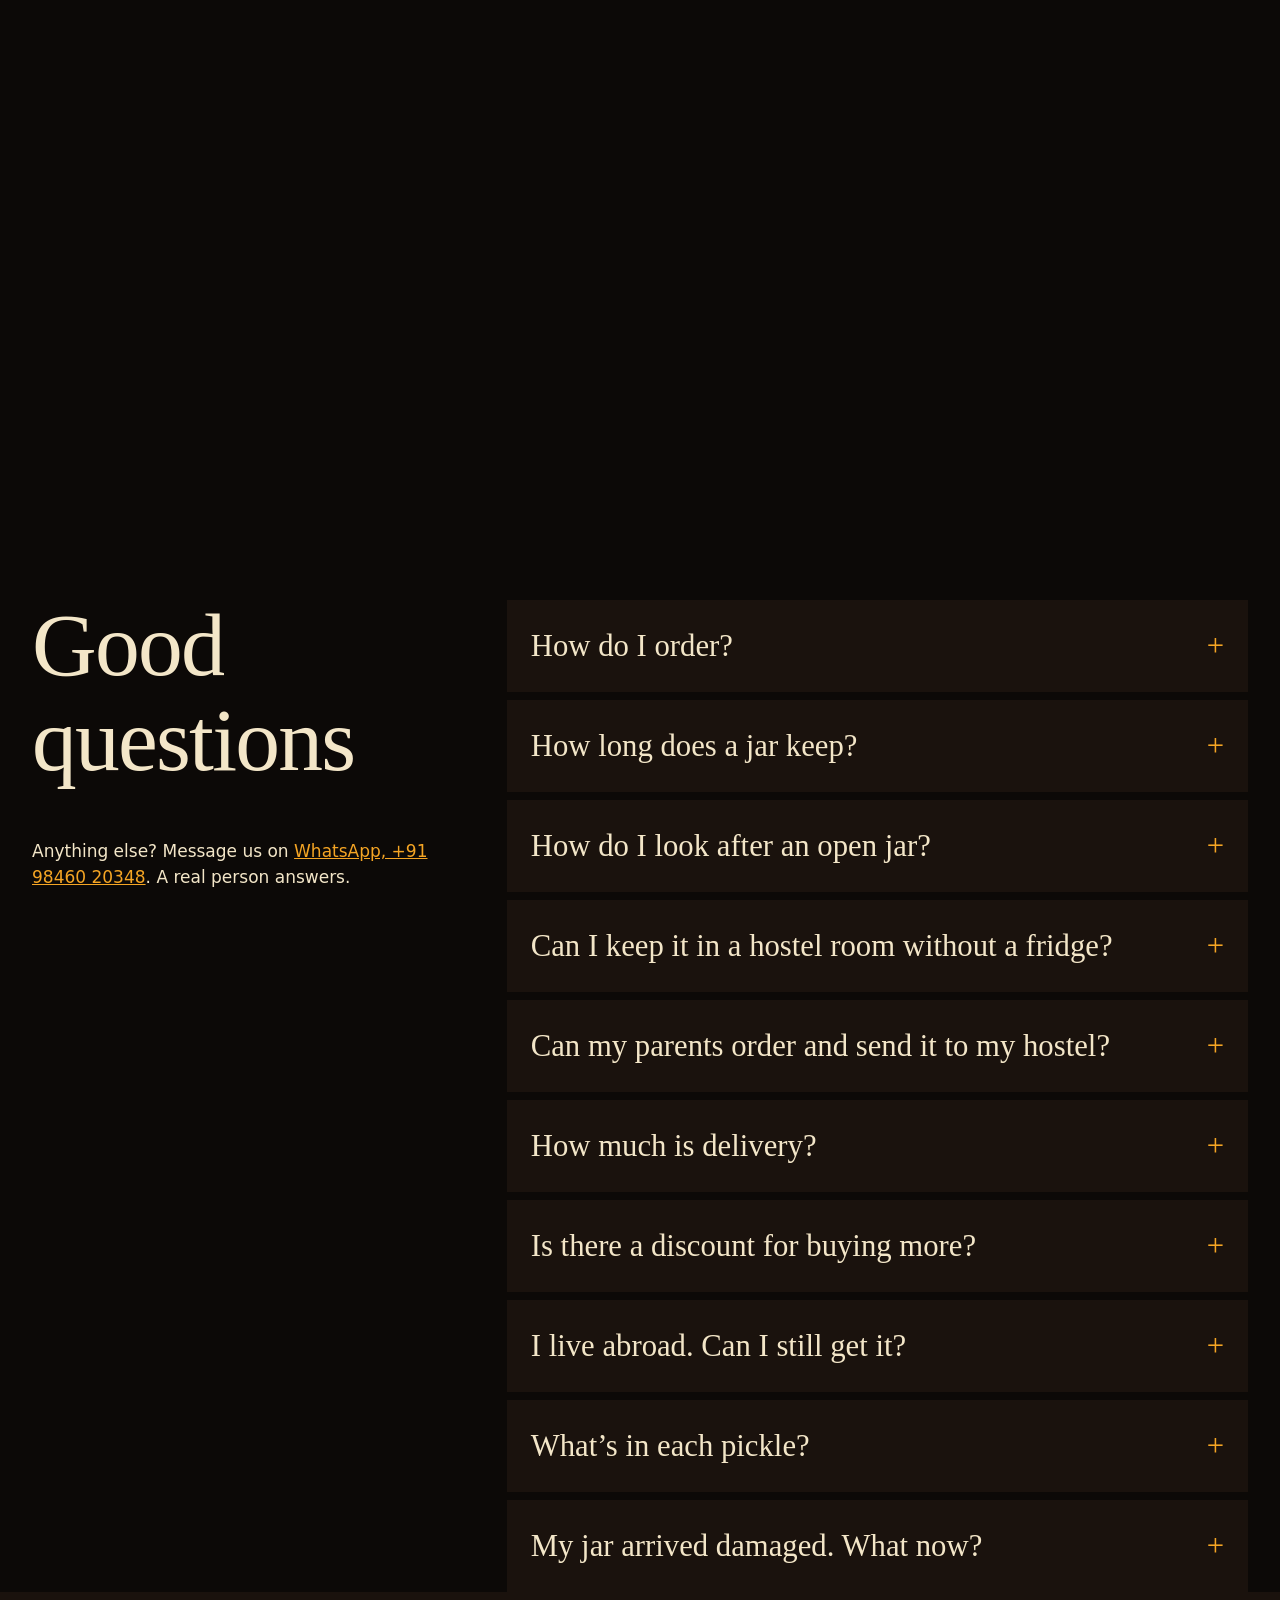
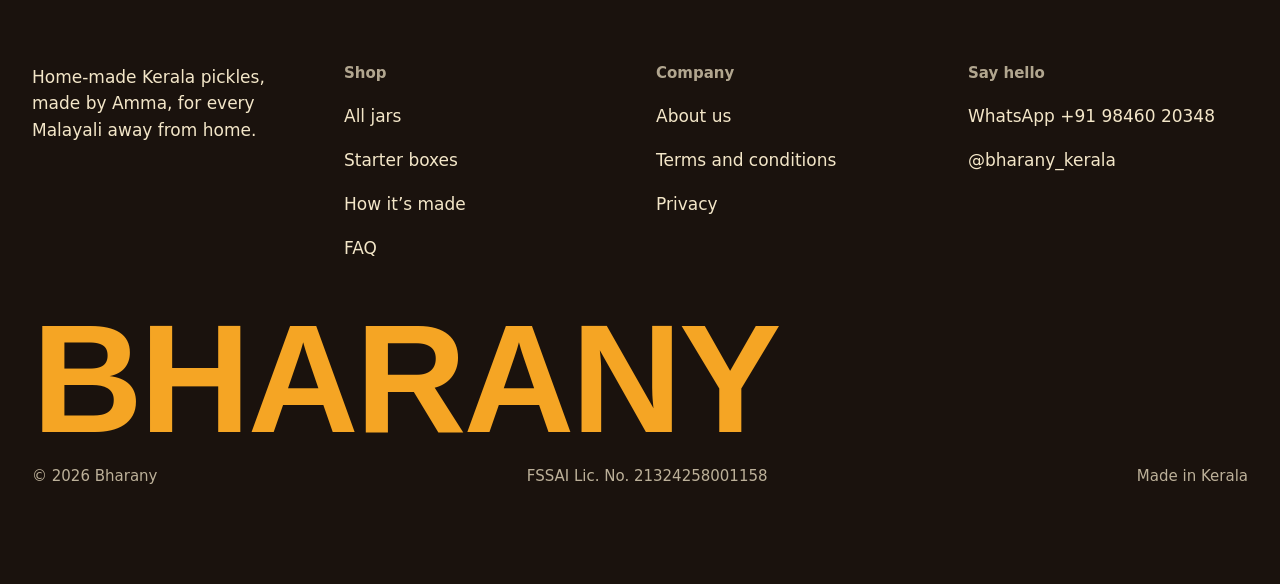
==== commit 0c59b5f4: "Starter boxes get the multi-buy discount A box is three jars, so it now gets the same 5% as any thre" ====
--- a/index.html
+++ b/index.html
@@ -75,6 +75,7 @@
 .grid{display:grid;gap:16px;grid-template-columns:repeat(auto-fill,minmax(240px,1fr))}
 @media(min-width:1100px){.grid{grid-template-columns:repeat(4,minmax(0,1fr))}}
 .card .add{margin-top:auto;min-height:48px;width:100%}
+.box-was{font-size:var(--t-small);opacity:.75;margin-top:8px;text-align:center}
 .hero-acts{display:flex;gap:12px;flex-wrap:wrap}
 .box-sub{margin:-12px 0 24px;font-size:18px}
 .why-more{margin-top:32px}.why-more a{color:var(--accent);text-decoration:underline;text-underline-offset:4px;font-weight:600}
@@ -290,7 +291,7 @@
       <button class="btn" role="tab" aria-selected="false" aria-pressed="false" aria-controls="tab-build" id="t-build">Build your own</button>
     </div></div>
   <div id="tab-ready" role="tabpanel" aria-labelledby="t-ready">
-  <p class="box-sub">Three jars picked for you, at a set price.</p>
+  <p class="box-sub">Three jars picked for you. Every box gets the multi-buy discount, like any 3 jars.</p>
   <div class="boxes" id="boxes"></div>
   <div class="see-all"><button class="btn" id="more-boxes" type="button">See all boxes</button></div>
   </div>
@@ -375,7 +376,7 @@
   <details><summary>Can I keep it in a hostel room without a fridge?</summary><div class="a"><p>Sealed jars are fine on a shelf. Once opened, veg pickles keep well in a cool, dry cupboard if you use a clean, dry spoon. Non-veg pickles need a fridge after opening, so if you don’t have one, start with veg jars or a 250g size you’ll finish quickly.</p></div></details>
   <details><summary>Can my parents order and send it to my hostel?</summary><div class="a"><p>Yes. They can check out with your hostel or PG address and your phone number, and add a note for you in “Order notes”.</p></div></details>
   <details><summary>How much is delivery?</summary><div class="a"><p>₹80 per order anywhere in Kerala, and ₹120 per order to the rest of India. Orders of ₹1,500 or more ship free. Checkout works it out from your PIN code and shows it before you pay.</p></div></details>
-  <details><summary>Is there a discount for buying more?</summary><div class="a"><p>Yes. Any 3 jars in one order save 5%, and 5 or more save 10%, whatever the size. It comes off at checkout automatically. Starter boxes keep their set price and don’t count towards it.</p></div></details>
+  <details><summary>Is there a discount for buying more?</summary><div class="a"><p>Yes. Any 3 jars in one order save 5%, and 5 or more save 10%, whatever the size. It comes off at checkout automatically. Jars in starter boxes count too.</p></div></details>
   <details><summary>I live abroad. Can I still get it?</summary><div class="a"><p>We deliver within India, so the usual way is to order to your family’s address here and tick “Packing it for someone abroad?” at checkout. We pack it leak-proof; before couriering it on, they should double-wrap each jar (taped lid, zip bag, then another wrap) so oil can’t leak. Customs rules vary: meat pickles are usually refused by the UK, US and Canada, so stick to veg pickles and chammanthi, and check your country’s rules before sending.</p></div></details>
   <details><summary>What’s in each pickle?</summary><div class="a"><p>Tap “Ingredients and details” on any jar to see its key ingredients. The full ingredient list, including allergens like mustard, is printed on the label. Ask us if you have an allergy and we’ll help.</p></div></details>
   <details><summary>My jar arrived damaged. What now?</summary><div class="a"><p>Send us a photo on WhatsApp within 48 hours of delivery and we’ll make it right. Our returns terms have the details.</p></div></details>
@@ -415,12 +416,14 @@
   ${p.sizes.length>1?`<button class="btn fill add" data-k="${k}">Choose size</button>`:`<button class="btn fill add" data-add>Add to cart</button>`}
 </article>`;
 document.getElementById("grid").innerHTML=CATALOG.map((p,k)=>cardHTML(p,k,false)).join("");
+// a box gets the multi-buy discount like any jars; the cart may give more if other jars push it into a higher tier
+const boxPct=n=>(SHOP.multibuy.find(([k])=>n>=k)||[0,0])[1], boxPrice=(sum,n)=>sum-Math.round(sum*boxPct(n)/100);
 // boxes in their festival season move to the front and get a badge
 document.getElementById("boxes").innerHTML=[...Shop.BOXES].sort((a,b)=>!!Shop.season(b)-!!Shop.season(a)).map(b=>{
   const its=b.items.map(([id,size])=>({p:Cart.product(id),size})), sum=its.reduce((a,{p,size})=>{const pr=p.sizes.find(s=>s[0]===size)[1]; return a==null||pr==null?null:a+pr},0);
   return `<article class="box" data-rv><div class="thumbs">${its.map(({p})=>`<img src="${p.src}" alt="" loading="lazy" style="object-position:50% ${p.y}%">`).join('')}</div>
     <h3>${b.name}</h3>${Shop.season(b)?`<p class="price">In season for ${Shop.season(b)}</p>`:""}<p>${b.line}</p><ul>${its.map(({p,size})=>`<li>${p.name}, ${size}</li>`).join('')}</ul>
-    <button class="btn fill block" data-box="${b.id}">Add box${sum==null?'':' for '+money(sum)}</button></article>`}).join('');
+    <button class="btn fill block" data-box="${b.id}">Add box${sum==null?'':` for ${money(boxPrice(sum,its.length))}`}</button>${sum==null?'':`<p class="box-was">${money(sum)} before the ${boxPct(its.length)}% multi-buy discount</p>`}</article>`}).join('');
 {const bx=[...document.querySelectorAll('#boxes .box')], mb=document.getElementById('more-boxes'); bx.forEach((b,i)=>b.hidden=i>=3); mb.parentElement.hidden=bx.length<=3;
  mb.addEventListener('click',()=>{bx.forEach(b=>b.hidden=false); mb.parentElement.hidden=true; if(window.ScrollTrigger) ScrollTrigger.refresh();});}
 document.getElementById("boxes").addEventListener('click',e=>{const b=e.target.closest('[data-box]'); if(!b)return; Shop.addBox(b.dataset.box);
@@ -442,7 +445,7 @@
   } else if(fest){
     const its=fest.items.map(([id,size])=>({p:Cart.product(id),size})), sum=its.reduce((a,{p,size})=>{const pr=p.sizes.find(s=>s[0]===size)[1]; return a==null||pr==null?null:a+pr},0);
     el.innerHTML=`<div class="fest"><div><h2>${E(b.title||(Shop.season(fest)?Shop.season(fest)+' is here':fest.name))}</h2>
-      <p class="lede">${E(b.text||fest.line)}</p><button class="btn" data-box="${fest.id}">Add the ${E(fest.name.replace(/^The /,''))}${sum==null?'':' for '+money(sum)}</button></div>
+      <p class="lede">${E(b.text||fest.line)}</p><button class="btn" data-box="${fest.id}">Add the ${E(fest.name.replace(/^The /,''))}${sum==null?'':' for '+money(boxPrice(sum,its.length))}</button></div>
       <div class="thumbs">${its.map(({p})=>`<img src="${p.src}" alt="${E(p.name)}" style="object-position:50% ${p.y}%">`).join('')}</div></div>`;
     el.querySelector('[data-box]').addEventListener('click',e=>{Shop.addBox(fest.id); e.target.textContent='Added'; });
   }
@@ -612,7 +615,7 @@
 }
 
 // ---- build your box: any jars, any number, one size at a time. They go in as loose jars, so the multi-buy discount applies,
-// counted together with loose jars already in the cart. Names are prefixed so nothing here shadows the hero's functions.
+// counted together with every jar already in the cart. Names are prefixed so nothing here shadows the hero's functions.
 {
   const bxList=document.getElementById('build-jars'), bxStatus=document.getElementById('build-status'), bxAdd=document.getElementById('build-add'), bxW=document.getElementById('build-w'), bxItems=document.getElementById('build-items');
   const bxPick=new Map(); // 'id|size' -> qty
@@ -630,7 +633,7 @@
     const n=bxCount();
     let sub=0; bxPick.forEach((q,k)=>{const [id,sz]=k.split('|'); sub+=bxPrice(Shop.CATALOG.find(p=>p.id===id),sz)*q;});
     // the discount the whole cart would get once this box is in, and how much more that saves than the cart saves today
-    const now=Cart.discount(), loose=Cart.items.filter(i=>!i.box);
+    const now=Cart.discount(), loose=Cart.items;
     let base=0, known=true; loose.forEach(i=>{const pr=Cart.price(i); if(pr==null)known=false; else base+=pr*i.qty;});
     const jars=now.jars+n, tier=SHOP.multibuy.find(([k])=>jars>=k), pct=tier?tier[1]:0;
     const save=known?Math.round((base+sub)*pct/100)-now.amt:0, next=[...SHOP.multibuy].reverse().find(([k])=>jars<k);
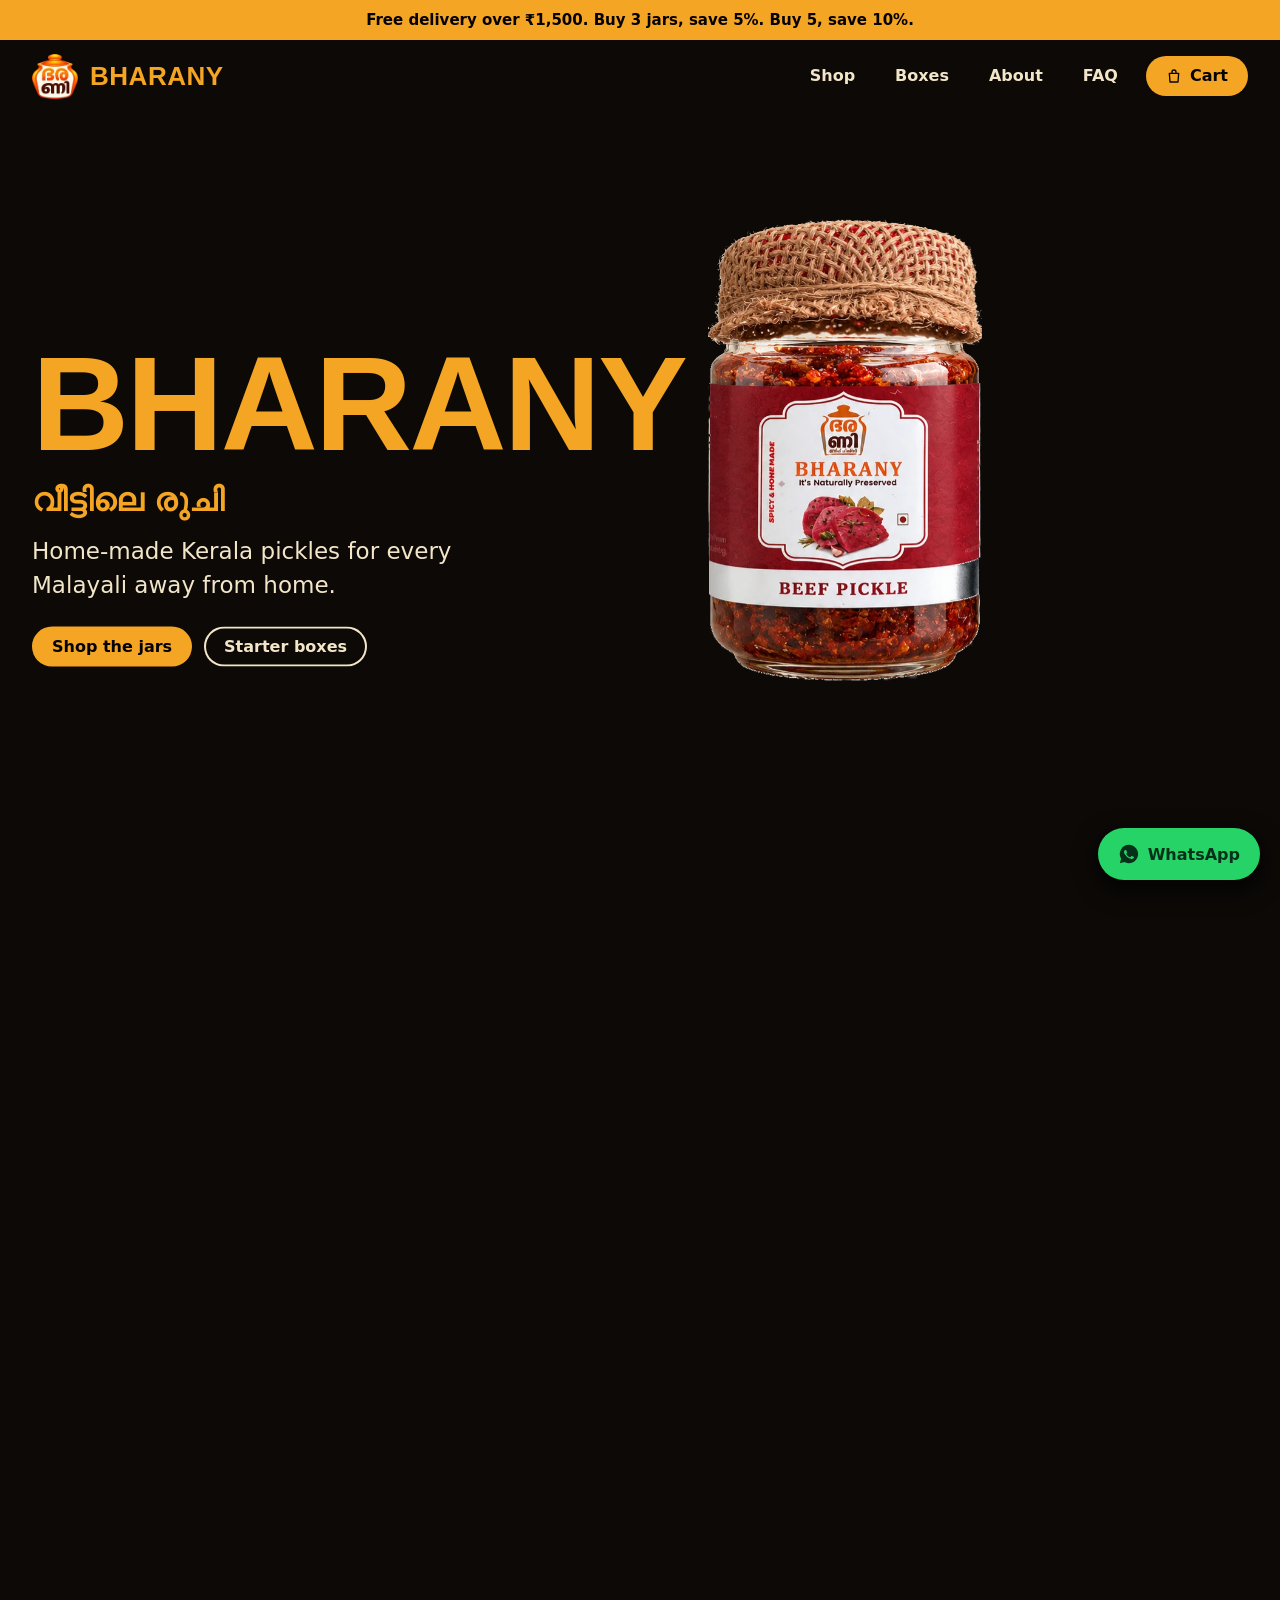
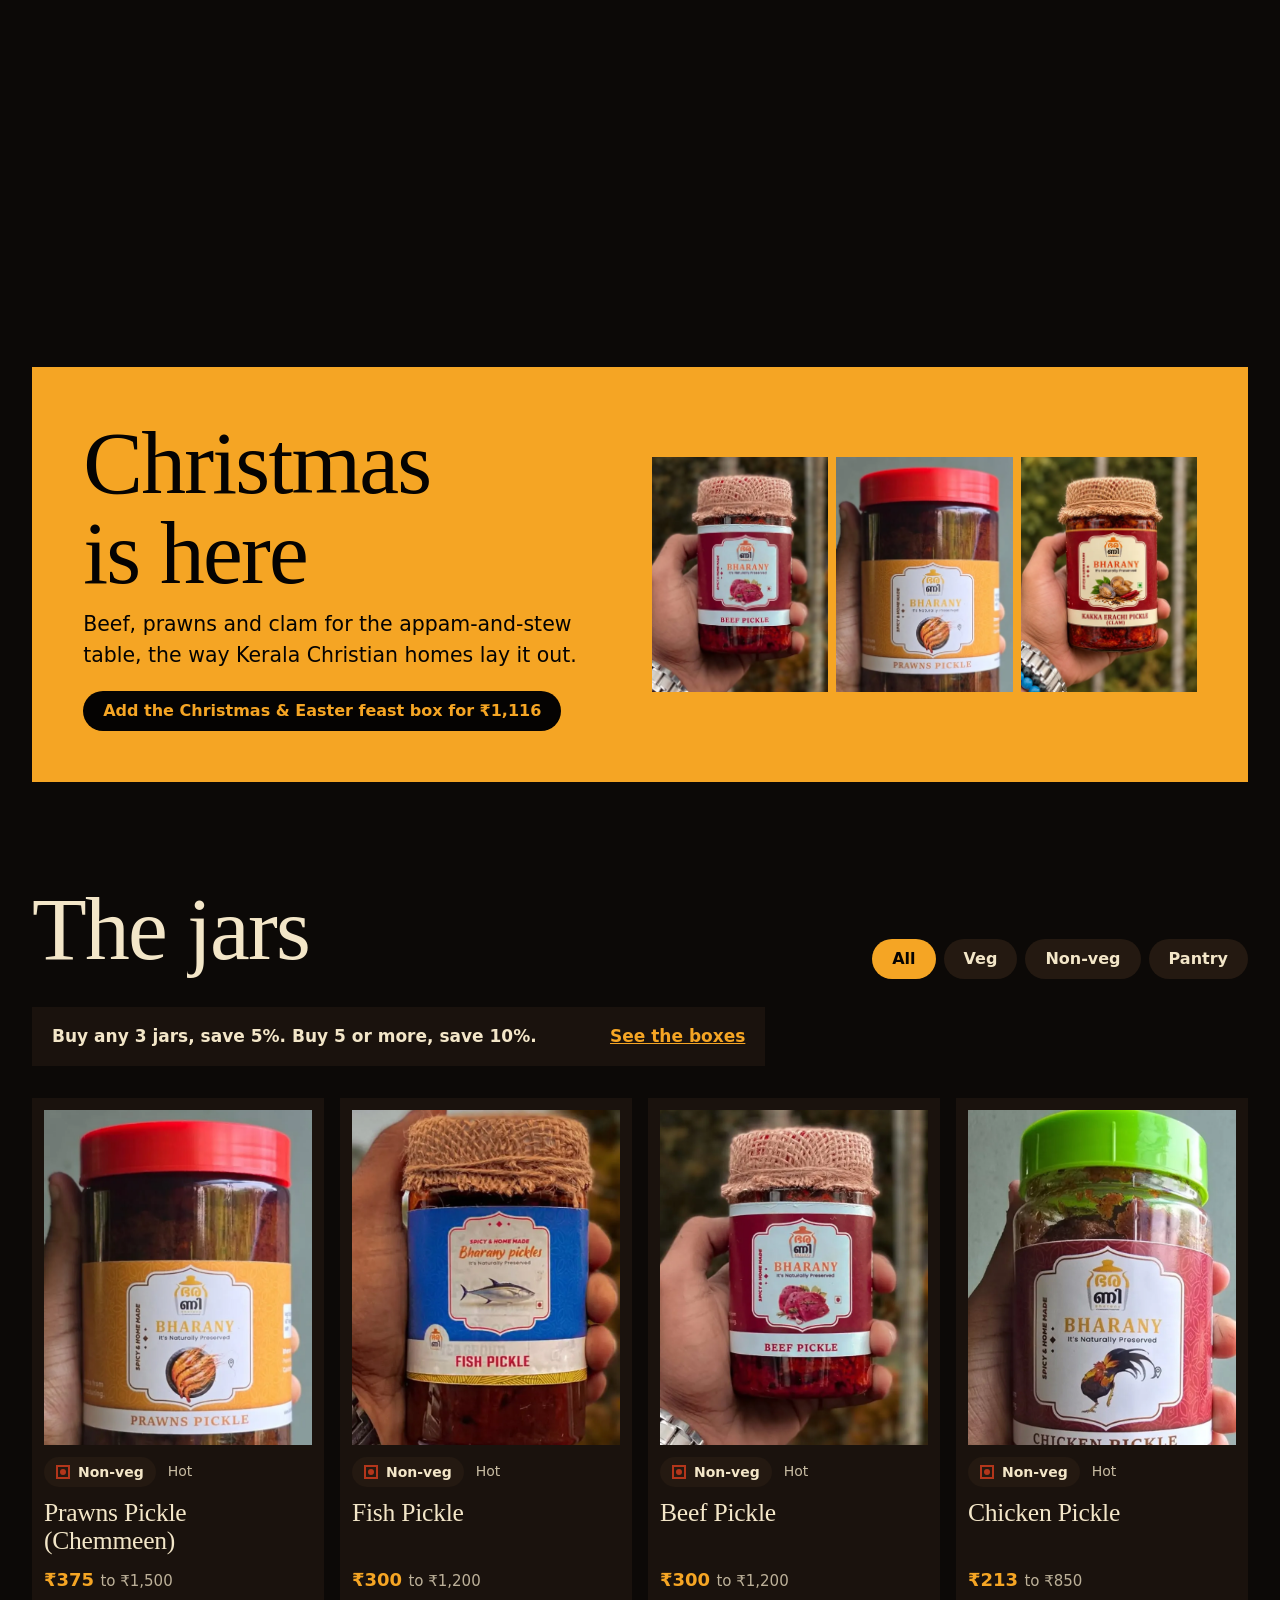
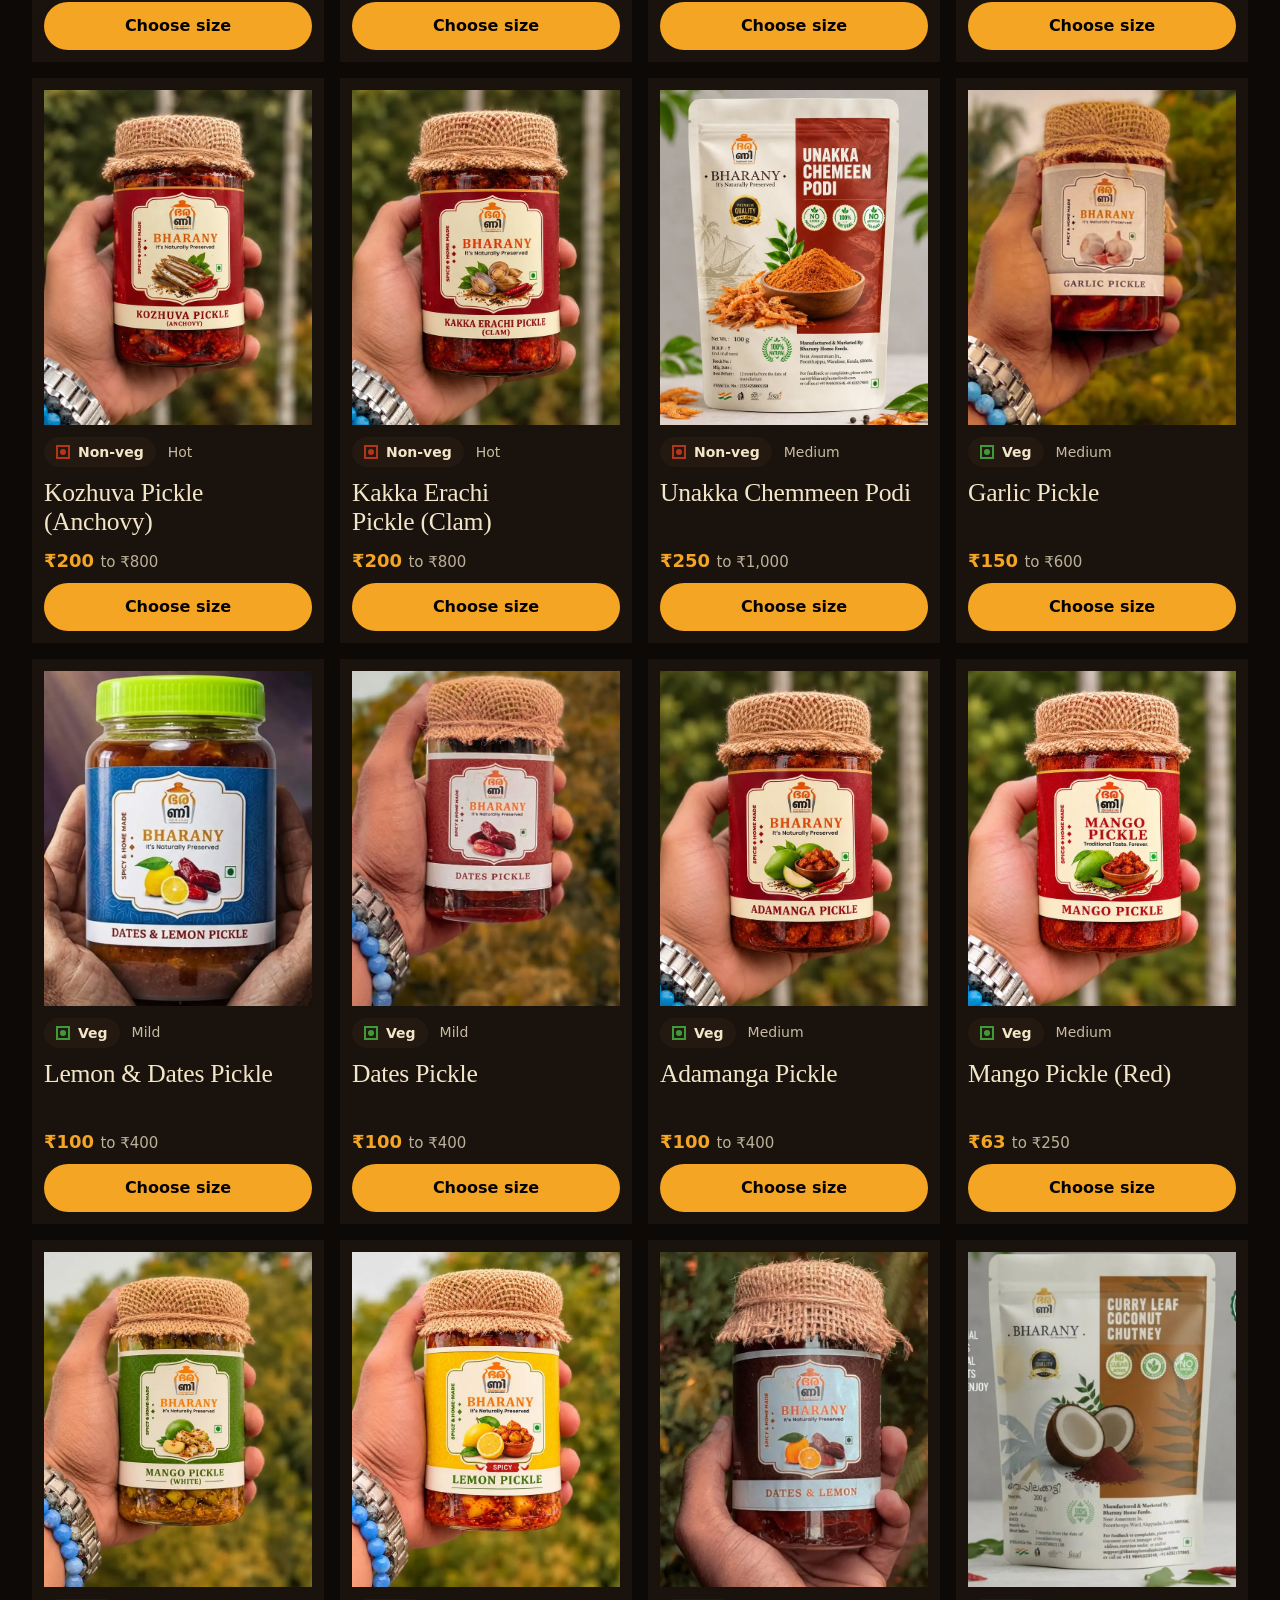
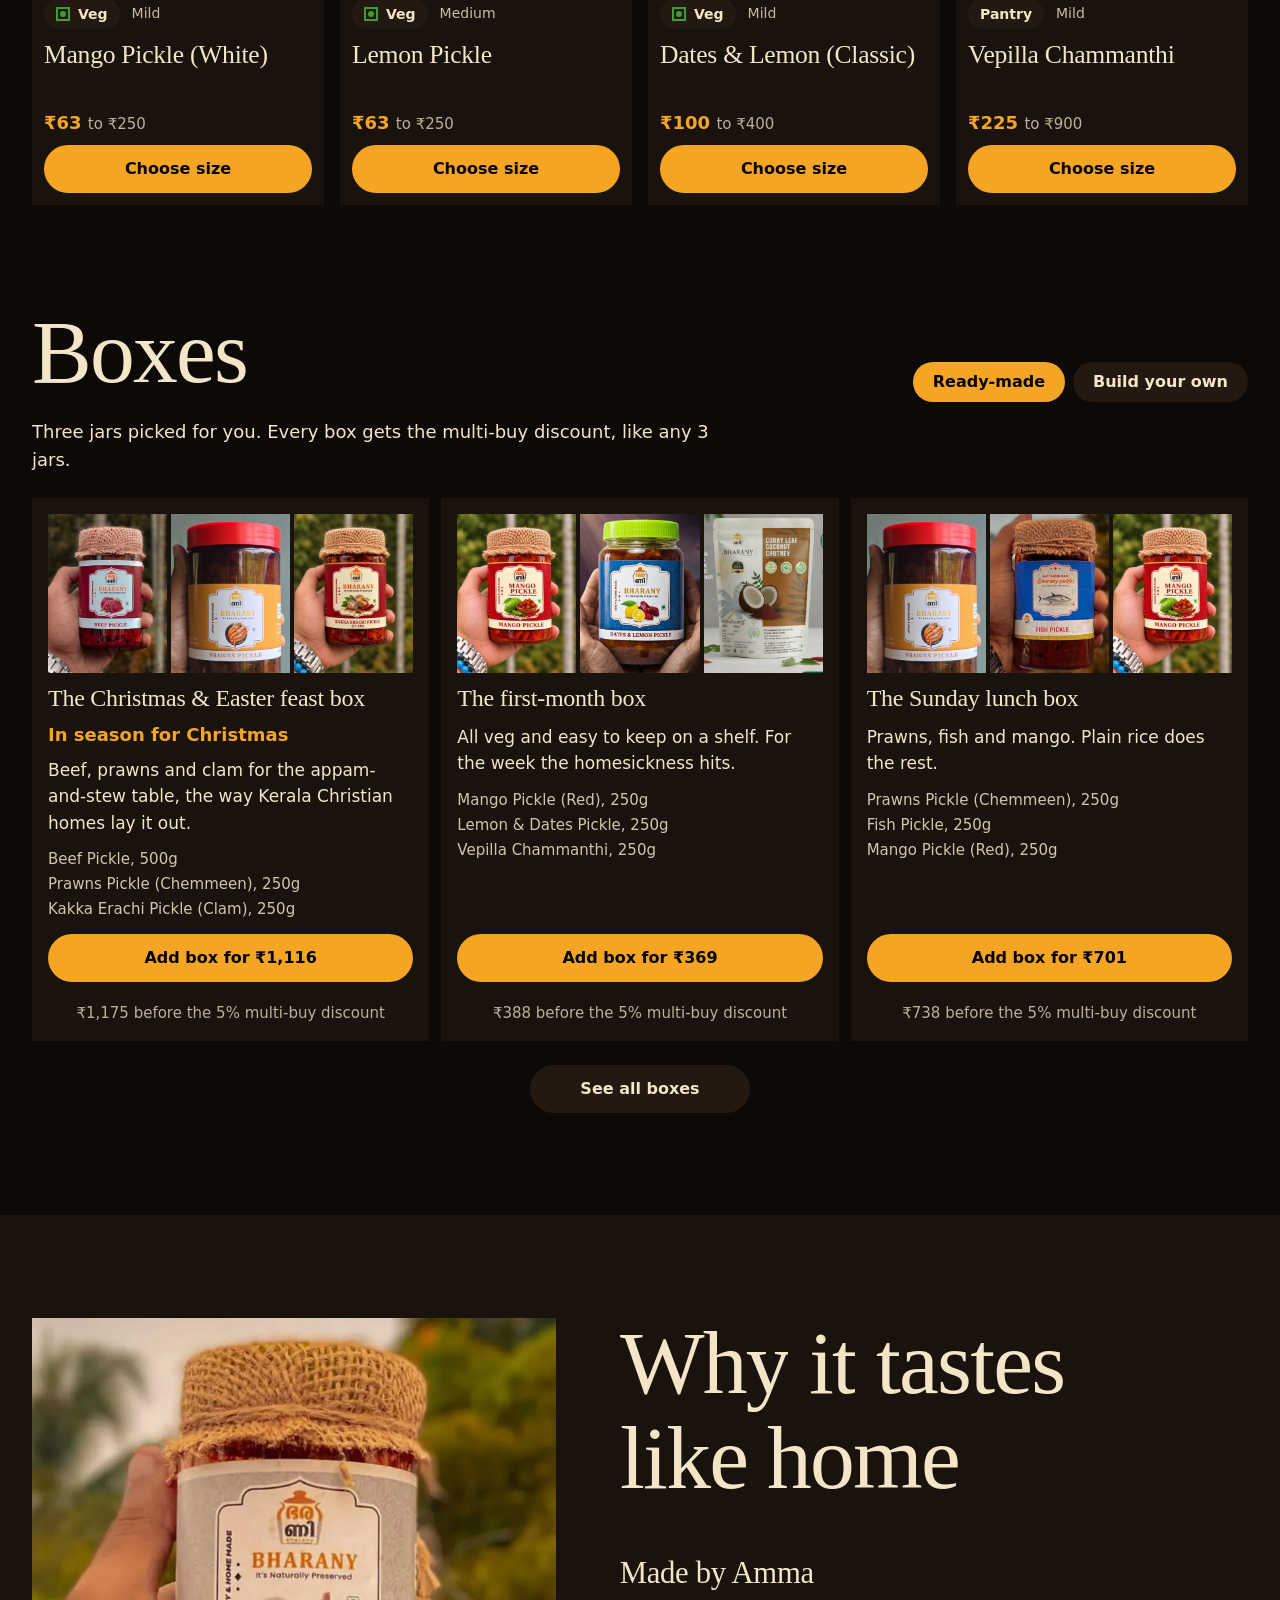
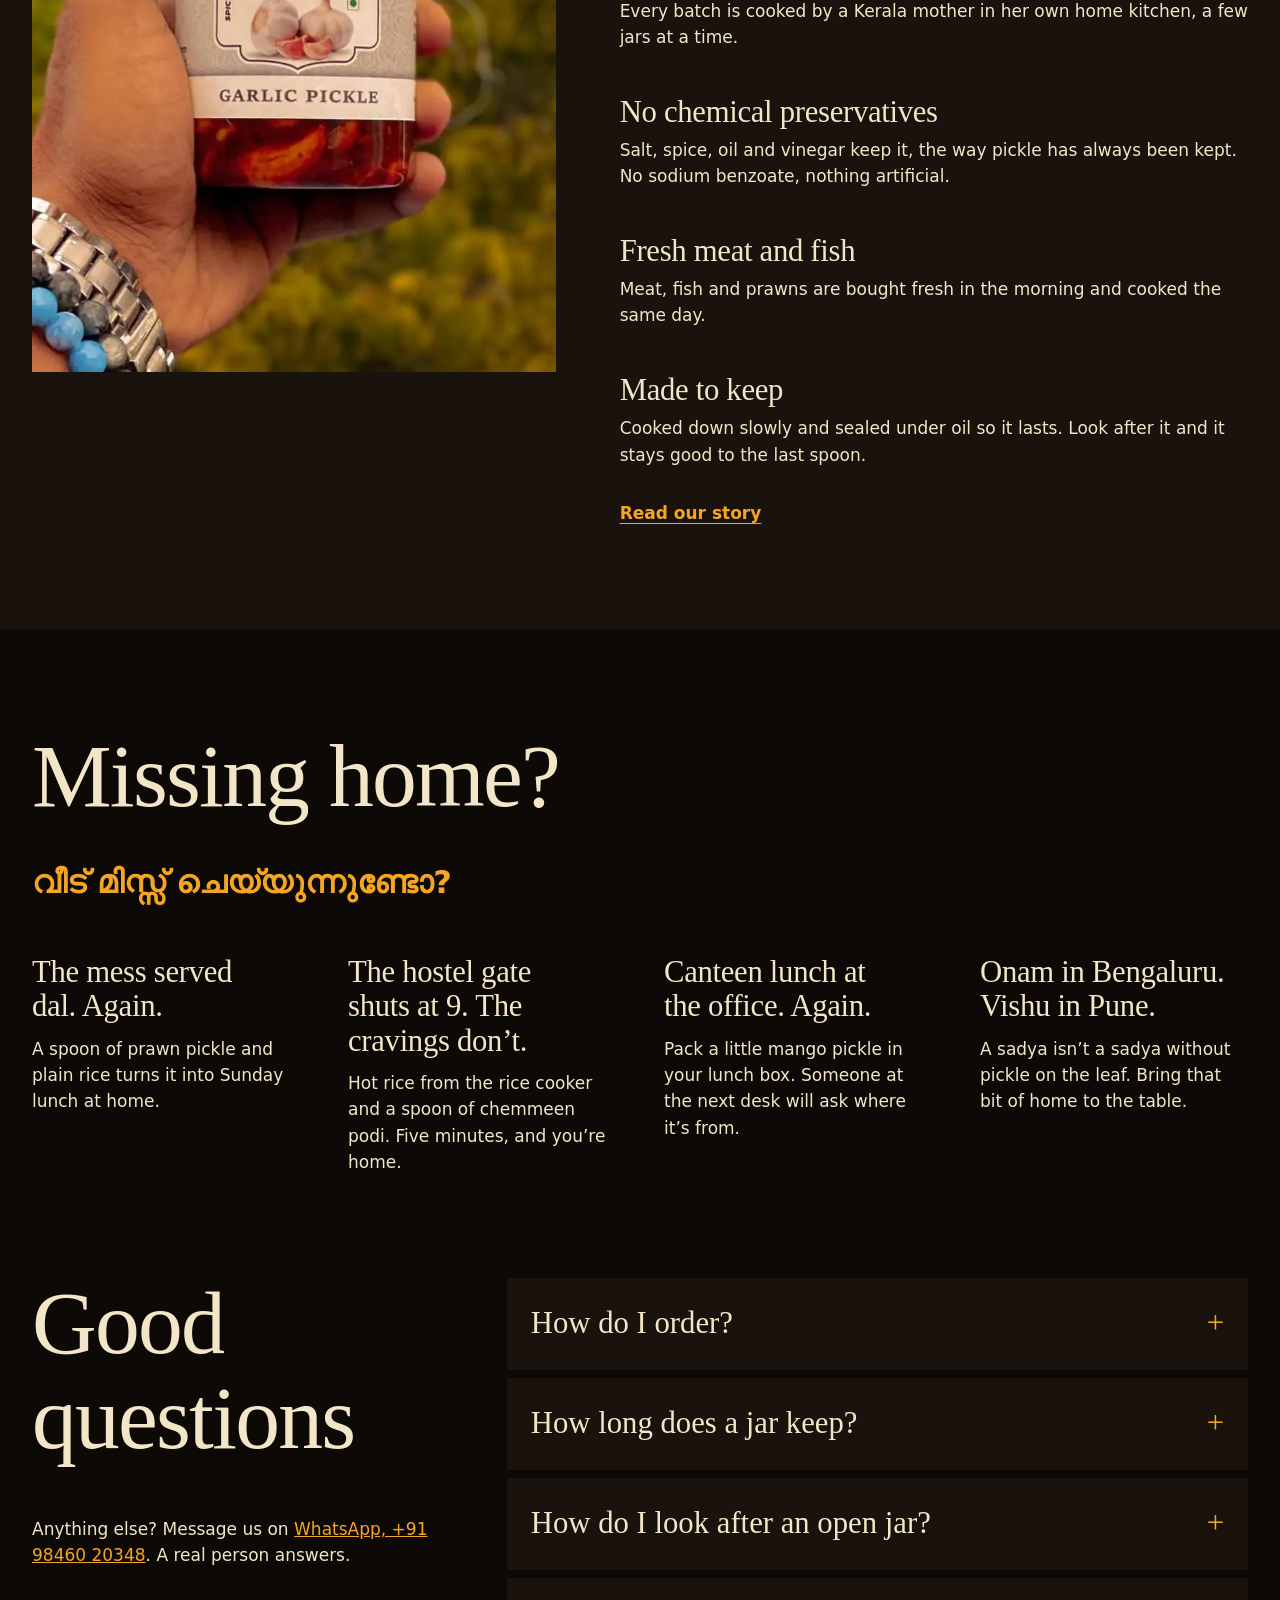
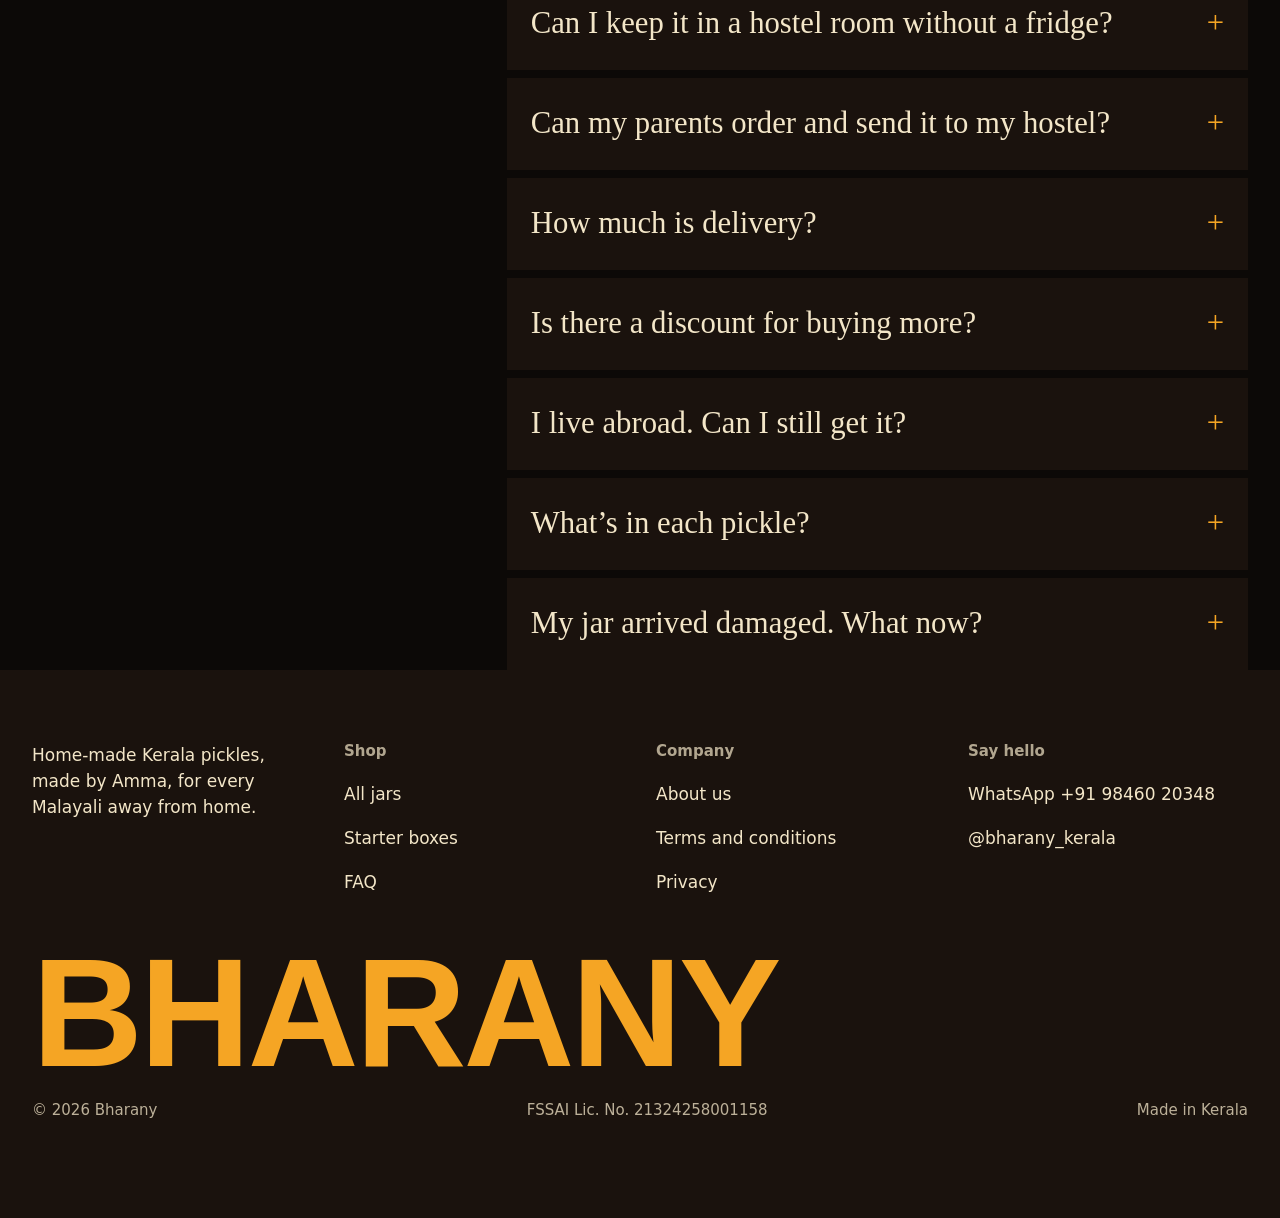
==== commit 800014fa: "Remove the 'From Amma's kitchen to your table' section Drops the section, its sideways scroll animat" ====
--- a/index.html
+++ b/index.html
@@ -161,30 +161,6 @@
 @media(min-width:900px){.why{grid-template-columns:minmax(0,5fr) minmax(0,6fr)}}
 @media(max-width:899px){.why figure{order:2}}
 
-/* storyboard: pinned and scrubbed sideways on desktop, stacked on phones */
-.story{container-type:inline-size;max-width:none;padding:0;margin-top:var(--gap);overflow:hidden;position:relative}
-.story-head{position:absolute;top:96px;left:0;right:0;padding-inline:var(--edge);z-index:2}
-.story-head h2{margin:0}
-.story-track{display:flex;height:100svh;width:max-content;will-change:transform;list-style:none;padding:0}
-.panel{width:min(100cqw,1100px);height:100%;flex:none;display:grid;grid-template-columns:minmax(0,1fr);align-content:center;gap:24px;padding:200px var(--margin) 56px;position:relative;overflow:hidden}
-.panel h3{font-size:clamp(40px,5vw,68px);line-height:1;margin-bottom:16px}
-.panel figure{overflow:hidden;aspect-ratio:4/3;max-height:46vh;background:var(--surface);color:var(--ink)}
-.panel figure img,#cook-fig video{width:100%;height:100%;object-fit:cover}
-/* desktop: the heading takes its own row above the sliding panels, so a two-line heading can never sit on a photo */
-@media(min-width:900px){.story{height:100svh;display:flex;flex-direction:column}.story-head{position:static;padding:112px var(--edge) 0}
-  .story-track{flex:1;height:auto;min-height:0}.panel{padding-top:40px;padding-bottom:64px}}
-@media(min-width:900px){.panel figure{order:-1;max-height:56vh}.panel{padding-inline:48px;grid-template-columns:repeat(2,minmax(0,1fr));align-items:center;gap:56px}}
-.story-bar{position:absolute;left:var(--edge);right:var(--edge);bottom:24px;height:3px;background:var(--surface-2)}
-.story-bar i{display:block;height:100%;background:var(--accent);transform-origin:0;transform:scaleX(0)}
-@media(max-width:899px){
-  .story-head{position:static;padding:0 var(--margin)}
-  .story-track{flex-direction:column;width:auto;height:auto}
-  .panel{width:auto;height:auto;padding:40px var(--margin) 0;gap:20px}
-  .panel figure{max-height:none;aspect-ratio:4/3}
-  .panel h3{font-size:clamp(36px,10vw,48px)}
-  .story-bar{display:none}
-}
-@media(prefers-reduced-motion:reduce){.story-track{width:auto;height:auto;overflow-x:auto;scroll-snap-type:x mandatory}.panel{scroll-snap-align:start}}
 
 
 /* about teaser */
@@ -334,28 +310,6 @@
 
 
 
-<section class="story" id="story" aria-labelledby="story-h">
-  <div class="story-head"><h2 id="story-h" data-split>From Amma’s kitchen to your table</h2></div>
-  <ol class="story-track">
-    <li class="panel">
-      <div><h3>Picked fresh</h3><p>Prawns, fish, Kerala dates, garlic, curry leaf and chilli, bought fresh the morning we cook. If it isn’t good enough to eat, it doesn’t go in.</p></div>
-      <figure><img src="img/xv/chillies.webp" alt="Dried red chillies, bought fresh for the masala" loading="lazy"></figure>
-    </li>
-    <li class="panel">
-      <div><h3>Cleaned and cut by hand</h3><p>Every piece is washed, cleaned and cut by hand, the way it’s always been done at home.</p></div>
-      <figure><img src="img/6.webp" alt="Bharany prawns pickle, every piece cut by hand" loading="lazy" style="object-position:50% 30%"></figure>
-    </li>
-    <li class="panel">
-      <div><h3>Slow-roasted in spice</h3><p>Chilli, pepper, mustard and curry leaf roasted in oil, then cooked low and slow in small batches until the masala clings.</p></div>
-      <figure id="cook-fig"><img src="img/14.webp" alt="Masala-coated pickle in an open jar" loading="lazy" style="object-position:50% 45%"></figure>
-    </li>
-    <li class="panel">
-      <div><h3>Sealed under hessian</h3><p>Packed warm into clean glass jars, sealed, and finished with the hessian cap you’ll recognise on your shelf.</p></div>
-      <figure><img src="img/12.webp" alt="Bharany jar finished with a hessian cap" loading="lazy" style="object-position:50% 24%"></figure>
-    </li>
-  </ol>
-  <div class="story-bar"><i></i></div>
-</section>
 
 
 
@@ -387,7 +341,7 @@
 <footer>
   <div class="foot">
     <div><p>Home-made Kerala pickles, made by Amma, for every Malayali away from home.</p></div>
-    <div><h3>Shop</h3><ul><li><a href="#products">All jars</a></li><li><a href="#box-shop">Starter boxes</a></li><li><a href="#story">How it’s made</a></li><li><a href="#faq">FAQ</a></li></ul></div>
+    <div><h3>Shop</h3><ul><li><a href="#products">All jars</a></li><li><a href="#box-shop">Starter boxes</a></li><li><a href="#faq">FAQ</a></li></ul></div>
     <div><h3>Company</h3><ul><li><a href="about.html">About us</a></li><li><a href="terms.html">Terms and conditions</a></li><li><a href="privacy.html">Privacy</a></li></ul></div>
     <div><h3>Say hello</h3><ul><li><a href="https://wa.me/919846020348" target="_blank" rel="noopener">WhatsApp +91 98460 20348</a></li><li><a href="https://www.instagram.com/bharany_kerala">@bharany_kerala</a></li></ul></div>
   </div>
@@ -467,7 +421,6 @@
     <q>${esc(r.text)}</q><span>${esc(r.name)}${r.place?', '+esc(r.place):''}</span></figure>`).join('');
   document.getElementById('reviews').hidden=false;
 }
-if(Shop.SHOP.cookingVideo) document.getElementById('cook-fig').innerHTML=`<video src="${Shop.SHOP.cookingVideo}" autoplay muted loop playsinline aria-label="Amma cooking a batch of pickle"></video>`;
 </script>
 <script src="js/motion.js"></script>
 <script>
@@ -530,26 +483,6 @@
  tabs.forEach(t=>t.addEventListener('click',()=>{tabs.forEach(x=>{const on=x===t; x.setAttribute('aria-selected',on); x.setAttribute('aria-pressed',on); document.getElementById(x.getAttribute('aria-controls')).hidden=!on;}); if(window.ScrollTrigger) ScrollTrigger.refresh();}));
  if(location.hash==='#build') tabs[1].click();}
 document.addEventListener('keydown',e=>{const t=e.target.closest('.ph'); if(t&&(e.key=='Enter'||e.key==' ')){e.preventDefault();openSheet(+t.dataset.k)}});
-
-// ---------- storyboard: pin and scrub sideways on desktop ----------
-const story=document.querySelector('.story'), strack=document.querySelector('.story-track');
-// phones get a plain vertical stack: sideways pinning fights thumb scrolling on a narrow screen
-if(G&&!reduced) G.matchMedia().add({wide:'(min-width:900px)',narrow:'(max-width:899px)'},ctx=>{
-  let side=null;
-  if(ctx.conditions.wide){
-    const dist=()=>strack.scrollWidth-innerWidth;
-    side=G.to(strack,{x:()=>-dist(),ease:'none',scrollTrigger:{trigger:story,start:'top top',end:()=>'+='+dist(),pin:true,scrub:1,invalidateOnRefresh:true}});
-    G.to('.story-bar i',{scaleX:1,ease:'none',scrollTrigger:{trigger:story,start:'top top',end:()=>'+='+dist(),scrub:true}});
-  }
-  const at=(p,x,y)=>side?{trigger:p,containerAnimation:side,start:'left '+x}:{trigger:p,start:'top '+y};
-  document.querySelectorAll('.panel').forEach((p,i)=>{
-    const st={...at(p,'75%','80%'),toggleActions:'play none none reverse'};
-    if(i||!side) G.from(p.querySelectorAll('h3,p'),{opacity:0,[side?'x':'y']:40,stagger:.08,duration:.7,ease:'power3.out',scrollTrigger:st});
-    G.from(p.querySelector('figure'),{clipPath:side?'inset(0 100% 0 0)':'inset(100% 0 0 0)',duration:1,ease:'power4.inOut',scrollTrigger:{...st,...at(p,'85%','85%')}});
-    const img=p.querySelector('figure img'); if(img) G.fromTo(img,{scale:1.25},{scale:1,ease:'none',
-      scrollTrigger:side?{trigger:p,containerAnimation:side,start:'left right',end:'right left',scrub:true}:{trigger:p,start:'top bottom',end:'bottom top',scrub:true}});
-  });
-});
 
 // ---------- hero: exploded view. p = scroll progress through .stage; 0 = closed jar, 1 = every layer apart ----------
 const stage=document.querySelector('.stage'), xv=document.getElementById('xv');
--- a/css/site.css
+++ b/css/site.css
@@ -60,7 +60,7 @@
 nav{position:fixed;inset:0 0 auto 0;z-index:20;display:flex;gap:12px;align-items:center;padding:16px var(--margin);height:72px;padding-inline:var(--edge);transition:transform .4s var(--ease),background .3s}
 nav.solid{background:var(--ground)}
 nav.away{transform:translateY(-110%)}
-.brand{font:700 26px/1 var(--brand);letter-spacing:.02em;color:var(--accent);display:inline-flex;align-items:center;gap:10px}
+.brand{font:700 26px/1 var(--brand);letter-spacing:.02em;color:var(--accent);display:inline-flex;align-items:center;gap:12px}
 .brand img{width:46px;height:45px;flex:none}
 .links{display:flex;gap:8px;margin-left:auto}
 .links .btn{background:none;padding:12px 16px}
